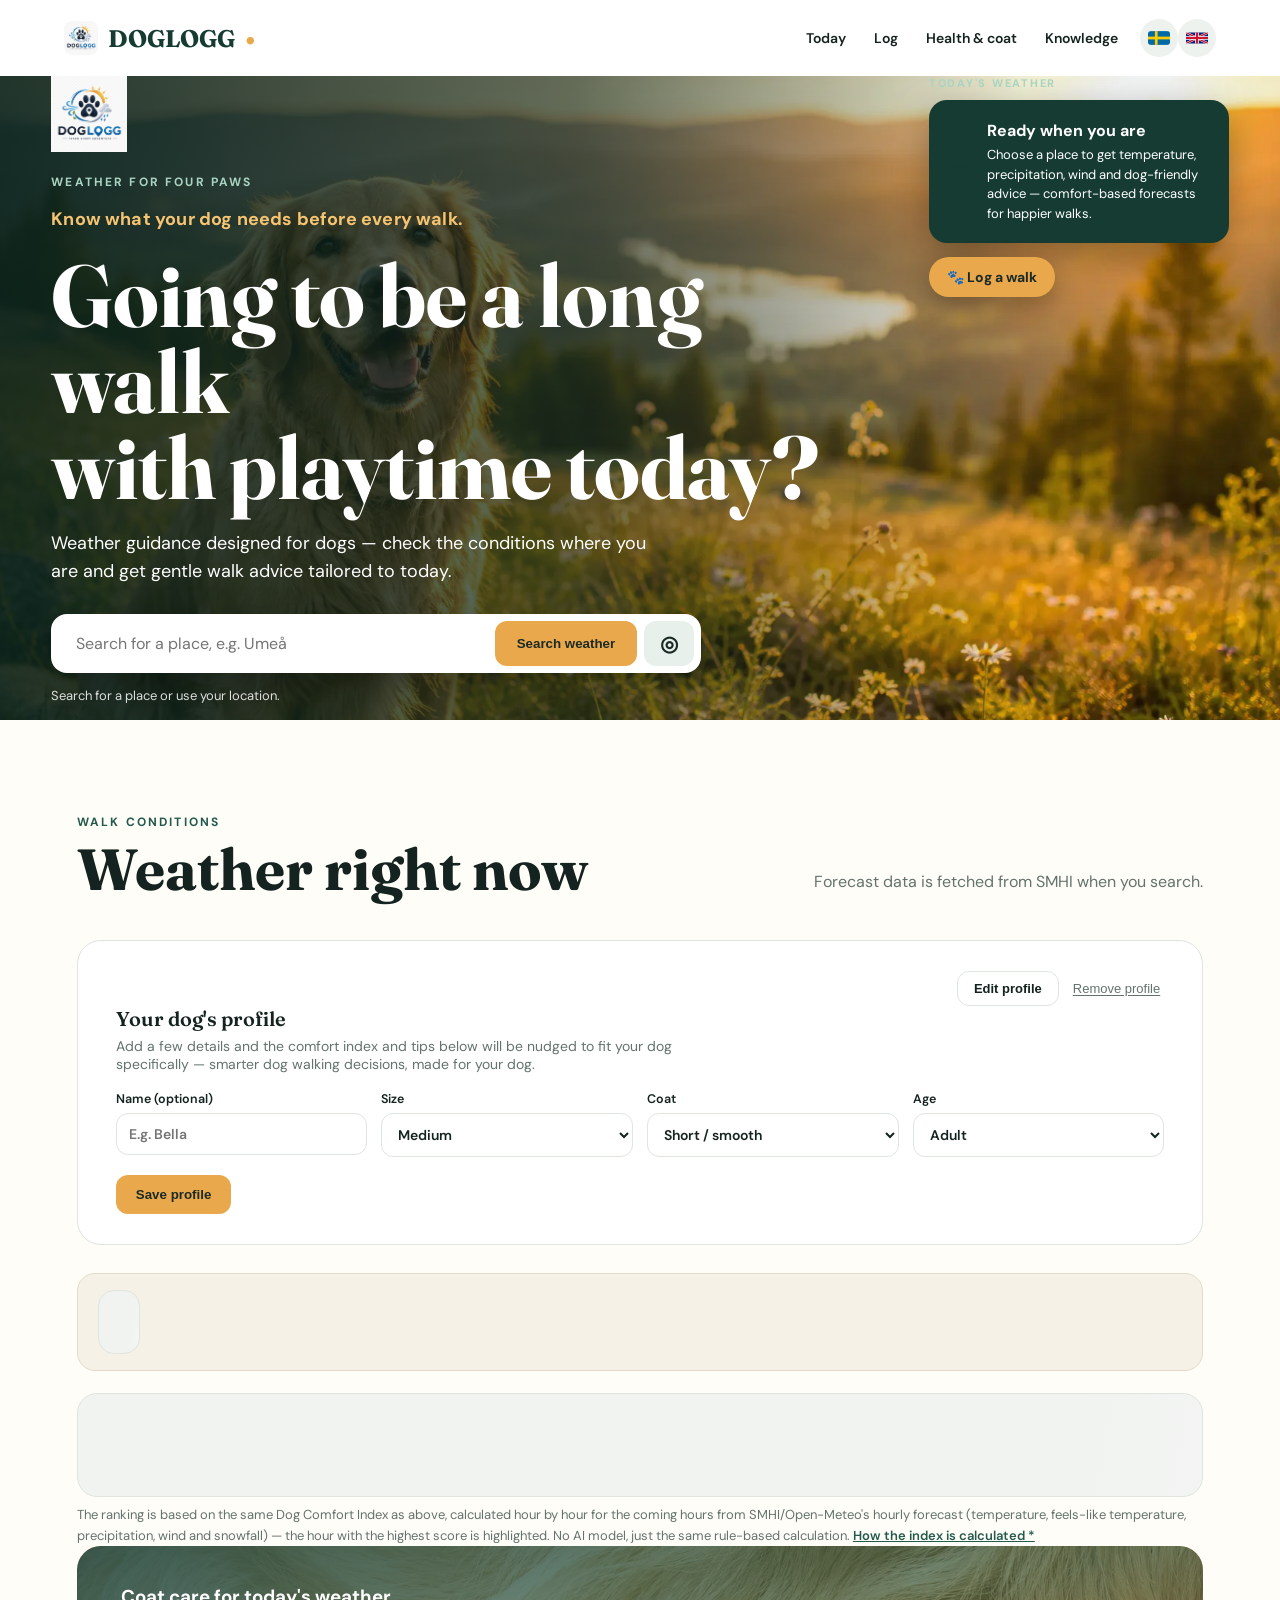
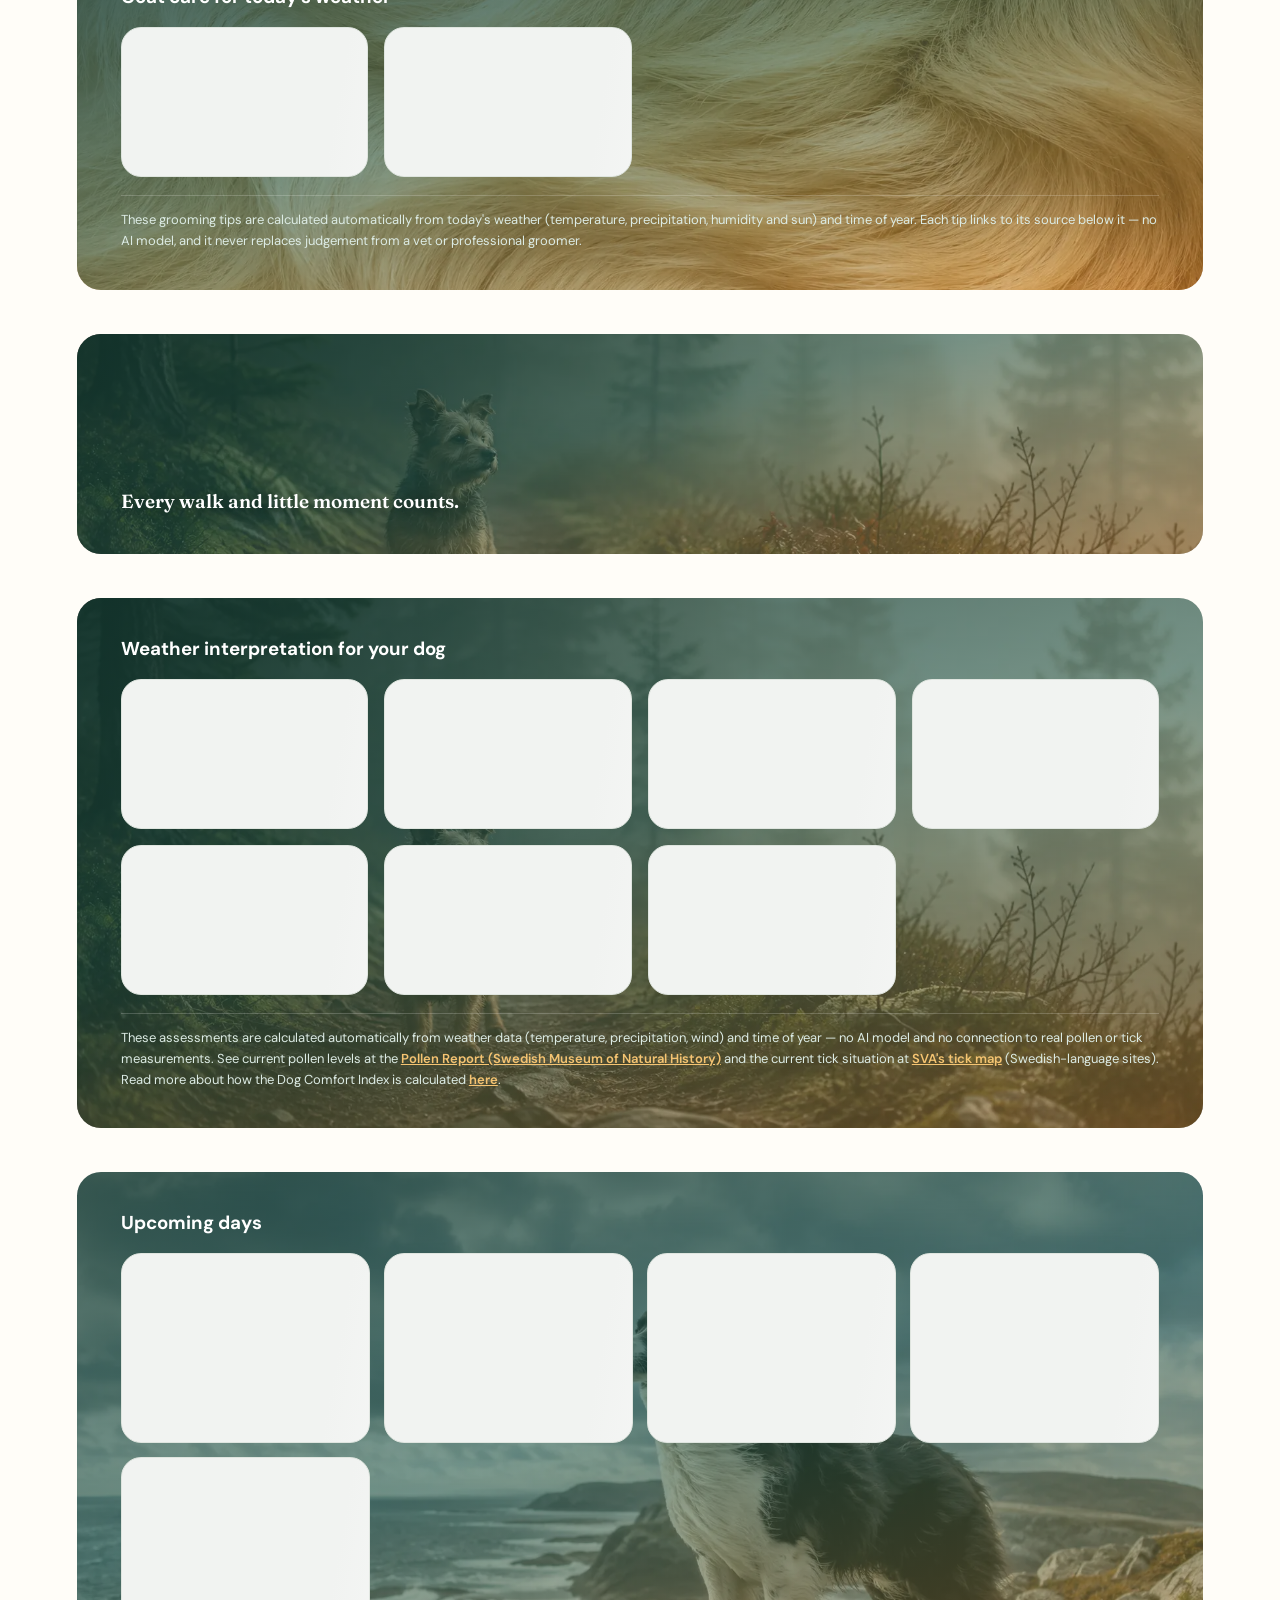
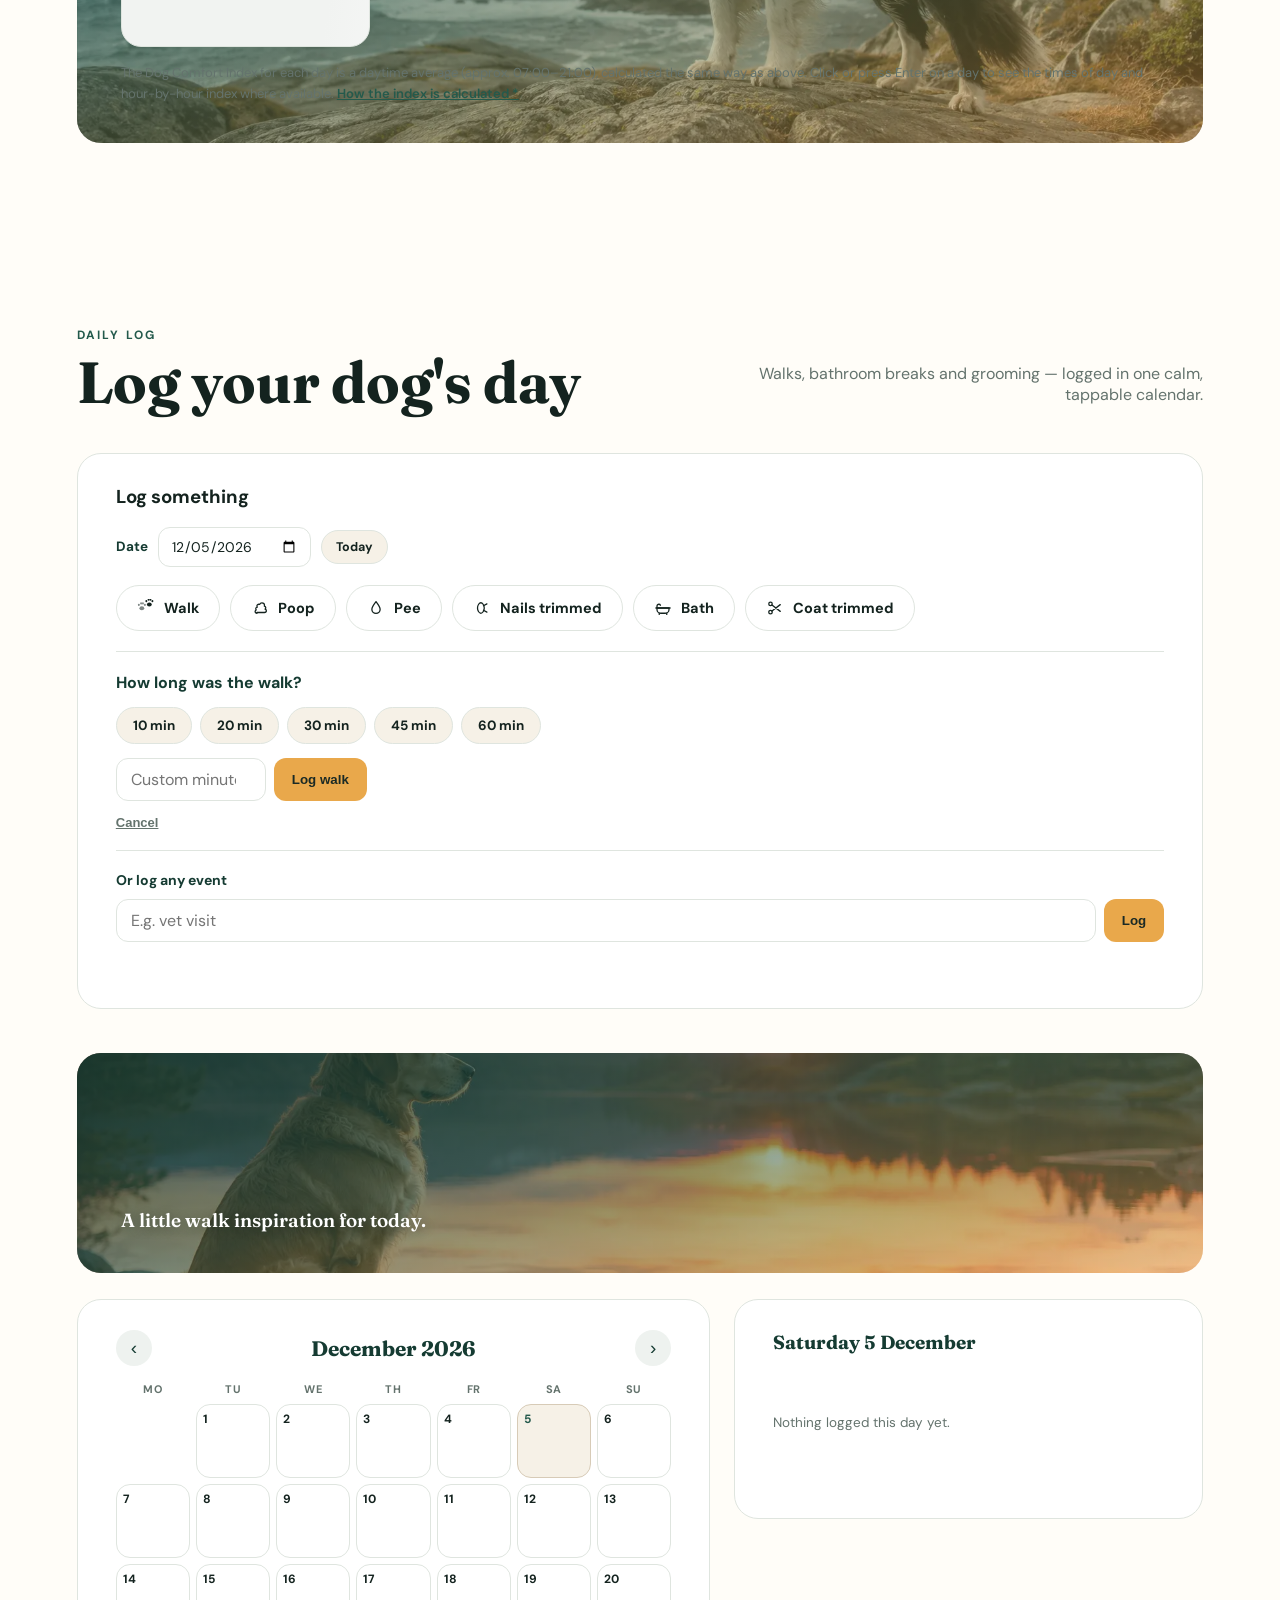
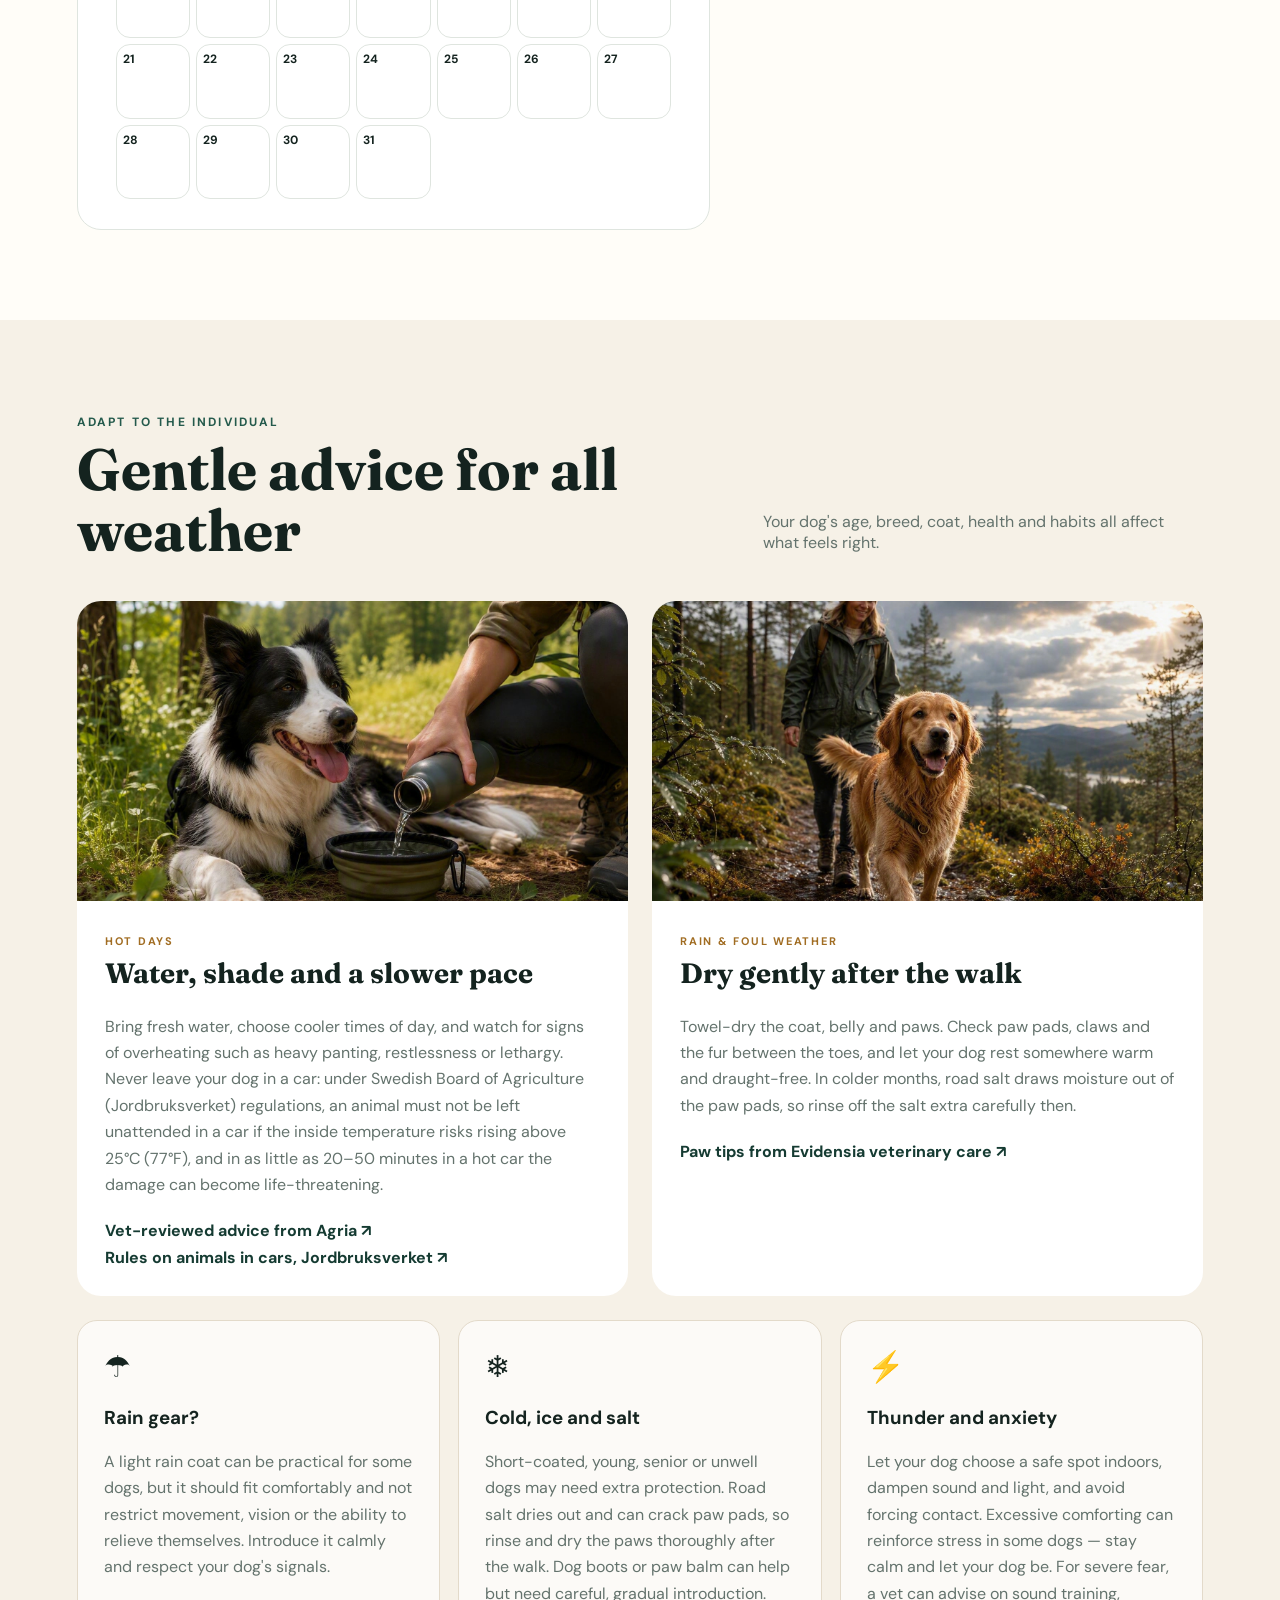
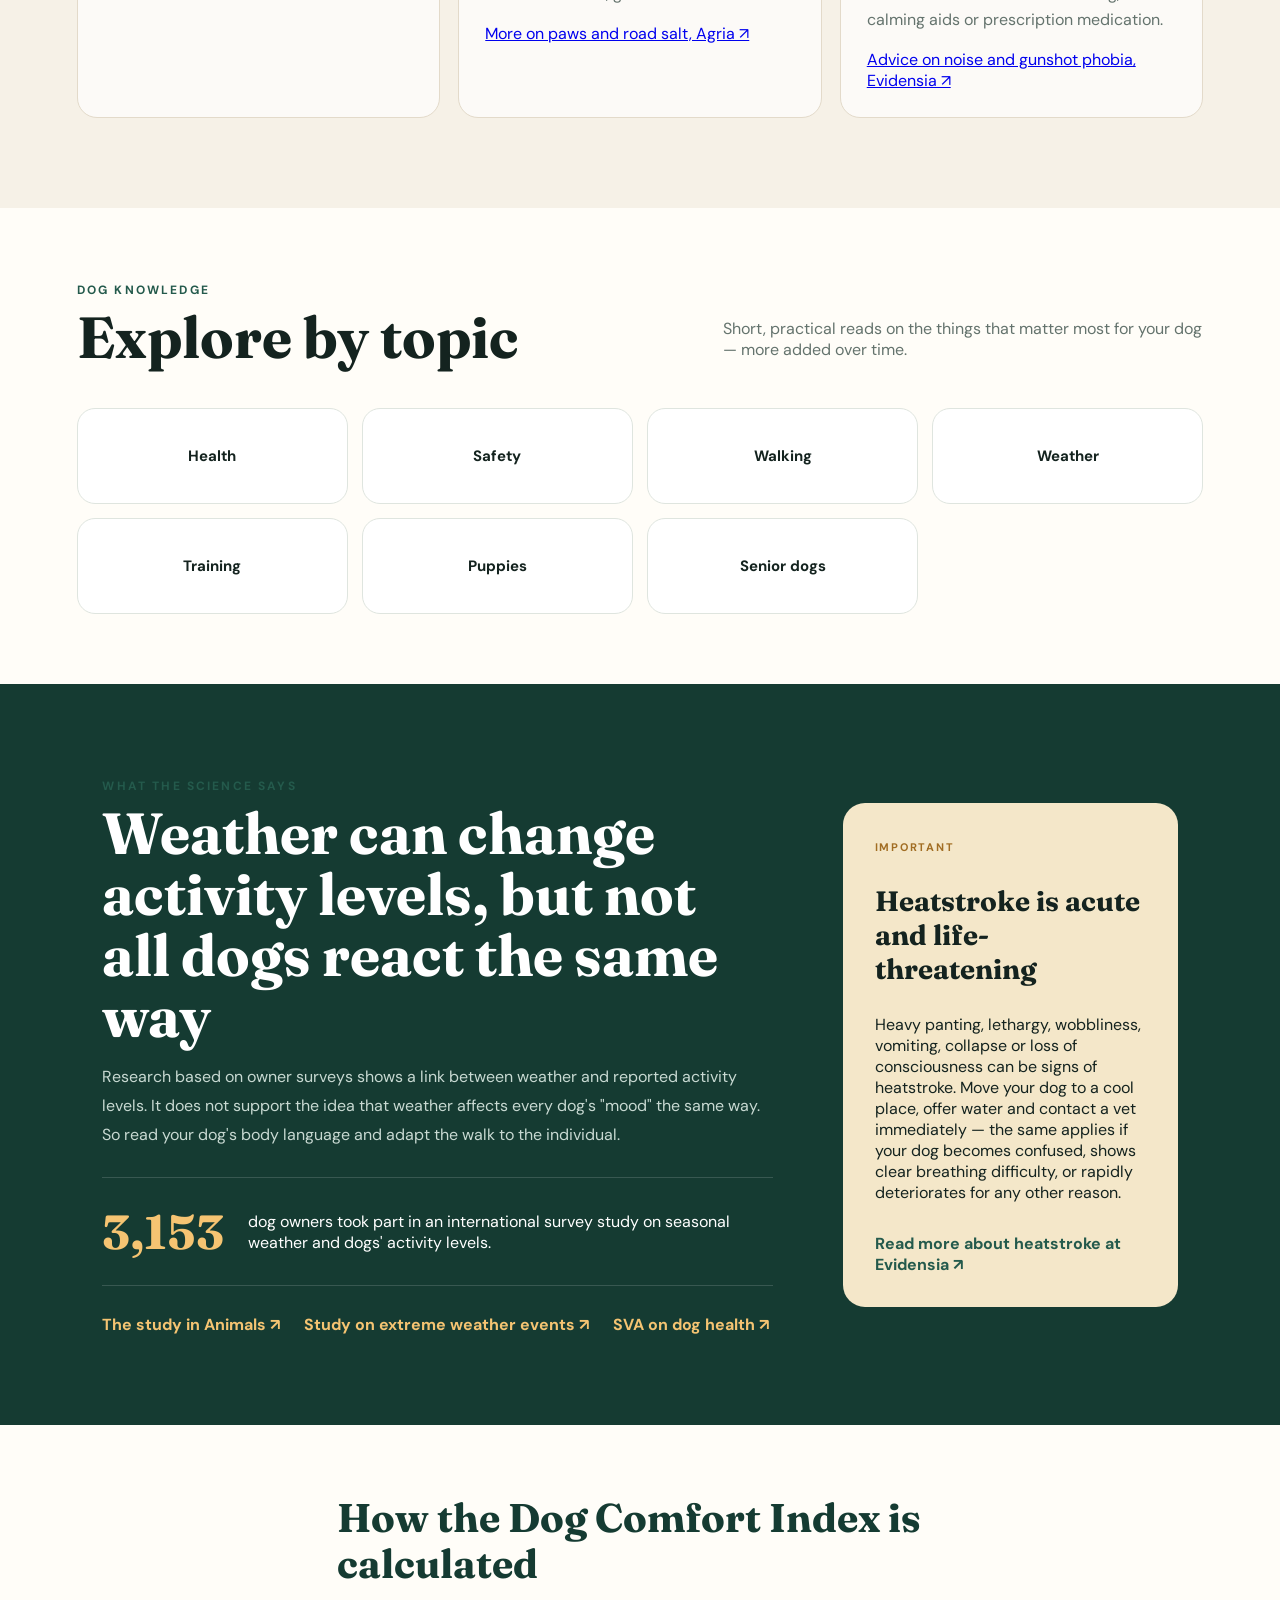
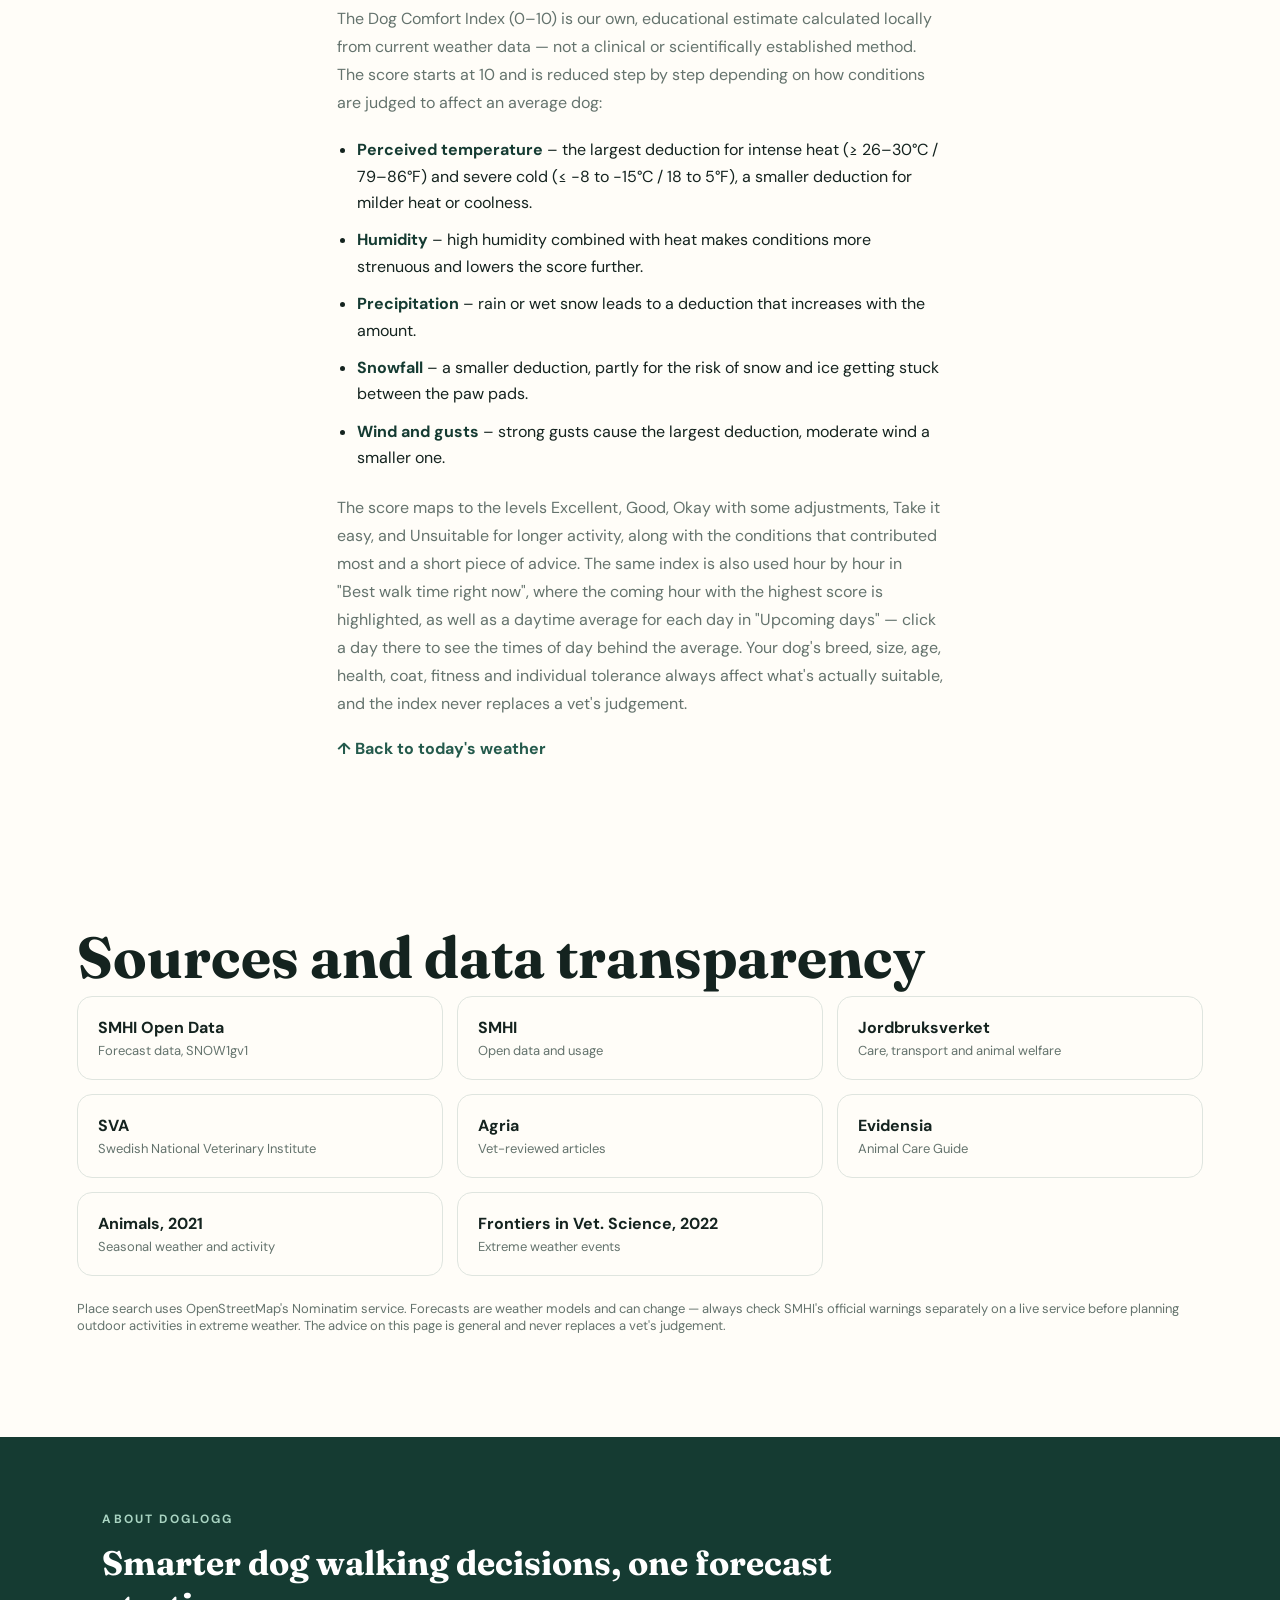
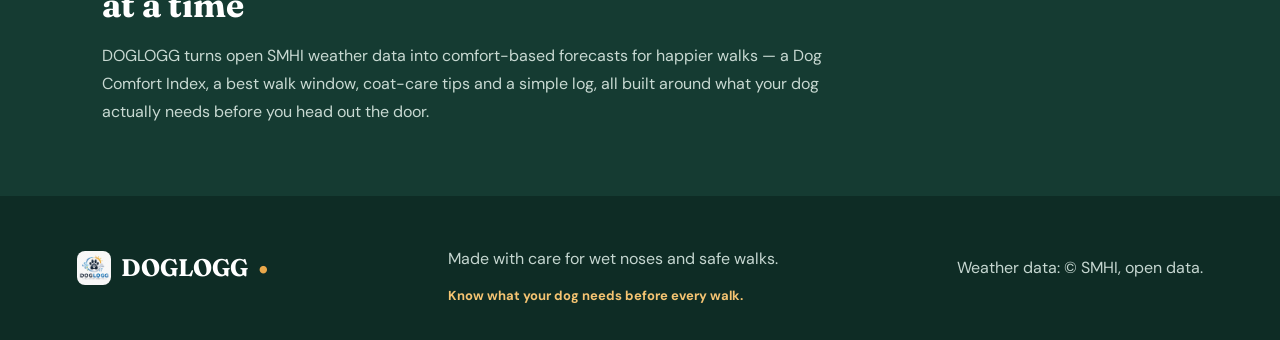
==== dogmeteo.html @ 0923d873 "Add files via upload" ====
<!doctype html>
<html lang="en">
<head>
  <meta charset="utf-8">
  <meta name="viewport" content="width=device-width,initial-scale=1">
  <meta name="theme-color" content="#153b32">
  <meta name="description" content="Check today's Dog Comfort Index, find the best walk window and get weather-based dog care tips — powered by open SMHI forecast data. Free, no app required.">
  <title>DogLogg — Dog Walk Weather, Comfort Index & Daily Dog Care</title>
  <link rel="canonical" href="https://doglogg.se/">
  <meta property="og:type" content="website">
  <meta property="og:site_name" content="DogLogg">
  <meta property="og:title" content="DogLogg — dog walk weather, comfort index & daily dog care">
  <meta property="og:description" content="See today's Dog Comfort Index, find the best walk window and get weather-based dog care tips — based on open SMHI forecast data.">
  <meta property="og:image" content="https://doglogg.se/assets/og-doglogg.jpg">
  <meta property="og:url" content="https://doglogg.se/">
  <meta property="og:locale" content="en_US">
  <meta property="og:locale:alternate" content="sv_SE">
  <meta name="twitter:card" content="summary_large_image">
  <meta name="twitter:title" content="DogLogg — dog walk weather & comfort index">
  <meta name="twitter:description" content="Dog Comfort Index, walk forecasts and a daily dog log — based on open SMHI data.">
  <meta name="twitter:image" content="https://doglogg.se/assets/og-doglogg.jpg">
  <script type="application/ld+json">
  {
    "@context": "https://schema.org",
    "@type": "WebSite",
    "name": "DogLogg",
    "url": "https://doglogg.se/",
    "potentialAction": {
      "@type": "SearchAction",
      "target": "https://doglogg.se/?q={search_term_string}",
      "query-input": "required name=search_term_string"
    }
  }
  </script>
  <link rel="icon" type="image/png" href="assets/logga-doglogg.png">
  <link rel="preconnect" href="https://fonts.googleapis.com">
  <link rel="preconnect" href="https://fonts.gstatic.com" crossorigin>
  <link href="https://fonts.googleapis.com/css2?family=DM+Sans:wght@400;500;600;700&family=Fraunces:opsz,wght@9..144,600;9..144,700&display=swap" rel="stylesheet">
  <link rel="stylesheet" href="styles.css">
</head>
<body>
<a class="skip" href="#main" data-i18n="skipLink">Skip to content</a>
<header class="topbar">
  <a class="brand" href="#"><img class="brand-logo" src="assets/logga-doglogg.png" alt="DOGLOGG">DOGLOGG <span>•</span></a>
  <div class="topbar-right">
    <nav aria-label="Main menu" data-i18n-aria-label="navAriaLabel">
      <a href="#prognos" data-i18n="navForecast">Today</a>
      <a href="#logg" data-i18n="navLog">Log</a>
      <a href="#hundrad" data-i18n="navDogAdvice">Health &amp; coat</a>
      <a href="#kunskap" data-i18n="navKnowledge">Knowledge</a>
    </nav>
    <div class="lang-switch">
      <button type="button" id="langBtnSv" class="lang-btn" aria-label="Visa sidan på svenska" title="Svenska"><svg class="flag-icon" viewBox="0 0 16 10" width="22" height="14" aria-hidden="true"><rect width="16" height="10" fill="#006aa7"/><rect x="5" width="2" height="10" fill="#fecc00"/><rect y="4" width="16" height="2" fill="#fecc00"/></svg></button>
      <button type="button" id="langBtnEn" class="lang-btn" aria-label="Show the page in English" title="English" hidden><svg class="flag-icon" viewBox="0 0 60 30" width="22" height="14" aria-hidden="true"><path d="M0,0 v30 h60 v-30z" fill="#00247d"/><path d="M0,0 L60,30 M60,0 L0,30" stroke="#fff" stroke-width="6"/><path d="M0,0 L60,30 M60,0 L0,30" clip-path="url(#uk-clip)" stroke="#cf142b" stroke-width="4"/><path d="M30,0 v30 M0,15 h60" stroke="#fff" stroke-width="10"/><path d="M30,0 v30 M0,15 h60" stroke="#cf142b" stroke-width="6"/><clipPath id="uk-clip"><path d="M0,0 v30 h60 v-30z"/></clipPath></svg></button>
    </div>
  </div>
</header>
<nav class="tabbar" aria-label="Section menu" data-i18n-aria-label="navAriaLabel">
  <a href="#prognos" class="tabbar-item" data-tab="prognos">
    <span class="tabbar-icon" aria-hidden="true"><svg viewBox="0 0 24 24" width="1em" height="1em" fill="none" stroke="currentColor" stroke-width="1.7" stroke-linecap="round"><circle cx="12" cy="12" r="4"/><path d="M12 2.5v2.5M12 19v2.5M21.5 12H19M5 12H2.5M18.4 5.6l-1.8 1.8M7.4 16.6l-1.8 1.8M18.4 18.4l-1.8-1.8M7.4 7.4L5.6 5.6"/></svg></span>
    <span data-i18n="navForecast">Today</span>
  </a>
  <a href="#logg" class="tabbar-item" data-tab="logg">
    <span class="tabbar-icon" aria-hidden="true"><svg viewBox="0 0 24 24" width="1em" height="1em" fill="none" stroke="currentColor" stroke-width="1.7" stroke-linecap="round" stroke-linejoin="round"><rect x="3.5" y="5" width="17" height="15" rx="2.5"/><path d="M3.5 9.5h17M8 3v3.5M16 3v3.5M8.5 14l2 2 4.5-4.5"/></svg></span>
    <span data-i18n="navLog">Log</span>
  </a>
  <a href="#hundrad" class="tabbar-item" data-tab="hundrad">
    <span class="tabbar-icon" aria-hidden="true"><svg viewBox="0 0 24 24" width="1em" height="1em" fill="none" stroke="currentColor" stroke-width="1.7" stroke-linecap="round" stroke-linejoin="round"><path d="M12 20s-7.5-4.6-7.5-10A4.5 4.5 0 0 1 12 7a4.5 4.5 0 0 1 7.5 3c0 5.4-7.5 10-7.5 10z"/></svg></span>
    <span data-i18n="navDogAdvice">Health &amp; coat</span>
  </a>
  <a href="#kunskap" class="tabbar-item" data-tab="kunskap">
    <span class="tabbar-icon" aria-hidden="true"><svg viewBox="0 0 24 24" width="1em" height="1em" fill="none" stroke="currentColor" stroke-width="1.7" stroke-linecap="round" stroke-linejoin="round"><path d="M4 5.5c1.6-1 3.6-1 5.5 0v13c-1.9-1-3.9-1-5.5 0v-13z"/><path d="M20 5.5c-1.6-1-3.6-1-5.5 0v13c1.9-1 3.9-1 5.5 0v-13z"/></svg></span>
    <span data-i18n="navKnowledge">Knowledge</span>
  </a>
</nav>
<main id="main">
<section class="hero">
  <picture class="hero-media">
    <source id="heroImgWebp" type="image/webp" srcset="assets/hero-sun.webp">
    <img id="heroImg" src="assets/hero-sun.jpg" alt="Dog out on a walk" data-i18n-alt="heroImgAlt" fetchpriority="high">
  </picture>
  <div class="shade"></div>
  <div class="hero-inner hero-inner--split">
    <div class="hero-text">
      <img class="hero-logo" src="assets/logga-doglogg.png" alt="DOGLOGG">
      <span class="eyebrow" data-i18n="heroEyebrow">WEATHER FOR FOUR PAWS</span>
      <p class="hero-tagline" data-i18n="heroTagline">Know what your dog needs before every walk.</p>
      <h1 data-i18n="heroTitle">Going to be a long walk<br> with playtime today?</h1>
      <p data-i18n="heroSubtitle">Check the weather where you are and get gentle walk advice tailored to today's conditions.</p>
      <form id="searchForm" class="search" role="search"><label class="sr-only" for="place" data-i18n="searchLabel">Search location</label><input id="place" autocomplete="off" placeholder="Search for a place, e.g. Umeå" data-i18n-placeholder="searchPlaceholder" required><button data-i18n="searchButton">Search weather</button><button id="locate" type="button" class="locate" aria-label="Use my location" data-i18n-aria-label="locateAriaLabel">◎</button></form>
      <p id="searchStatus" class="status" role="status" aria-live="polite" data-i18n="searchStatusInitial">Search for a place or use your location.</p>
      <div id="placeResults" class="place-results" role="region" aria-label="Search results, choose the right place" data-i18n-aria-label="placeResultsAriaLabel" hidden></div>
    </div>
    <div class="hero-weather">
      <span class="hero-weather-kicker" data-i18n="heroWeatherKicker">TODAY'S WEATHER</span>
      <div id="current" class="current empty"><div class="paw"><svg viewBox="0 0 24 24" width="1em" height="1em" aria-hidden="true"><ellipse cx="12" cy="16.5" rx="5.2" ry="4.2" fill="currentColor"/><ellipse cx="5.6" cy="9.4" rx="2.1" ry="2.6" fill="currentColor"/><ellipse cx="10.4" cy="6.3" rx="2" ry="2.5" fill="currentColor"/><ellipse cx="14.4" cy="6.3" rx="2" ry="2.5" fill="currentColor"/><ellipse cx="18.6" cy="9.4" rx="2.1" ry="2.6" fill="currentColor"/></svg></div><div><h3 data-i18n="emptyTitle">Ready when you are</h3><p data-i18n="emptyText">Choose a place to get temperature, precipitation, wind and dog-friendly advice.</p></div></div>
      <div class="hero-quick-actions">
        <a class="hero-quick-log" href="#logg" data-i18n="heroQuickLog">🐾 Log a walk</a>
        <p id="heroStreakLine" class="hero-streak-line" hidden></p>
      </div>
    </div>
  </div>
</section>

<section id="prognos" class="weather-wrap" aria-labelledby="forecastTitle">
  <div class="section-head"><div><span class="kicker" data-i18n="forecastKicker">WALK CONDITIONS</span><h2 id="forecastTitle" data-i18n="forecastTitle">Weather right now</h2></div><p id="updated" data-i18n="updatedInitial">Forecast data is fetched from SMHI when you search.</p></div>
  <div class="panel-plain dog-profile-panel" id="dogProfilePanel">
    <div class="dog-profile-summary" id="dogProfileSummary" hidden>
      <p class="dog-profile-summary-text"><span id="dogProfileSummaryText"></span></p>
      <div class="dog-profile-summary-actions">
        <button type="button" class="dog-profile-edit-btn" id="dogProfileEditBtn" data-i18n="profileEditBtn">Edit profile</button>
        <button type="button" class="dog-profile-clear-btn" id="dogProfileClearBtn" data-i18n="profileClearBtn">Remove profile</button>
      </div>
    </div>
    <form class="dog-profile-form" id="dogProfileForm">
      <h3 class="dog-profile-heading" data-i18n="profileHeading">Your dog's profile</h3>
      <p class="dog-profile-intro" data-i18n="profileIntro">Add a few details and the comfort index and tips below will be nudged to fit your dog specifically.</p>
      <div class="dog-profile-fields">
        <label>
          <span data-i18n="profileNameLabel">Name (optional)</span>
          <input type="text" id="dogProfileName" maxlength="30" data-i18n-placeholder="profileNamePlaceholder" placeholder="E.g. Bella">
        </label>
        <label>
          <span data-i18n="profileSizeLabel">Size</span>
          <select id="dogProfileSize">
            <option value="small" data-i18n="profileSizeSmall">Small</option>
            <option value="medium" data-i18n="profileSizeMedium" selected>Medium</option>
            <option value="large" data-i18n="profileSizeLarge">Large</option>
          </select>
        </label>
        <label>
          <span data-i18n="profileCoatLabel">Coat</span>
          <select id="dogProfileCoat">
            <option value="short" selected data-i18n="profileCoatShort">Short / smooth</option>
            <option value="thick_double" data-i18n="profileCoatThick">Thick or double coat</option>
          </select>
        </label>
        <label>
          <span data-i18n="profileAgeLabel">Age</span>
          <select id="dogProfileAge">
            <option value="puppy" data-i18n="profileAgePuppy">Puppy (under 1)</option>
            <option value="adult" selected data-i18n="profileAgeAdult">Adult</option>
            <option value="senior" data-i18n="profileAgeSenior">Senior (8+)</option>
          </select>
        </label>
      </div>
      <div class="dog-profile-actions">
        <button type="submit" class="dog-profile-save-btn" data-i18n="profileSaveBtn">Save profile</button>
      </div>
    </form>
  </div>
  <div id="alerts" class="alerts" aria-live="polite"></div>
  <div id="dailyTip" class="daily-tip"><div class="skeleton" style="min-height:64px;border-radius:16px"></div></div>
  <div id="bestWalk" class="best-walk"><div class="skeleton" style="min-height:104px;border-radius:20px"></div></div>
  <p class="best-walk-footnote" data-i18n="bestWalkFootnote">The ranking is based on the same Dog Comfort Index as above, calculated hour by hour for the coming hours from SMHI/Open-Meteo's hourly forecast (temperature, feels-like temperature, precipitation, wind and snowfall) — the hour with the highest score is highlighted. No AI model, just the same rule-based calculation. <a href="#komfortindex-forklaring">How the index is calculated *</a></p>
  <div class="panel coat-advice-panel panel--fur-orange">
    <h3 class="subheading coat-advice-heading" data-i18n="coatCareHeading">Coat care for today's weather</h3>
    <div id="coatAdvice" class="advice-grid coat-advice-grid">
      <div class="skeleton advice-skeleton"></div><div class="skeleton advice-skeleton"></div>
    </div>
    <p class="advice-disclaimer" data-i18n="coatCareFootnote">These grooming tips are calculated automatically from today's weather (temperature, precipitation, humidity and sun) and time of year. Each tip links to its source below it — no AI model, and it never replaces judgement from a vet or professional groomer.</p>
  </div>
  <div class="panel panel--random" id="heroPanelLog">
    <p class="panel-caption" data-i18n="logPhotoCaption">Every walk and little moment counts.</p>
  </div>
  <div class="panel panel--advice">
    <h3 class="subheading" data-i18n="adviceHeading">Weather interpretation for your dog</h3>
    <div id="walkAdvice" class="advice-grid">
      <div class="skeleton advice-skeleton"></div><div class="skeleton advice-skeleton"></div><div class="skeleton advice-skeleton"></div><div class="skeleton advice-skeleton"></div><div class="skeleton advice-skeleton"></div><div class="skeleton advice-skeleton"></div><div class="skeleton advice-skeleton"></div>
    </div>
    <p class="advice-disclaimer" data-i18n="adviceDisclaimer">These assessments are calculated automatically from weather data (temperature, precipitation, wind) and time of year — no AI model and no connection to real pollen or tick measurements. See current pollen levels at the <a href="https://www.nrm.se/natur--och-miljoovervakning/pollenovervakning/pollenrapporten" target="_blank" rel="noopener">Pollen Report (Swedish Museum of Natural History)</a> and the current tick situation at <a href="https://www.sva.se/aktuellt/insamlingar/rapportera-faesting/karta-och-tabell-oever-faestingfynd/" target="_blank" rel="noopener">SVA's tick map</a> (Swedish-language sites). Read more about how the Dog Comfort Index is calculated <a href="#komfortindex-forklaring">here</a>.</p>
  </div>
  <div class="panel panel--daily">
    <h3 class="subheading" data-i18n="dailyHeading">Upcoming days</h3>
    <div id="daily" class="daily"><div class="skeleton"></div><div class="skeleton"></div><div class="skeleton"></div><div class="skeleton"></div><div class="skeleton"></div></div>
    <div id="dayHours" class="day-hours" hidden>
      <div class="day-hours-head">
        <h4 id="dayHoursTitle"></h4>
        <button type="button" class="day-hours-close" id="dayHoursClose" data-i18n="dayHoursCloseBtn">Close</button>
      </div>
      <div id="dayHoursBody"></div>
    </div>
    <p class="daily-footnote" data-i18n="dailyFootnote">The Dog Comfort Index for each day is a daytime average (approx. 07:00–21:00), calculated the same way as above. Click or press Enter on a day to see the times of day and hour-by-hour index where available. <a href="#komfortindex-forklaring">How the index is calculated *</a></p>
  </div>
</section>

<section id="logg" class="log-section" aria-labelledby="logTitle">
  <div class="section-head">
    <div><span class="kicker" data-i18n="logKicker">DAILY LOG</span><h2 id="logTitle" data-i18n="logTitle">Log your dog's day</h2></div>
    <div class="section-head-meta">
      <p data-i18n="logSubtitle">Walks, bathroom breaks and grooming — logged in one calm, tappable calendar.</p>
      <p id="logStreakLine" class="log-streak-line" hidden></p>
    </div>
  </div>

  <div class="panel-plain log-quick">
    <h3 class="subheading log-quick-heading" data-i18n="logQuickHeading">Log something</h3>
    <div class="log-date-row">
      <label for="logDate" data-i18n="logDateLabel">Date</label>
      <input type="date" id="logDate">
      <button type="button" id="logDateToday" class="log-date-today" data-i18n="logDateToday">Today</button>
    </div>
    <div class="log-buttons" id="logButtons">
      <button type="button" class="log-btn" data-type="walk"><span class="log-btn-icon" aria-hidden="true"><svg viewBox="0 0 24 24" width="1em" height="1em"><g transform="translate(-1,2) scale(.62)"><ellipse cx="12" cy="16.5" rx="5.2" ry="4.2" fill="currentColor" opacity=".55"/><ellipse cx="5.6" cy="9.4" rx="2.1" ry="2.6" fill="currentColor" opacity=".55"/><ellipse cx="10.4" cy="6.3" rx="2" ry="2.5" fill="currentColor" opacity=".55"/><ellipse cx="14.4" cy="6.3" rx="2" ry="2.5" fill="currentColor" opacity=".55"/><ellipse cx="18.6" cy="9.4" rx="2.1" ry="2.6" fill="currentColor" opacity=".55"/></g><g transform="translate(9,-3) scale(.62)"><ellipse cx="12" cy="16.5" rx="5.2" ry="4.2" fill="currentColor"/><ellipse cx="5.6" cy="9.4" rx="2.1" ry="2.6" fill="currentColor"/><ellipse cx="10.4" cy="6.3" rx="2" ry="2.5" fill="currentColor"/><ellipse cx="14.4" cy="6.3" rx="2" ry="2.5" fill="currentColor"/><ellipse cx="18.6" cy="9.4" rx="2.1" ry="2.6" fill="currentColor"/></g></svg></span><span data-i18n="logTypeWalk">Walk</span></button>
      <button type="button" class="log-btn" data-type="poop"><span class="log-btn-icon" aria-hidden="true"><svg viewBox="0 0 24 24" width="1em" height="1em" fill="none" stroke="currentColor" stroke-width="1.7" stroke-linecap="round" stroke-linejoin="round"><path d="M8 19c-1.5 0-2.5-1-2.5-2.3 0-1 .6-1.8 1.6-2.1-.5-.4-.8-1-.8-1.7 0-1.1.9-2 2.1-2.1-.3-.4-.5-.9-.5-1.4 0-1.3 1.2-2.4 2.7-2.4.4 0 .8.1 1.1.2C12.1 6 13.2 5.3 14.5 5.3c1.9 0 3.5 1.4 3.5 3.1 0 .4-.1.8-.2 1.1 1.1.3 1.9 1.2 1.9 2.3 0 .7-.3 1.3-.9 1.7 1 .3 1.7 1.2 1.7 2.2 0 1.3-1.1 2.3-2.6 2.3H8z"/></svg></span><span data-i18n="logTypePoop">Poop</span></button>
      <button type="button" class="log-btn" data-type="pee"><span class="log-btn-icon" aria-hidden="true"><svg viewBox="0 0 24 24" width="1em" height="1em" fill="none" stroke="currentColor" stroke-width="1.7" stroke-linecap="round" stroke-linejoin="round"><path d="M12 3.5c3.2 4.1 5.5 7.4 5.5 10.2a5.5 5.5 0 1 1-11 0c0-2.8 2.3-6.1 5.5-10.2z"/></svg></span><span data-i18n="logTypePee">Pee</span></button>
      <button type="button" class="log-btn" data-type="nails"><span class="log-btn-icon" aria-hidden="true"><svg viewBox="0 0 24 24" width="1em" height="1em" fill="none" stroke="currentColor" stroke-width="1.7" stroke-linecap="round" stroke-linejoin="round"><path d="M6 12c0-4 2.5-7 4.5-7S15 8 15 12s-2.5 7-4.5 7S6 16 6 12z"/><path d="M14 9l4.5-2.5M14 15l4.5 2.5"/></svg></span><span data-i18n="logTypeNails">Nails trimmed</span></button>
      <button type="button" class="log-btn" data-type="bath"><span class="log-btn-icon" aria-hidden="true"><svg viewBox="0 0 24 24" width="1em" height="1em" fill="none" stroke="currentColor" stroke-width="1.7" stroke-linecap="round" stroke-linejoin="round"><path d="M4 12h16v2a5 5 0 0 1-5 5H9a5 5 0 0 1-5-5v-2z"/><path d="M4 12V9.5A2.5 2.5 0 0 1 6.5 7c1 0 1.7.5 2.1 1.3M7 19v1.5M17 19v1.5M2.5 12h19"/></svg></span><span data-i18n="logTypeBath">Bath</span></button>
      <button type="button" class="log-btn" data-type="coat"><span class="log-btn-icon" aria-hidden="true"><svg viewBox="0 0 24 24" width="1em" height="1em" fill="none" stroke="currentColor" stroke-width="1.7" stroke-linecap="round" stroke-linejoin="round"><circle cx="6" cy="6.5" r="2.3"/><circle cx="6" cy="17.5" r="2.3"/><path d="M8 8l11 8.5M8 16l11-8.5"/></svg></span><span data-i18n="logTypeCoat">Coat trimmed</span></button>
    </div>
    <div id="walkDurationPicker" class="walk-duration" hidden>
      <p data-i18n="logWalkPrompt">How long was the walk?</p>
      <div class="duration-chips" id="durationChips">
        <button type="button" data-min="10">10 min</button>
        <button type="button" data-min="20">20 min</button>
        <button type="button" data-min="30">30 min</button>
        <button type="button" data-min="45">45 min</button>
        <button type="button" data-min="60">60 min</button>
      </div>
      <div class="duration-custom">
        <input type="number" id="walkCustomMinutes" min="1" max="600" inputmode="numeric" data-i18n-placeholder="logWalkCustomPlaceholder" placeholder="Custom minutes">
        <button type="button" id="walkCustomConfirm" data-i18n="logWalkCustomBtn">Log walk</button>
      </div>
      <button type="button" id="walkDurationCancel" class="log-cancel" data-i18n="logCancel">Cancel</button>
    </div>
    <div class="log-custom">
      <label for="logCustomText" data-i18n="logCustomLabel">Or log any event</label>
      <div class="log-custom-row">
        <input type="text" id="logCustomText" maxlength="80" data-i18n-placeholder="logCustomPlaceholder" placeholder="E.g. vet visit">
        <button type="button" id="logCustomConfirm" data-i18n="logCustomBtn">Log</button>
      </div>
    </div>
    <p id="logConfirm" class="log-confirm" role="status" aria-live="polite"></p>
  </div>
  <div class="panel panel--random panel--hero-evening" id="heroPanelToday">
    <p class="panel-caption" data-i18n="weatherPhotoCaption">A little walk inspiration for today.</p>
  </div>

  <div class="log-calendar-wrap">
    <div class="panel-plain log-calendar">
      <div class="cal-head">
        <button type="button" id="calPrev" data-i18n-aria-label="calPrevAria" aria-label="Previous month">‹</button>
        <h3 id="calMonthLabel"></h3>
        <button type="button" id="calNext" data-i18n-aria-label="calNextAria" aria-label="Next month">›</button>
      </div>
      <div class="cal-weekdays" id="calWeekdays"></div>
      <div class="cal-grid" id="calGrid"></div>
    </div>
    <div class="panel-plain log-day-detail" id="logDayDetail" aria-live="polite"></div>
  </div>
</section>

<section id="hundrad" class="advice-section"><div class="section-head"><div><span class="kicker" data-i18n="hundradKicker">ADAPT TO THE INDIVIDUAL</span><h2 data-i18n="hundradTitle">Gentle advice for all weather</h2></div><p data-i18n="hundradSubtitle">Your dog's age, breed, coat, health and habits all affect what feels right.</p></div>
<div class="story-grid">
<article class="story image-card"><img src="assets/hund-vatten.jpg" alt="Dog resting in the shade by a water bowl" data-i18n-alt="story1ImgAlt" loading="lazy" decoding="async"><div data-i18n="story1Body"><span>HOT DAYS</span><h3>Water, shade and a slower pace</h3><p>Bring fresh water, choose cooler times of day, and watch for signs of overheating such as heavy panting, restlessness or lethargy. Never leave your dog in a car: under Swedish Board of Agriculture (Jordbruksverket) regulations, an animal must not be left unattended in a car if the inside temperature risks rising above 25°C (77°F), and in as little as 20–50 minutes in a hot car the damage can become life-threatening.</p><a href="https://www.agria.se/hund/artiklar/skotsel-och-vard/sa-tar-du-hand-om-hunden-i-varmen/" target="_blank" rel="noopener">Vet-reviewed advice from Agria ↗</a><a href="https://jordbruksverket.se/djur/hundar-katter-och-smadjur/hundar/transportera-hundar" target="_blank" rel="noopener">Rules on animals in cars, Jordbruksverket ↗</a></div></article>
<article class="story image-card"><img src="assets/hund-regnjacka.jpg" alt="Dog in a yellow raincoat on a wet park path" data-i18n-alt="story2ImgAlt" loading="lazy" decoding="async"><div data-i18n="story2Body"><span>RAIN &amp; FOUL WEATHER</span><h3>Dry gently after the walk</h3><p>Towel-dry the coat, belly and paws. Check paw pads, claws and the fur between the toes, and let your dog rest somewhere warm and draught-free. In colder months, road salt draws moisture out of the paw pads, so rinse off the salt extra carefully then.</p><a href="https://evidensia.se/djurvardguiden/tips-tassar-vinter-hund/" target="_blank" rel="noopener">Paw tips from Evidensia veterinary care ↗</a></div></article>
</div>
<div class="tips">
<article><i>☂</i><div data-i18n="tip1Body"><h3>Rain gear?</h3><p>A light rain coat can be practical for some dogs, but it should fit comfortably and not restrict movement, vision or the ability to relieve themselves. Introduce it calmly and respect your dog's signals.</p></div></article>
<article><i>❄</i><div data-i18n="tip2Body"><h3>Cold, ice and salt</h3><p>Short-coated, young, senior or unwell dogs may need extra protection. Road salt dries out and can crack paw pads, so rinse and dry the paws thoroughly after the walk. Dog boots or paw balm can help but need careful, gradual introduction.</p><a href="https://www.agria.se/hund/artiklar/skotsel-och-vard/ta-hand-om-tassarna-vintertid/" target="_blank" rel="noopener">More on paws and road salt, Agria ↗</a></div></article>
<article><i>⚡</i><div data-i18n="tip3Body"><h3>Thunder and anxiety</h3><p>Let your dog choose a safe spot indoors, dampen sound and light, and avoid forcing contact. Excessive comforting can reinforce stress in some dogs — stay calm and let your dog be. For severe fear, a vet can advise on sound training, calming aids or prescription medication.</p><a href="https://evidensia.se/djurvardguiden/skottradsla/" target="_blank" rel="noopener">Advice on noise and gunshot phobia, Evidensia ↗</a></div></article>
</div></section>

<section class="knowledge-hub"><div class="section-head"><div><span class="kicker" data-i18n="knowledgeHubKicker">DOG KNOWLEDGE</span><h2 data-i18n="knowledgeHubTitle">Explore by topic</h2></div><p data-i18n="knowledgeHubSubtitle">Short, practical reads on the things that matter most for your dog — more added over time.</p></div><div class="knowledge-hub-grid" id="knowledgeHubGrid"></div></section>
<section id="kunskap" class="science"><div class="science-copy"><span class="kicker" data-i18n="scienceKicker">WHAT THE SCIENCE SAYS</span><h2 data-i18n="scienceTitle">Weather can change activity levels, but not all dogs react the same way</h2><p data-i18n="scienceText">Research based on owner surveys shows a link between weather and reported activity levels. It does not support the idea that weather affects every dog's "mood" the same way. So read your dog's body language and adapt the walk to the individual.</p><div class="stat" data-i18n="scienceStat"><b>3,153</b><span>dog owners took part in an international survey study on seasonal weather and dogs' activity levels.</span></div><div class="source-links" data-i18n="scienceLinks"><a href="https://www.mdpi.com/2076-2615/11/11/3302" target="_blank" rel="noopener">The study in Animals ↗</a><a href="https://www.frontiersin.org/journals/veterinary-science/articles/10.3389/fvets.2022.973574/full" target="_blank" rel="noopener">Study on extreme weather events ↗</a><a href="https://www.sva.se/djurhaelsa/djurslag-a-oe/sport-och-saellskapsdjur/hund/" target="_blank" rel="noopener">SVA on dog health ↗</a></div></div><aside class="note"><span data-i18n="noteKicker">IMPORTANT</span><h3 data-i18n="noteTitle">Heatstroke is acute and life-threatening</h3><p data-i18n="noteText">Heavy panting, lethargy, wobbliness, vomiting, collapse or loss of consciousness can be signs of heatstroke. Move your dog to a cool place, offer water and contact a vet immediately — the same applies if your dog becomes confused, shows clear breathing difficulty, or rapidly deteriorates for any other reason.</p><a href="https://evidensia.se/djurvardguiden/varmeslag-hund-ett-livshotande-tillstand/" target="_blank" rel="noopener" data-i18n="noteLink">Read more about heatstroke at Evidensia ↗</a></aside></section>

<section id="komfortindex-forklaring" class="index-explainer">
  <h2 data-i18n="indexTitle">How the Dog Comfort Index is calculated</h2>
  <p data-i18n="indexIntro">The Dog Comfort Index (0–10) is our own, educational estimate calculated locally from current weather data — not a clinical or scientifically established method. The score starts at 10 and is reduced step by step depending on how conditions are judged to affect an average dog:</p>
  <ul data-i18n="indexList">
    <li><b>Perceived temperature</b> – the largest deduction for intense heat (≥ 26–30°C / 79–86°F) and severe cold (≤ −8 to −15°C / 18 to 5°F), a smaller deduction for milder heat or coolness.</li>
    <li><b>Humidity</b> – high humidity combined with heat makes conditions more strenuous and lowers the score further.</li>
    <li><b>Precipitation</b> – rain or wet snow leads to a deduction that increases with the amount.</li>
    <li><b>Snowfall</b> – a smaller deduction, partly for the risk of snow and ice getting stuck between the paw pads.</li>
    <li><b>Wind and gusts</b> – strong gusts cause the largest deduction, moderate wind a smaller one.</li>
  </ul>
  <p data-i18n="indexOutro">The score maps to the levels Excellent, Good, Okay with some adjustments, Take it easy, and Unsuitable for longer activity, along with the conditions that contributed most and a short piece of advice. The same index is also used hour by hour in "Best walk time right now", where the coming hour with the highest score is highlighted, as well as a daytime average for each day in "Upcoming days" — click a day there to see the times of day behind the average. Your dog's breed, size, age, health, coat, fitness and individual tolerance always affect what's actually suitable, and the index never replaces a vet's judgement.</p>
  <a href="#prognos" data-i18n="indexBackLink">↑ Back to today's weather</a>
</section>

<section class="sources"><h2 data-i18n="sourcesTitle">Sources and data transparency</h2><div class="source-grid" data-i18n="sourcesGrid"><a href="https://opendata.smhi.se/metfcst/snow1gv1" target="_blank" rel="noopener"><b>SMHI Open Data</b><span>Forecast data, SNOW1gv1</span></a><a href="https://www.smhi.se/data" target="_blank" rel="noopener"><b>SMHI</b><span>Open data and usage</span></a><a href="https://jordbruksverket.se/djur/hundar-katter-och-smadjur/hundar" target="_blank" rel="noopener"><b>Jordbruksverket</b><span>Care, transport and animal welfare</span></a><a href="https://www.sva.se/djurhaelsa/djurslag-a-oe/sport-och-saellskapsdjur/hund/" target="_blank" rel="noopener"><b>SVA</b><span>Swedish National Veterinary Institute</span></a><a href="https://www.agria.se/hund/artiklar/skotsel-och-vard/sa-tar-du-hand-om-hunden-i-varmen/" target="_blank" rel="noopener"><b>Agria</b><span>Vet-reviewed articles</span></a><a href="https://evidensia.se/djurvardguiden/" target="_blank" rel="noopener"><b>Evidensia</b><span>Animal Care Guide</span></a><a href="https://www.mdpi.com/2076-2615/11/11/3302" target="_blank" rel="noopener"><b>Animals, 2021</b><span>Seasonal weather and activity</span></a><a href="https://www.frontiersin.org/journals/veterinary-science/articles/10.3389/fvets.2022.973574/full" target="_blank" rel="noopener"><b>Frontiers in Vet. Science, 2022</b><span>Extreme weather events</span></a></div><p class="fine" data-i18n="sourcesFine">Place search uses OpenStreetMap's Nominatim service. Forecasts are weather models and can change — always check SMHI's official warnings separately on a live service before planning outdoor activities in extreme weather. The advice on this page is general and never replaces a vet's judgement.</p></section>
</main>
<section class="about-section"><span class="kicker" data-i18n="aboutKicker">ABOUT DOGLOGG</span><h2 data-i18n="aboutHeading">Smarter dog walking decisions, one forecast at a time</h2><p data-i18n="aboutText">DOGLOGG turns open SMHI weather data into comfort-based forecasts for happier walks.</p></section>
<footer><div class="brand"><img class="brand-logo" src="assets/logga-doglogg.png" alt="DOGLOGG" loading="lazy" decoding="async">DOGLOGG <span>•</span></div><div class="footer-taglines"><p data-i18n="footerTagline">Made with care for wet noses and safe walks.</p><p class="footer-brand-line" data-i18n="footerBrandLine">Know what your dog needs before every walk.</p></div><p data-i18n="footerSource">Weather data: © SMHI, open data.</p></footer>
<script src="app.js" defer></script></body></html>
---- styles.css ----
:root{--pine:#153b32;--pine2:#245a4c;--cream:#f6f1e7;--paper:#fffdf8;--amber:#e9a84b;--ink:#14231f;--muted:#64736d;--line:#dfe5df;--radius:24px}*{box-sizing:border-box}html{scroll-behavior:smooth}body{margin:0;background:var(--paper);color:var(--ink);font-family:"DM Sans",sans-serif}.skip{position:absolute;left:-999px}.skip:focus{left:16px;top:16px;z-index:9;background:white;padding:12px}.topbar{height:76px;padding:0 max(24px,5vw);display:flex;align-items:center;justify-content:space-between;background:#fff}.brand{font:700 24px Fraunces,serif;color:var(--pine);text-decoration:none;display:inline-flex;align-items:center;gap:10px}.brand-logo{height:34px;width:auto;display:block;border-radius:8px}.brand span{color:var(--amber)}.hero-logo{height:76px;width:auto;display:block;margin-bottom:18px}.topbar-right{display:flex;align-items:center;gap:22px}nav{display:flex;gap:28px}nav a{color:var(--ink);text-decoration:none;font-weight:600;font-size:14px}
.lang-switch{display:flex;align-items:center}
.lang-btn{border:0;background:#eef2ef;border-radius:999px;width:38px;height:38px;font-size:19px;line-height:1;cursor:pointer;display:flex;align-items:center;justify-content:center;transition:background .15s ease}
.lang-btn:hover,.lang-btn:focus-visible{background:#e1e8e3;outline:none}.flag-icon{border-radius:3px;display:block}.hero{min-height:640px;position:relative;display:grid;align-items:center;overflow:hidden}.hero-media,.shade{position:absolute;inset:0;width:100%;height:100%}.hero-media{display:block}.hero-media img{width:100%;height:100%;object-fit:cover;display:block;transition:opacity .35s ease}.shade{background:linear-gradient(90deg,rgba(10,36,29,.9) 0%,rgba(10,36,29,.63) 45%,rgba(10,36,29,.05) 80%)}.hero-inner{position:relative;color:#fff;width:min(1180px,90%);margin:auto}
.hero-inner--split{display:grid;grid-template-columns:1fr 300px;gap:40px;align-items:start;width:min(1280px,92%)}
.hero-weather{width:100%}
.hero-weather-kicker{display:block;font-size:11px;letter-spacing:.16em;font-weight:700;color:#a9d4c2;margin-bottom:10px}
.hero-weather .current{width:100%;padding:20px;border-radius:18px;box-shadow:0 16px 40px #0006;font-size:13px;display:flex;flex-direction:column;gap:16px}
.hero-weather .current.empty{display:grid;grid-template-columns:auto 1fr;gap:12px;align-items:center}
.hero-weather .current.empty .paw{font-size:26px;display:inline-flex;align-items:center;justify-content:center;color:var(--pine)}
.hero-weather .current.empty h3{font-size:16px;margin:0 0 4px}
.hero-weather .current.empty p{font-size:13px;margin:0;line-height:1.5}
.hero-weather .current-main{display:flex;align-items:center;gap:14px}
.hero-weather .weather-icon{font-size:40px;display:inline-flex;align-items:center;justify-content:center}
.hero-weather .temp{font-size:34px;line-height:1}
.hero-weather .place-name{font-size:14px}
.hero-weather .current-main>div>div:last-child{font-size:12.5px;color:#dcebe4;margin-top:2px}
.hero-weather .metrics{display:grid;grid-template-columns:1fr 1fr;gap:8px}
.hero-weather .metric{padding:9px 10px;border-radius:12px}
.hero-weather .metric span{display:block;font-size:10px;letter-spacing:.06em;text-transform:uppercase;color:#a9d4c2}
.hero-weather .metric b{font-size:14px}
.hero-weather .metric:nth-child(3){grid-column:1/-1;display:flex;align-items:center;justify-content:space-between}
.hero-weather .metric:nth-child(3) span{margin-bottom:0}
.hero-weather .comfort{padding:14px 16px;border-radius:14px}
.hero-weather .comfort-head span{text-transform:uppercase;font-size:10.5px}
.hero-weather .comfort-head b{font-size:15px}
.hero-weather .comfort-label{font-size:13.5px;margin:4px 0 6px}
.hero-weather .comfort-reasons{font-size:12px;margin:0;color:#dcebe4}
.hero-weather .dog-verdict{font-size:12.5px;line-height:1.5;padding:12px 14px;border-radius:12px}
.hero-weather .comfort-footnote{margin:0;text-align:right}
.hero-weather .comfort-footnote a{color:#cddbd4;font-size:11.5px;text-decoration:underline;text-underline-offset:2px}
.hero-weather .comfort-footnote a:hover{color:#f5c472}.eyebrow,.kicker{font-size:12px;letter-spacing:.18em;font-weight:700;color:#a9d4c2}.hero h1{font:700 clamp(48px,7vw,88px)/.98 Fraunces,serif;margin:18px 0}.hero p{max-width:620px;font-size:18px;line-height:1.6}.search{display:flex;max-width:650px;background:white;padding:7px;border-radius:16px;margin-top:28px;box-shadow:0 16px 40px #0004}.search input{min-width:0;flex:1;border:0;padding:0 18px;font:inherit;outline:none}.search button{border:0;border-radius:12px;background:var(--amber);color:#1b2a25;font-weight:700;padding:15px 22px;cursor:pointer}.search .locate{margin-left:7px;background:#e8f0ec;font-size:21px;padding:10px 16px}.status{font-size:13px!important;opacity:.85}.weather-wrap,.advice-section,.sources{padding:90px max(24px,6vw);max-width:1400px;margin:auto}
#prognos,#komfortindex-forklaring{scroll-margin-top:96px}
.index-explainer{max-width:760px;margin:0 auto;padding:70px max(24px,6vw)}
.index-explainer h2{font:700 clamp(28px,4vw,40px)/1.15 Fraunces,serif;margin:0 0 18px;color:var(--pine)}
.index-explainer>p{color:var(--muted);line-height:1.75;margin:0 0 20px}
.index-explainer ul{margin:0 0 22px;padding-left:20px;display:flex;flex-direction:column;gap:11px}
.index-explainer li{color:var(--ink);line-height:1.65}
.index-explainer li b{color:var(--pine)}
.index-explainer>a{color:var(--pine2);font-weight:700;text-decoration:none}
.index-explainer>a:hover{text-decoration:underline}.section-head{display:flex;justify-content:space-between;gap:30px;align-items:end;margin-bottom:32px}.section-head h2,.science h2,.sources h2{font:700 clamp(36px,5vw,58px)/1.05 Fraunces,serif;margin:8px 0}.section-head p{max-width:480px;color:var(--muted)}
.section-head-meta{max-width:480px;text-align:right}
.section-head-meta .log-streak-line{margin:6px 0 0;font-size:12.5px;font-weight:600;color:var(--pine2)}.kicker{color:var(--pine2)}.current{background:var(--pine);color:white;border-radius:var(--radius);padding:34px;display:grid;grid-template-columns:1.2fr 2fr;gap:28px;box-shadow:0 18px 50px #153b3220}.current.empty{grid-template-columns:auto 1fr}.paw{font-size:44px}.current-main{display:flex;align-items:center;gap:22px}.weather-icon{font-size:72px}.temp{font:700 74px/1 Fraunces}.place-name{font-size:22px;font-weight:700}.metrics{display:grid;grid-template-columns:repeat(3,1fr);gap:12px}.metric{background:#ffffff10;padding:18px;border-radius:16px}.metric span{display:block;color:#c7dad2;font-size:12px}.metric b{font-size:22px}.dog-verdict{grid-column:1/-1;background:#f5e6c4;color:#26342f;padding:20px;border-radius:17px;font-weight:600}.alerts{margin:16px 0}.alert{padding:16px 20px;background:#fff0dc;border-left:4px solid #d67f20;border-radius:8px}
.best-walk{display:flex;flex-direction:column;gap:14px;margin-bottom:8px}
.best-walk-highlight{display:flex;align-items:center;gap:22px;background:var(--pine);color:#fff;border-radius:20px;padding:22px 26px;box-shadow:0 14px 34px #153b3220}
.best-walk-time{flex:0 0 auto;font:700 24px Fraunces,serif;background:#ffffff1a;padding:10px 16px;border-radius:14px;white-space:nowrap}
.best-walk-body{min-width:0}
.best-walk-label{margin:0 0 4px;font-weight:700;font-size:15px}
.best-walk-desc{margin:0;color:#dcebe4;font-size:13.5px;line-height:1.5}
.hour-strip-caption{margin:0;font-size:12px;font-weight:600;letter-spacing:.03em;text-transform:uppercase;color:var(--muted)}
.hour-strip{display:flex;gap:10px;overflow-x:auto;padding-bottom:4px}
.hour-chip{flex:0 0 auto;display:flex;flex-direction:column;align-items:center;gap:3px;padding:12px 10px 11px;border:1px solid var(--line);border-radius:14px;background:#fff;min-width:84px}
.hour-chip-time{font-size:12px;color:var(--muted);font-weight:600}
.hour-chip-icon{font-size:19px;margin:1px 0;display:inline-flex;align-items:center;justify-content:center}
.hour-chip-temp{font-size:14px;font-weight:700;color:var(--ink);white-space:nowrap}
.hour-chip-score{font-size:11px;font-weight:700;padding:1px 6px;border-radius:999px;background:color-mix(in srgb, var(--dot,#999) 16%, transparent);color:var(--dot,#64736d);white-space:nowrap}
.hour-chip--best{border-color:var(--dot,var(--pine2));box-shadow:0 0 0 2px var(--dot,var(--pine2)) inset}
.hour-chip--past{opacity:.5}
.best-walk-footnote{font-size:13px;line-height:1.6;color:var(--muted);margin:2px 0 0}
.best-walk-footnote a{color:var(--pine2);font-weight:600}.subheading{margin:42px 0 18px}.daily{display:grid;grid-template-columns:repeat(4,1fr);gap:14px}.day,.skeleton{min-height:190px;border:1px solid var(--line);border-radius:20px;padding:20px;background:#fff}.day.today{background:var(--cream);border-color:#d7cbb7}.day-icon{font-size:34px;margin:18px 0;display:inline-flex;align-items:center;justify-content:center}.day .range{font-size:22px;font-weight:700}.day small{color:var(--muted)}
.day{display:block;width:100%;text-align:left;font:inherit;color:inherit;cursor:pointer;transition:box-shadow .15s ease,border-color .15s ease}
.day:hover,.day:focus-visible{border-color:var(--pine2);box-shadow:0 0 0 2px #245a4c26;outline:none}
.day.active{border-color:var(--pine2);box-shadow:0 0 0 2px var(--pine2)}
.day-comfort{display:inline-flex;align-items:center;gap:4px;font-size:11.5px;font-weight:700;padding:4px 10px;border-radius:999px;margin-top:12px}
.day-hint{margin:8px 0 0;font-size:11px;font-weight:600;letter-spacing:.02em;color:var(--muted)}
.day.active .day-hint{color:var(--pine2)}
.day-hours{margin-top:18px;border:1px solid var(--line);border-radius:20px;padding:22px clamp(16px,3vw,28px);background:#fff}
.day-hours-head{display:flex;align-items:center;justify-content:space-between;gap:12px;flex-wrap:wrap;margin-bottom:14px}
.day-hours-head h4{margin:0;font:700 19px Fraunces,serif;color:var(--pine)}
.day-hours-close{border:0;background:#eef2ef;color:var(--ink);font-weight:700;padding:7px 14px;border-radius:999px;cursor:pointer;font-size:12.5px}
.day-hours-close:hover{background:#e1e8e3}
.day-hours-empty{font-size:13.5px;line-height:1.6;color:var(--muted);margin:0}
.daily-footnote{font-size:13px;line-height:1.6;color:var(--muted);margin:16px 0 0}
.daily-footnote a{color:var(--pine2);font-weight:600}
.skeleton{background:linear-gradient(100deg,#f1f3f1 30%,#fafafa 50%,#f1f3f1 70%);background-size:300%;animation:shimmer 1.5s infinite}@keyframes shimmer{to{background-position:-100%}}.advice-section{background:var(--cream);max-width:none}.story-grid{display:grid;grid-template-columns:1fr 1fr;gap:24px}.story{background:#fff;border-radius:var(--radius);overflow:hidden}.story img{width:100%;height:300px;object-fit:cover}.story div{padding:28px}.story span,.note span{font-size:11px;letter-spacing:.16em;font-weight:700;color:#a16d23}.story h3{font:700 28px Fraunces;margin:8px 0}.story p,.tips p{color:var(--muted);line-height:1.65}.story a,.source-links a{color:var(--pine);font-weight:700;text-decoration:none}.story div,.tips article{display:flex;flex-direction:column;align-items:flex-start}.story div a,.tips article a{margin-top:6px}.note a{display:inline-block;margin-top:14px;color:var(--pine2);font-weight:700;text-decoration:none}.tips{display:grid;grid-template-columns:repeat(3,1fr);gap:18px;margin-top:24px}.tips article{background:#ffffffa8;border:1px solid #e3daca;padding:26px;border-radius:20px}.tips i{font-style:normal;font-size:30px}.science{background:var(--pine);color:#fff;padding:90px max(24px,8vw);display:grid;grid-template-columns:1.6fr .8fr;gap:70px}.science-copy>p{color:#c8d9d2;line-height:1.8;max-width:800px}.stat{display:flex;align-items:center;gap:24px;border-top:1px solid #ffffff26;border-bottom:1px solid #ffffff26;padding:24px 0;margin:28px 0}.stat b{font:700 48px Fraunces;color:#f5c472}.stat span{max-width:540px}.source-links{display:flex;gap:24px;flex-wrap:wrap}.source-links a{color:#f5c472}.note{align-self:center;background:#f4e7c9;color:var(--ink);padding:32px;border-radius:22px}.note h3{font:700 28px Fraunces}.sources .source-grid{display:grid;grid-template-columns:repeat(3,1fr);gap:14px}.source-grid a{padding:20px;border:1px solid var(--line);border-radius:15px;color:var(--ink);text-decoration:none;display:flex;flex-direction:column}.source-grid span,.fine{color:var(--muted);font-size:13px;margin-top:4px}.fine{margin-top:24px}footer{background:#0e2c25;color:#c5d6d0;padding:36px max(24px,6vw);display:flex;align-items:center;justify-content:space-between;gap:20px}footer .brand{color:white}.sr-only{position:absolute;width:1px;height:1px;overflow:hidden;clip:rect(0,0,0,0)}
.advice-grid{display:grid;grid-template-columns:repeat(auto-fill,minmax(220px,1fr));gap:16px}
.advice-skeleton{min-height:150px}
.advice-card{border:1px solid var(--line);border-radius:18px;padding:20px;background:#fff;display:flex;flex-direction:column;gap:8px}
.advice-card-head{display:flex;align-items:center;justify-content:space-between;gap:10px}
.advice-icon{font-size:26px;display:inline-flex;align-items:center;justify-content:center}
.advice-pill{font-size:11px;font-weight:700;letter-spacing:.03em;padding:5px 10px;border-radius:999px;white-space:nowrap}
.advice-card h4{margin:0;font:700 17px Fraunces,serif}
.advice-card p{margin:0;color:var(--muted);font-size:14px;line-height:1.55}
.advice-disclaimer{font-size:13px;line-height:1.6;color:var(--muted);margin:18px 0 0;padding-top:14px;border-top:1px solid var(--line)}
.advice-disclaimer a{color:var(--pine2);font-weight:600}
.panel{position:relative;isolation:isolate;overflow:hidden;border-radius:var(--radius);padding:38px clamp(20px,4vw,44px);margin:44px 0 0}
.panel::before{content:"";position:absolute;inset:0;z-index:-2;background-position:center;background-size:cover}
.panel::after{content:"";position:absolute;inset:0;z-index:-1;background:linear-gradient(165deg,rgba(21,59,50,.82) 0%,rgba(36,90,76,.58) 45%,rgba(233,168,75,.4) 100%)}
.panel .subheading{color:#fff;margin-top:0}
.panel .advice-disclaimer{color:#dcebe4;border-top-color:#ffffff30}
.panel .advice-disclaimer a{color:#f5c472}
.panel--random::before{background-image:url("assets/hero-fog.jpg");background-image:-webkit-image-set(url("assets/hero-fog.webp") 1x);background-image:image-set(url("assets/hero-fog.webp") 1x,url("assets/hero-fog.jpg") 1x)}
.panel--advice::before{background-image:url("assets/hero-fog.jpg");background-image:-webkit-image-set(url("assets/hero-fog.webp") 1x);background-image:image-set(url("assets/hero-fog.webp") 1x,url("assets/hero-fog.jpg") 1x)}
.panel--daily::before{background-image:url("assets/hero-windy.jpg");background-image:-webkit-image-set(url("assets/hero-windy.webp") 1x);background-image:image-set(url("assets/hero-windy.webp") 1x,url("assets/hero-windy.jpg") 1x)}
.panel--hero-sun::before{background-image:url("assets/hero-sun.jpg");background-image:-webkit-image-set(url("assets/hero-sun.webp") 1x);background-image:image-set(url("assets/hero-sun.webp") 1x,url("assets/hero-sun.jpg") 1x)}
.panel--hero-rain::before{background-image:url("assets/hero-rain.jpg");background-image:-webkit-image-set(url("assets/hero-rain.webp") 1x);background-image:image-set(url("assets/hero-rain.webp") 1x,url("assets/hero-rain.jpg") 1x)}
.panel--hero-snow::before{background-image:url("assets/hero-snow.jpg");background-image:-webkit-image-set(url("assets/hero-snow.webp") 1x);background-image:image-set(url("assets/hero-snow.webp") 1x,url("assets/hero-snow.jpg") 1x)}
.panel--hero-hot::before{background-image:url("assets/hero-hot.jpg");background-image:-webkit-image-set(url("assets/hero-hot.webp") 1x);background-image:image-set(url("assets/hero-hot.webp") 1x,url("assets/hero-hot.jpg") 1x)}
.panel--hero-evening::before{background-image:url("assets/hero-evening.jpg");background-image:-webkit-image-set(url("assets/hero-evening.webp") 1x);background-image:image-set(url("assets/hero-evening.webp") 1x,url("assets/hero-evening.jpg") 1x)}
.panel--fur-orange::before{background-image:url("assets/fur-orange.jpg");background-image:-webkit-image-set(url("assets/fur-orange.webp") 1x);background-image:image-set(url("assets/fur-orange.webp") 1x,url("assets/fur-orange.jpg") 1x)}
.panel--random{display:flex;align-items:flex-end;min-height:220px}
.panel-caption{margin:0;color:#fff;font:600 19px/1.5 Fraunces,serif;max-width:520px;text-shadow:0 2px 12px rgba(10,25,20,.45)}
.place-results:not([hidden]){display:block}
.place-list{display:flex;flex-direction:column;gap:8px;background:#ffffffee;border-radius:16px;padding:10px;max-width:650px;box-shadow:0 16px 40px #0004}
.place-list-hint{font-size:12px;color:var(--muted);padding:2px 6px 6px}
.place-item{display:flex;flex-direction:column;align-items:flex-start;gap:2px;width:100%;background:#fff;border:1px solid var(--line);border-radius:10px;padding:10px 14px;cursor:pointer;text-align:left;font:inherit;color:var(--ink)}
.place-item:hover,.place-item:focus-visible{border-color:var(--pine2);outline:none;box-shadow:0 0 0 2px #245a4c33}
.place-item-name{font-weight:700}
.place-item-meta{font-size:12px;color:var(--muted)}
.comfort{grid-column:1/-1;background:#ffffff14;padding:20px 22px;border-radius:16px}
.comfort-head{display:flex;justify-content:space-between;align-items:center;gap:12px;flex-wrap:wrap}
.comfort-row{display:flex;align-items:center;gap:16px}
.comfort-copy{flex:1;min-width:0}
.comfort-kicker{display:block;text-transform:uppercase;font-size:10.5px;letter-spacing:.1em;font-weight:700;opacity:.75;margin-bottom:2px}
.comfort-gauge{--gauge-track:#00000014;width:var(--gauge-size,84px);height:var(--gauge-size,84px);flex:0 0 auto;border-radius:50%;background:conic-gradient(var(--gauge-color,var(--pine2)) var(--gauge-pct,0deg),var(--gauge-track) 0);display:grid;place-items:center;position:relative}
.comfort-gauge::before{content:"";position:absolute;inset:7px;border-radius:50%;background:var(--gauge-bg,var(--paper))}
.comfort-gauge-value{position:relative;font:700 21px "Fraunces",serif;line-height:1;color:inherit}
.comfort-gauge-unit{position:relative;font-size:9px;letter-spacing:.03em;opacity:.6;margin-top:2px;color:inherit}
.hero-weather .comfort-gauge{--gauge-bg:var(--pine);--gauge-track:#ffffff26;color:#fff}
.comfort-head span{font-size:12px;letter-spacing:.14em;font-weight:700;color:#a9d4c2}
.comfort-head b{font-size:22px;color:#f5c472;font-family:Fraunces,serif}
.comfort-bar{height:10px;border-radius:6px;background:#ffffff26;overflow:hidden;margin:10px 0}
.comfort-fill{height:100%;background:linear-gradient(90deg,#e9a84b,#f5c472);border-radius:6px;transition:width .4s ease}
.comfort-label{margin:6px 0 8px;font-weight:700}
.comfort-reasons{font-size:13px;color:#dcebe4;margin:0 0 8px}
.comfort-recommendations{margin:0 0 12px;padding-left:20px;display:flex;flex-direction:column;gap:4px;font-size:13px;color:#eef5f1}
.comfort-recommendations li{line-height:1.5}
.comfort-disclaimer{font-size:12px;line-height:1.5;color:#c7dad2;margin:0}
@media(max-width:900px){nav{display:none}.hero{min-height:720px}.hero h1 br{display:none}.hero-inner--split{grid-template-columns:1fr;width:91%}.hero-weather{max-width:380px}.search{flex-wrap:wrap}.search input{height:52px;flex-basis:100%}.search button{flex:1}.section-head{display:block}.current{grid-template-columns:1fr}.metrics{grid-template-columns:repeat(3,1fr)}.daily{grid-template-columns:repeat(2,1fr)}.story-grid,.science{grid-template-columns:1fr}.tips,.sources .source-grid{grid-template-columns:1fr}.science{gap:30px}footer{align-items:flex-start;flex-direction:column}.panel{padding:30px 22px}.hero-logo{height:56px}body{padding-bottom:calc(60px + env(safe-area-inset-bottom))}.tabbar{display:flex}}@media(max-width:520px){.weather-wrap,.advice-section,.sources{padding:64px 18px}.hero-inner{width:91%}.hero h1{font-size:48px}.current{padding:22px}.temp{font-size:58px}.metrics{grid-template-columns:1fr}.daily{grid-template-columns:1fr}.story img{height:240px}.panel{padding:24px 16px;margin-top:32px}.best-walk-highlight{flex-direction:column;align-items:flex-start;gap:12px}.panel--random{min-height:170px}}
.dog-profile-panel{margin:0 0 28px}
.dog-profile-heading{margin:0 0 6px;font:600 20px "Fraunces",serif}
.dog-profile-intro{margin:0 0 18px;color:var(--muted);font-size:14px;max-width:56ch}
.dog-profile-fields{display:grid;grid-template-columns:repeat(4,1fr);gap:14px}
.dog-profile-fields label{display:flex;flex-direction:column;gap:6px;font-size:12.5px;font-weight:600;color:var(--ink)}
.dog-profile-fields input,.dog-profile-fields select{border:1px solid var(--line);border-radius:12px;padding:11px 12px;font:inherit;font-size:14px;color:var(--ink);background:#fff}
.dog-profile-actions{display:flex;align-items:center;gap:14px;margin-top:18px}
.dog-profile-save-btn{border:0;border-radius:12px;background:var(--amber);color:#1b2a25;font-weight:700;padding:12px 20px;cursor:pointer}
.dog-profile-summary{display:flex;align-items:center;justify-content:space-between;gap:16px;flex-wrap:wrap}
.dog-profile-summary-text{margin:0;font-size:14px}
.dog-profile-summary-text b{color:var(--pine)}
.dog-profile-summary-actions{display:flex;gap:10px;flex-wrap:wrap}
.dog-profile-edit-btn{border:1px solid var(--line);background:#fff;border-radius:12px;padding:9px 16px;font-size:13px;font-weight:600;cursor:pointer;color:var(--ink)}
.dog-profile-clear-btn{border:0;background:none;color:var(--muted);font-size:13px;text-decoration:underline;text-underline-offset:2px;cursor:pointer;padding:9px 4px}
@media(max-width:700px){.dog-profile-fields{grid-template-columns:1fr 1fr}}
@media(max-width:420px){.dog-profile-fields{grid-template-columns:1fr}}
.tabbar{display:none;position:fixed;left:0;right:0;bottom:0;z-index:40;background:#fff;border-top:1px solid var(--line);padding:6px 4px calc(6px + env(safe-area-inset-bottom));box-shadow:0 -10px 26px #00000014}
.tabbar-item{flex:1;display:flex;flex-direction:column;align-items:center;gap:3px;padding:6px 2px;color:var(--muted);text-decoration:none;font-size:10.5px;font-weight:600;border-radius:12px;transition:color .15s ease}
.tabbar-icon{font-size:21px;line-height:1;display:inline-flex;align-items:center;justify-content:center}
.tabbar-item.is-active{color:var(--pine)}
.tabbar-item.is-active .tabbar-icon{color:var(--amber)}

/* ===== Daily log & calendar ===== */
.log-section{padding:90px max(24px,6vw);max-width:1400px;margin:auto}
.panel-plain{background:#fff;border:1px solid var(--line);border-radius:var(--radius);padding:30px clamp(18px,3.5vw,38px)}
.log-quick-heading{margin:0 0 18px}
.log-date-row{display:flex;align-items:center;gap:10px;margin:0 0 18px;flex-wrap:wrap}
.log-date-row label{font-weight:700;font-size:13.5px;color:var(--pine)}
.log-date-row input[type="date"]{border:1px solid var(--line);border-radius:12px;padding:9px 12px;font:inherit;font-size:14px;color:var(--ink);background:#fff}
.log-date-today{border:1px solid var(--line);background:var(--cream);border-radius:999px;padding:8px 14px;font:inherit;font-weight:700;font-size:12.5px;cursor:pointer;color:var(--ink)}
.log-date-today:hover,.log-date-today:focus-visible{border-color:var(--pine2);outline:none}
.log-buttons{display:flex;flex-wrap:wrap;gap:10px}
.log-btn{display:inline-flex;align-items:center;gap:9px;border:1px solid var(--line);background:#fff;border-radius:999px;padding:13px 20px;font:inherit;font-weight:700;font-size:14.5px;color:var(--ink);cursor:pointer;transition:border-color .15s ease,box-shadow .15s ease,background .15s ease,color .15s ease}
.log-btn-icon{font-size:18px;line-height:1;display:inline-flex;align-items:center;justify-content:center}
.log-btn:hover,.log-btn:focus-visible{border-color:var(--pine2);box-shadow:0 0 0 2px #245a4c26;outline:none}
.log-btn.is-active{background:var(--pine);border-color:var(--pine);color:#fff}
.log-btn.just-logged{background:var(--pine2);border-color:var(--pine2);color:#fff}
.walk-duration{margin-top:20px;padding-top:20px;border-top:1px solid var(--line);display:flex;flex-direction:column;gap:14px}
.walk-duration>p{margin:0;font-weight:700;color:var(--pine)}
.duration-chips{display:flex;flex-wrap:wrap;gap:8px}
.duration-chips button{border:1px solid var(--line);background:var(--cream);border-radius:999px;padding:9px 16px;font:inherit;font-weight:700;font-size:13.5px;cursor:pointer;color:var(--ink)}
.duration-chips button:hover,.duration-chips button:focus-visible{border-color:var(--pine2);outline:none}
.duration-custom{display:flex;gap:8px}
.duration-custom input{width:150px;max-width:100%;border:1px solid var(--line);border-radius:12px;padding:10px 14px;font:inherit}
.duration-custom button{border:0;border-radius:12px;background:var(--amber);color:#1b2a25;font-weight:700;padding:0 18px;cursor:pointer}
.log-custom{margin-top:20px;padding-top:20px;border-top:1px solid var(--line);display:flex;flex-direction:column;gap:10px}
.log-custom label{margin:0;font-weight:700;color:var(--pine);font-size:14px}
.log-custom-row{display:flex;gap:8px}
.log-custom-row input{flex:1;min-width:0;border:1px solid var(--line);border-radius:12px;padding:10px 14px;font:inherit}
.log-custom-row button{border:0;border-radius:12px;background:var(--amber);color:#1b2a25;font-weight:700;padding:0 18px;cursor:pointer}
.log-cancel{align-self:flex-start;border:0;background:transparent;color:var(--muted);font-weight:600;font-size:13px;text-decoration:underline;cursor:pointer;padding:0}
.log-confirm{min-height:20px;margin:16px 0 0;font-size:13.5px;font-weight:700;color:var(--pine2)}
.log-calendar-wrap{display:grid;grid-template-columns:1.35fr 1fr;gap:24px;align-items:start;margin-top:26px}
.cal-head{display:flex;align-items:center;justify-content:space-between;gap:10px;margin-bottom:6px}
.cal-head h3{margin:0;font:700 21px Fraunces,serif;color:var(--pine)}
.cal-head button{border:0;background:#eef2ef;width:36px;height:36px;border-radius:999px;font-size:19px;line-height:1;cursor:pointer;color:var(--pine)}
.cal-head button:hover,.cal-head button:focus-visible{background:#e1e8e3;outline:none}
.cal-weekdays{display:grid;grid-template-columns:repeat(7,1fr);gap:6px;margin:16px 0 8px;text-align:center;font-size:11px;font-weight:700;letter-spacing:.05em;text-transform:uppercase;color:var(--muted)}
.cal-grid{display:grid;grid-template-columns:repeat(7,1fr);gap:6px}
.cal-cell{aspect-ratio:1/1;border:1px solid var(--line);border-radius:14px;padding:6px;display:flex;flex-direction:column;justify-content:space-between;align-items:stretch;background:#fff;font:inherit;color:inherit;cursor:pointer;text-align:left}
.cal-cell:hover,.cal-cell:focus-visible{border-color:var(--pine2);box-shadow:0 0 0 2px #245a4c26;outline:none}
.cal-cell.is-empty{border-color:transparent;background:transparent;cursor:default;box-shadow:none}
.cal-cell.is-today{border-color:var(--pine2)}
.cal-cell.is-selected{background:var(--cream);border-color:#d7cbb7}
.cal-daynum{font-size:12px;font-weight:700;color:var(--ink)}
.cal-cell.is-today .cal-daynum{color:var(--pine2)}
.cal-icons{display:flex;flex-wrap:wrap;gap:2px;line-height:1;font-size:11px}
.cal-icons span{filter:grayscale(0)}
.cal-more{font-size:10px;font-weight:700;color:var(--muted)}
.log-day-detail{min-height:220px;display:flex;flex-direction:column}
.log-day-detail-title{margin:0 0 4px;font:700 19px Fraunces,serif;color:var(--pine)}
.log-day-detail-empty{color:var(--muted);font-size:13.5px;line-height:1.6;margin:auto 0}
.log-entry-list{list-style:none;margin:14px 0 0;padding:0;display:flex;flex-direction:column}
.log-entry{display:flex;align-items:center;gap:12px;padding:11px 0;border-bottom:1px solid var(--line)}
.log-entry:last-child{border-bottom:none}
.log-entry-icon{font-size:19px;flex:0 0 auto;display:inline-flex;align-items:center;justify-content:center}
.log-entry-label{flex:1;font-weight:600;font-size:14px;min-width:0}
.log-entry-del{border:0;background:transparent;color:var(--muted);cursor:pointer;font-size:16px;flex:0 0 auto;padding:4px}
.log-entry-del:hover,.log-entry-del:focus-visible{color:#b2483b;outline:none}
@media(max-width:900px){
  .log-section{padding:64px 18px}
  .log-calendar-wrap{grid-template-columns:1fr}
  .duration-custom{flex-wrap:wrap}
  .duration-custom input{flex:1}
}
@media(max-width:520px){
  .cal-daynum{font-size:11px}
  .cal-icons{font-size:10px}
  .log-btn{padding:11px 16px;font-size:13.5px}
}

/* ===== Coat-care advice (weather-based grooming tips) ===== */
.coat-advice-panel{margin:0 0 40px}
.coat-advice-heading{margin:0 0 18px}
.coat-advice-grid{margin-bottom:2px}
.advice-source{margin:6px 0 0;font-size:12px;color:var(--muted)}
.advice-source a{color:var(--pine2);font-weight:600;text-decoration:none}
.advice-source a:hover{text-decoration:underline}
.advice-source .src-sep{margin:0 4px;color:var(--line)}
@media(max-width:900px){.coat-advice-panel{padding:26px 22px}}

/* ================= Homepage 2.0 / brand / retention / knowledge additions ================= */
.hero-tagline{color:#f5c472;font-weight:700;font-size:15px;margin:14px 0 0;letter-spacing:.01em}
.hero-quick-actions{margin-top:14px;display:flex;flex-direction:column;gap:8px;align-items:flex-start}
.hero-quick-log{display:inline-flex;align-items:center;gap:6px;background:var(--amber);color:#1b2a25;font-weight:700;font-size:14px;padding:11px 18px;border-radius:999px;text-decoration:none;box-shadow:0 10px 24px #0004}
.hero-quick-log:hover{filter:brightness(1.04)}
.hero-streak-line{margin:0;font-size:12.5px;font-weight:700;color:#f5c472;background:#00000033;padding:6px 12px;border-radius:999px}
@media(max-width:900px){.hero-weather{order:-1}.hero-text{order:0}}

.daily-tip{display:flex;align-items:flex-start;gap:14px;background:var(--cream);border:1px solid #e3daca;border-radius:18px;padding:16px 20px;margin-bottom:22px}
.daily-tip-icon{font-size:24px;line-height:1}
.daily-tip-kicker{display:block;font-size:10.5px;letter-spacing:.14em;font-weight:700;color:#a16d23;margin-bottom:4px}
.daily-tip-text{margin:0;color:var(--ink);line-height:1.55;font-size:14.5px}

.knowledge-card{display:flex;flex-direction:column;gap:2px;margin-top:10px;padding:10px 12px;border-radius:12px;background:var(--cream);text-decoration:none;color:var(--ink)}
.knowledge-card-cat{font-size:10px;letter-spacing:.1em;text-transform:uppercase;font-weight:700;color:#a16d23}
.knowledge-card-title{font-size:13px;font-weight:600;color:var(--pine2)}
.knowledge-card:hover .knowledge-card-title{text-decoration:underline}

.knowledge-hub{padding:70px max(24px,6vw);max-width:1400px;margin:auto}
.knowledge-hub-grid{display:grid;grid-template-columns:repeat(4,1fr);gap:14px;margin-top:28px}
.knowledge-hub-tile{display:flex;align-items:center;justify-content:center;text-align:center;min-height:96px;border:1px solid var(--line);border-radius:18px;background:#fff;text-decoration:none;color:var(--ink);font-weight:700;font-size:15px;padding:14px;transition:border-color .15s ease,box-shadow .15s ease}
.knowledge-hub-tile:hover{border-color:var(--pine2);box-shadow:0 10px 24px #0001}
@media(max-width:900px){.knowledge-hub-grid{grid-template-columns:repeat(2,1fr)}}

.about-section{background:var(--pine);color:#fff;padding:70px max(24px,8vw);max-width:none}
.about-section .kicker{color:#a9d4c2}
.about-section h2{font:700 34px Fraunces,serif;margin:14px 0 16px;max-width:760px}
.about-section p{color:#c8d9d2;line-height:1.75;max-width:760px;margin:0}

footer{flex-wrap:wrap}
.footer-taglines{display:flex;flex-direction:column;gap:2px}
.footer-brand-line{color:#f5c472;font-weight:700;font-size:13px;margin:0}
@media(max-width:900px){.footer-taglines{order:1}}
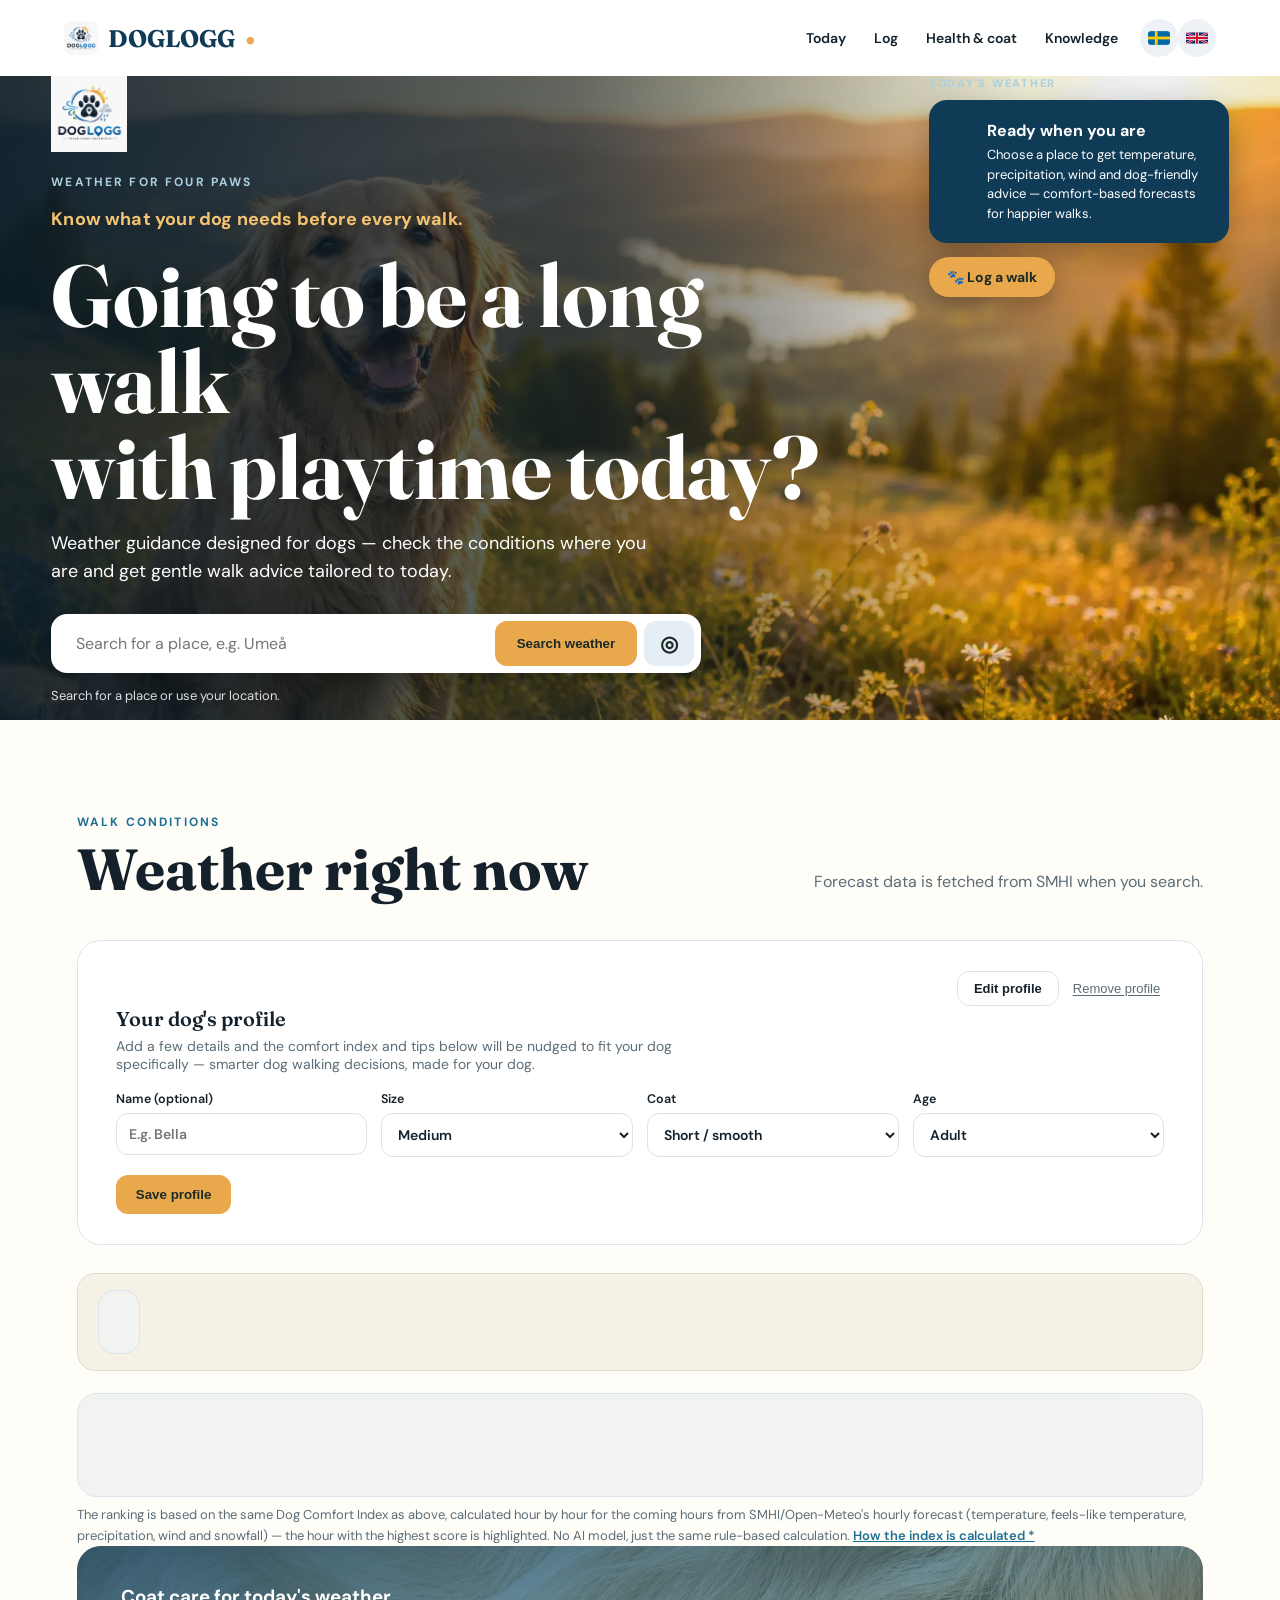
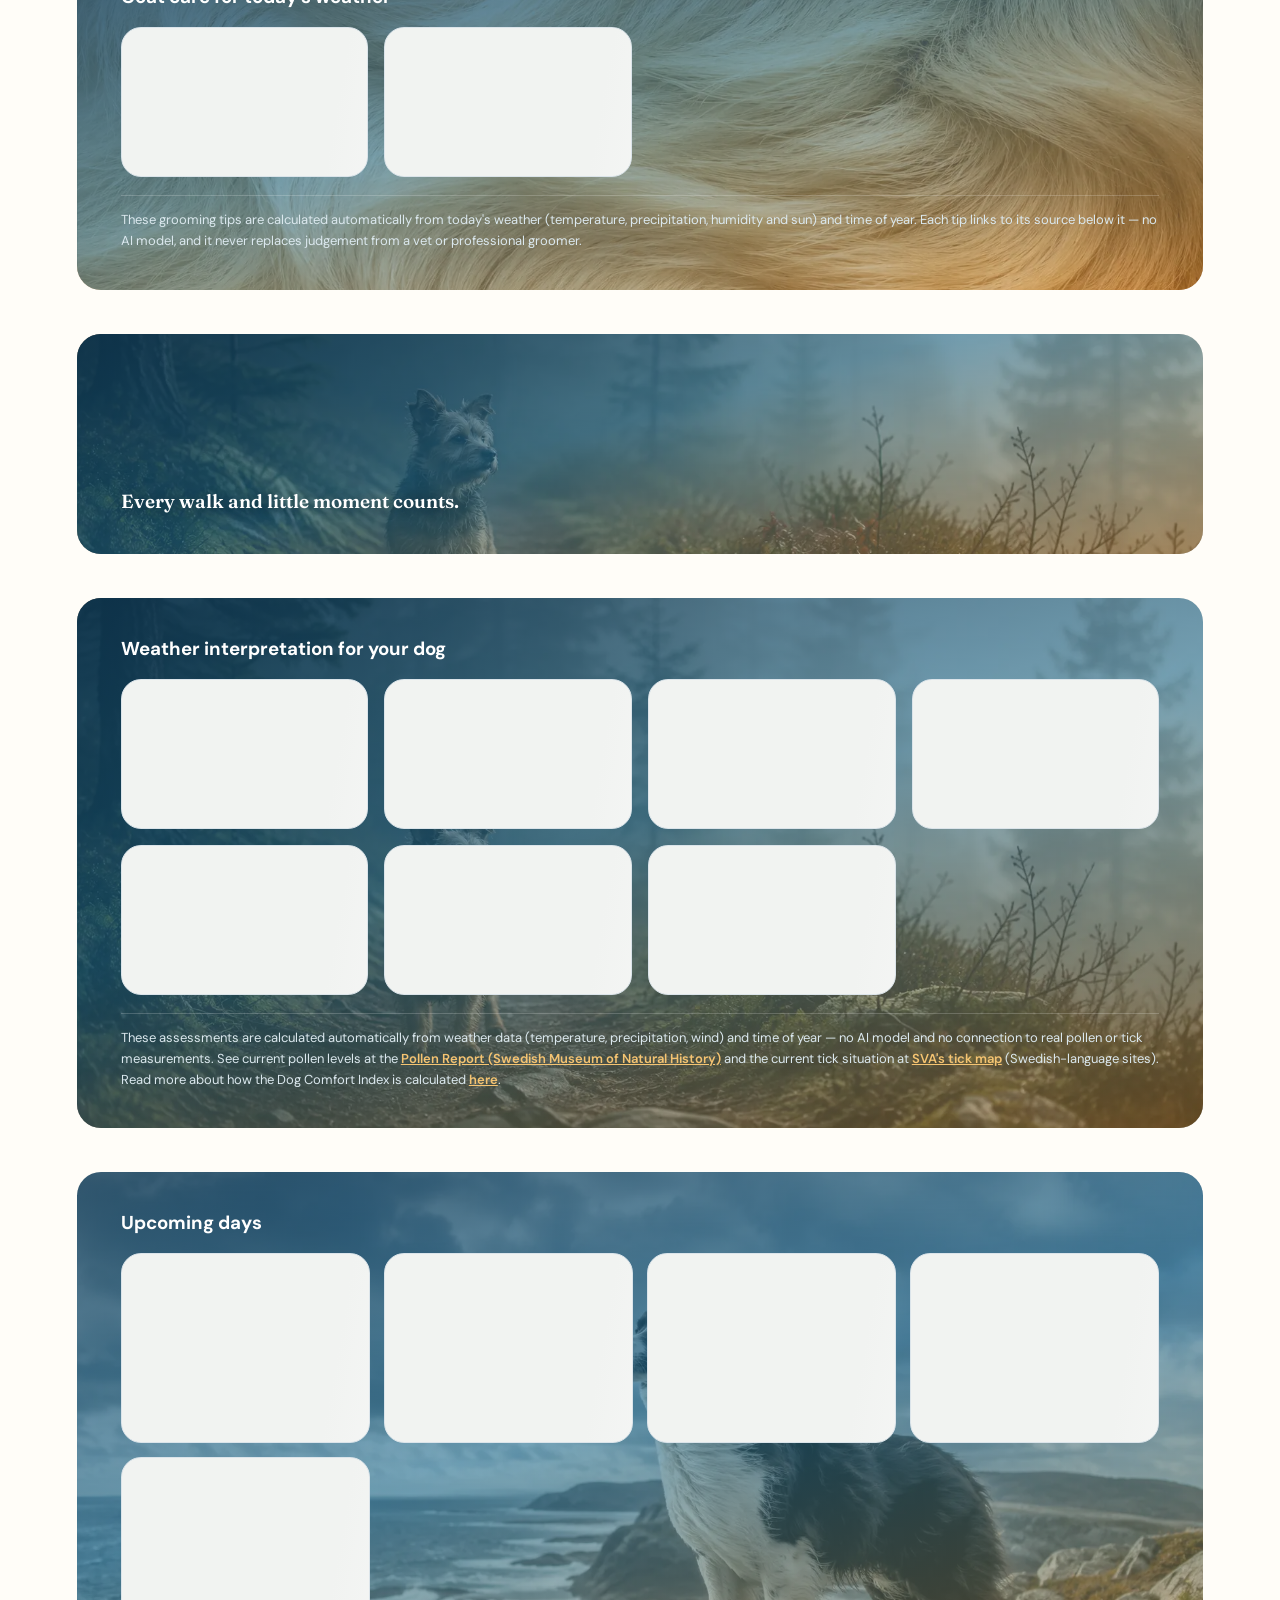
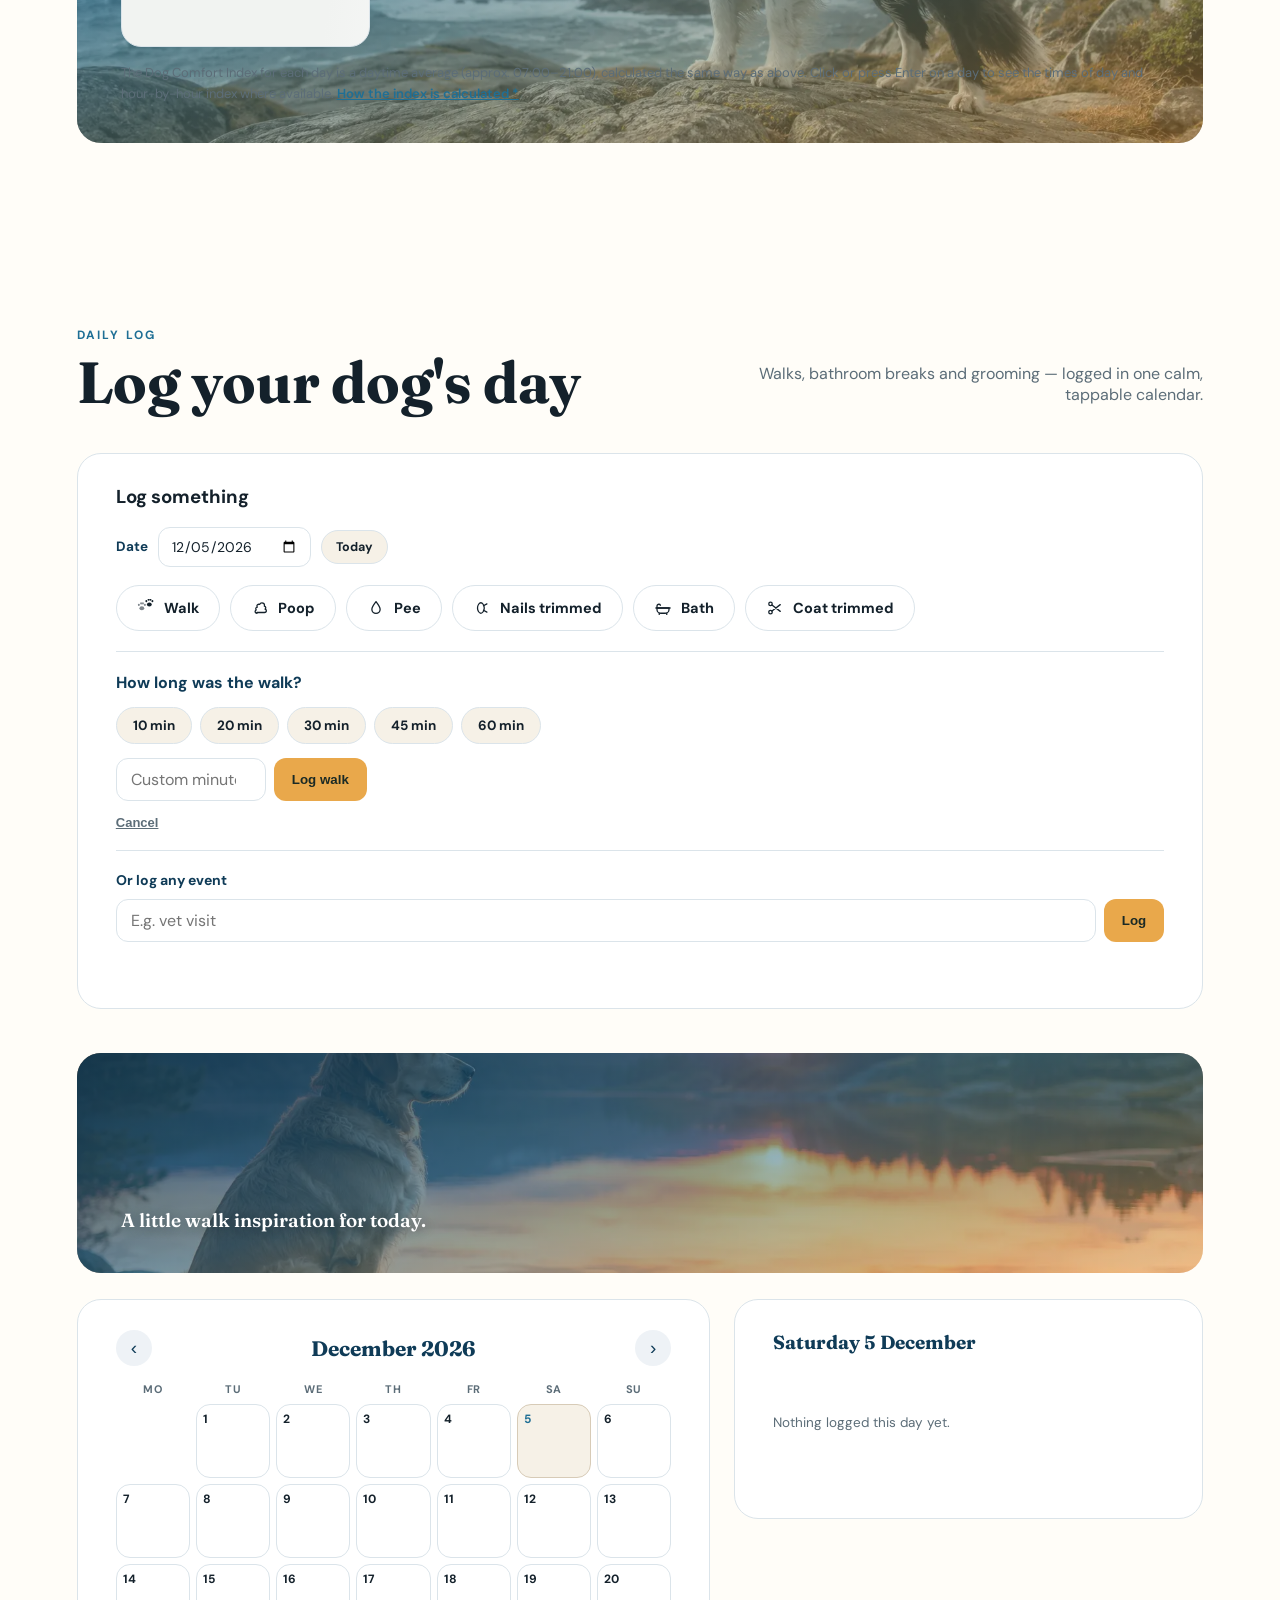
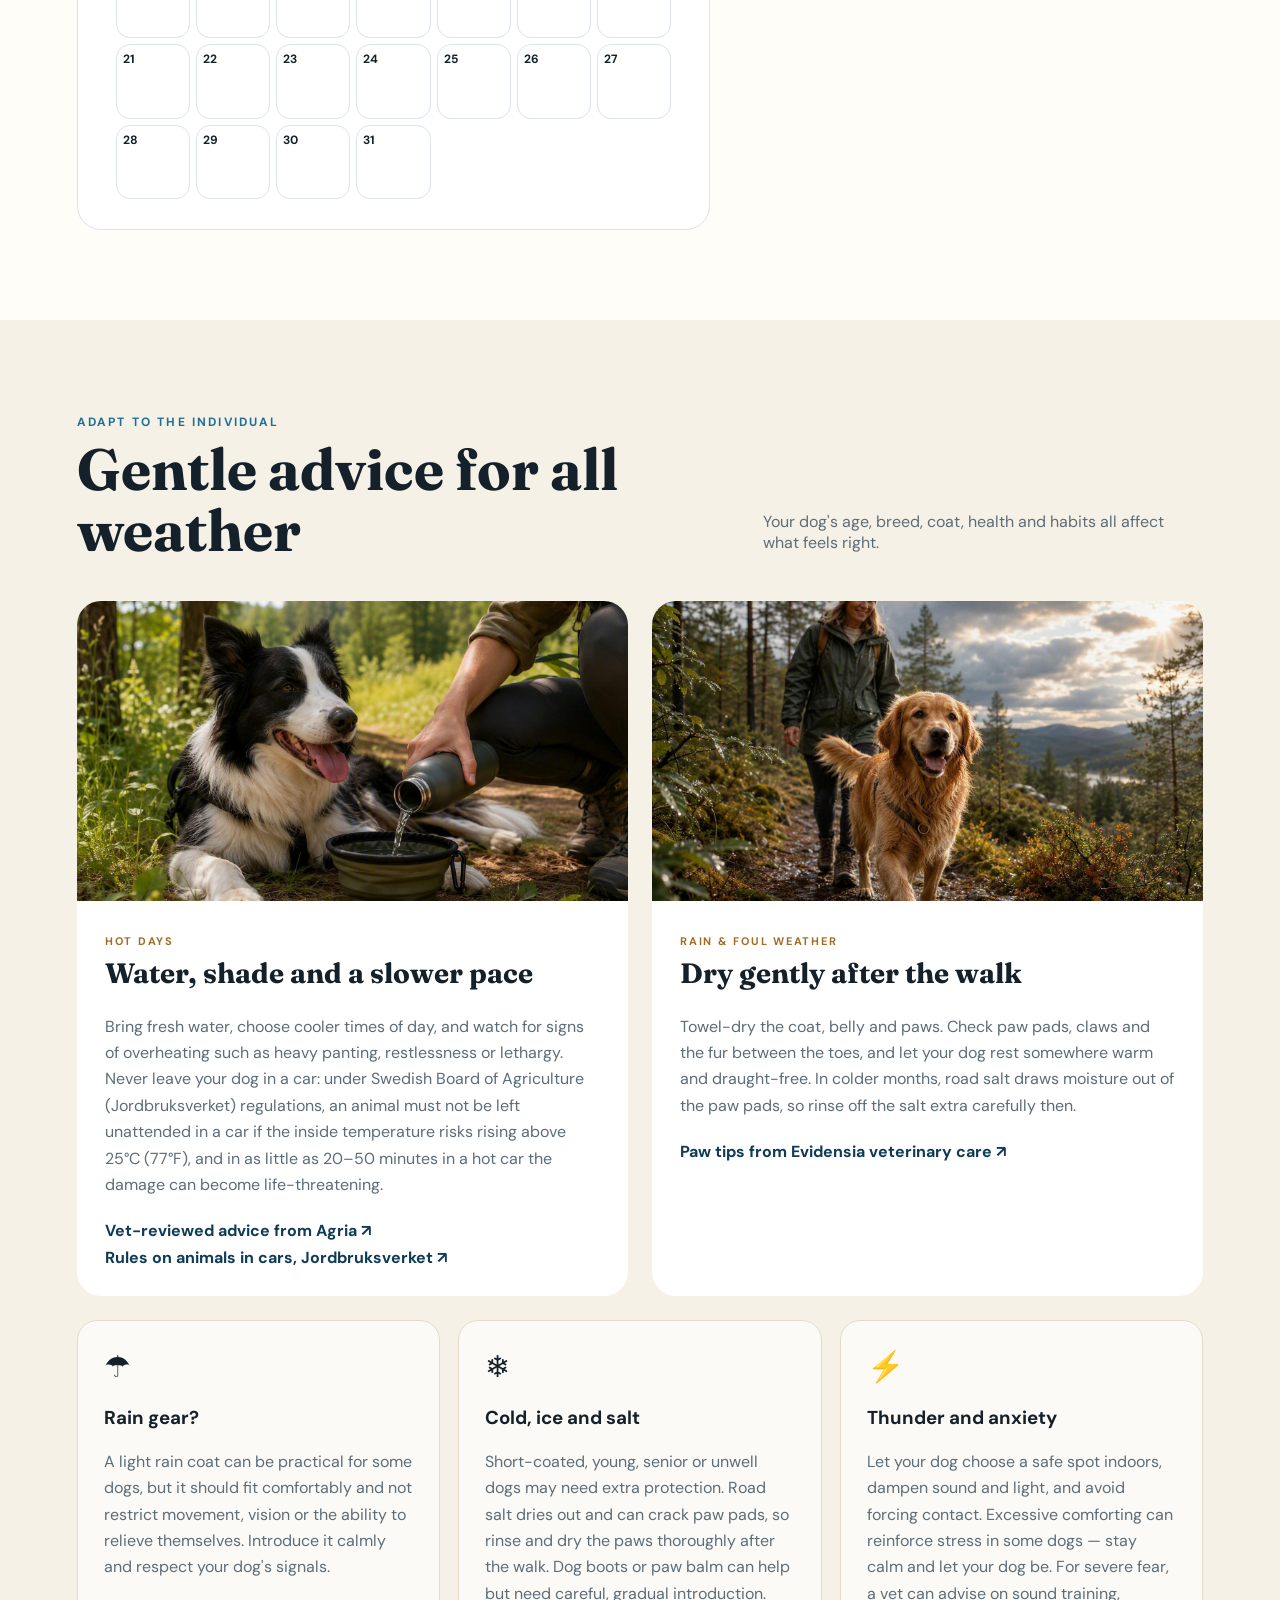
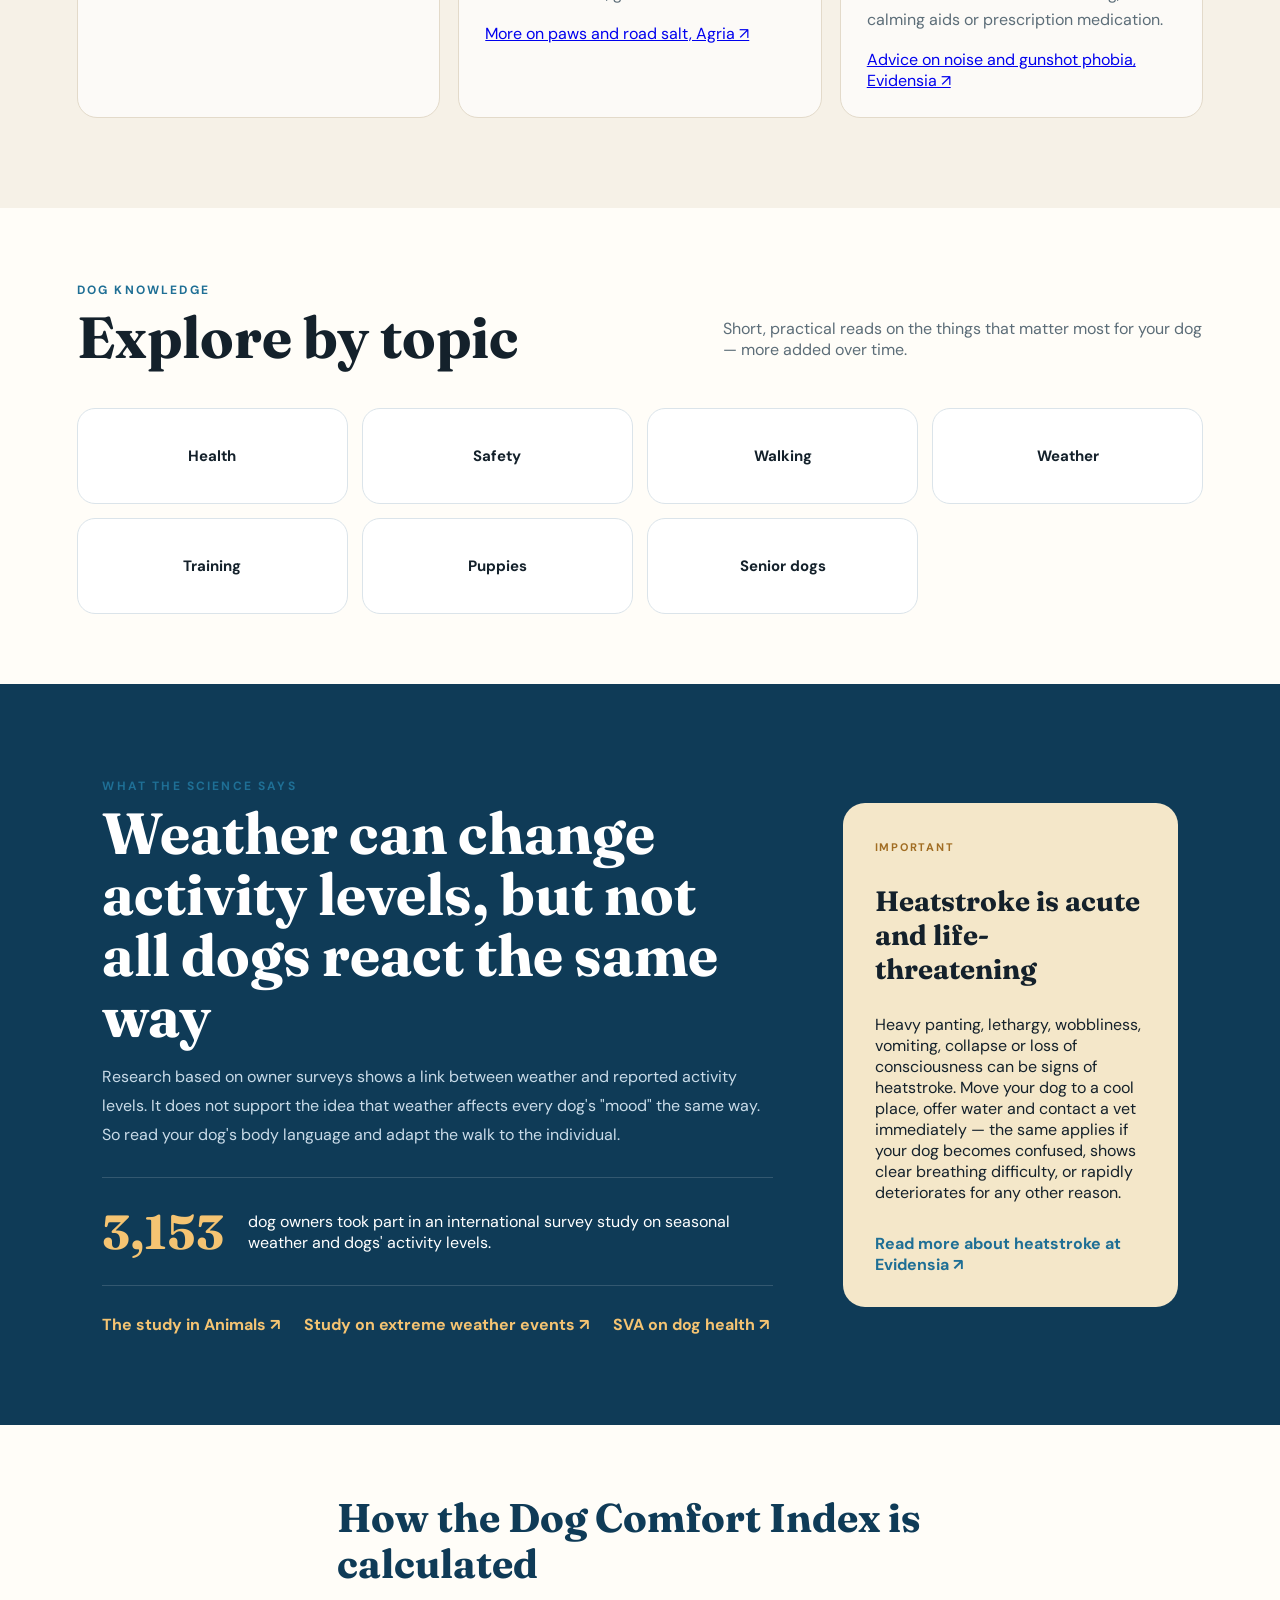
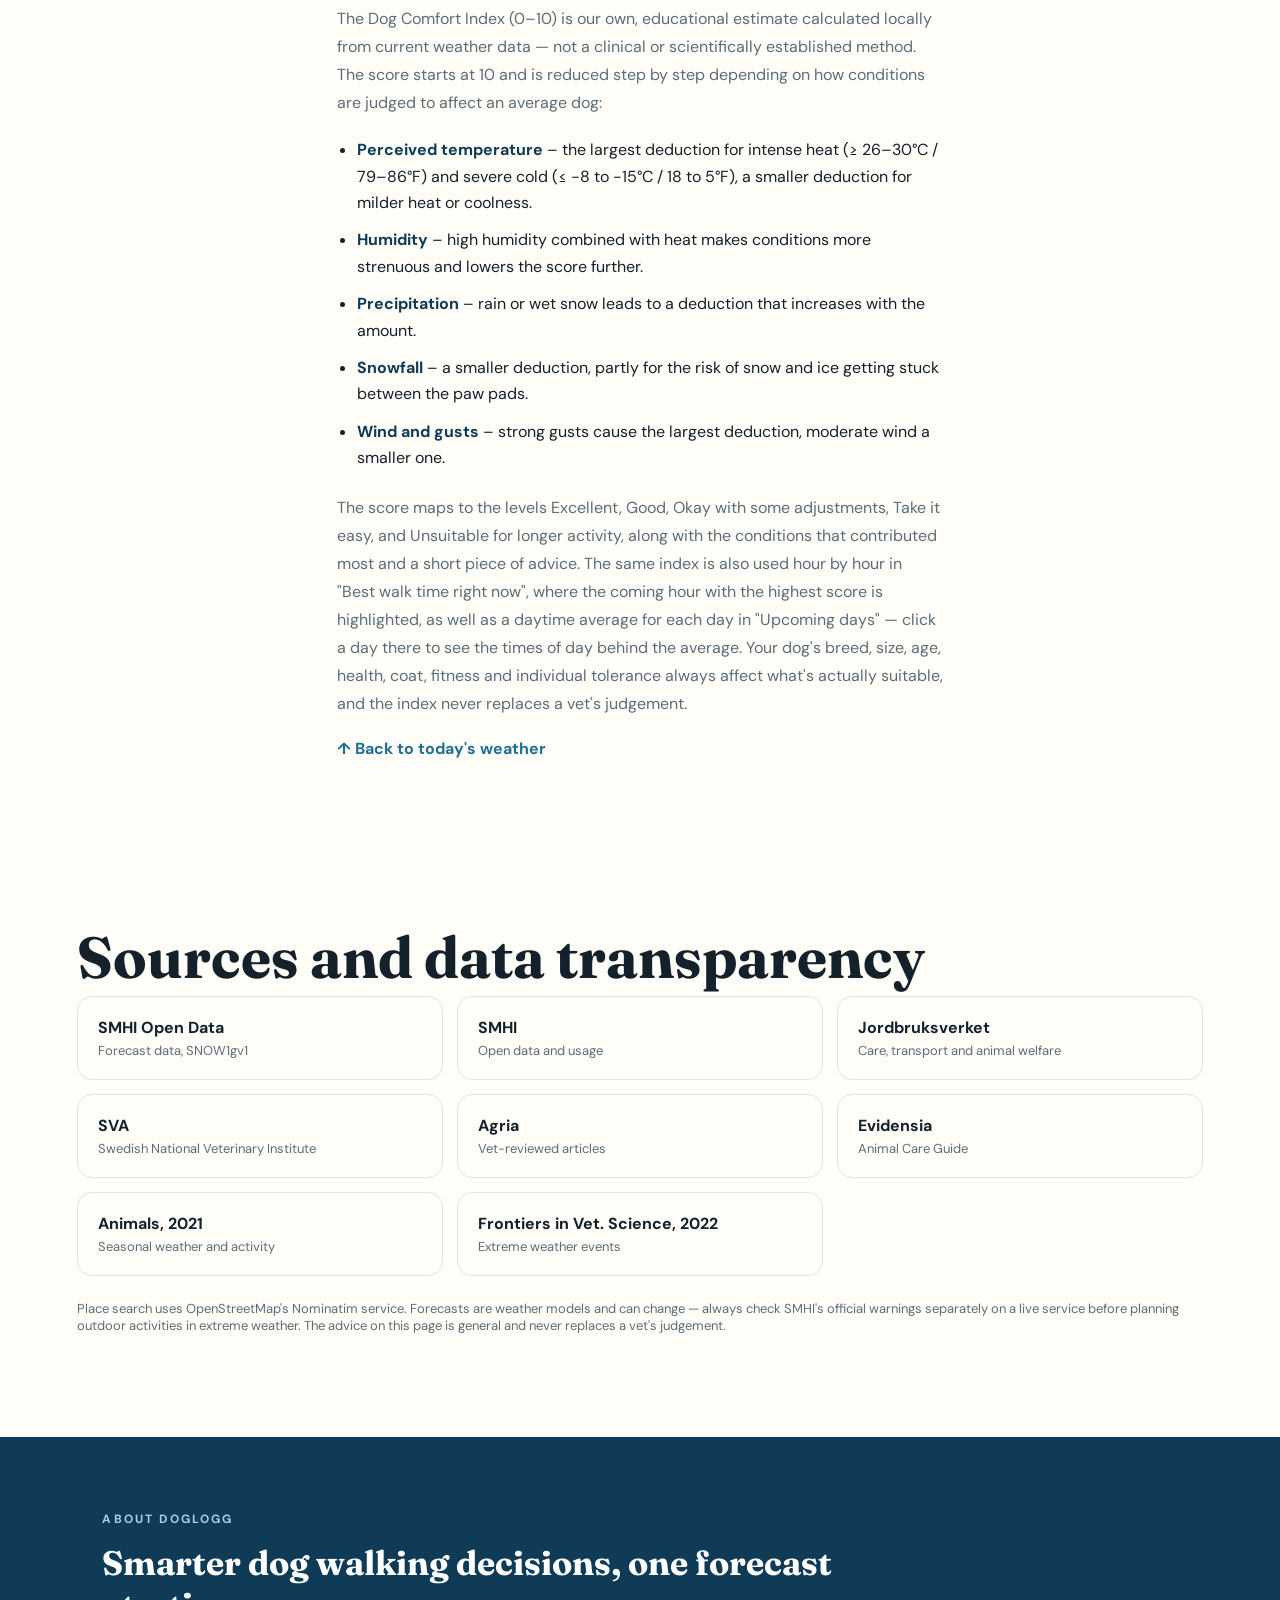
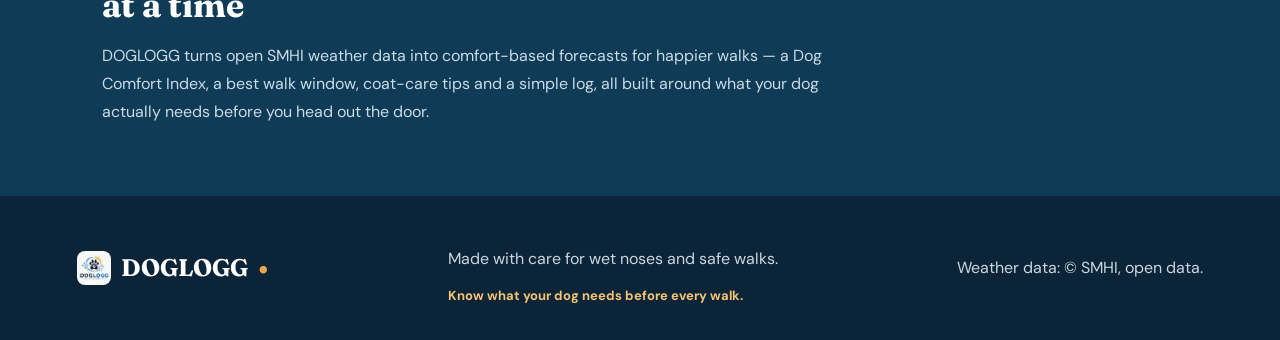
==== commit 9a0e7b78: "Add files via upload" ====
--- a/dogmeteo.html
+++ b/dogmeteo.html
@@ -3,7 +3,7 @@
 <head>
   <meta charset="utf-8">
   <meta name="viewport" content="width=device-width,initial-scale=1">
-  <meta name="theme-color" content="#153b32">
+  <meta name="theme-color" content="#0f3b57">
   <meta name="description" content="Check today's Dog Comfort Index, find the best walk window and get weather-based dog care tips — powered by open SMHI forecast data. Free, no app required.">
   <title>DogLogg — Dog Walk Weather, Comfort Index & Daily Dog Care</title>
   <link rel="canonical" href="https://doglogg.se/">
--- a/styles.css
+++ b/styles.css
@@ -1,10 +1,10 @@
-:root{--pine:#153b32;--pine2:#245a4c;--cream:#f6f1e7;--paper:#fffdf8;--amber:#e9a84b;--ink:#14231f;--muted:#64736d;--line:#dfe5df;--radius:24px}*{box-sizing:border-box}html{scroll-behavior:smooth}body{margin:0;background:var(--paper);color:var(--ink);font-family:"DM Sans",sans-serif}.skip{position:absolute;left:-999px}.skip:focus{left:16px;top:16px;z-index:9;background:white;padding:12px}.topbar{height:76px;padding:0 max(24px,5vw);display:flex;align-items:center;justify-content:space-between;background:#fff}.brand{font:700 24px Fraunces,serif;color:var(--pine);text-decoration:none;display:inline-flex;align-items:center;gap:10px}.brand-logo{height:34px;width:auto;display:block;border-radius:8px}.brand span{color:var(--amber)}.hero-logo{height:76px;width:auto;display:block;margin-bottom:18px}.topbar-right{display:flex;align-items:center;gap:22px}nav{display:flex;gap:28px}nav a{color:var(--ink);text-decoration:none;font-weight:600;font-size:14px}
+:root{--pine:#0f3b57;--pine2:#1f6f95;--cream:#f6f1e7;--paper:#fffdf8;--amber:#e9a84b;--ink:#14212b;--muted:#5c6d78;--line:#dbe4ea;--radius:24px}*{box-sizing:border-box}html{scroll-behavior:smooth}body{margin:0;background:var(--paper);color:var(--ink);font-family:"DM Sans",sans-serif}.skip{position:absolute;left:-999px}.skip:focus{left:16px;top:16px;z-index:9;background:white;padding:12px}.topbar{height:76px;padding:0 max(24px,5vw);display:flex;align-items:center;justify-content:space-between;background:#fff}.brand{font:700 24px Fraunces,serif;color:var(--pine);text-decoration:none;display:inline-flex;align-items:center;gap:10px}.brand-logo{height:34px;width:auto;display:block;border-radius:8px}.brand span{color:var(--amber)}.hero-logo{height:76px;width:auto;display:block;margin-bottom:18px}.topbar-right{display:flex;align-items:center;gap:22px}nav{display:flex;gap:28px}nav a{color:var(--ink);text-decoration:none;font-weight:600;font-size:14px}
 .lang-switch{display:flex;align-items:center}
-.lang-btn{border:0;background:#eef2ef;border-radius:999px;width:38px;height:38px;font-size:19px;line-height:1;cursor:pointer;display:flex;align-items:center;justify-content:center;transition:background .15s ease}
-.lang-btn:hover,.lang-btn:focus-visible{background:#e1e8e3;outline:none}.flag-icon{border-radius:3px;display:block}.hero{min-height:640px;position:relative;display:grid;align-items:center;overflow:hidden}.hero-media,.shade{position:absolute;inset:0;width:100%;height:100%}.hero-media{display:block}.hero-media img{width:100%;height:100%;object-fit:cover;display:block;transition:opacity .35s ease}.shade{background:linear-gradient(90deg,rgba(10,36,29,.9) 0%,rgba(10,36,29,.63) 45%,rgba(10,36,29,.05) 80%)}.hero-inner{position:relative;color:#fff;width:min(1180px,90%);margin:auto}
+.lang-btn{border:0;background:#eef2f6;border-radius:999px;width:38px;height:38px;font-size:19px;line-height:1;cursor:pointer;display:flex;align-items:center;justify-content:center;transition:background .15s ease}
+.lang-btn:hover,.lang-btn:focus-visible{background:#e1e8ee;outline:none}.flag-icon{border-radius:3px;display:block}.hero{min-height:640px;position:relative;display:grid;align-items:center;overflow:hidden}.hero-media,.shade{position:absolute;inset:0;width:100%;height:100%}.hero-media{display:block}.hero-media img{width:100%;height:100%;object-fit:cover;display:block;transition:opacity .35s ease}.shade{background:linear-gradient(90deg,rgba(10,28,40,.9) 0%,rgba(10,28,40,.63) 45%,rgba(10,28,40,.05) 80%)}.hero-inner{position:relative;color:#fff;width:min(1180px,90%);margin:auto}
 .hero-inner--split{display:grid;grid-template-columns:1fr 300px;gap:40px;align-items:start;width:min(1280px,92%)}
 .hero-weather{width:100%}
-.hero-weather-kicker{display:block;font-size:11px;letter-spacing:.16em;font-weight:700;color:#a9d4c2;margin-bottom:10px}
+.hero-weather-kicker{display:block;font-size:11px;letter-spacing:.16em;font-weight:700;color:#a9cfe0;margin-bottom:10px}
 .hero-weather .current{width:100%;padding:20px;border-radius:18px;box-shadow:0 16px 40px #0006;font-size:13px;display:flex;flex-direction:column;gap:16px}
 .hero-weather .current.empty{display:grid;grid-template-columns:auto 1fr;gap:12px;align-items:center}
 .hero-weather .current.empty .paw{font-size:26px;display:inline-flex;align-items:center;justify-content:center;color:var(--pine)}
@@ -14,10 +14,10 @@
 .hero-weather .weather-icon{font-size:40px;display:inline-flex;align-items:center;justify-content:center}
 .hero-weather .temp{font-size:34px;line-height:1}
 .hero-weather .place-name{font-size:14px}
-.hero-weather .current-main>div>div:last-child{font-size:12.5px;color:#dcebe4;margin-top:2px}
+.hero-weather .current-main>div>div:last-child{font-size:12.5px;color:#dbe8ee;margin-top:2px}
 .hero-weather .metrics{display:grid;grid-template-columns:1fr 1fr;gap:8px}
 .hero-weather .metric{padding:9px 10px;border-radius:12px}
-.hero-weather .metric span{display:block;font-size:10px;letter-spacing:.06em;text-transform:uppercase;color:#a9d4c2}
+.hero-weather .metric span{display:block;font-size:10px;letter-spacing:.06em;text-transform:uppercase;color:#a9cfe0}
 .hero-weather .metric b{font-size:14px}
 .hero-weather .metric:nth-child(3){grid-column:1/-1;display:flex;align-items:center;justify-content:space-between}
 .hero-weather .metric:nth-child(3) span{margin-bottom:0}
@@ -25,11 +25,11 @@
 .hero-weather .comfort-head span{text-transform:uppercase;font-size:10.5px}
 .hero-weather .comfort-head b{font-size:15px}
 .hero-weather .comfort-label{font-size:13.5px;margin:4px 0 6px}
-.hero-weather .comfort-reasons{font-size:12px;margin:0;color:#dcebe4}
+.hero-weather .comfort-reasons{font-size:12px;margin:0;color:#dbe8ee}
 .hero-weather .dog-verdict{font-size:12.5px;line-height:1.5;padding:12px 14px;border-radius:12px}
 .hero-weather .comfort-footnote{margin:0;text-align:right}
-.hero-weather .comfort-footnote a{color:#cddbd4;font-size:11.5px;text-decoration:underline;text-underline-offset:2px}
-.hero-weather .comfort-footnote a:hover{color:#f5c472}.eyebrow,.kicker{font-size:12px;letter-spacing:.18em;font-weight:700;color:#a9d4c2}.hero h1{font:700 clamp(48px,7vw,88px)/.98 Fraunces,serif;margin:18px 0}.hero p{max-width:620px;font-size:18px;line-height:1.6}.search{display:flex;max-width:650px;background:white;padding:7px;border-radius:16px;margin-top:28px;box-shadow:0 16px 40px #0004}.search input{min-width:0;flex:1;border:0;padding:0 18px;font:inherit;outline:none}.search button{border:0;border-radius:12px;background:var(--amber);color:#1b2a25;font-weight:700;padding:15px 22px;cursor:pointer}.search .locate{margin-left:7px;background:#e8f0ec;font-size:21px;padding:10px 16px}.status{font-size:13px!important;opacity:.85}.weather-wrap,.advice-section,.sources{padding:90px max(24px,6vw);max-width:1400px;margin:auto}
+.hero-weather .comfort-footnote a{color:#cfe0ea;font-size:11.5px;text-decoration:underline;text-underline-offset:2px}
+.hero-weather .comfort-footnote a:hover{color:#f5c472}.eyebrow,.kicker{font-size:12px;letter-spacing:.18em;font-weight:700;color:#a9cfe0}.hero h1{font:700 clamp(48px,7vw,88px)/.98 Fraunces,serif;margin:18px 0}.hero p{max-width:620px;font-size:18px;line-height:1.6}.search{display:flex;max-width:650px;background:white;padding:7px;border-radius:16px;margin-top:28px;box-shadow:0 16px 40px #0004}.search input{min-width:0;flex:1;border:0;padding:0 18px;font:inherit;outline:none}.search button{border:0;border-radius:12px;background:var(--amber);color:#1b2a25;font-weight:700;padding:15px 22px;cursor:pointer}.search .locate{margin-left:7px;background:#e5eef4;font-size:21px;padding:10px 16px}.status{font-size:13px!important;opacity:.85}.weather-wrap,.advice-section,.sources{padding:90px max(24px,6vw);max-width:1400px;margin:auto}
 #prognos,#komfortindex-forklaring{scroll-margin-top:96px}
 .index-explainer{max-width:760px;margin:0 auto;padding:70px max(24px,6vw)}
 .index-explainer h2{font:700 clamp(28px,4vw,40px)/1.15 Fraunces,serif;margin:0 0 18px;color:var(--pine)}
@@ -40,13 +40,13 @@
 .index-explainer>a{color:var(--pine2);font-weight:700;text-decoration:none}
 .index-explainer>a:hover{text-decoration:underline}.section-head{display:flex;justify-content:space-between;gap:30px;align-items:end;margin-bottom:32px}.section-head h2,.science h2,.sources h2{font:700 clamp(36px,5vw,58px)/1.05 Fraunces,serif;margin:8px 0}.section-head p{max-width:480px;color:var(--muted)}
 .section-head-meta{max-width:480px;text-align:right}
-.section-head-meta .log-streak-line{margin:6px 0 0;font-size:12.5px;font-weight:600;color:var(--pine2)}.kicker{color:var(--pine2)}.current{background:var(--pine);color:white;border-radius:var(--radius);padding:34px;display:grid;grid-template-columns:1.2fr 2fr;gap:28px;box-shadow:0 18px 50px #153b3220}.current.empty{grid-template-columns:auto 1fr}.paw{font-size:44px}.current-main{display:flex;align-items:center;gap:22px}.weather-icon{font-size:72px}.temp{font:700 74px/1 Fraunces}.place-name{font-size:22px;font-weight:700}.metrics{display:grid;grid-template-columns:repeat(3,1fr);gap:12px}.metric{background:#ffffff10;padding:18px;border-radius:16px}.metric span{display:block;color:#c7dad2;font-size:12px}.metric b{font-size:22px}.dog-verdict{grid-column:1/-1;background:#f5e6c4;color:#26342f;padding:20px;border-radius:17px;font-weight:600}.alerts{margin:16px 0}.alert{padding:16px 20px;background:#fff0dc;border-left:4px solid #d67f20;border-radius:8px}
+.section-head-meta .log-streak-line{margin:6px 0 0;font-size:12.5px;font-weight:600;color:var(--pine2)}.kicker{color:var(--pine2)}.current{background:var(--pine);color:white;border-radius:var(--radius);padding:34px;display:grid;grid-template-columns:1.2fr 2fr;gap:28px;box-shadow:0 18px 50px #0f3b5720}.current.empty{grid-template-columns:auto 1fr}.paw{font-size:44px}.current-main{display:flex;align-items:center;gap:22px}.weather-icon{font-size:72px}.temp{font:700 74px/1 Fraunces}.place-name{font-size:22px;font-weight:700}.metrics{display:grid;grid-template-columns:repeat(3,1fr);gap:12px}.metric{background:#ffffff10;padding:18px;border-radius:16px}.metric span{display:block;color:#c9dce8;font-size:12px}.metric b{font-size:22px}.dog-verdict{grid-column:1/-1;background:#f5e6c4;color:#21303b;padding:20px;border-radius:17px;font-weight:600}.alerts{margin:16px 0}.alert{padding:16px 20px;background:#fff0dc;border-left:4px solid #d67f20;border-radius:8px}
 .best-walk{display:flex;flex-direction:column;gap:14px;margin-bottom:8px}
-.best-walk-highlight{display:flex;align-items:center;gap:22px;background:var(--pine);color:#fff;border-radius:20px;padding:22px 26px;box-shadow:0 14px 34px #153b3220}
+.best-walk-highlight{display:flex;align-items:center;gap:22px;background:var(--pine);color:#fff;border-radius:20px;padding:22px 26px;box-shadow:0 14px 34px #0f3b5720}
 .best-walk-time{flex:0 0 auto;font:700 24px Fraunces,serif;background:#ffffff1a;padding:10px 16px;border-radius:14px;white-space:nowrap}
 .best-walk-body{min-width:0}
 .best-walk-label{margin:0 0 4px;font-weight:700;font-size:15px}
-.best-walk-desc{margin:0;color:#dcebe4;font-size:13.5px;line-height:1.5}
+.best-walk-desc{margin:0;color:#dbe8ee;font-size:13.5px;line-height:1.5}
 .hour-strip-caption{margin:0;font-size:12px;font-weight:600;letter-spacing:.03em;text-transform:uppercase;color:var(--muted)}
 .hour-strip{display:flex;gap:10px;overflow-x:auto;padding-bottom:4px}
 .hour-chip{flex:0 0 auto;display:flex;flex-direction:column;align-items:center;gap:3px;padding:12px 10px 11px;border:1px solid var(--line);border-radius:14px;background:#fff;min-width:84px}
@@ -59,7 +59,7 @@
 .best-walk-footnote{font-size:13px;line-height:1.6;color:var(--muted);margin:2px 0 0}
 .best-walk-footnote a{color:var(--pine2);font-weight:600}.subheading{margin:42px 0 18px}.daily{display:grid;grid-template-columns:repeat(4,1fr);gap:14px}.day,.skeleton{min-height:190px;border:1px solid var(--line);border-radius:20px;padding:20px;background:#fff}.day.today{background:var(--cream);border-color:#d7cbb7}.day-icon{font-size:34px;margin:18px 0;display:inline-flex;align-items:center;justify-content:center}.day .range{font-size:22px;font-weight:700}.day small{color:var(--muted)}
 .day{display:block;width:100%;text-align:left;font:inherit;color:inherit;cursor:pointer;transition:box-shadow .15s ease,border-color .15s ease}
-.day:hover,.day:focus-visible{border-color:var(--pine2);box-shadow:0 0 0 2px #245a4c26;outline:none}
+.day:hover,.day:focus-visible{border-color:var(--pine2);box-shadow:0 0 0 2px #1f6f9526;outline:none}
 .day.active{border-color:var(--pine2);box-shadow:0 0 0 2px var(--pine2)}
 .day-comfort{display:inline-flex;align-items:center;gap:4px;font-size:11.5px;font-weight:700;padding:4px 10px;border-radius:999px;margin-top:12px}
 .day-hint{margin:8px 0 0;font-size:11px;font-weight:600;letter-spacing:.02em;color:var(--muted)}
@@ -67,12 +67,12 @@
 .day-hours{margin-top:18px;border:1px solid var(--line);border-radius:20px;padding:22px clamp(16px,3vw,28px);background:#fff}
 .day-hours-head{display:flex;align-items:center;justify-content:space-between;gap:12px;flex-wrap:wrap;margin-bottom:14px}
 .day-hours-head h4{margin:0;font:700 19px Fraunces,serif;color:var(--pine)}
-.day-hours-close{border:0;background:#eef2ef;color:var(--ink);font-weight:700;padding:7px 14px;border-radius:999px;cursor:pointer;font-size:12.5px}
-.day-hours-close:hover{background:#e1e8e3}
+.day-hours-close{border:0;background:#eef2f6;color:var(--ink);font-weight:700;padding:7px 14px;border-radius:999px;cursor:pointer;font-size:12.5px}
+.day-hours-close:hover{background:#e1e8ee}
 .day-hours-empty{font-size:13.5px;line-height:1.6;color:var(--muted);margin:0}
 .daily-footnote{font-size:13px;line-height:1.6;color:var(--muted);margin:16px 0 0}
 .daily-footnote a{color:var(--pine2);font-weight:600}
-.skeleton{background:linear-gradient(100deg,#f1f3f1 30%,#fafafa 50%,#f1f3f1 70%);background-size:300%;animation:shimmer 1.5s infinite}@keyframes shimmer{to{background-position:-100%}}.advice-section{background:var(--cream);max-width:none}.story-grid{display:grid;grid-template-columns:1fr 1fr;gap:24px}.story{background:#fff;border-radius:var(--radius);overflow:hidden}.story img{width:100%;height:300px;object-fit:cover}.story div{padding:28px}.story span,.note span{font-size:11px;letter-spacing:.16em;font-weight:700;color:#a16d23}.story h3{font:700 28px Fraunces;margin:8px 0}.story p,.tips p{color:var(--muted);line-height:1.65}.story a,.source-links a{color:var(--pine);font-weight:700;text-decoration:none}.story div,.tips article{display:flex;flex-direction:column;align-items:flex-start}.story div a,.tips article a{margin-top:6px}.note a{display:inline-block;margin-top:14px;color:var(--pine2);font-weight:700;text-decoration:none}.tips{display:grid;grid-template-columns:repeat(3,1fr);gap:18px;margin-top:24px}.tips article{background:#ffffffa8;border:1px solid #e3daca;padding:26px;border-radius:20px}.tips i{font-style:normal;font-size:30px}.science{background:var(--pine);color:#fff;padding:90px max(24px,8vw);display:grid;grid-template-columns:1.6fr .8fr;gap:70px}.science-copy>p{color:#c8d9d2;line-height:1.8;max-width:800px}.stat{display:flex;align-items:center;gap:24px;border-top:1px solid #ffffff26;border-bottom:1px solid #ffffff26;padding:24px 0;margin:28px 0}.stat b{font:700 48px Fraunces;color:#f5c472}.stat span{max-width:540px}.source-links{display:flex;gap:24px;flex-wrap:wrap}.source-links a{color:#f5c472}.note{align-self:center;background:#f4e7c9;color:var(--ink);padding:32px;border-radius:22px}.note h3{font:700 28px Fraunces}.sources .source-grid{display:grid;grid-template-columns:repeat(3,1fr);gap:14px}.source-grid a{padding:20px;border:1px solid var(--line);border-radius:15px;color:var(--ink);text-decoration:none;display:flex;flex-direction:column}.source-grid span,.fine{color:var(--muted);font-size:13px;margin-top:4px}.fine{margin-top:24px}footer{background:#0e2c25;color:#c5d6d0;padding:36px max(24px,6vw);display:flex;align-items:center;justify-content:space-between;gap:20px}footer .brand{color:white}.sr-only{position:absolute;width:1px;height:1px;overflow:hidden;clip:rect(0,0,0,0)}
+.skeleton{background:linear-gradient(100deg,#f1f3f1 30%,#fafafa 50%,#f1f3f1 70%);background-size:300%;animation:shimmer 1.5s infinite}@keyframes shimmer{to{background-position:-100%}}.advice-section{background:var(--cream);max-width:none}.story-grid{display:grid;grid-template-columns:1fr 1fr;gap:24px}.story{background:#fff;border-radius:var(--radius);overflow:hidden}.story img{width:100%;height:300px;object-fit:cover}.story div{padding:28px}.story span,.note span{font-size:11px;letter-spacing:.16em;font-weight:700;color:#a16d23}.story h3{font:700 28px Fraunces;margin:8px 0}.story p,.tips p{color:var(--muted);line-height:1.65}.story a,.source-links a{color:var(--pine);font-weight:700;text-decoration:none}.story div,.tips article{display:flex;flex-direction:column;align-items:flex-start}.story div a,.tips article a{margin-top:6px}.note a{display:inline-block;margin-top:14px;color:var(--pine2);font-weight:700;text-decoration:none}.tips{display:grid;grid-template-columns:repeat(3,1fr);gap:18px;margin-top:24px}.tips article{background:#ffffffa8;border:1px solid #e3daca;padding:26px;border-radius:20px}.tips i{font-style:normal;font-size:30px}.science{background:var(--pine);color:#fff;padding:90px max(24px,8vw);display:grid;grid-template-columns:1.6fr .8fr;gap:70px}.science-copy>p{color:#c9dbe8;line-height:1.8;max-width:800px}.stat{display:flex;align-items:center;gap:24px;border-top:1px solid #ffffff26;border-bottom:1px solid #ffffff26;padding:24px 0;margin:28px 0}.stat b{font:700 48px Fraunces;color:#f5c472}.stat span{max-width:540px}.source-links{display:flex;gap:24px;flex-wrap:wrap}.source-links a{color:#f5c472}.note{align-self:center;background:#f4e7c9;color:var(--ink);padding:32px;border-radius:22px}.note h3{font:700 28px Fraunces}.sources .source-grid{display:grid;grid-template-columns:repeat(3,1fr);gap:14px}.source-grid a{padding:20px;border:1px solid var(--line);border-radius:15px;color:var(--ink);text-decoration:none;display:flex;flex-direction:column}.source-grid span,.fine{color:var(--muted);font-size:13px;margin-top:4px}.fine{margin-top:24px}footer{background:#0c2438;color:#c8d7e0;padding:36px max(24px,6vw);display:flex;align-items:center;justify-content:space-between;gap:20px}footer .brand{color:white}.sr-only{position:absolute;width:1px;height:1px;overflow:hidden;clip:rect(0,0,0,0)}
 .advice-grid{display:grid;grid-template-columns:repeat(auto-fill,minmax(220px,1fr));gap:16px}
 .advice-skeleton{min-height:150px}
 .advice-card{border:1px solid var(--line);border-radius:18px;padding:20px;background:#fff;display:flex;flex-direction:column;gap:8px}
@@ -85,9 +85,9 @@
 .advice-disclaimer a{color:var(--pine2);font-weight:600}
 .panel{position:relative;isolation:isolate;overflow:hidden;border-radius:var(--radius);padding:38px clamp(20px,4vw,44px);margin:44px 0 0}
 .panel::before{content:"";position:absolute;inset:0;z-index:-2;background-position:center;background-size:cover}
-.panel::after{content:"";position:absolute;inset:0;z-index:-1;background:linear-gradient(165deg,rgba(21,59,50,.82) 0%,rgba(36,90,76,.58) 45%,rgba(233,168,75,.4) 100%)}
+.panel::after{content:"";position:absolute;inset:0;z-index:-1;background:linear-gradient(165deg,rgba(15,59,87,.82) 0%,rgba(31,111,149,.58) 45%,rgba(233,168,75,.4) 100%)}
 .panel .subheading{color:#fff;margin-top:0}
-.panel .advice-disclaimer{color:#dcebe4;border-top-color:#ffffff30}
+.panel .advice-disclaimer{color:#dbe8ee;border-top-color:#ffffff30}
 .panel .advice-disclaimer a{color:#f5c472}
 .panel--random::before{background-image:url("assets/hero-fog.jpg");background-image:-webkit-image-set(url("assets/hero-fog.webp") 1x);background-image:image-set(url("assets/hero-fog.webp") 1x,url("assets/hero-fog.jpg") 1x)}
 .panel--advice::before{background-image:url("assets/hero-fog.jpg");background-image:-webkit-image-set(url("assets/hero-fog.webp") 1x);background-image:image-set(url("assets/hero-fog.webp") 1x,url("assets/hero-fog.jpg") 1x)}
@@ -99,12 +99,12 @@
 .panel--hero-evening::before{background-image:url("assets/hero-evening.jpg");background-image:-webkit-image-set(url("assets/hero-evening.webp") 1x);background-image:image-set(url("assets/hero-evening.webp") 1x,url("assets/hero-evening.jpg") 1x)}
 .panel--fur-orange::before{background-image:url("assets/fur-orange.jpg");background-image:-webkit-image-set(url("assets/fur-orange.webp") 1x);background-image:image-set(url("assets/fur-orange.webp") 1x,url("assets/fur-orange.jpg") 1x)}
 .panel--random{display:flex;align-items:flex-end;min-height:220px}
-.panel-caption{margin:0;color:#fff;font:600 19px/1.5 Fraunces,serif;max-width:520px;text-shadow:0 2px 12px rgba(10,25,20,.45)}
+.panel-caption{margin:0;color:#fff;font:600 19px/1.5 Fraunces,serif;max-width:520px;text-shadow:0 2px 12px rgba(10,22,32,.45)}
 .place-results:not([hidden]){display:block}
 .place-list{display:flex;flex-direction:column;gap:8px;background:#ffffffee;border-radius:16px;padding:10px;max-width:650px;box-shadow:0 16px 40px #0004}
 .place-list-hint{font-size:12px;color:var(--muted);padding:2px 6px 6px}
 .place-item{display:flex;flex-direction:column;align-items:flex-start;gap:2px;width:100%;background:#fff;border:1px solid var(--line);border-radius:10px;padding:10px 14px;cursor:pointer;text-align:left;font:inherit;color:var(--ink)}
-.place-item:hover,.place-item:focus-visible{border-color:var(--pine2);outline:none;box-shadow:0 0 0 2px #245a4c33}
+.place-item:hover,.place-item:focus-visible{border-color:var(--pine2);outline:none;box-shadow:0 0 0 2px #1f6f9533}
 .place-item-name{font-weight:700}
 .place-item-meta{font-size:12px;color:var(--muted)}
 .comfort{grid-column:1/-1;background:#ffffff14;padding:20px 22px;border-radius:16px}
@@ -117,15 +117,15 @@
 .comfort-gauge-value{position:relative;font:700 21px "Fraunces",serif;line-height:1;color:inherit}
 .comfort-gauge-unit{position:relative;font-size:9px;letter-spacing:.03em;opacity:.6;margin-top:2px;color:inherit}
 .hero-weather .comfort-gauge{--gauge-bg:var(--pine);--gauge-track:#ffffff26;color:#fff}
-.comfort-head span{font-size:12px;letter-spacing:.14em;font-weight:700;color:#a9d4c2}
+.comfort-head span{font-size:12px;letter-spacing:.14em;font-weight:700;color:#a9cfe0}
 .comfort-head b{font-size:22px;color:#f5c472;font-family:Fraunces,serif}
 .comfort-bar{height:10px;border-radius:6px;background:#ffffff26;overflow:hidden;margin:10px 0}
 .comfort-fill{height:100%;background:linear-gradient(90deg,#e9a84b,#f5c472);border-radius:6px;transition:width .4s ease}
 .comfort-label{margin:6px 0 8px;font-weight:700}
-.comfort-reasons{font-size:13px;color:#dcebe4;margin:0 0 8px}
+.comfort-reasons{font-size:13px;color:#dbe8ee;margin:0 0 8px}
 .comfort-recommendations{margin:0 0 12px;padding-left:20px;display:flex;flex-direction:column;gap:4px;font-size:13px;color:#eef5f1}
 .comfort-recommendations li{line-height:1.5}
-.comfort-disclaimer{font-size:12px;line-height:1.5;color:#c7dad2;margin:0}
+.comfort-disclaimer{font-size:12px;line-height:1.5;color:#c9dce8;margin:0}
 @media(max-width:900px){nav{display:none}.hero{min-height:720px}.hero h1 br{display:none}.hero-inner--split{grid-template-columns:1fr;width:91%}.hero-weather{max-width:380px}.search{flex-wrap:wrap}.search input{height:52px;flex-basis:100%}.search button{flex:1}.section-head{display:block}.current{grid-template-columns:1fr}.metrics{grid-template-columns:repeat(3,1fr)}.daily{grid-template-columns:repeat(2,1fr)}.story-grid,.science{grid-template-columns:1fr}.tips,.sources .source-grid{grid-template-columns:1fr}.science{gap:30px}footer{align-items:flex-start;flex-direction:column}.panel{padding:30px 22px}.hero-logo{height:56px}body{padding-bottom:calc(60px + env(safe-area-inset-bottom))}.tabbar{display:flex}}@media(max-width:520px){.weather-wrap,.advice-section,.sources{padding:64px 18px}.hero-inner{width:91%}.hero h1{font-size:48px}.current{padding:22px}.temp{font-size:58px}.metrics{grid-template-columns:1fr}.daily{grid-template-columns:1fr}.story img{height:240px}.panel{padding:24px 16px;margin-top:32px}.best-walk-highlight{flex-direction:column;align-items:flex-start;gap:12px}.panel--random{min-height:170px}}
 .dog-profile-panel{margin:0 0 28px}
 .dog-profile-heading{margin:0 0 6px;font:600 20px "Fraunces",serif}
@@ -161,7 +161,7 @@
 .log-buttons{display:flex;flex-wrap:wrap;gap:10px}
 .log-btn{display:inline-flex;align-items:center;gap:9px;border:1px solid var(--line);background:#fff;border-radius:999px;padding:13px 20px;font:inherit;font-weight:700;font-size:14.5px;color:var(--ink);cursor:pointer;transition:border-color .15s ease,box-shadow .15s ease,background .15s ease,color .15s ease}
 .log-btn-icon{font-size:18px;line-height:1;display:inline-flex;align-items:center;justify-content:center}
-.log-btn:hover,.log-btn:focus-visible{border-color:var(--pine2);box-shadow:0 0 0 2px #245a4c26;outline:none}
+.log-btn:hover,.log-btn:focus-visible{border-color:var(--pine2);box-shadow:0 0 0 2px #1f6f9526;outline:none}
 .log-btn.is-active{background:var(--pine);border-color:var(--pine);color:#fff}
 .log-btn.just-logged{background:var(--pine2);border-color:var(--pine2);color:#fff}
 .walk-duration{margin-top:20px;padding-top:20px;border-top:1px solid var(--line);display:flex;flex-direction:column;gap:14px}
@@ -182,12 +182,12 @@
 .log-calendar-wrap{display:grid;grid-template-columns:1.35fr 1fr;gap:24px;align-items:start;margin-top:26px}
 .cal-head{display:flex;align-items:center;justify-content:space-between;gap:10px;margin-bottom:6px}
 .cal-head h3{margin:0;font:700 21px Fraunces,serif;color:var(--pine)}
-.cal-head button{border:0;background:#eef2ef;width:36px;height:36px;border-radius:999px;font-size:19px;line-height:1;cursor:pointer;color:var(--pine)}
-.cal-head button:hover,.cal-head button:focus-visible{background:#e1e8e3;outline:none}
+.cal-head button{border:0;background:#eef2f6;width:36px;height:36px;border-radius:999px;font-size:19px;line-height:1;cursor:pointer;color:var(--pine)}
+.cal-head button:hover,.cal-head button:focus-visible{background:#e1e8ee;outline:none}
 .cal-weekdays{display:grid;grid-template-columns:repeat(7,1fr);gap:6px;margin:16px 0 8px;text-align:center;font-size:11px;font-weight:700;letter-spacing:.05em;text-transform:uppercase;color:var(--muted)}
 .cal-grid{display:grid;grid-template-columns:repeat(7,1fr);gap:6px}
 .cal-cell{aspect-ratio:1/1;border:1px solid var(--line);border-radius:14px;padding:6px;display:flex;flex-direction:column;justify-content:space-between;align-items:stretch;background:#fff;font:inherit;color:inherit;cursor:pointer;text-align:left}
-.cal-cell:hover,.cal-cell:focus-visible{border-color:var(--pine2);box-shadow:0 0 0 2px #245a4c26;outline:none}
+.cal-cell:hover,.cal-cell:focus-visible{border-color:var(--pine2);box-shadow:0 0 0 2px #1f6f9526;outline:none}
 .cal-cell.is-empty{border-color:transparent;background:transparent;cursor:default;box-shadow:none}
 .cal-cell.is-today{border-color:var(--pine2)}
 .cal-cell.is-selected{background:var(--cream);border-color:#d7cbb7}
@@ -253,9 +253,9 @@
 @media(max-width:900px){.knowledge-hub-grid{grid-template-columns:repeat(2,1fr)}}
 
 .about-section{background:var(--pine);color:#fff;padding:70px max(24px,8vw);max-width:none}
-.about-section .kicker{color:#a9d4c2}
+.about-section .kicker{color:#a9cfe0}
 .about-section h2{font:700 34px Fraunces,serif;margin:14px 0 16px;max-width:760px}
-.about-section p{color:#c8d9d2;line-height:1.75;max-width:760px;margin:0}
+.about-section p{color:#c9dbe8;line-height:1.75;max-width:760px;margin:0}
 
 footer{flex-wrap:wrap}
 .footer-taglines{display:flex;flex-direction:column;gap:2px}
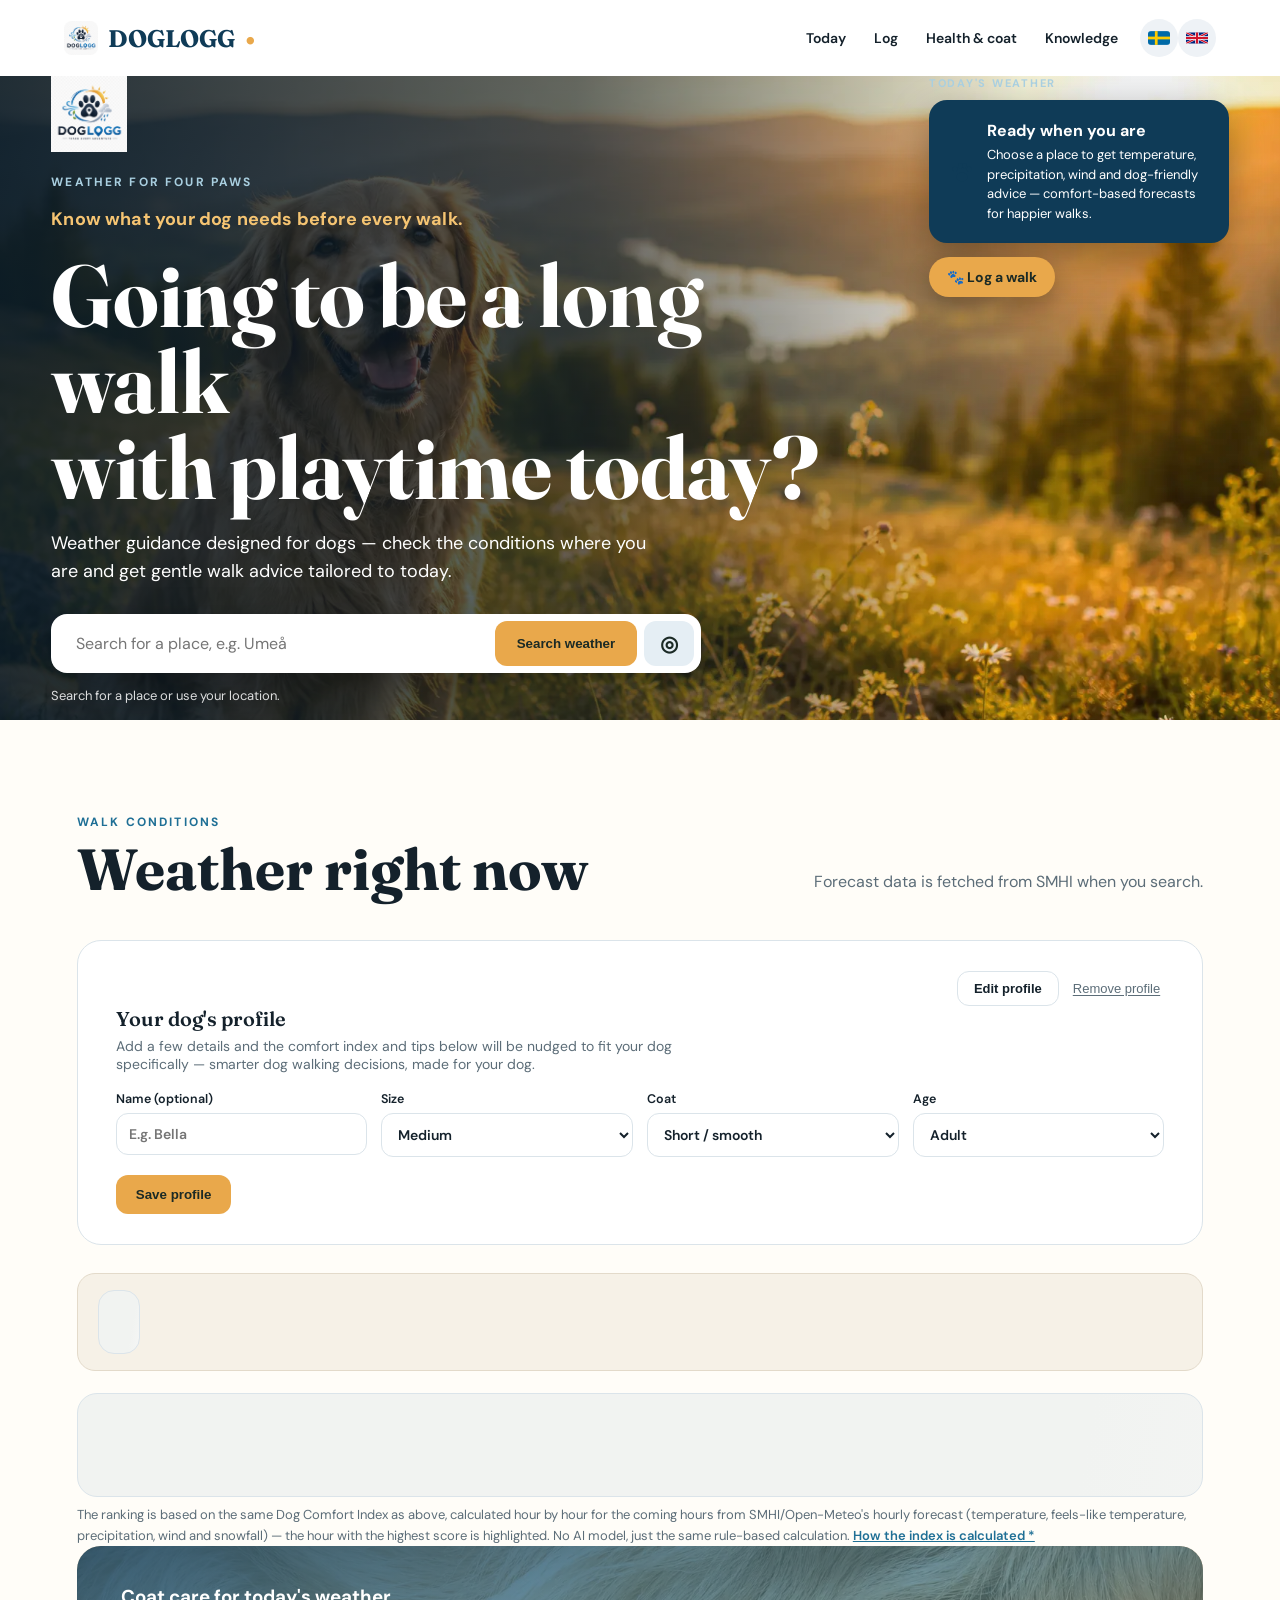
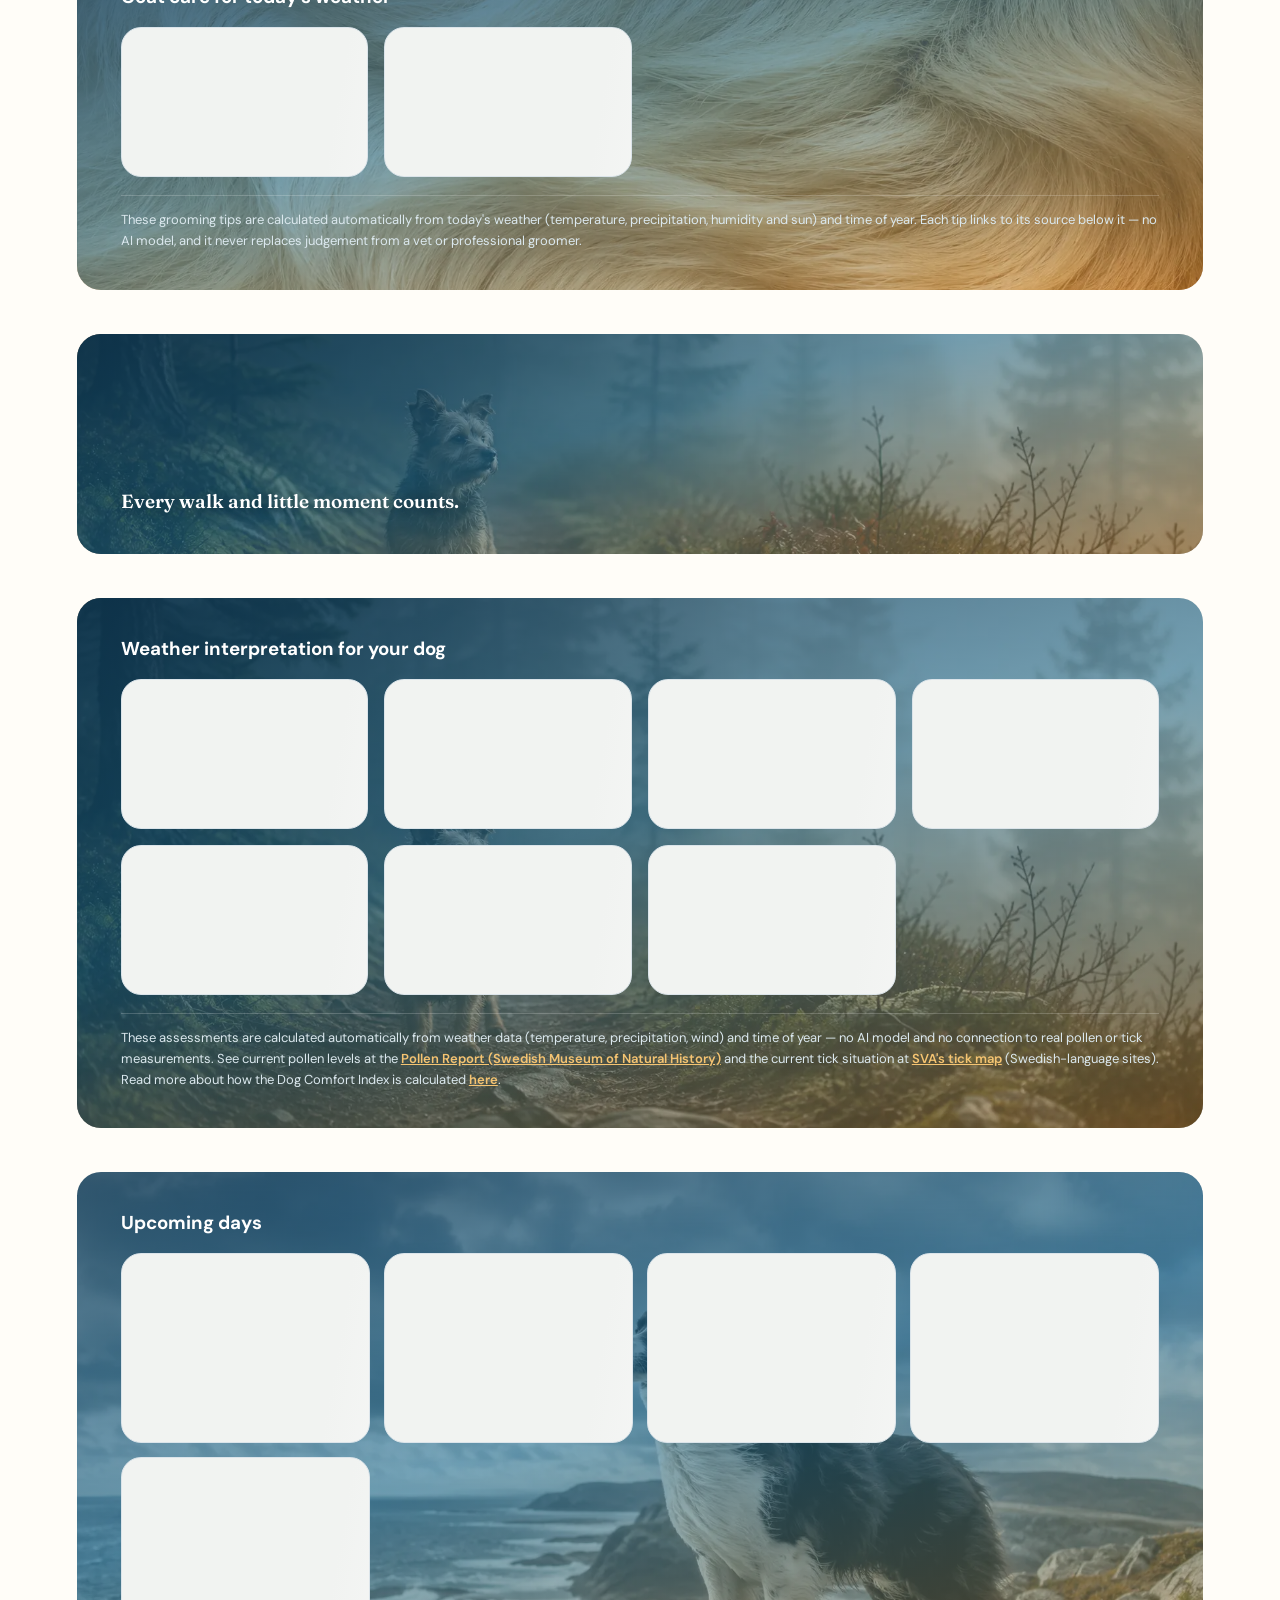
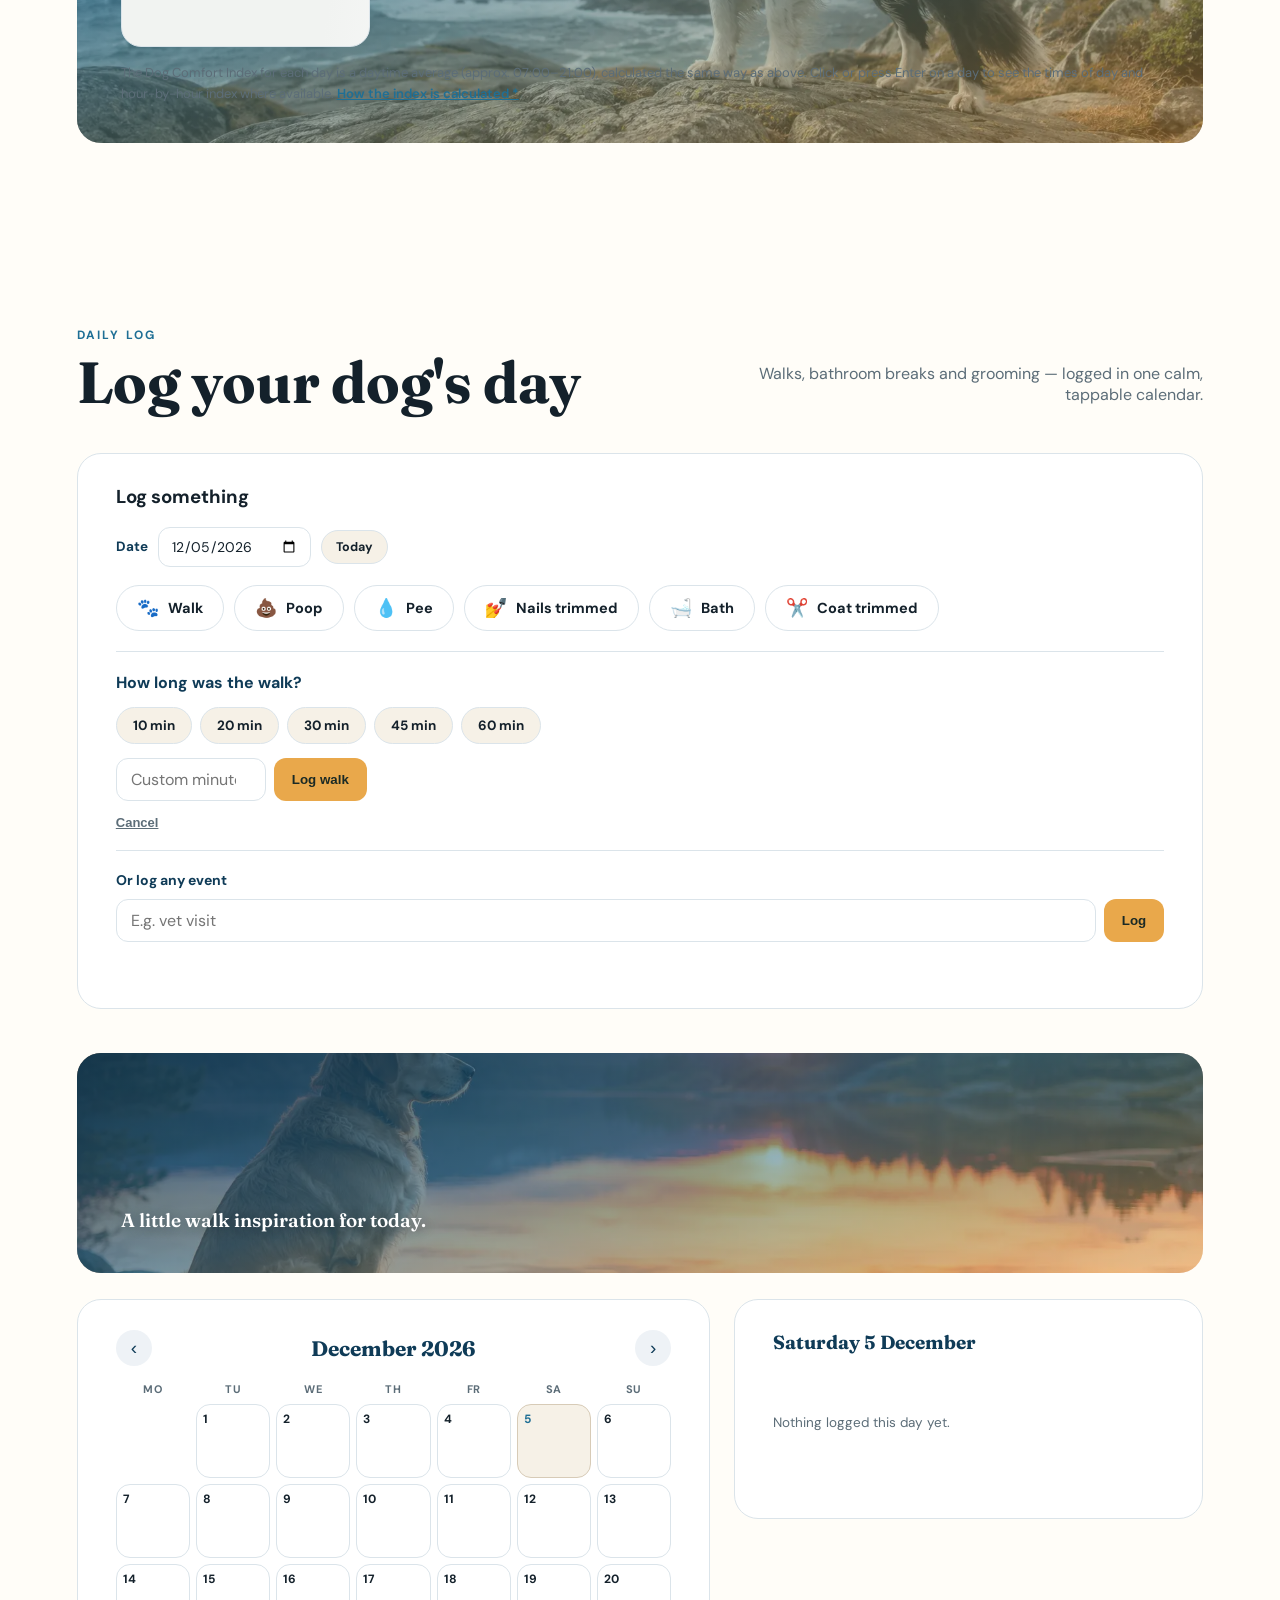
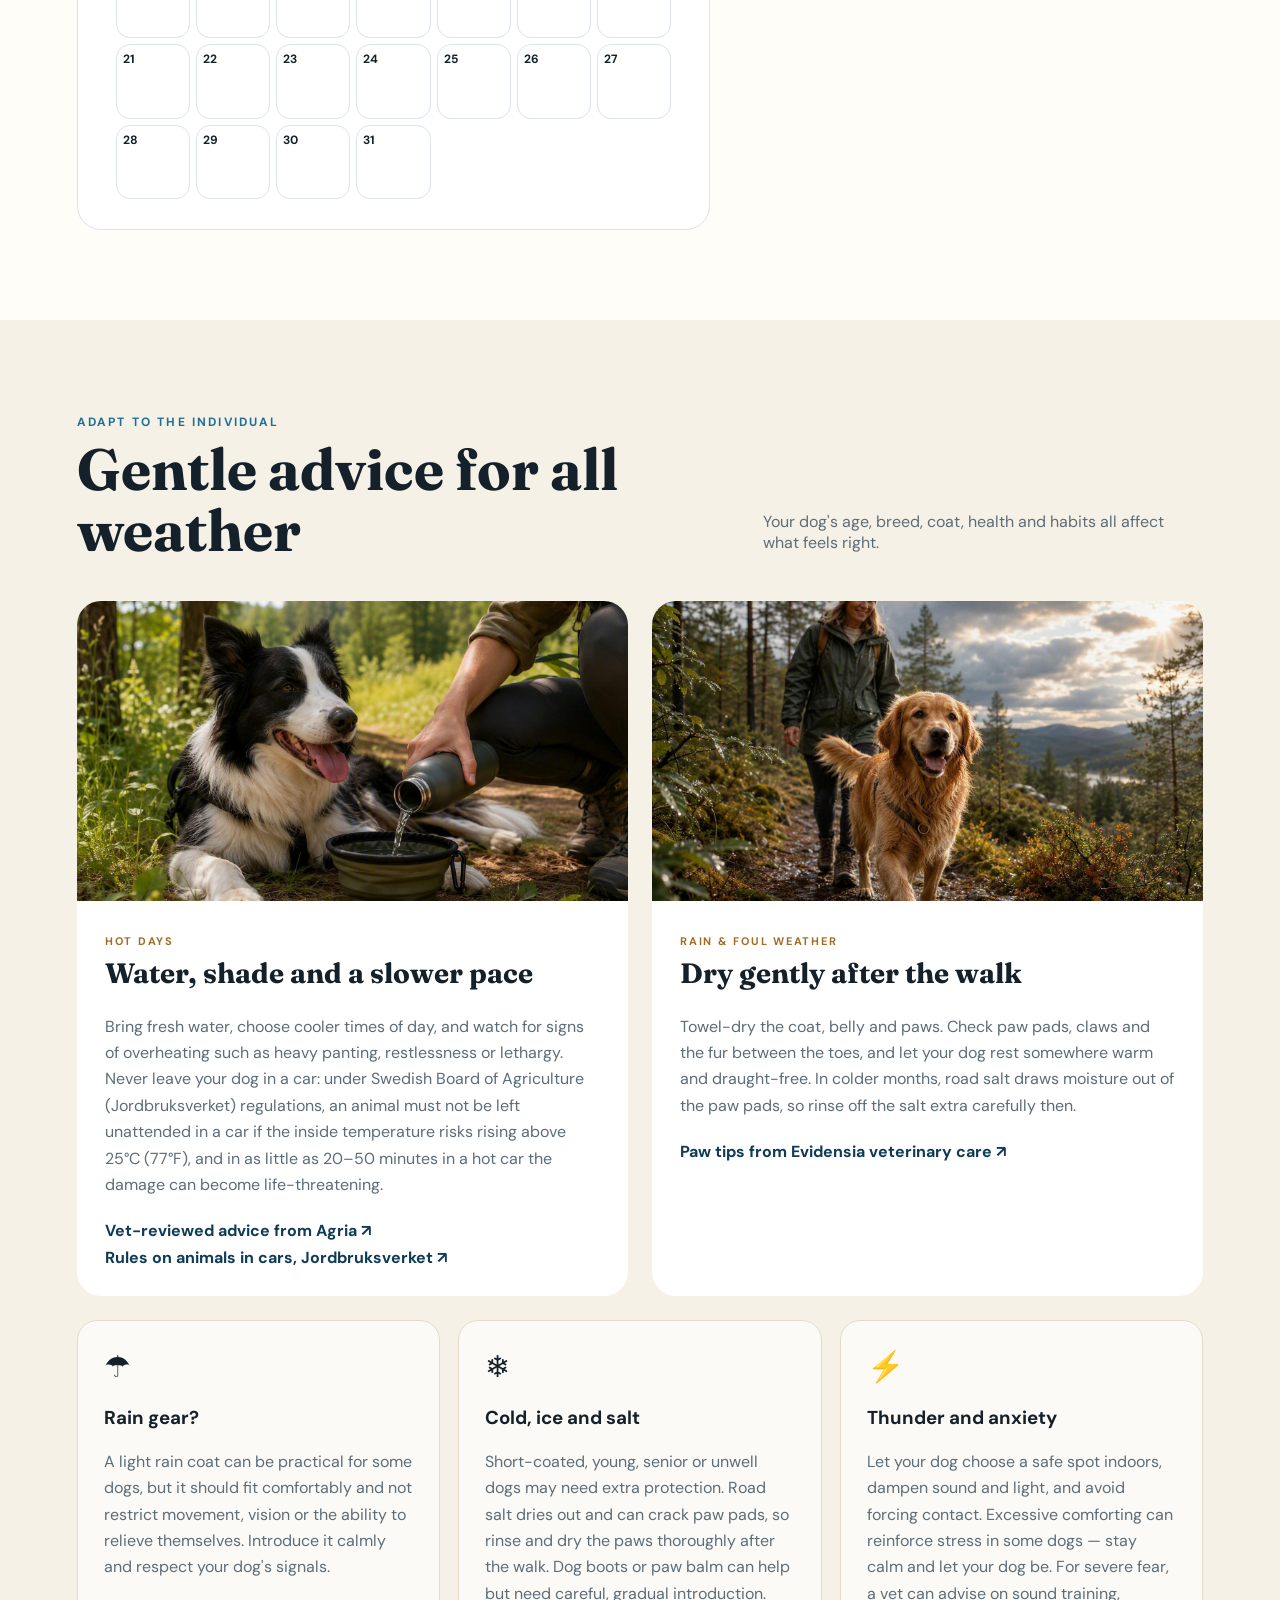
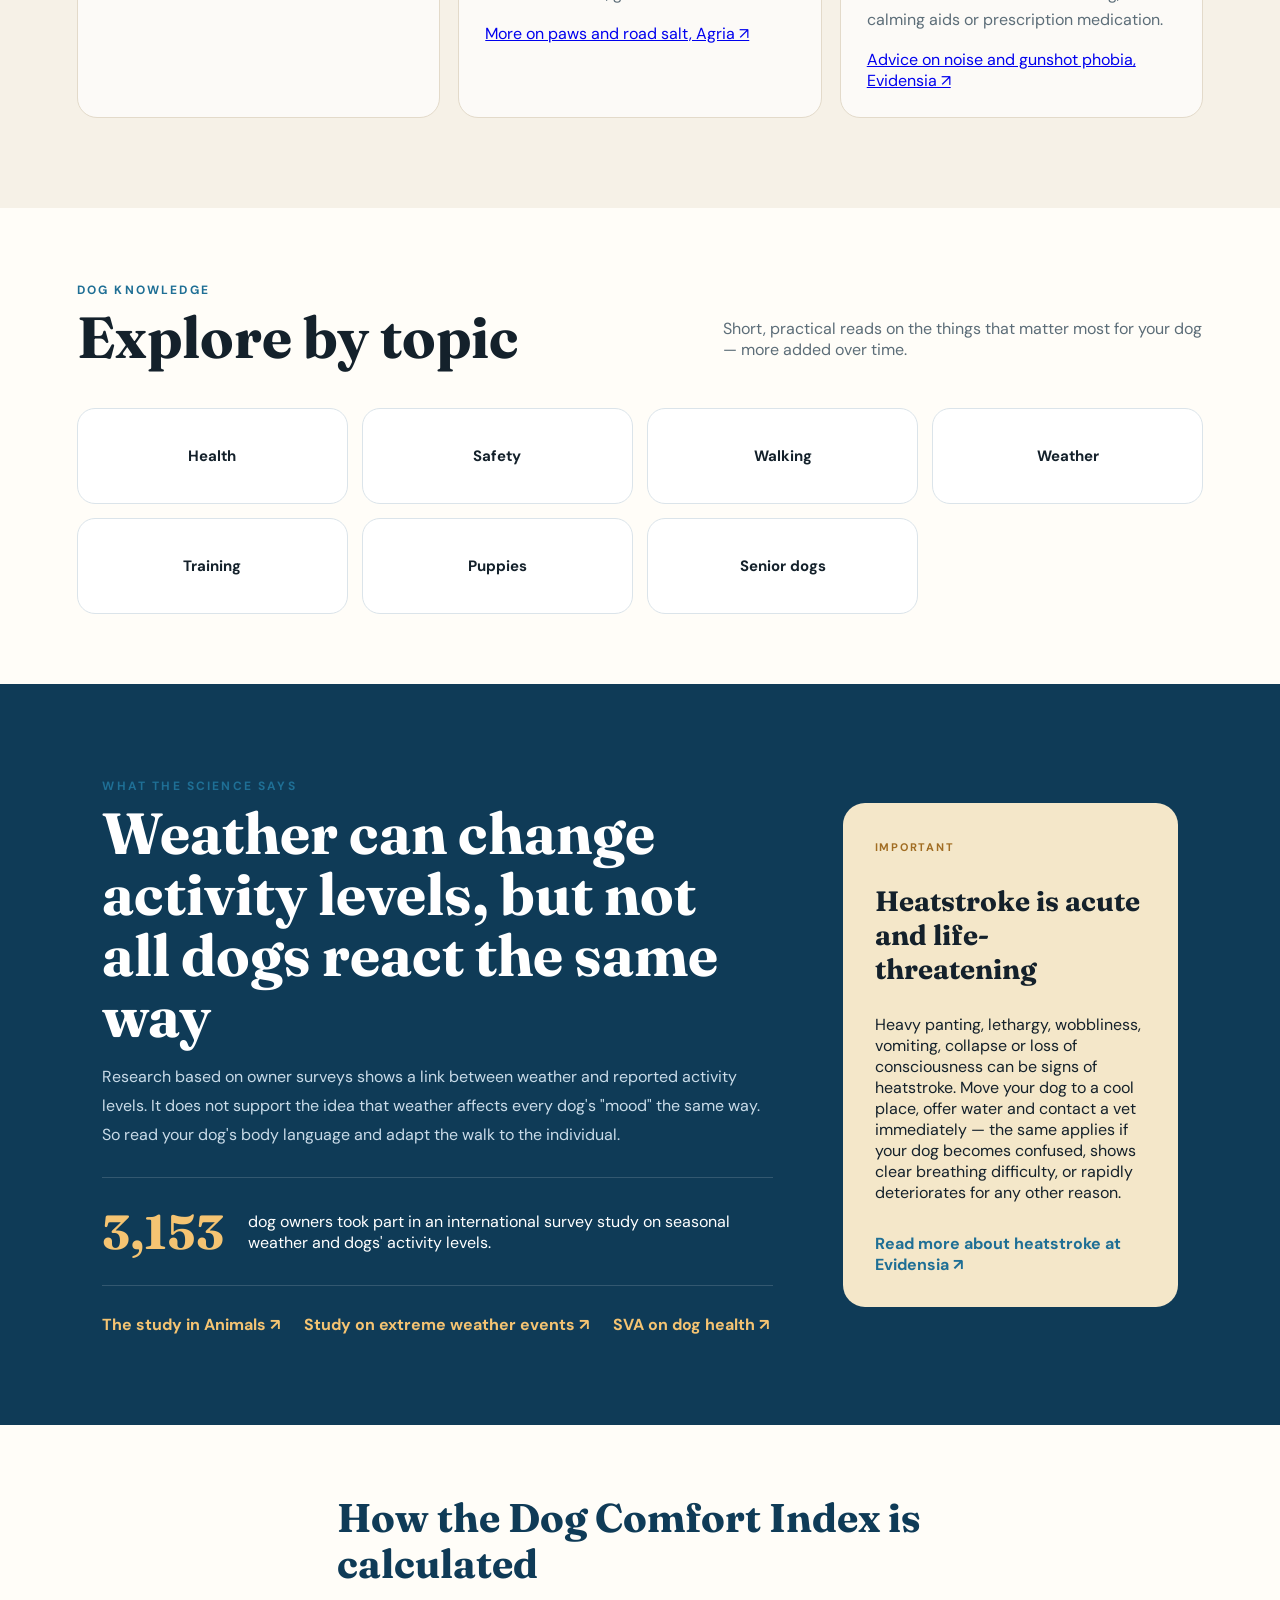
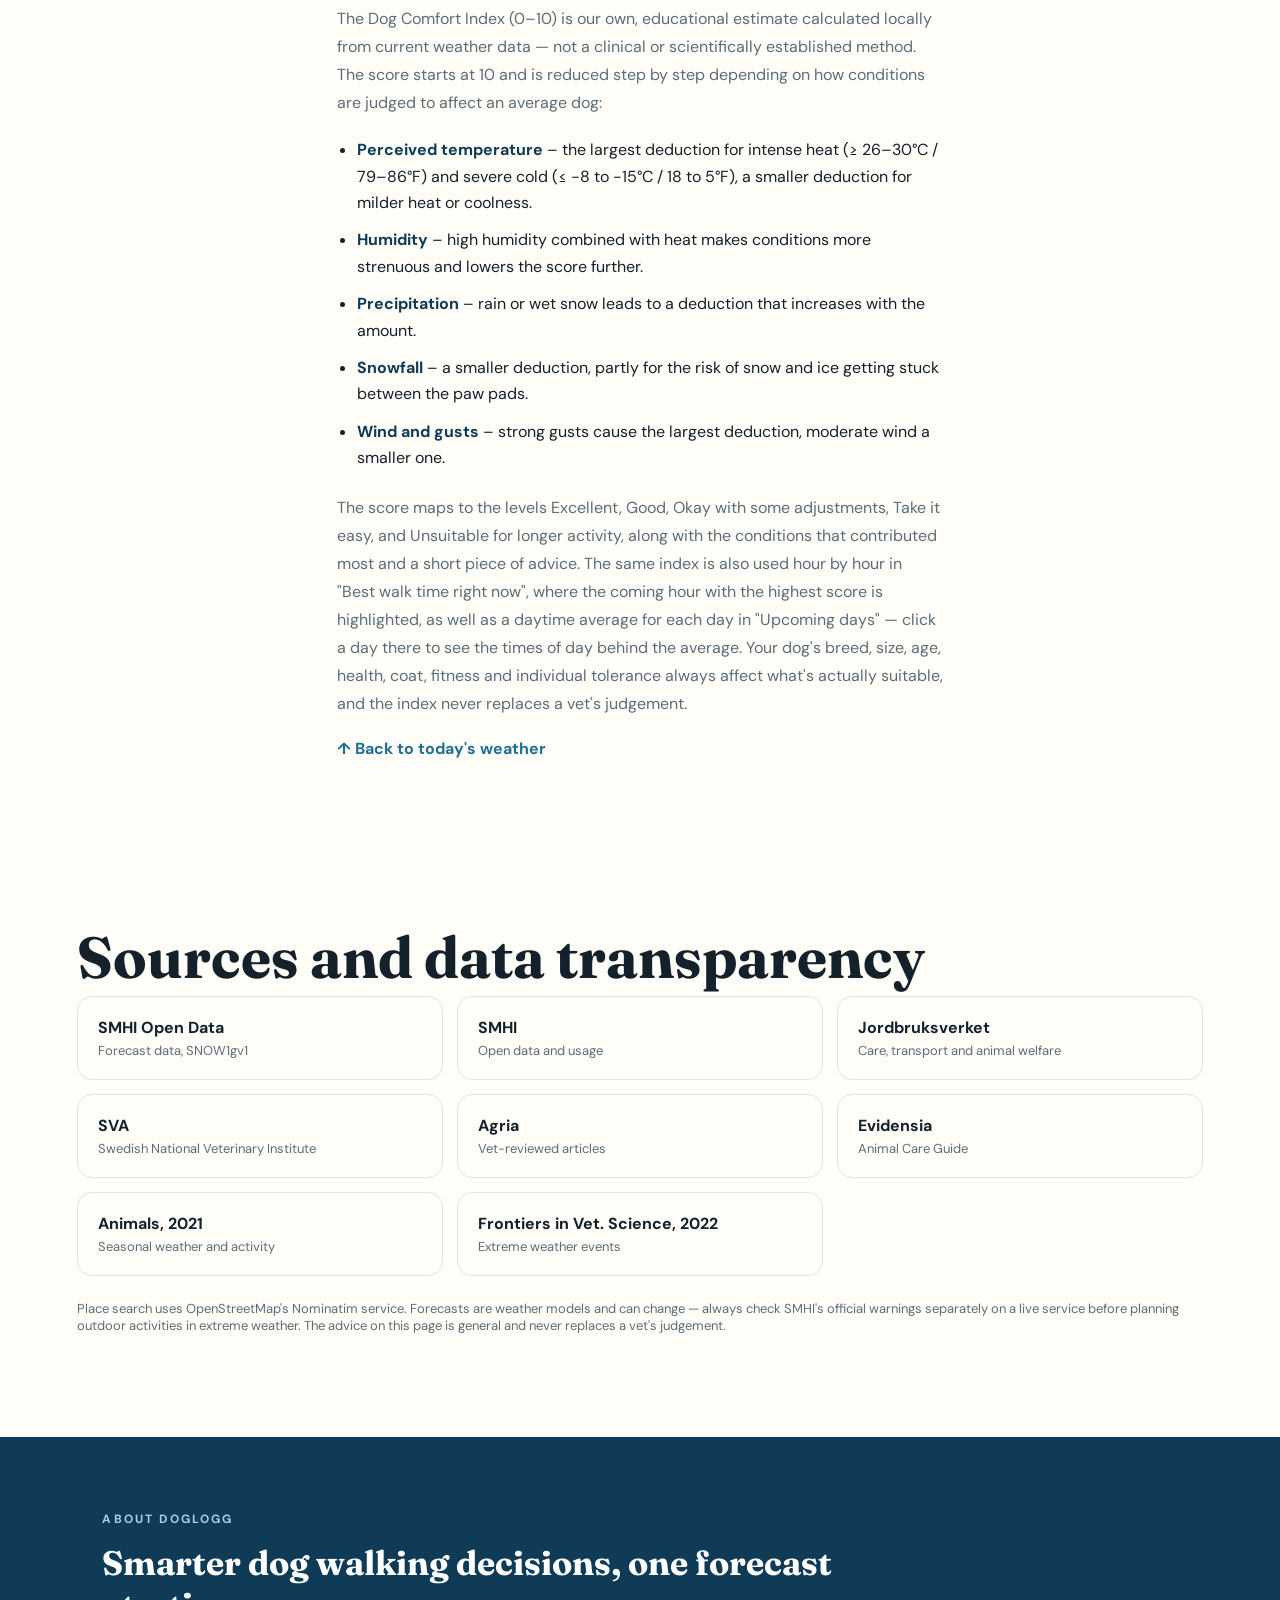
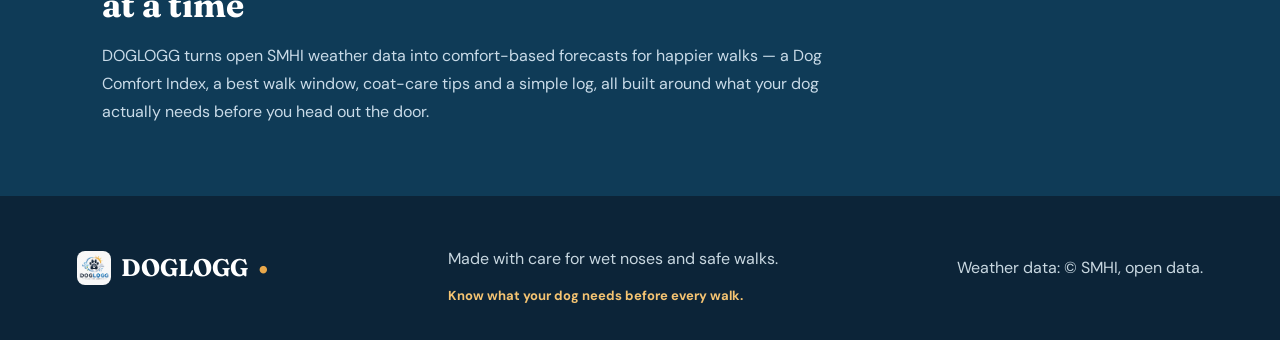
==== commit f1154cf8: "Add files via upload" ====
--- a/dogmeteo.html
+++ b/dogmeteo.html
@@ -201,12 +201,12 @@
       <button type="button" id="logDateToday" class="log-date-today" data-i18n="logDateToday">Today</button>
     </div>
     <div class="log-buttons" id="logButtons">
-      <button type="button" class="log-btn" data-type="walk"><span class="log-btn-icon" aria-hidden="true"><svg viewBox="0 0 24 24" width="1em" height="1em"><g transform="translate(-1,2) scale(.62)"><ellipse cx="12" cy="16.5" rx="5.2" ry="4.2" fill="currentColor" opacity=".55"/><ellipse cx="5.6" cy="9.4" rx="2.1" ry="2.6" fill="currentColor" opacity=".55"/><ellipse cx="10.4" cy="6.3" rx="2" ry="2.5" fill="currentColor" opacity=".55"/><ellipse cx="14.4" cy="6.3" rx="2" ry="2.5" fill="currentColor" opacity=".55"/><ellipse cx="18.6" cy="9.4" rx="2.1" ry="2.6" fill="currentColor" opacity=".55"/></g><g transform="translate(9,-3) scale(.62)"><ellipse cx="12" cy="16.5" rx="5.2" ry="4.2" fill="currentColor"/><ellipse cx="5.6" cy="9.4" rx="2.1" ry="2.6" fill="currentColor"/><ellipse cx="10.4" cy="6.3" rx="2" ry="2.5" fill="currentColor"/><ellipse cx="14.4" cy="6.3" rx="2" ry="2.5" fill="currentColor"/><ellipse cx="18.6" cy="9.4" rx="2.1" ry="2.6" fill="currentColor"/></g></svg></span><span data-i18n="logTypeWalk">Walk</span></button>
-      <button type="button" class="log-btn" data-type="poop"><span class="log-btn-icon" aria-hidden="true"><svg viewBox="0 0 24 24" width="1em" height="1em" fill="none" stroke="currentColor" stroke-width="1.7" stroke-linecap="round" stroke-linejoin="round"><path d="M8 19c-1.5 0-2.5-1-2.5-2.3 0-1 .6-1.8 1.6-2.1-.5-.4-.8-1-.8-1.7 0-1.1.9-2 2.1-2.1-.3-.4-.5-.9-.5-1.4 0-1.3 1.2-2.4 2.7-2.4.4 0 .8.1 1.1.2C12.1 6 13.2 5.3 14.5 5.3c1.9 0 3.5 1.4 3.5 3.1 0 .4-.1.8-.2 1.1 1.1.3 1.9 1.2 1.9 2.3 0 .7-.3 1.3-.9 1.7 1 .3 1.7 1.2 1.7 2.2 0 1.3-1.1 2.3-2.6 2.3H8z"/></svg></span><span data-i18n="logTypePoop">Poop</span></button>
-      <button type="button" class="log-btn" data-type="pee"><span class="log-btn-icon" aria-hidden="true"><svg viewBox="0 0 24 24" width="1em" height="1em" fill="none" stroke="currentColor" stroke-width="1.7" stroke-linecap="round" stroke-linejoin="round"><path d="M12 3.5c3.2 4.1 5.5 7.4 5.5 10.2a5.5 5.5 0 1 1-11 0c0-2.8 2.3-6.1 5.5-10.2z"/></svg></span><span data-i18n="logTypePee">Pee</span></button>
-      <button type="button" class="log-btn" data-type="nails"><span class="log-btn-icon" aria-hidden="true"><svg viewBox="0 0 24 24" width="1em" height="1em" fill="none" stroke="currentColor" stroke-width="1.7" stroke-linecap="round" stroke-linejoin="round"><path d="M6 12c0-4 2.5-7 4.5-7S15 8 15 12s-2.5 7-4.5 7S6 16 6 12z"/><path d="M14 9l4.5-2.5M14 15l4.5 2.5"/></svg></span><span data-i18n="logTypeNails">Nails trimmed</span></button>
-      <button type="button" class="log-btn" data-type="bath"><span class="log-btn-icon" aria-hidden="true"><svg viewBox="0 0 24 24" width="1em" height="1em" fill="none" stroke="currentColor" stroke-width="1.7" stroke-linecap="round" stroke-linejoin="round"><path d="M4 12h16v2a5 5 0 0 1-5 5H9a5 5 0 0 1-5-5v-2z"/><path d="M4 12V9.5A2.5 2.5 0 0 1 6.5 7c1 0 1.7.5 2.1 1.3M7 19v1.5M17 19v1.5M2.5 12h19"/></svg></span><span data-i18n="logTypeBath">Bath</span></button>
-      <button type="button" class="log-btn" data-type="coat"><span class="log-btn-icon" aria-hidden="true"><svg viewBox="0 0 24 24" width="1em" height="1em" fill="none" stroke="currentColor" stroke-width="1.7" stroke-linecap="round" stroke-linejoin="round"><circle cx="6" cy="6.5" r="2.3"/><circle cx="6" cy="17.5" r="2.3"/><path d="M8 8l11 8.5M8 16l11-8.5"/></svg></span><span data-i18n="logTypeCoat">Coat trimmed</span></button>
+      <button type="button" class="log-btn" data-type="walk"><span class="log-btn-icon" aria-hidden="true">🐾</span><span data-i18n="logTypeWalk">Walk</span></button>
+      <button type="button" class="log-btn" data-type="poop"><span class="log-btn-icon" aria-hidden="true">💩</span><span data-i18n="logTypePoop">Poop</span></button>
+      <button type="button" class="log-btn" data-type="pee"><span class="log-btn-icon" aria-hidden="true">💧</span><span data-i18n="logTypePee">Pee</span></button>
+      <button type="button" class="log-btn" data-type="nails"><span class="log-btn-icon" aria-hidden="true">💅</span><span data-i18n="logTypeNails">Nails trimmed</span></button>
+      <button type="button" class="log-btn" data-type="bath"><span class="log-btn-icon" aria-hidden="true">🛁</span><span data-i18n="logTypeBath">Bath</span></button>
+      <button type="button" class="log-btn" data-type="coat"><span class="log-btn-icon" aria-hidden="true">✂️</span><span data-i18n="logTypeCoat">Coat trimmed</span></button>
     </div>
     <div id="walkDurationPicker" class="walk-duration" hidden>
       <p data-i18n="logWalkPrompt">How long was the walk?</p>
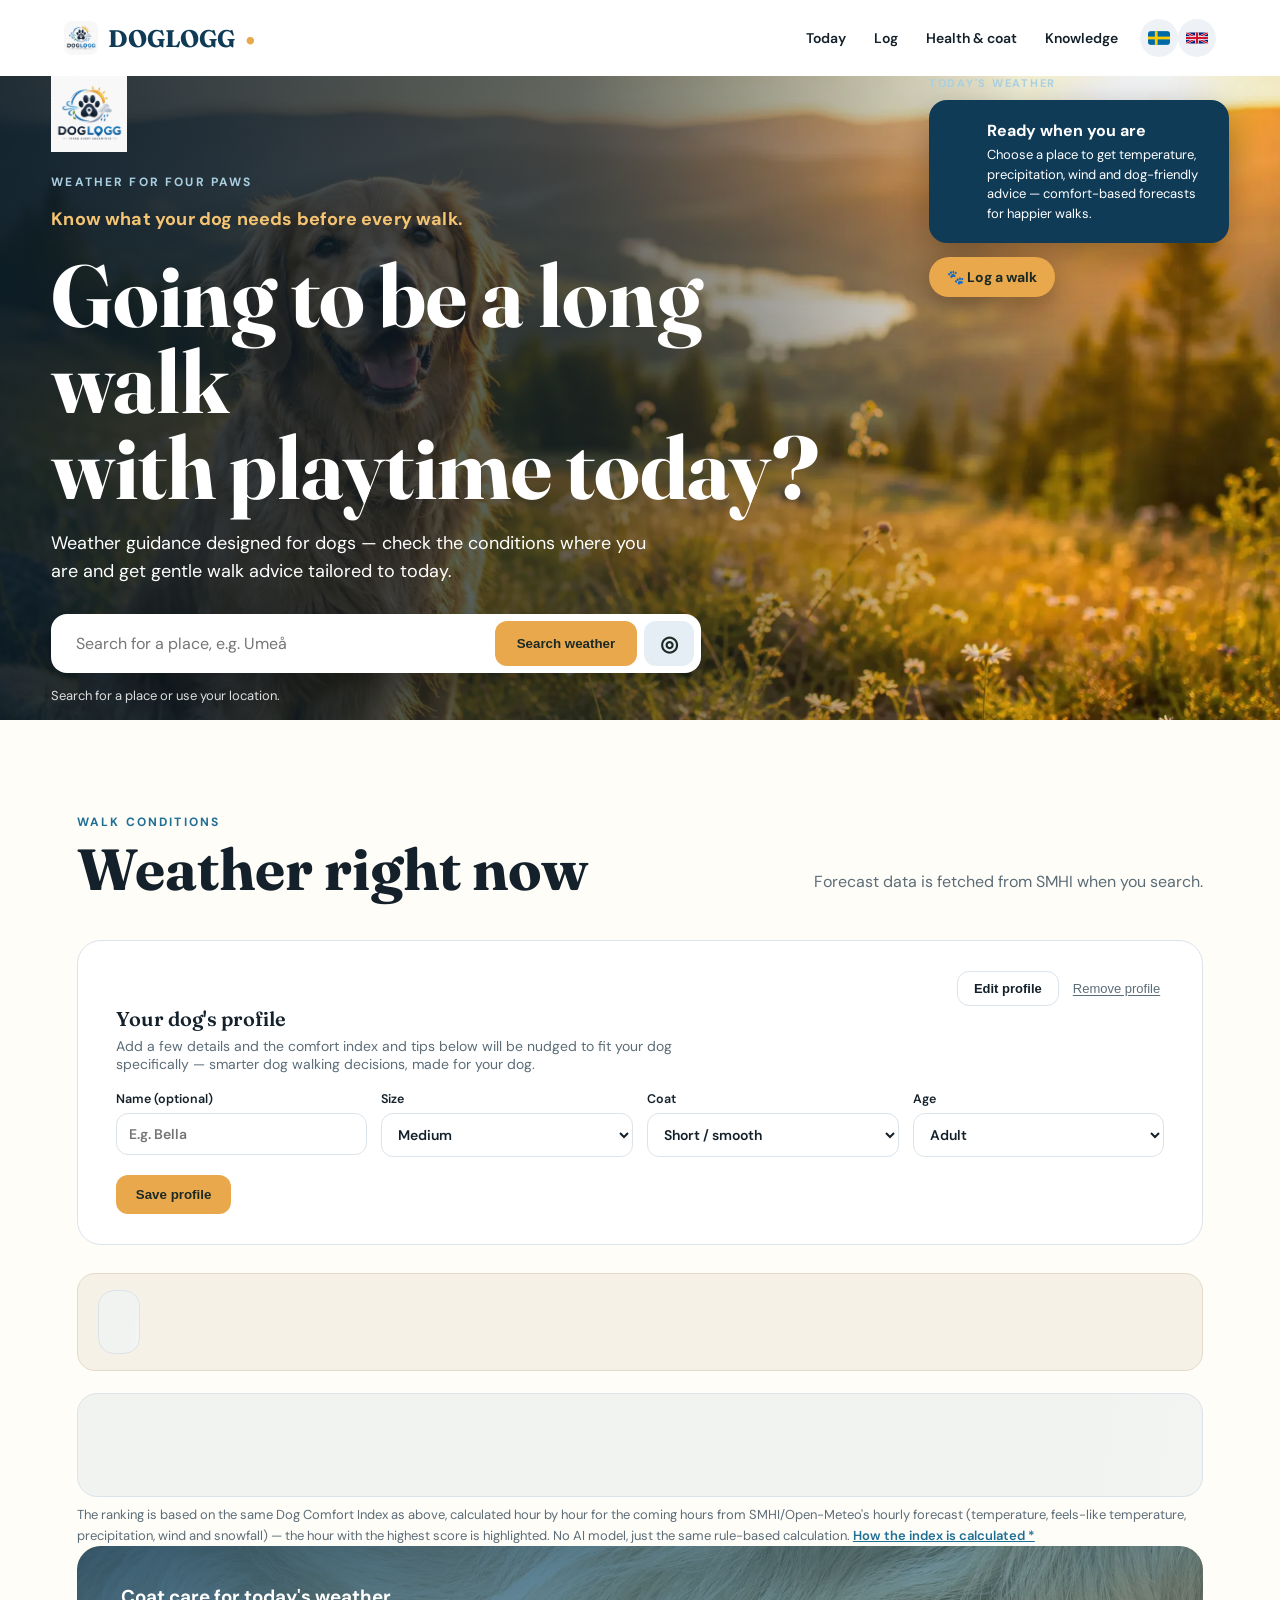
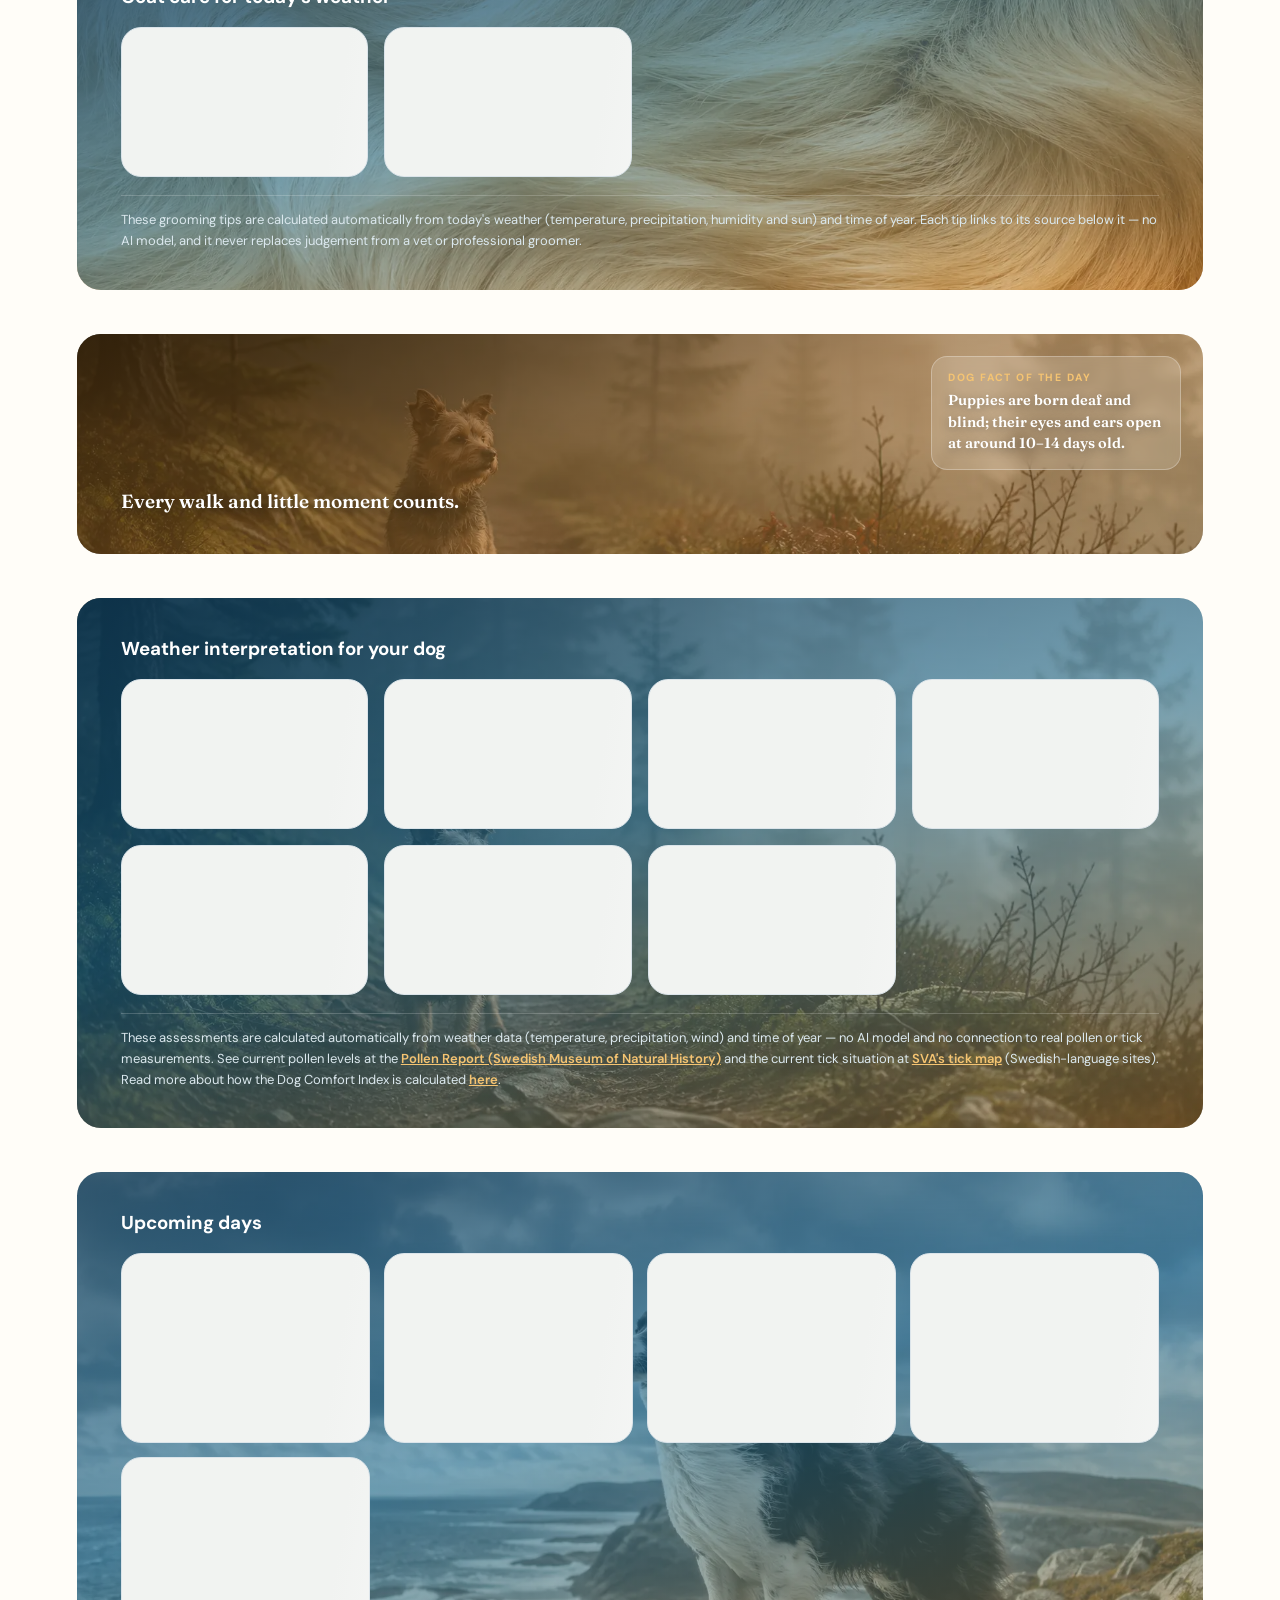
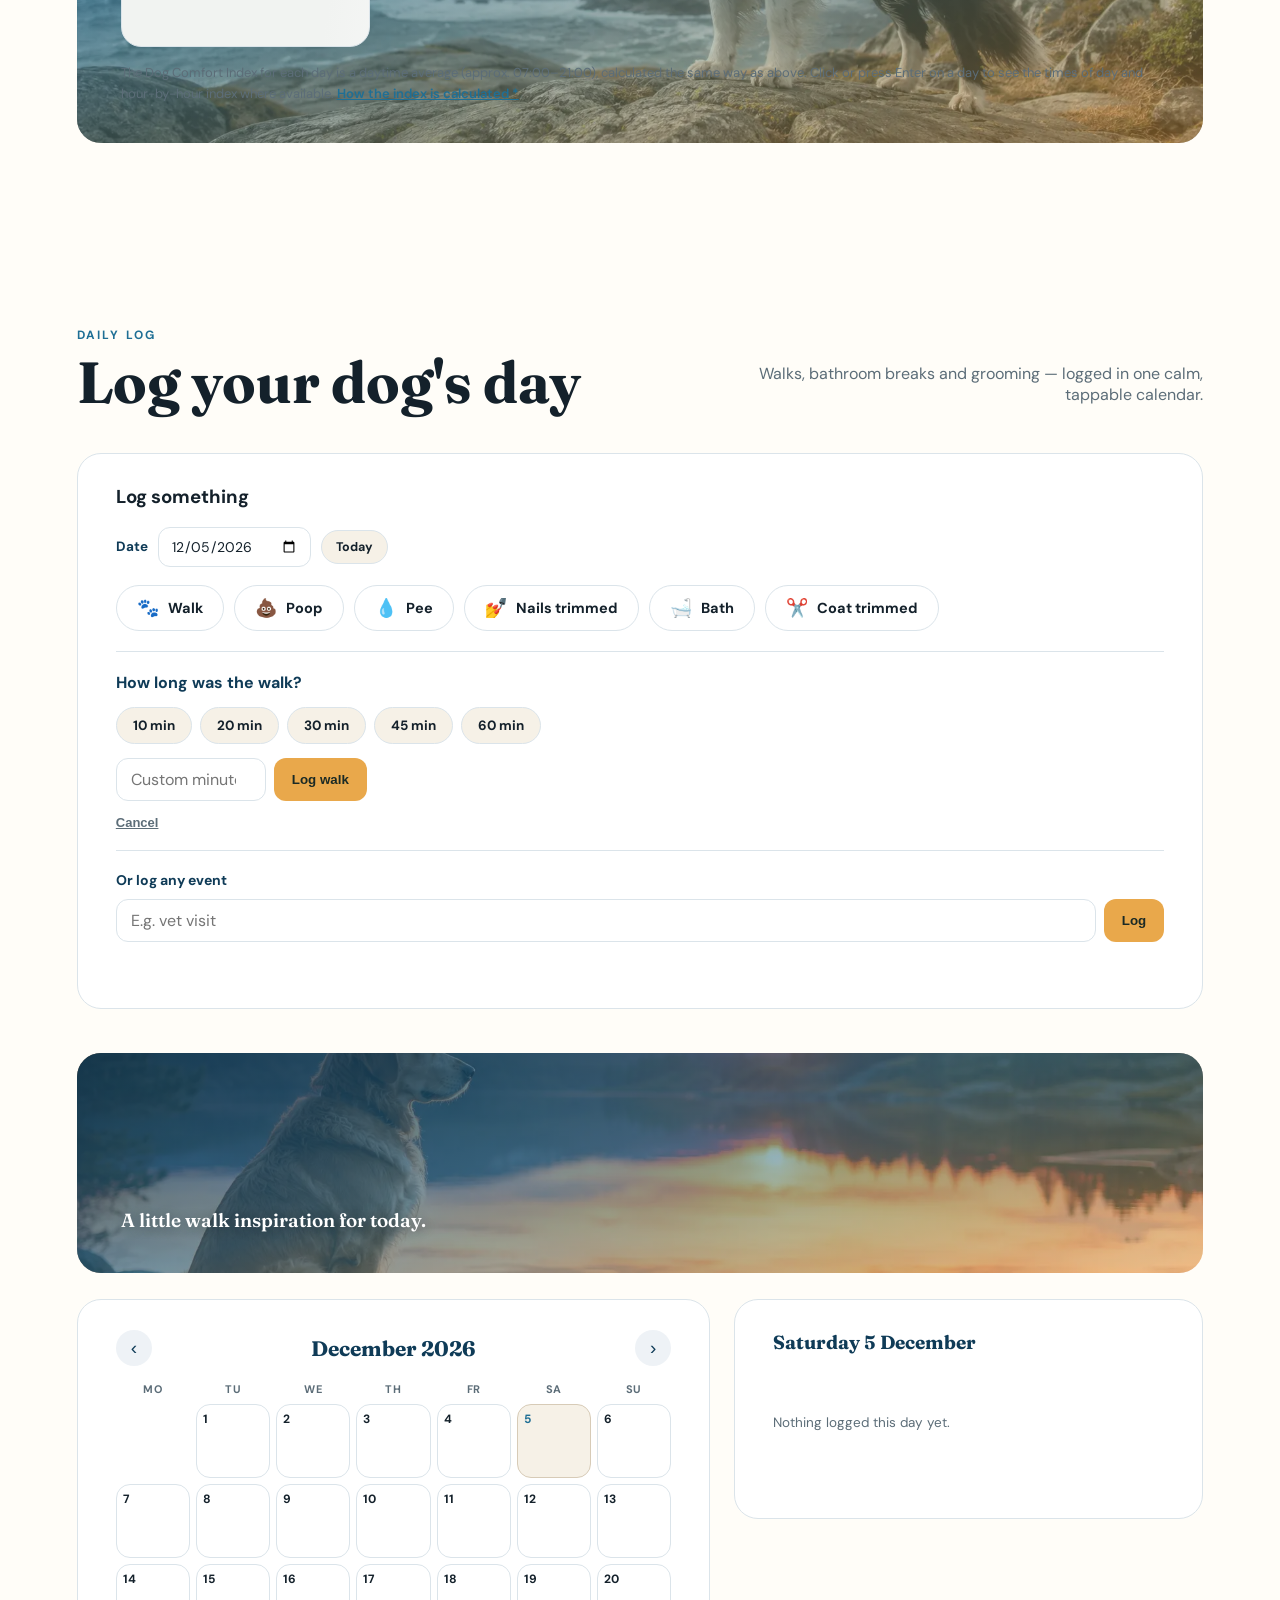
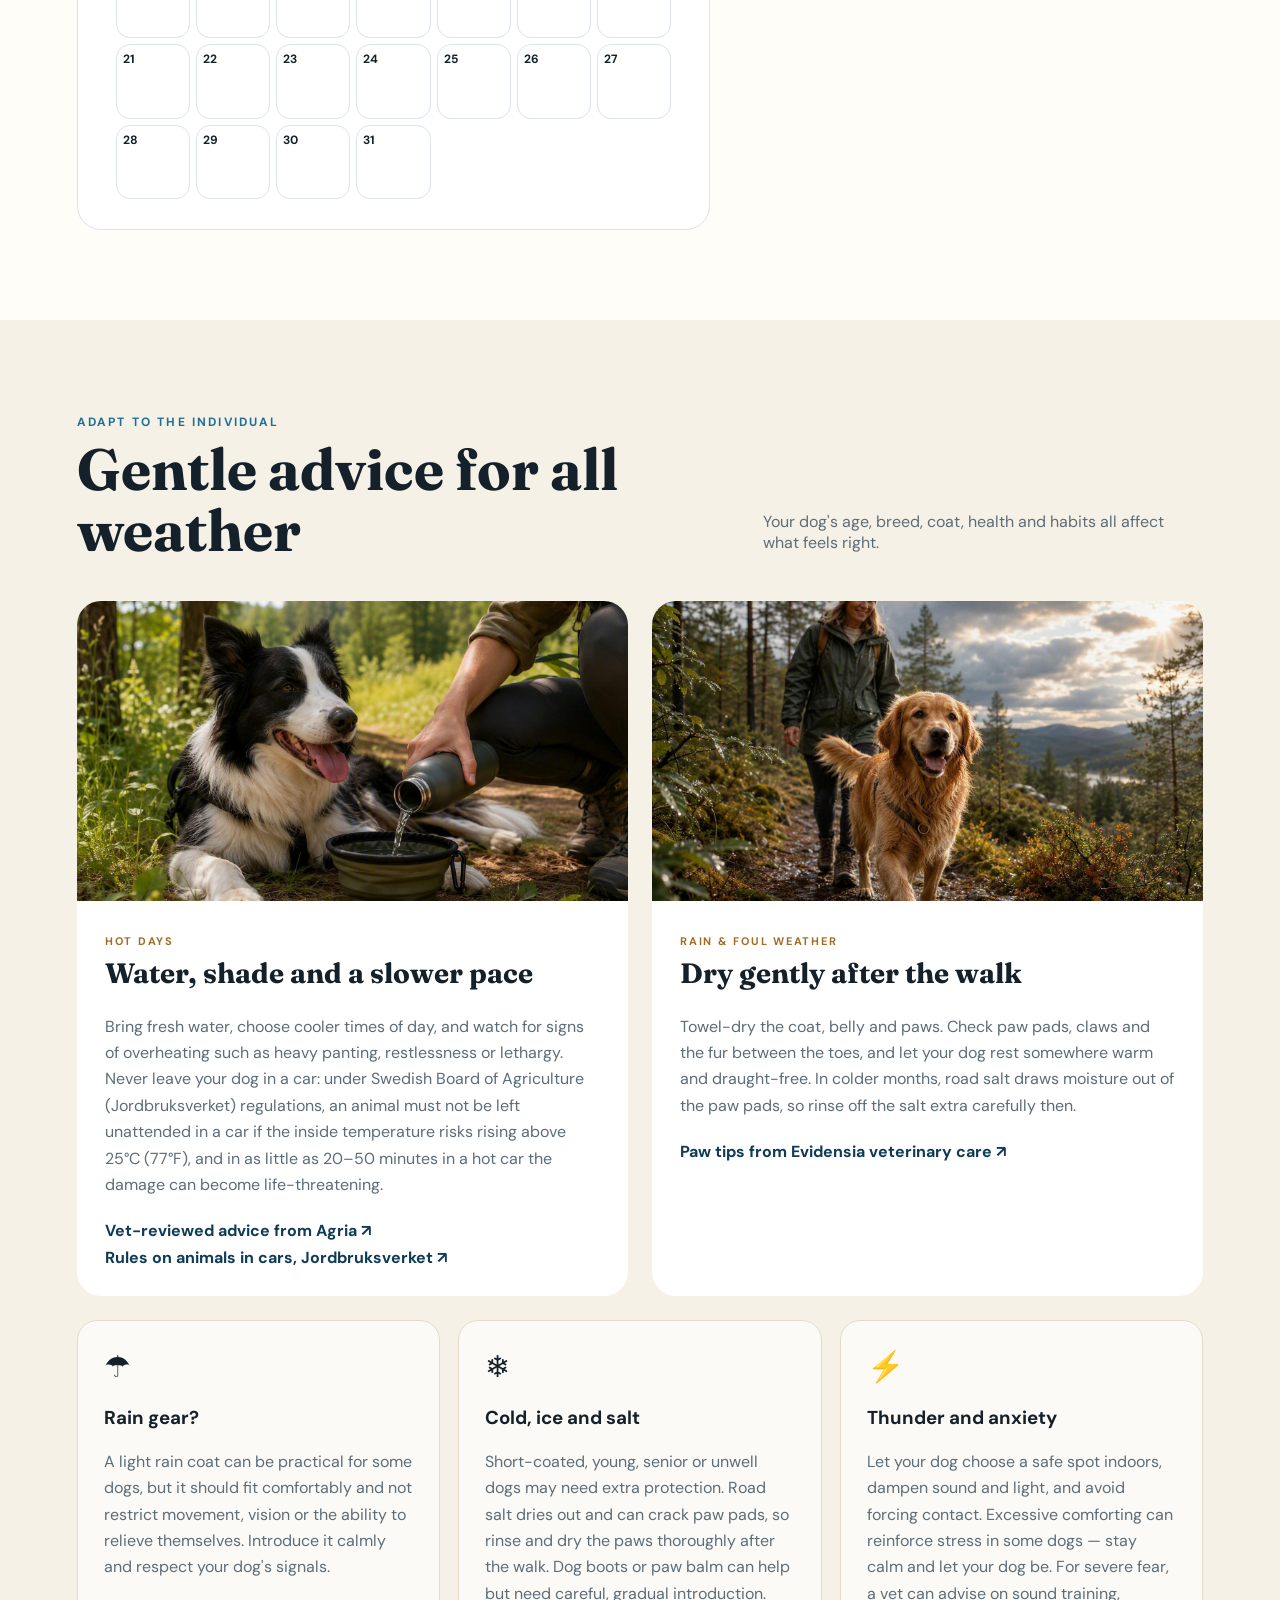
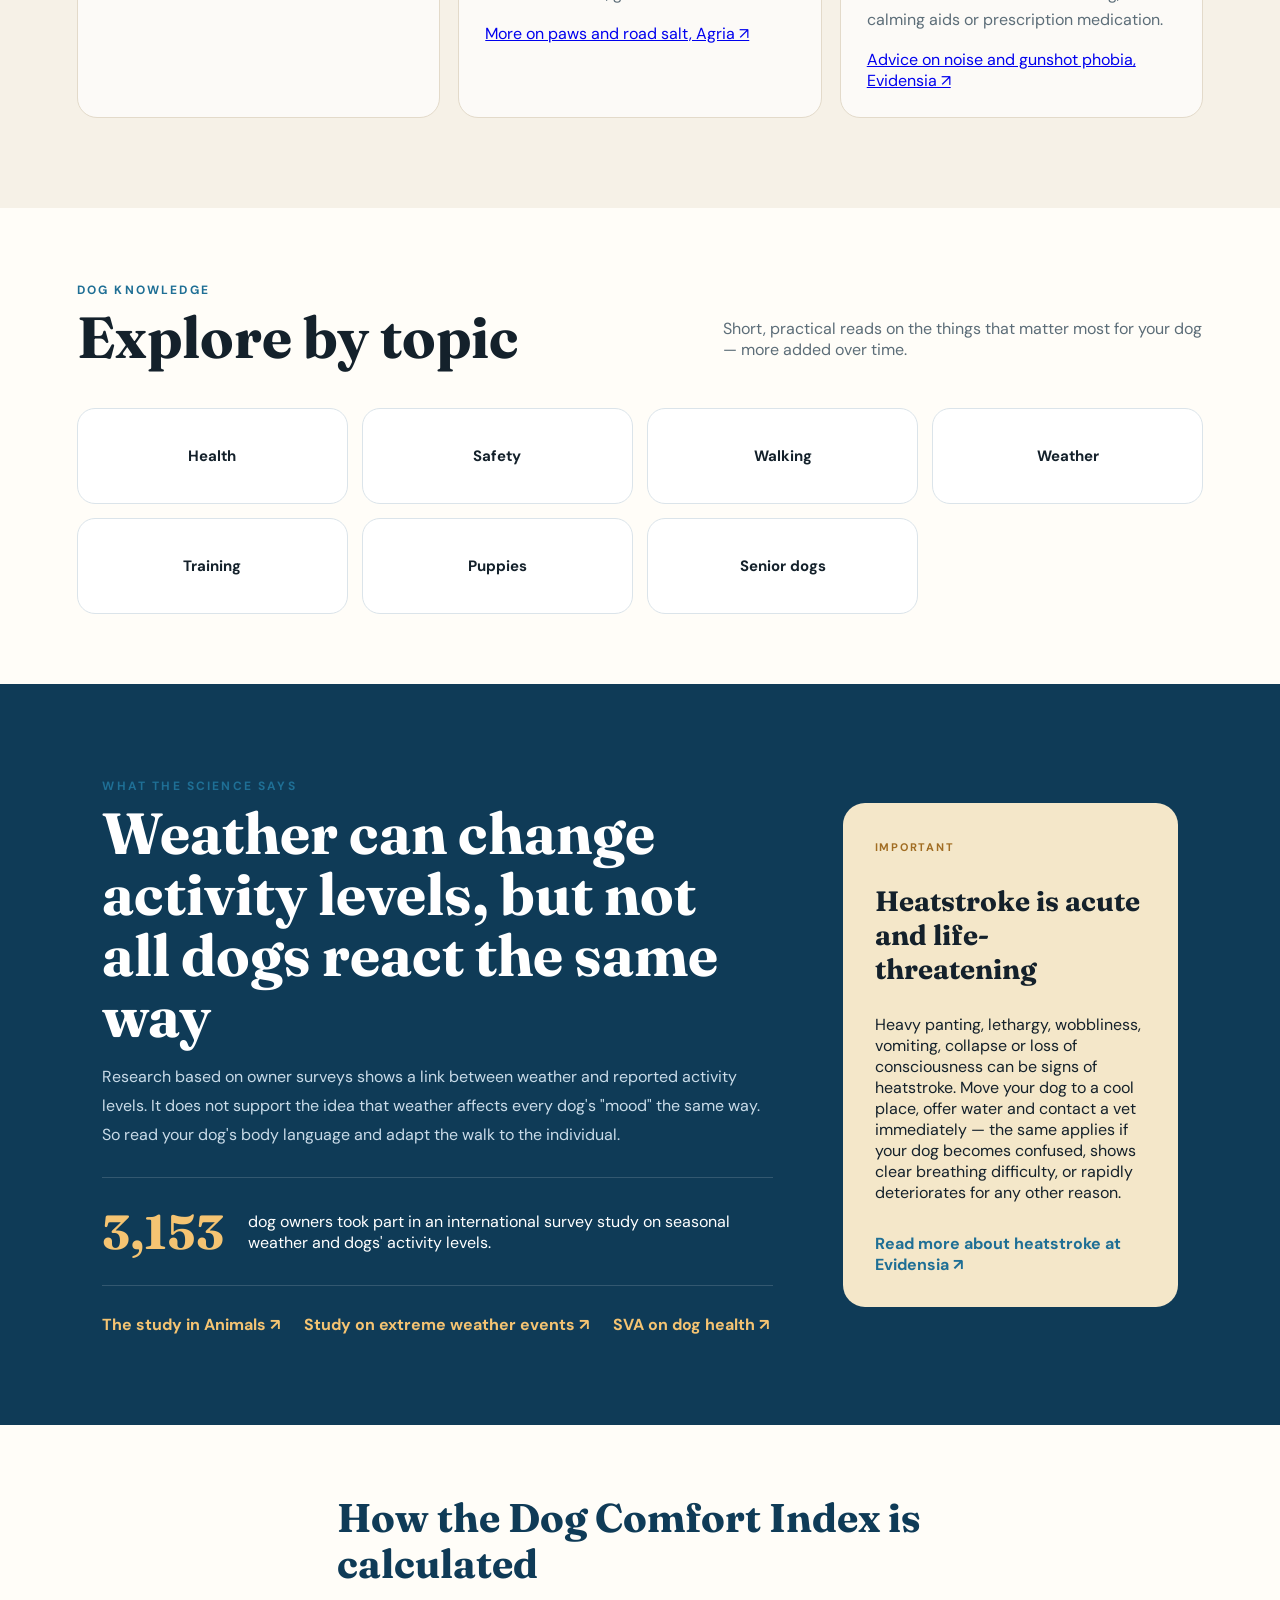
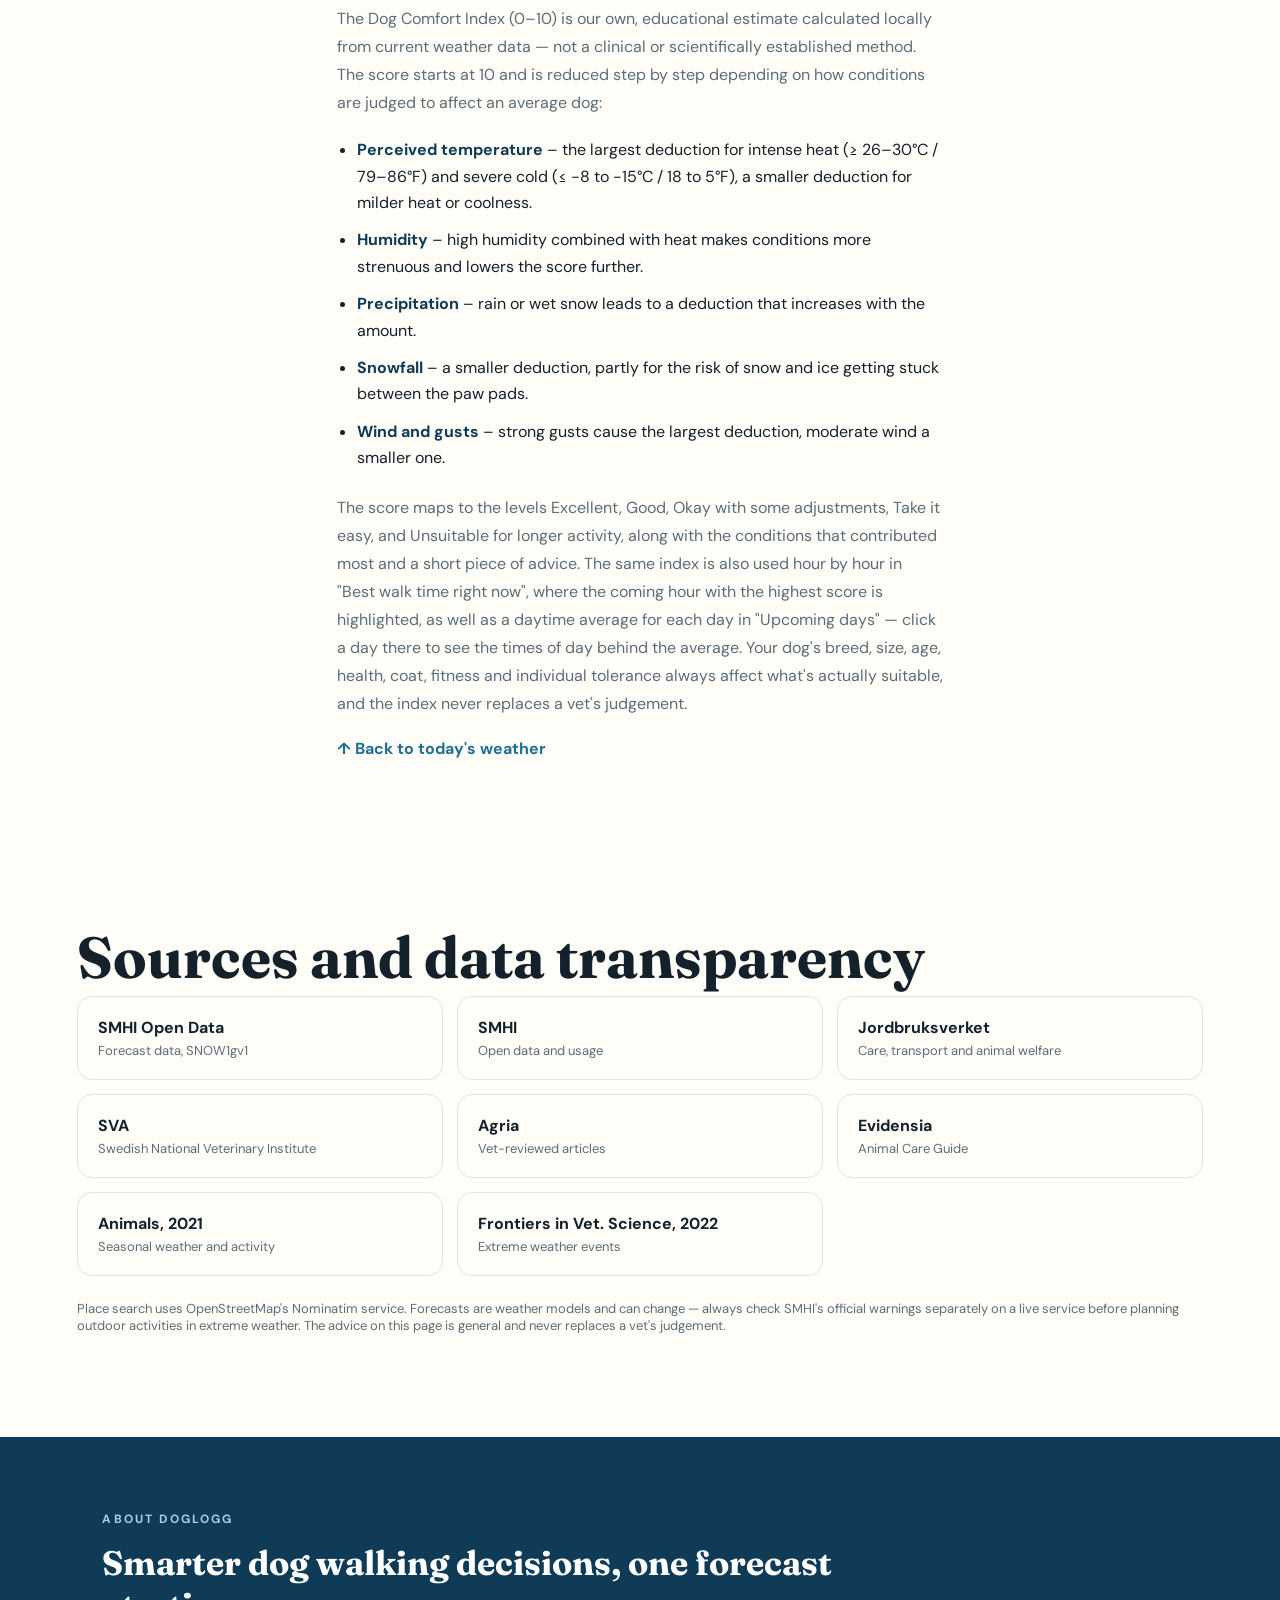
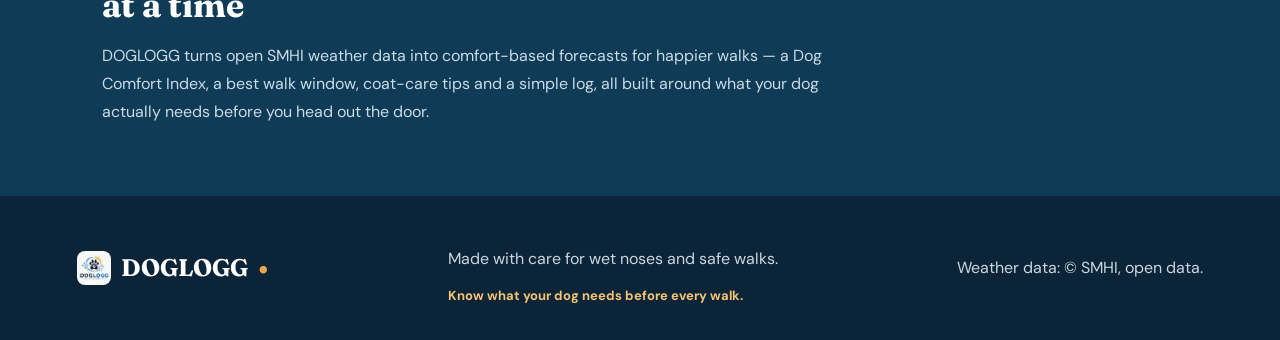
==== commit ecab627e: "Add files via upload" ====
--- a/dogmeteo.html
+++ b/dogmeteo.html
@@ -160,8 +160,12 @@
     </div>
     <p class="advice-disclaimer" data-i18n="coatCareFootnote">These grooming tips are calculated automatically from today's weather (temperature, precipitation, humidity and sun) and time of year. Each tip links to its source below it — no AI model, and it never replaces judgement from a vet or professional groomer.</p>
   </div>
-  <div class="panel panel--random" id="heroPanelLog">
+  <div class="panel panel--random panel--gold" id="heroPanelLog">
     <p class="panel-caption" data-i18n="logPhotoCaption">Every walk and little moment counts.</p>
+    <div class="panel-fact">
+      <span class="panel-fact-kicker" data-i18n="dogFactOfDayLabel">Dog fact of the day</span>
+      <p id="logPanelFact">&nbsp;</p>
+    </div>
   </div>
   <div class="panel panel--advice">
     <h3 class="subheading" data-i18n="adviceHeading">Weather interpretation for your dog</h3>
--- a/styles.css
+++ b/styles.css
@@ -100,6 +100,10 @@
 .panel--fur-orange::before{background-image:url("assets/fur-orange.jpg");background-image:-webkit-image-set(url("assets/fur-orange.webp") 1x);background-image:image-set(url("assets/fur-orange.webp") 1x,url("assets/fur-orange.jpg") 1x)}
 .panel--random{display:flex;align-items:flex-end;min-height:220px}
 .panel-caption{margin:0;color:#fff;font:600 19px/1.5 Fraunces,serif;max-width:520px;text-shadow:0 2px 12px rgba(10,22,32,.45)}
+.panel--gold::after{background:linear-gradient(165deg,rgba(58,38,12,.82) 0%,rgba(140,92,32,.55) 45%,rgba(233,168,75,.35) 100%)}
+.panel-fact{position:absolute;top:22px;right:22px;max-width:250px;background:rgba(255,253,248,.16);backdrop-filter:blur(6px);-webkit-backdrop-filter:blur(6px);border:1px solid rgba(255,255,255,.28);border-radius:16px;padding:14px 16px;text-align:left}
+.panel-fact-kicker{display:block;font-size:10.5px;letter-spacing:.14em;font-weight:700;color:#f5c472;text-transform:uppercase;margin-bottom:6px}
+.panel-fact p{margin:0;color:#fff;font:600 14.5px/1.5 Fraunces,serif;text-shadow:0 2px 10px rgba(10,22,32,.35)}
 .place-results:not([hidden]){display:block}
 .place-list{display:flex;flex-direction:column;gap:8px;background:#ffffffee;border-radius:16px;padding:10px;max-width:650px;box-shadow:0 16px 40px #0004}
 .place-list-hint{font-size:12px;color:var(--muted);padding:2px 6px 6px}
@@ -126,7 +130,7 @@
 .comfort-recommendations{margin:0 0 12px;padding-left:20px;display:flex;flex-direction:column;gap:4px;font-size:13px;color:#eef5f1}
 .comfort-recommendations li{line-height:1.5}
 .comfort-disclaimer{font-size:12px;line-height:1.5;color:#c9dce8;margin:0}
-@media(max-width:900px){nav{display:none}.hero{min-height:720px}.hero h1 br{display:none}.hero-inner--split{grid-template-columns:1fr;width:91%}.hero-weather{max-width:380px}.search{flex-wrap:wrap}.search input{height:52px;flex-basis:100%}.search button{flex:1}.section-head{display:block}.current{grid-template-columns:1fr}.metrics{grid-template-columns:repeat(3,1fr)}.daily{grid-template-columns:repeat(2,1fr)}.story-grid,.science{grid-template-columns:1fr}.tips,.sources .source-grid{grid-template-columns:1fr}.science{gap:30px}footer{align-items:flex-start;flex-direction:column}.panel{padding:30px 22px}.hero-logo{height:56px}body{padding-bottom:calc(60px + env(safe-area-inset-bottom))}.tabbar{display:flex}}@media(max-width:520px){.weather-wrap,.advice-section,.sources{padding:64px 18px}.hero-inner{width:91%}.hero h1{font-size:48px}.current{padding:22px}.temp{font-size:58px}.metrics{grid-template-columns:1fr}.daily{grid-template-columns:1fr}.story img{height:240px}.panel{padding:24px 16px;margin-top:32px}.best-walk-highlight{flex-direction:column;align-items:flex-start;gap:12px}.panel--random{min-height:170px}}
+@media(max-width:900px){nav{display:none}.hero{min-height:720px}.hero h1 br{display:none}.hero-inner--split{grid-template-columns:1fr;width:91%}.hero-weather{max-width:380px}.search{flex-wrap:wrap}.search input{height:52px;flex-basis:100%}.search button{flex:1}.section-head{display:block}.current{grid-template-columns:1fr}.metrics{grid-template-columns:repeat(3,1fr)}.daily{grid-template-columns:repeat(2,1fr)}.story-grid,.science{grid-template-columns:1fr}.tips,.sources .source-grid{grid-template-columns:1fr}.science{gap:30px}footer{align-items:flex-start;flex-direction:column}.panel{padding:30px 22px}.hero-logo{height:56px}body{padding-bottom:calc(60px + env(safe-area-inset-bottom))}.tabbar{display:flex}}@media(max-width:520px){.weather-wrap,.advice-section,.sources{padding:64px 18px}.hero-inner{width:91%}.hero h1{font-size:48px}.current{padding:22px}.temp{font-size:58px}.metrics{grid-template-columns:1fr}.daily{grid-template-columns:1fr}.story img{height:240px}.panel{padding:24px 16px;margin-top:32px}.best-walk-highlight{flex-direction:column;align-items:flex-start;gap:12px}.panel--random{min-height:170px;flex-direction:column;align-items:flex-start;gap:14px}.panel-fact{position:static;max-width:100%}}
 .dog-profile-panel{margin:0 0 28px}
 .dog-profile-heading{margin:0 0 6px;font:600 20px "Fraunces",serif}
 .dog-profile-intro{margin:0 0 18px;color:var(--muted);font-size:14px;max-width:56ch}
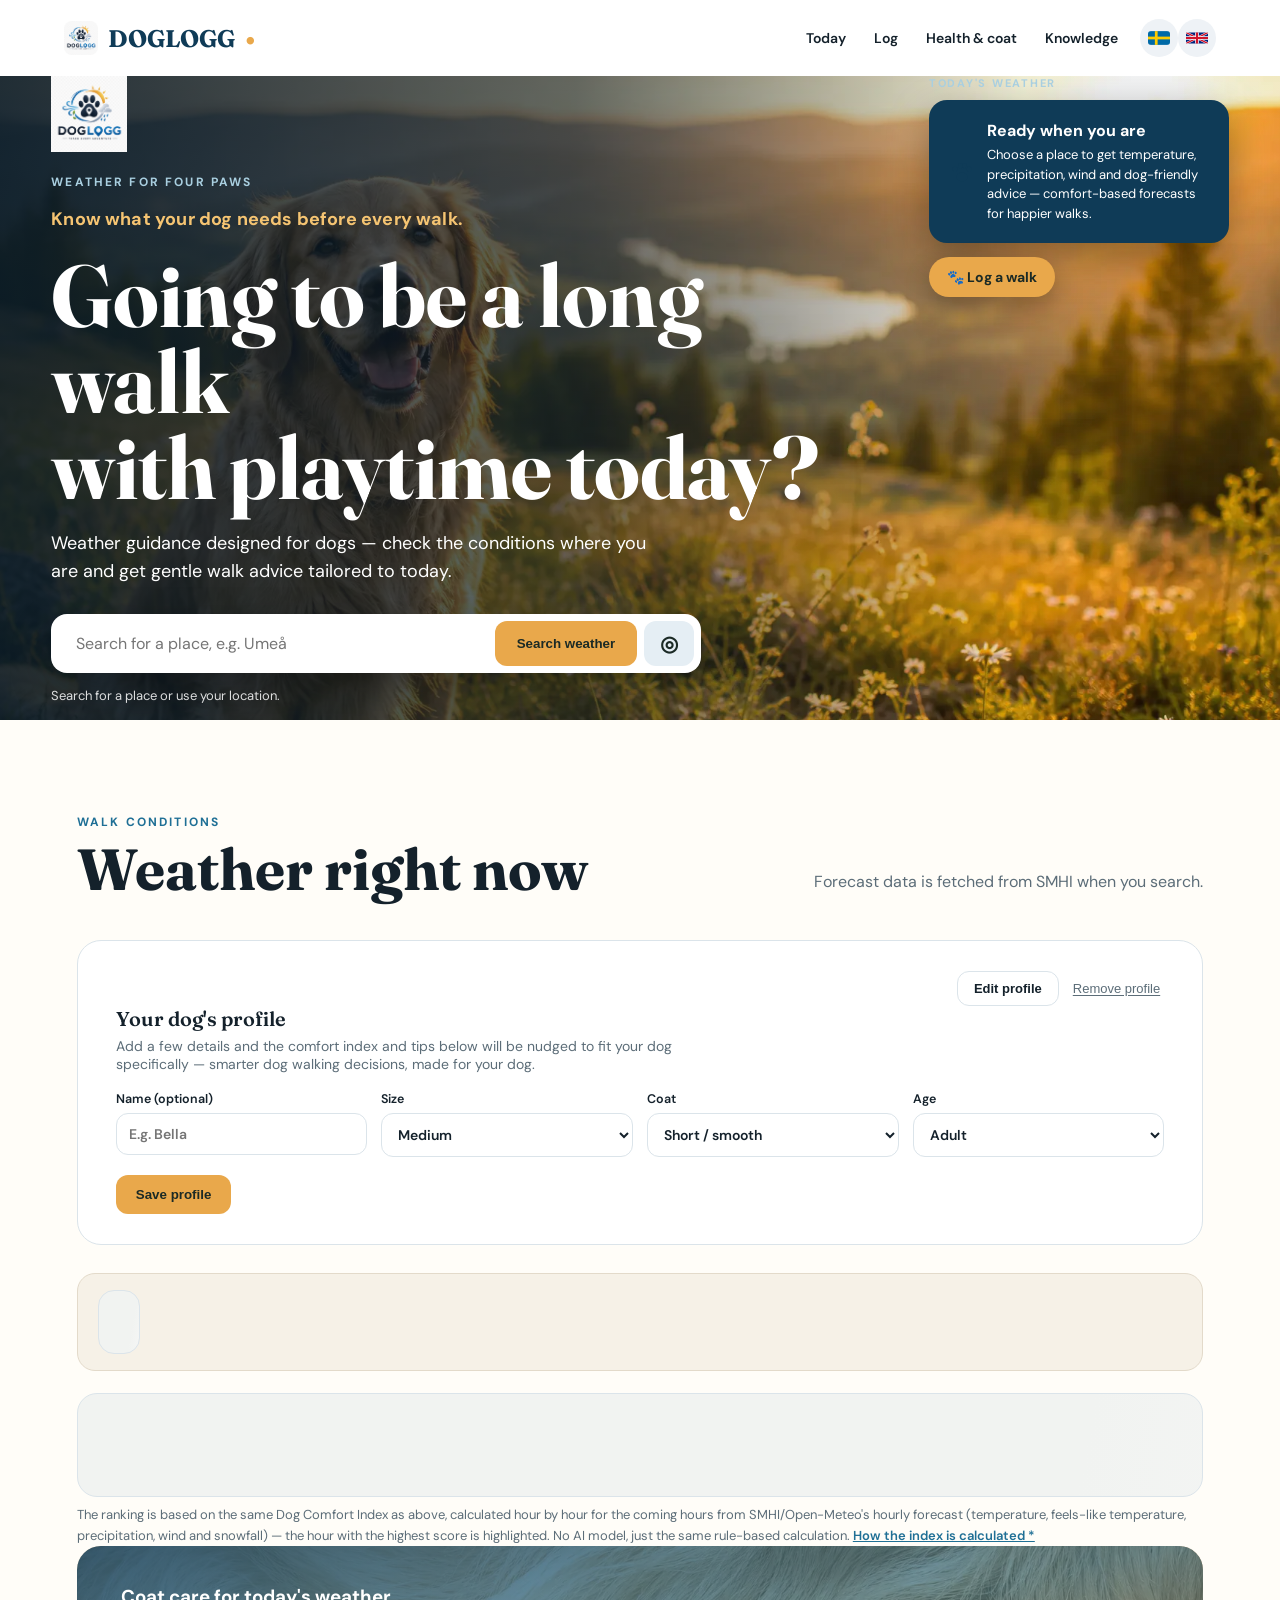
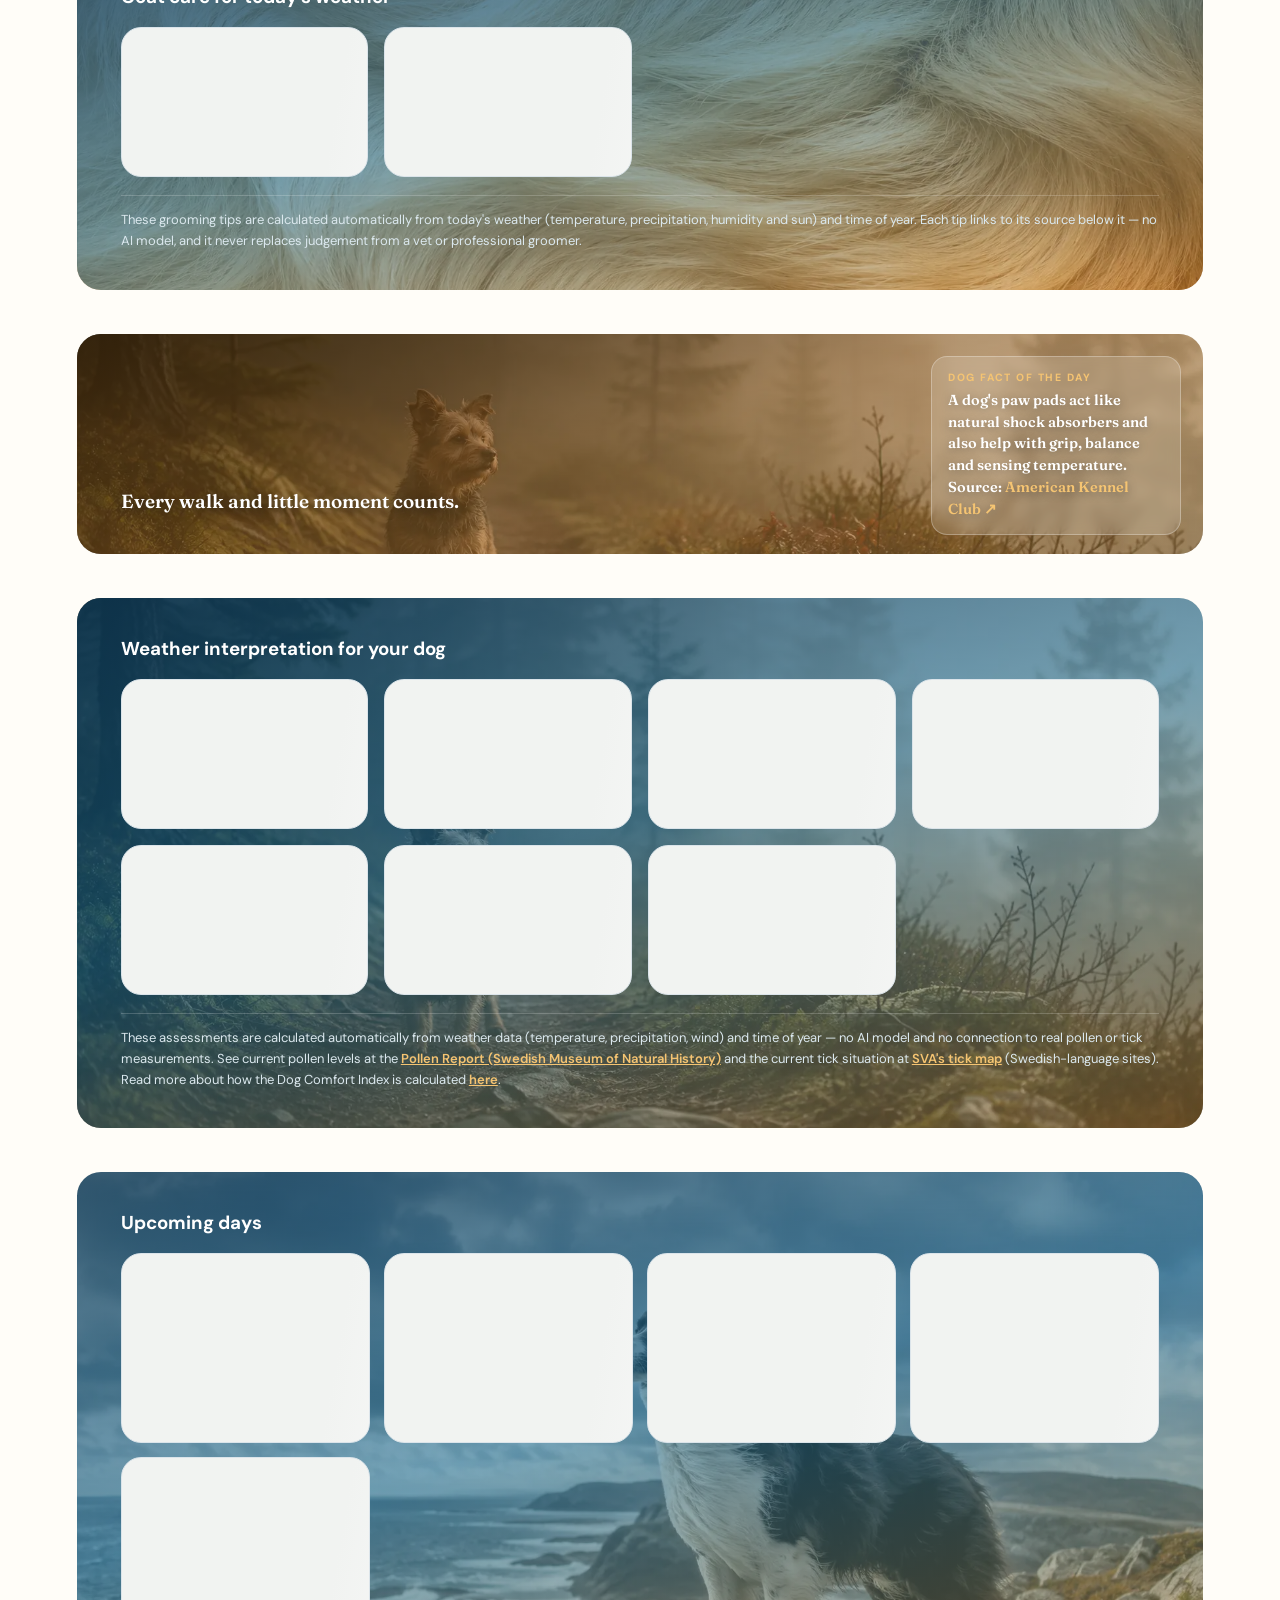
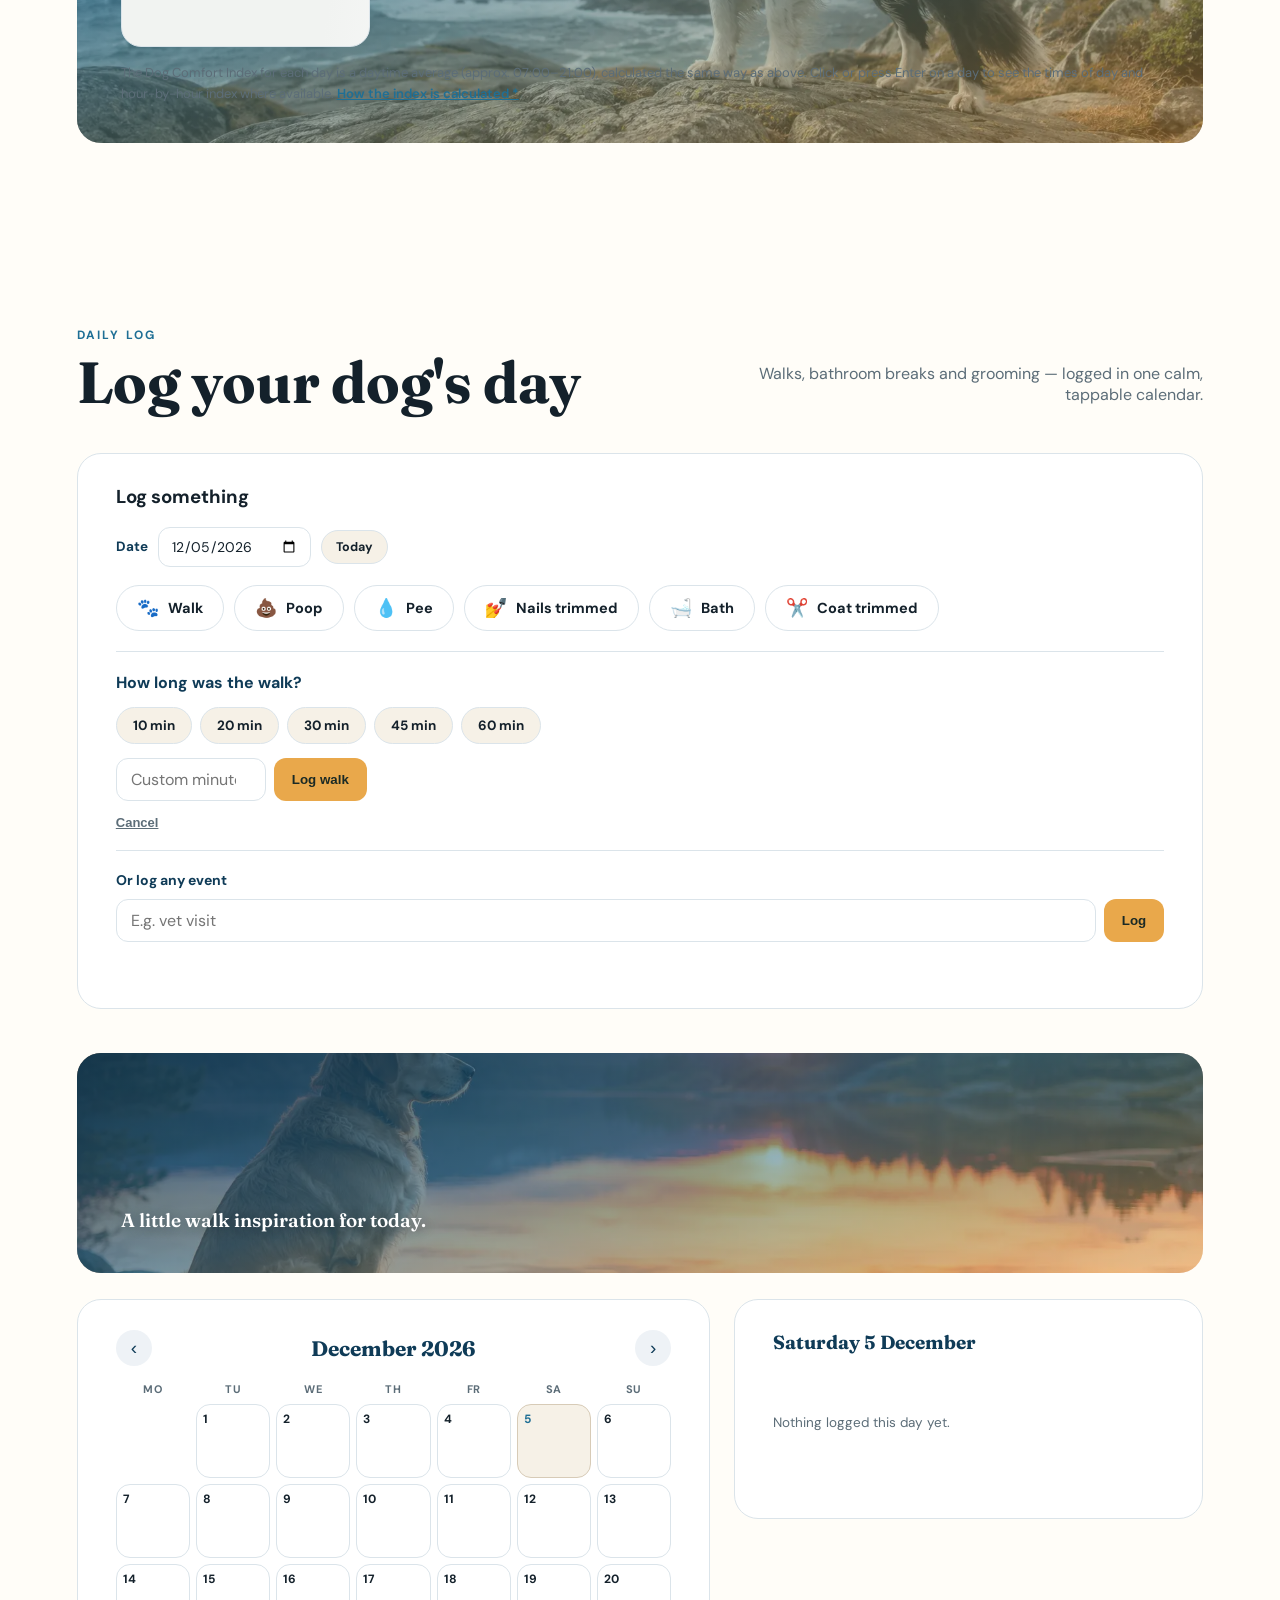
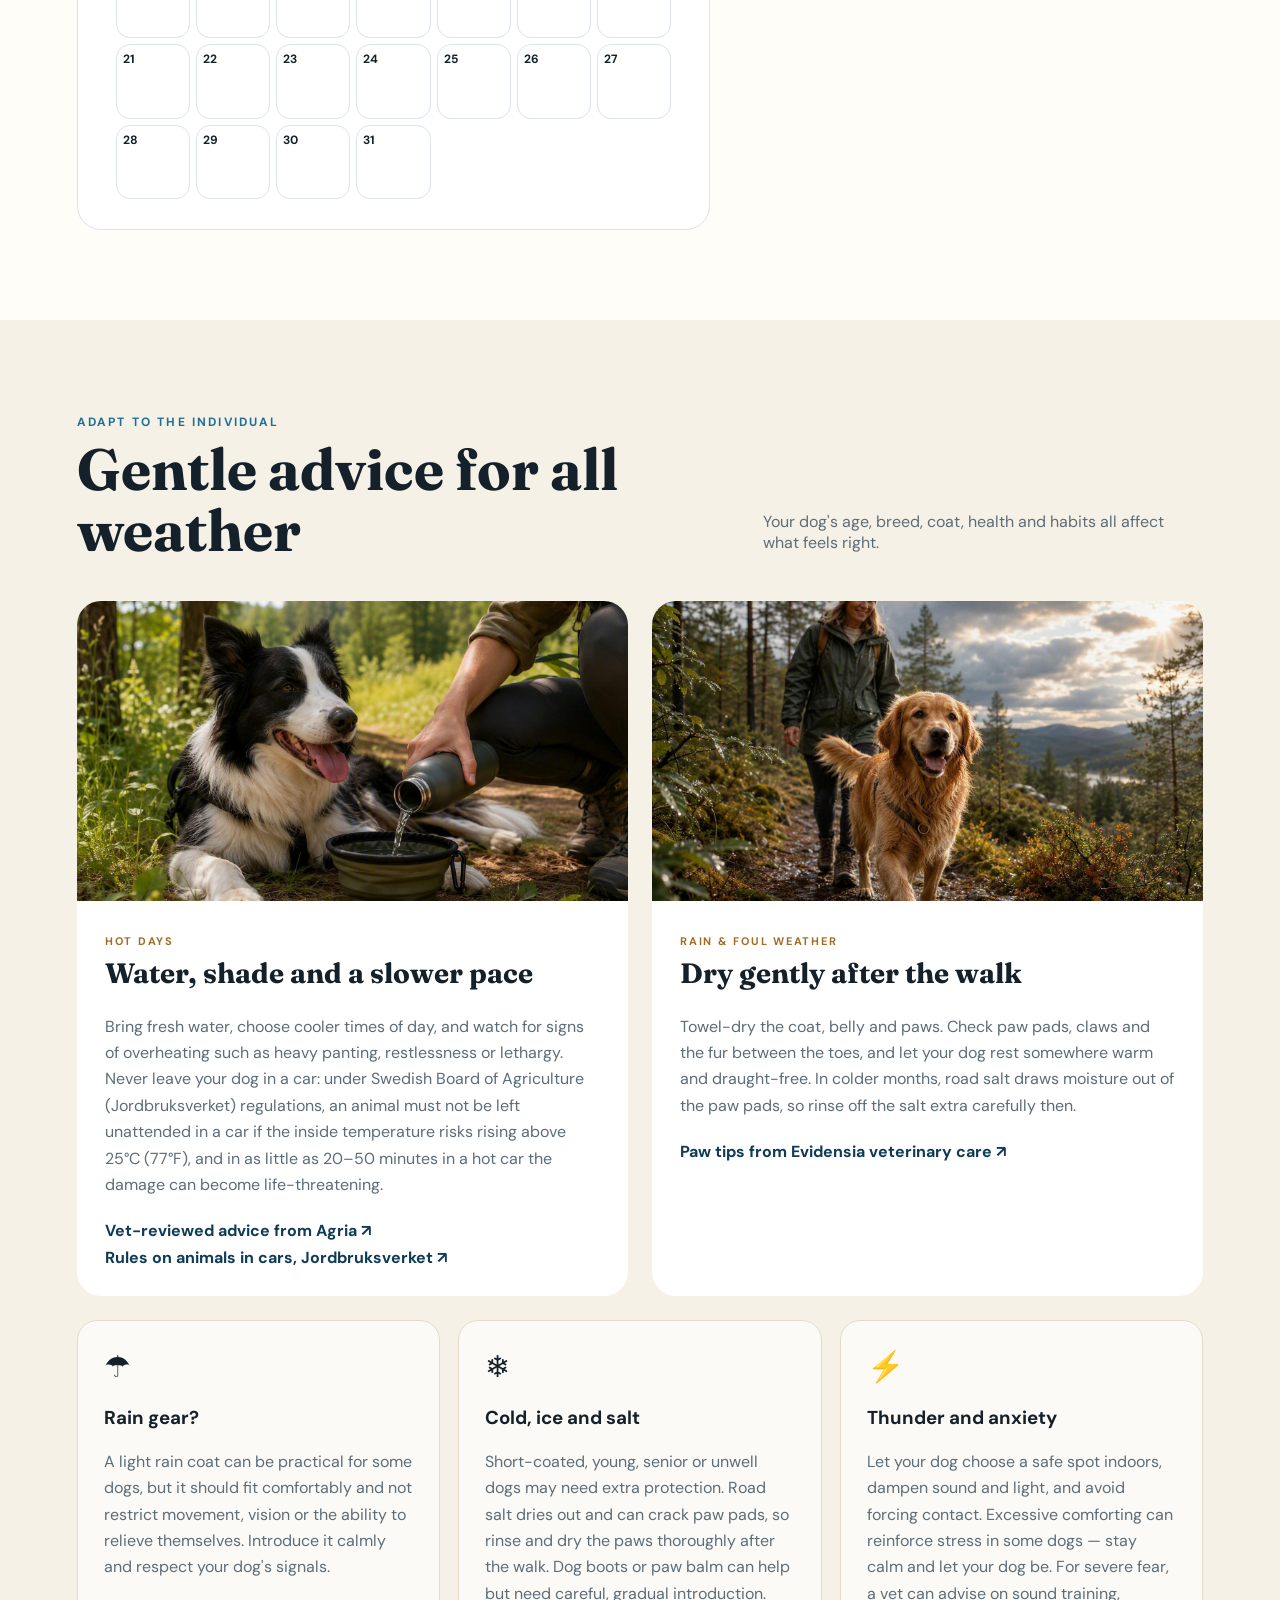
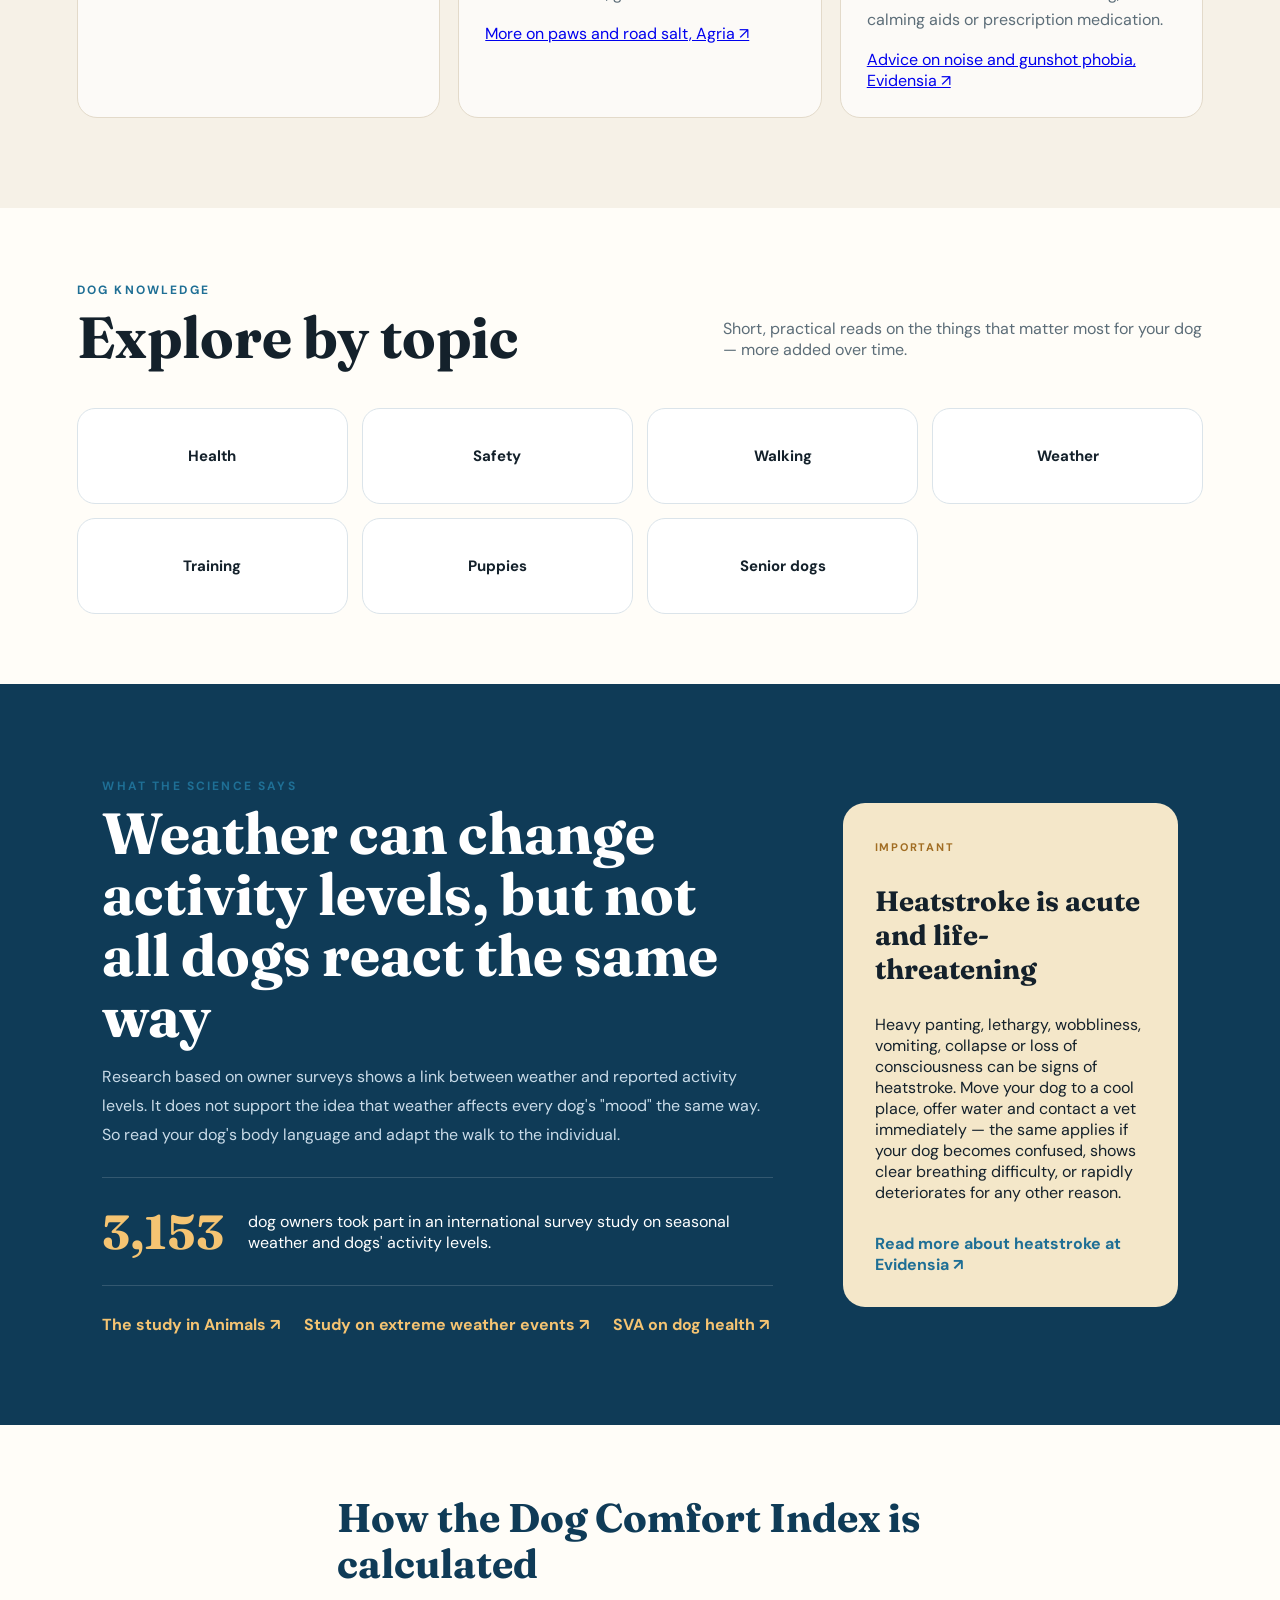
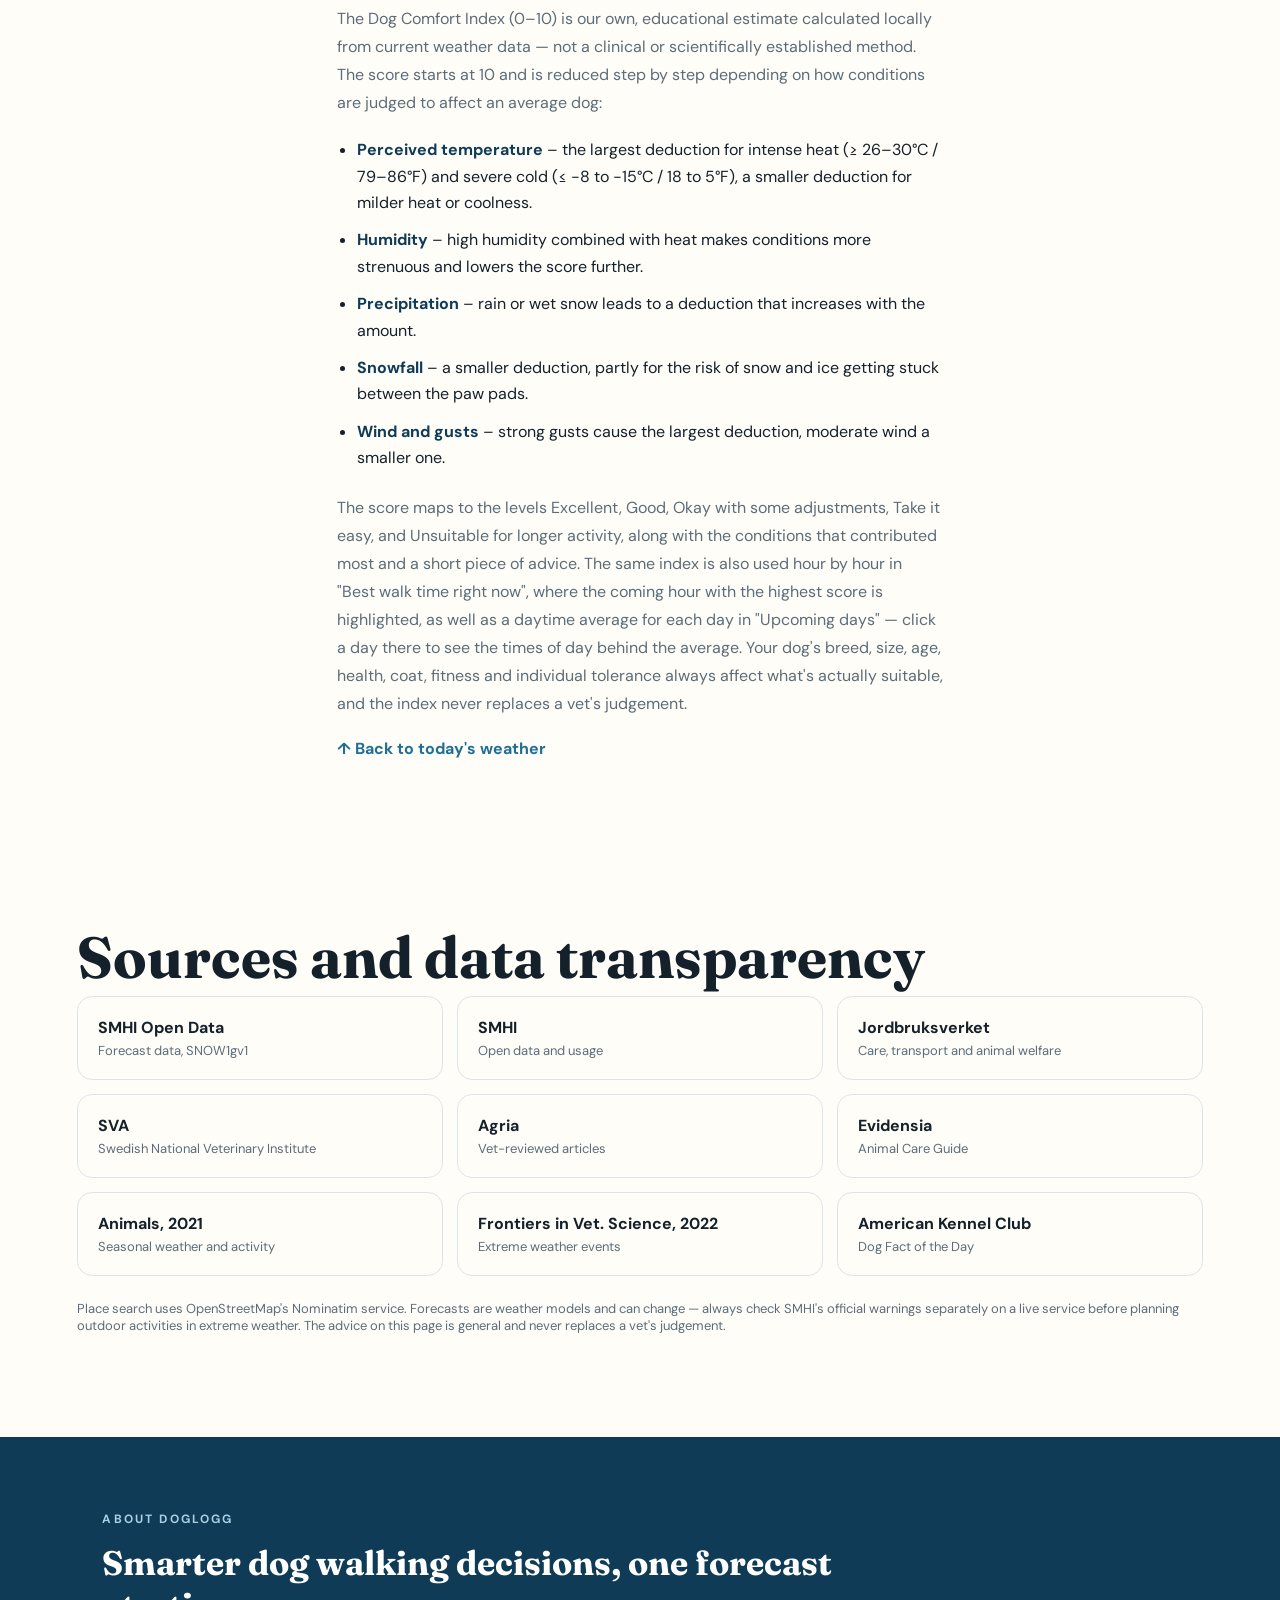
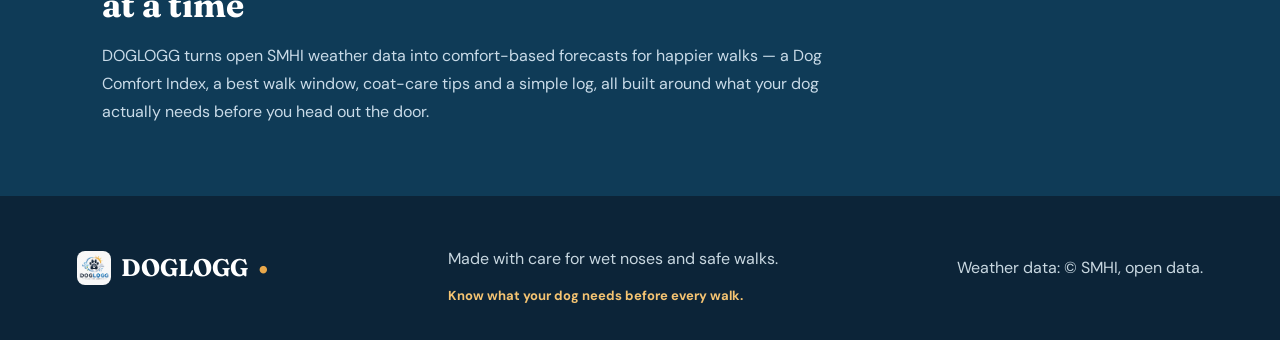
==== commit 048a10f8: "Add files via upload" ====
--- a/dogmeteo.html
+++ b/dogmeteo.html
@@ -165,6 +165,7 @@
     <div class="panel-fact">
       <span class="panel-fact-kicker" data-i18n="dogFactOfDayLabel">Dog fact of the day</span>
       <p id="logPanelFact">&nbsp;</p>
+      <p id="logPanelFactSource" class="panel-fact-source"></p>
     </div>
   </div>
   <div class="panel panel--advice">
--- a/styles.css
+++ b/styles.css
@@ -104,6 +104,9 @@
 .panel-fact{position:absolute;top:22px;right:22px;max-width:250px;background:rgba(255,253,248,.16);backdrop-filter:blur(6px);-webkit-backdrop-filter:blur(6px);border:1px solid rgba(255,255,255,.28);border-radius:16px;padding:14px 16px;text-align:left}
 .panel-fact-kicker{display:block;font-size:10.5px;letter-spacing:.14em;font-weight:700;color:#f5c472;text-transform:uppercase;margin-bottom:6px}
 .panel-fact p{margin:0;color:#fff;font:600 14.5px/1.5 Fraunces,serif;text-shadow:0 2px 10px rgba(10,22,32,.35)}
+.panel-fact-source{margin:6px 0 0;font-size:11px;color:rgba(255,255,255,.78)}
+.panel-fact-source a{color:#f5c472;font-weight:600;text-decoration:none}
+.panel-fact-source a:hover{text-decoration:underline}
 .place-results:not([hidden]){display:block}
 .place-list{display:flex;flex-direction:column;gap:8px;background:#ffffffee;border-radius:16px;padding:10px;max-width:650px;box-shadow:0 16px 40px #0004}
 .place-list-hint{font-size:12px;color:var(--muted);padding:2px 6px 6px}
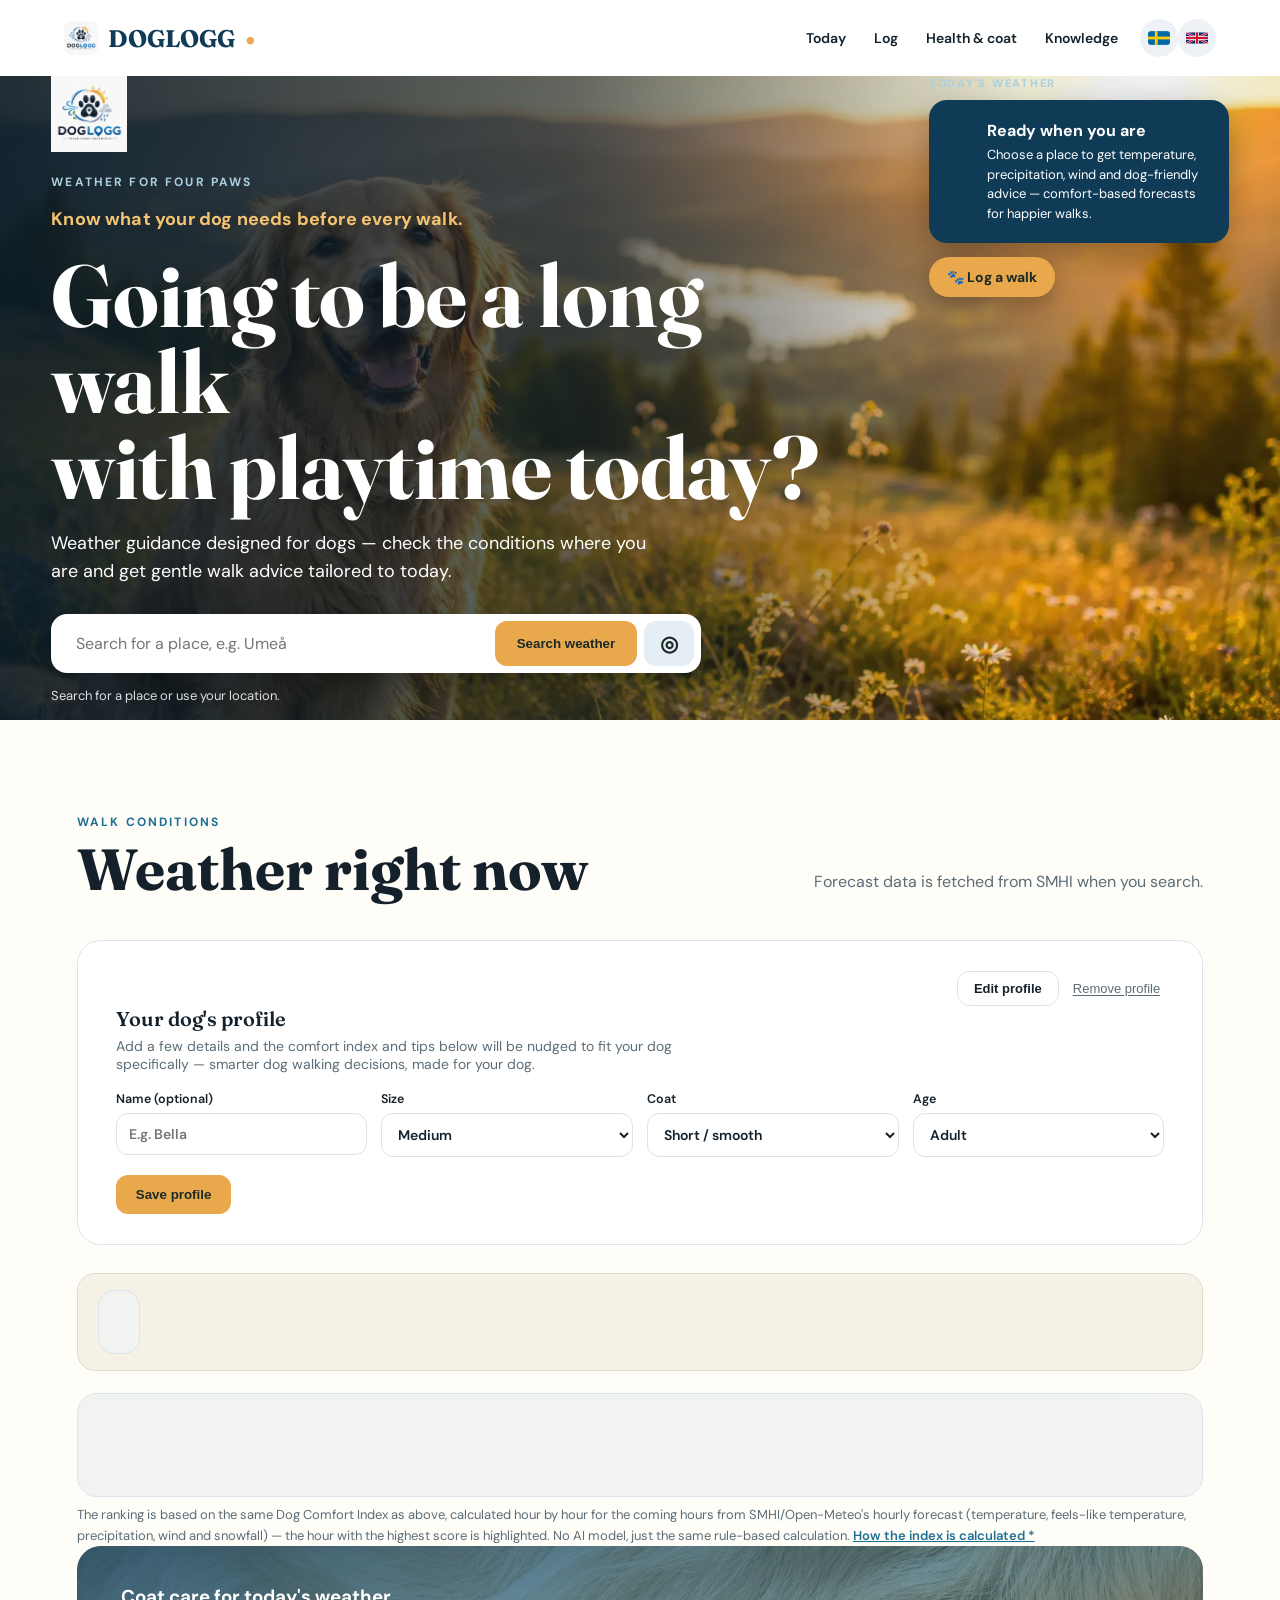
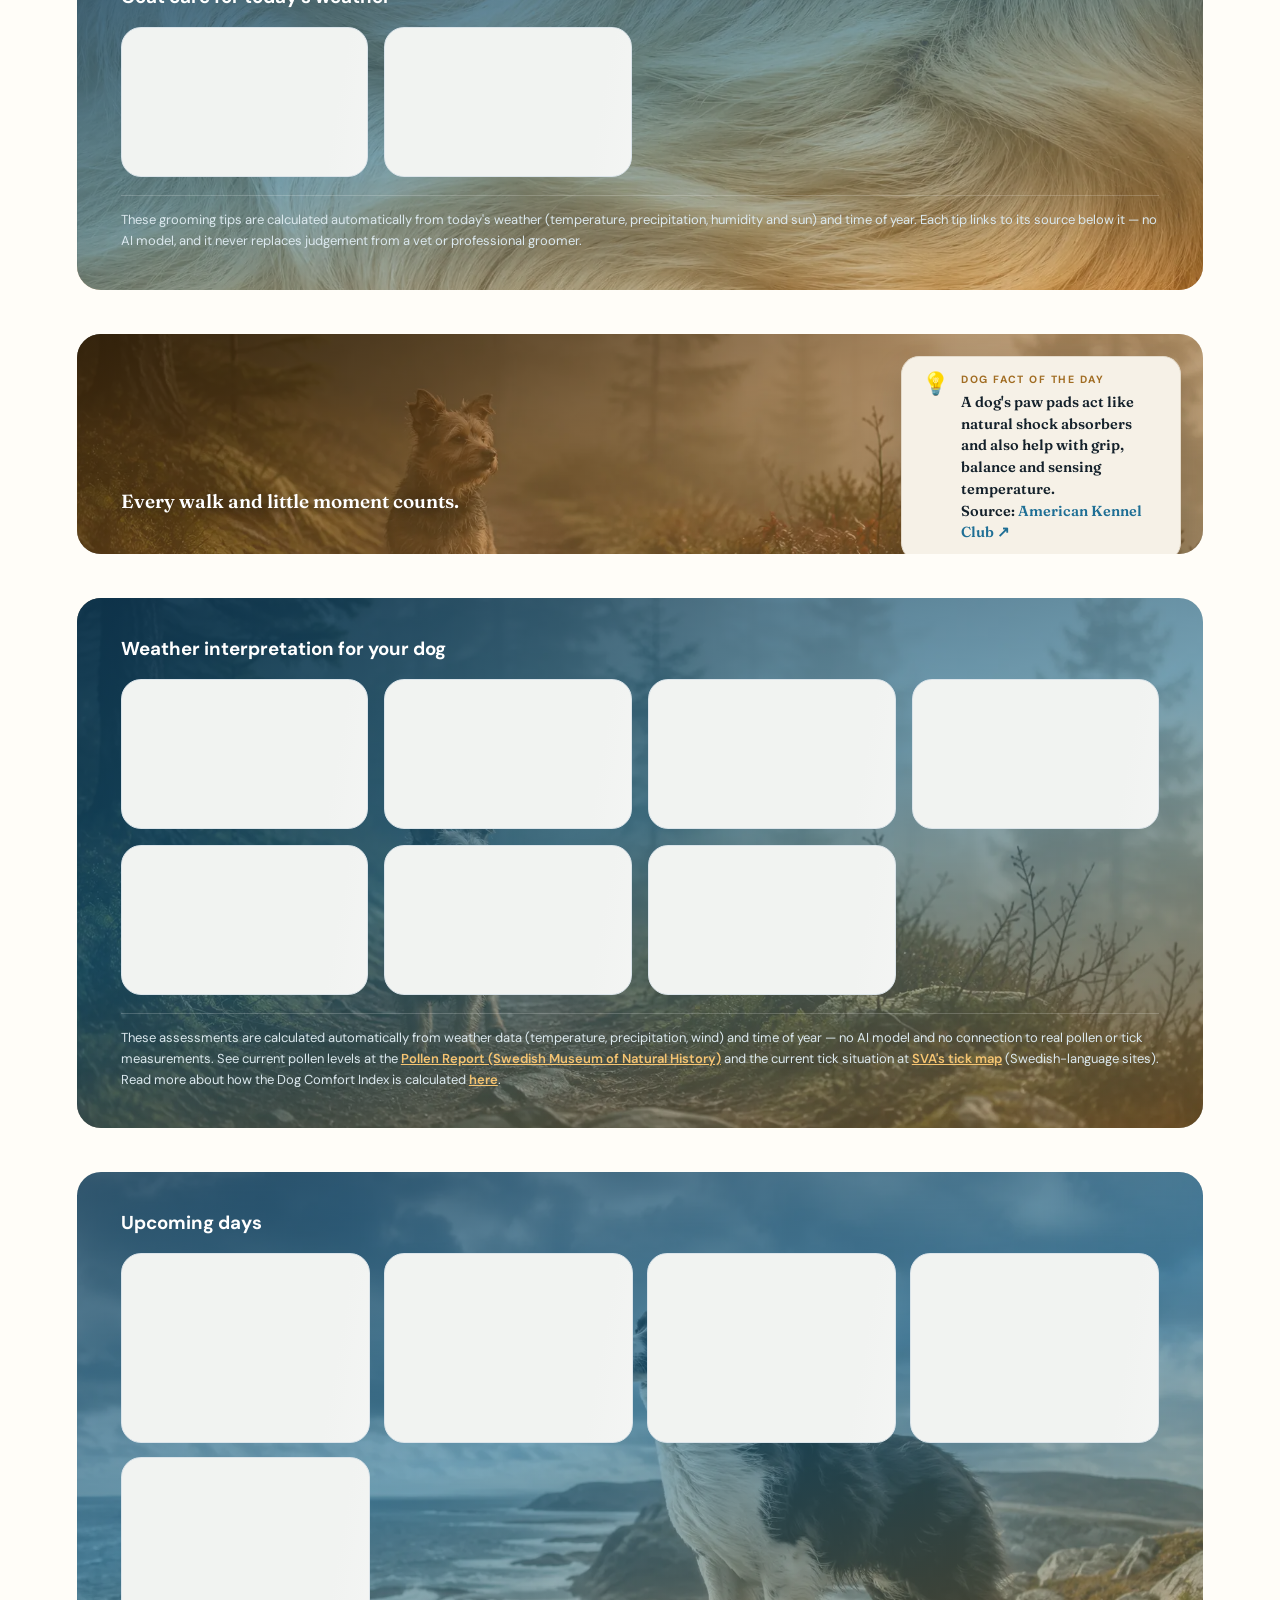
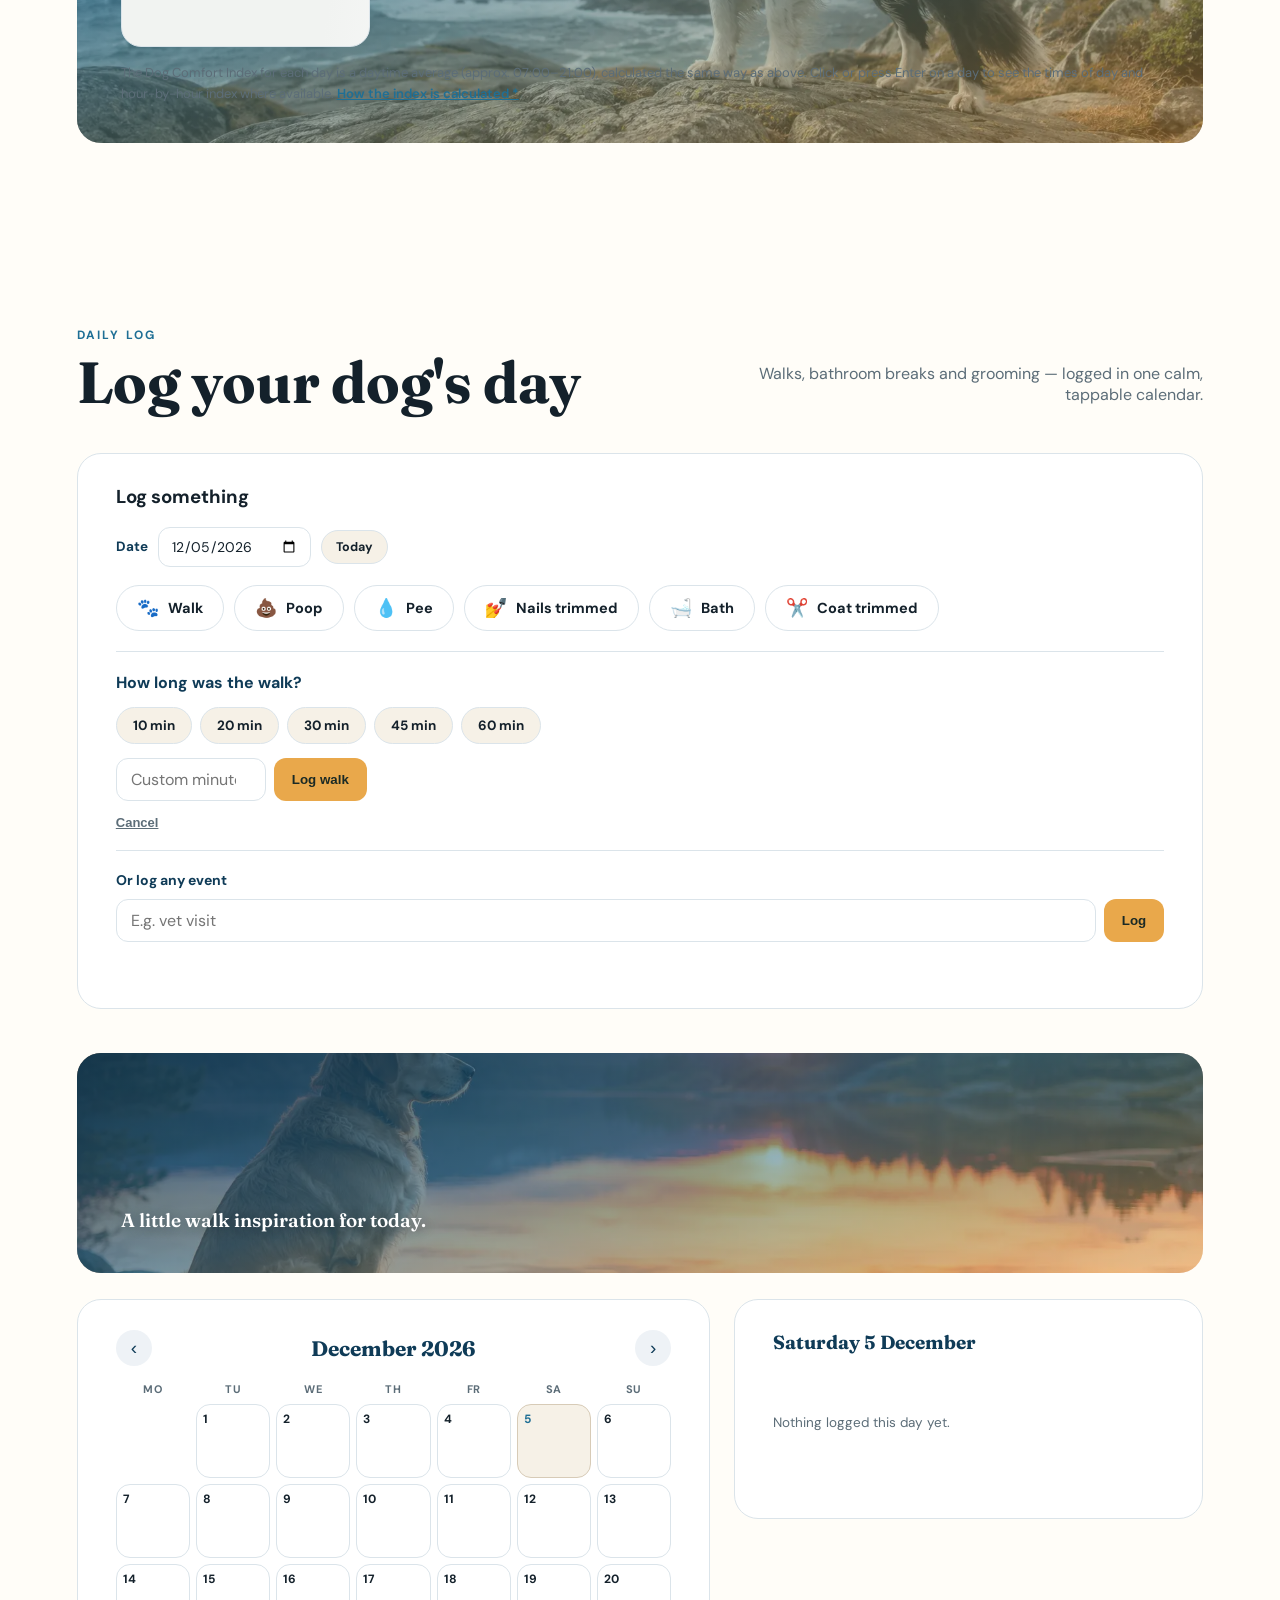
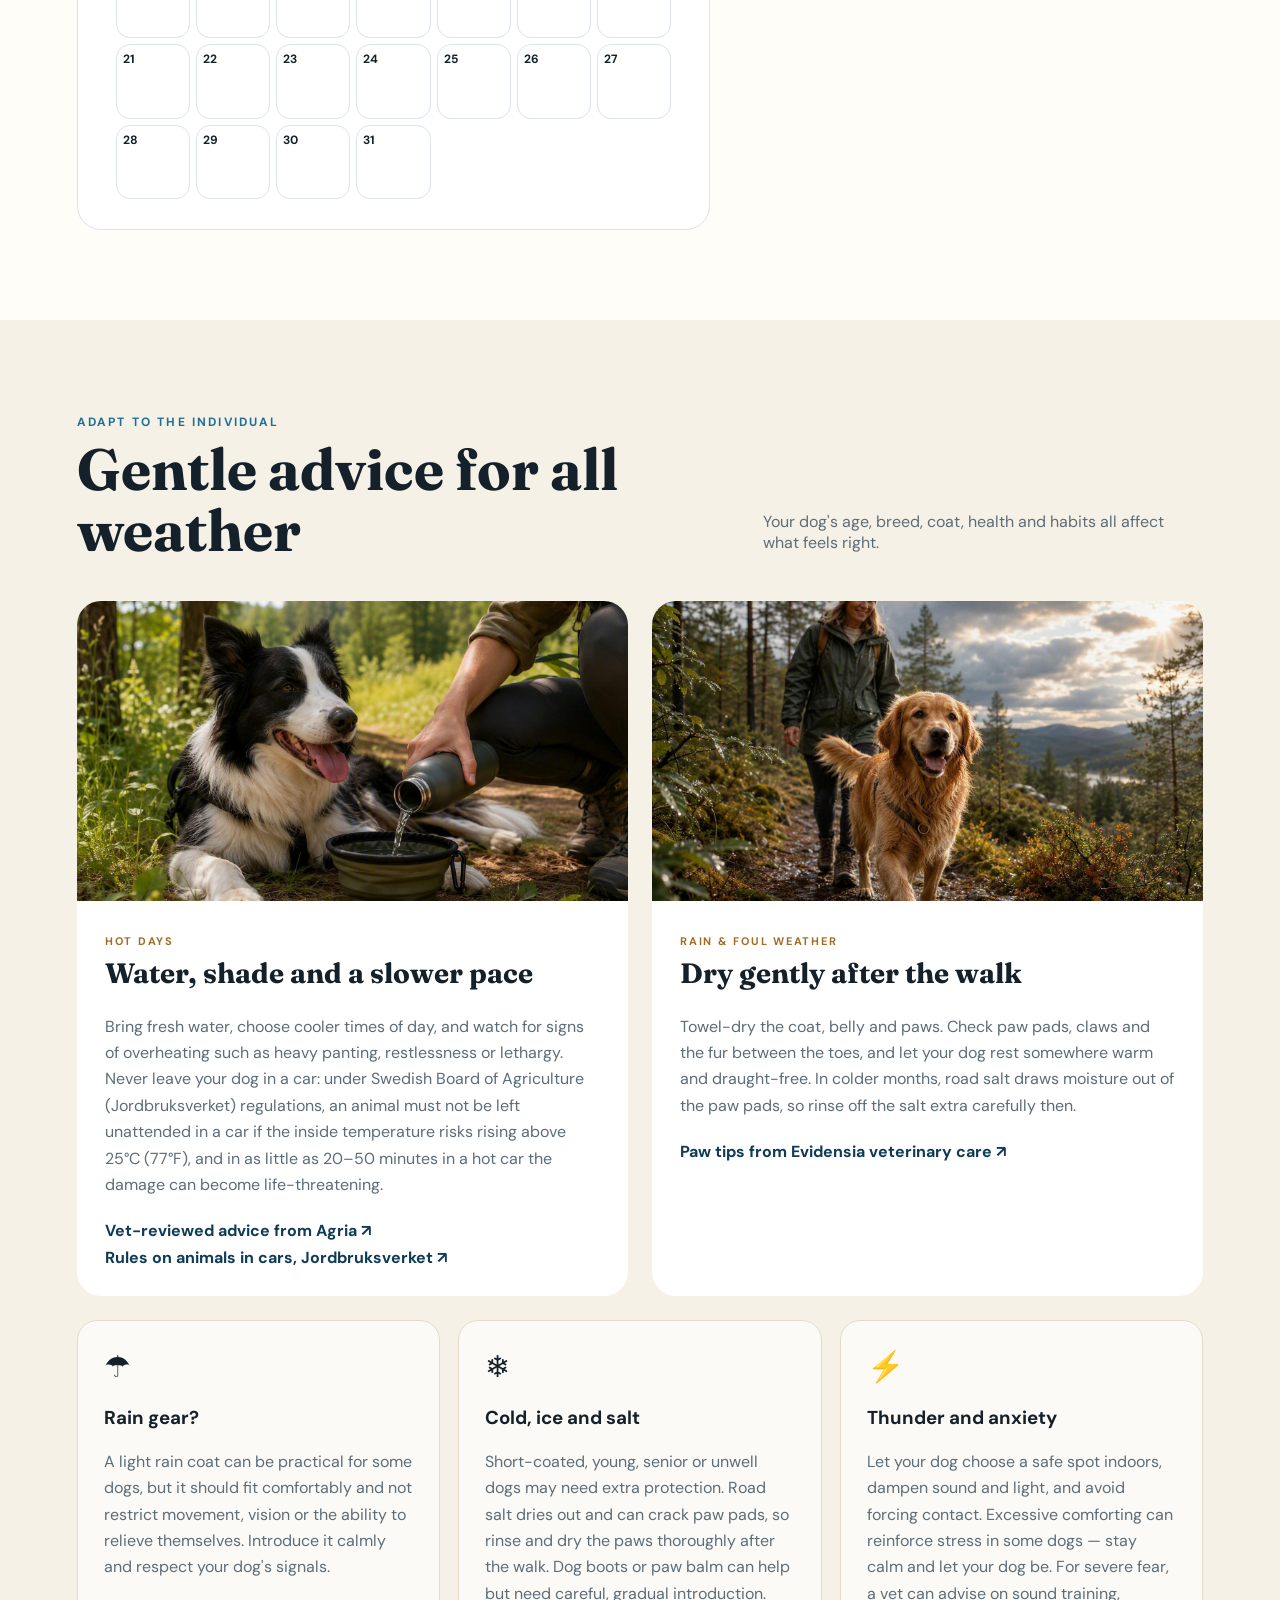
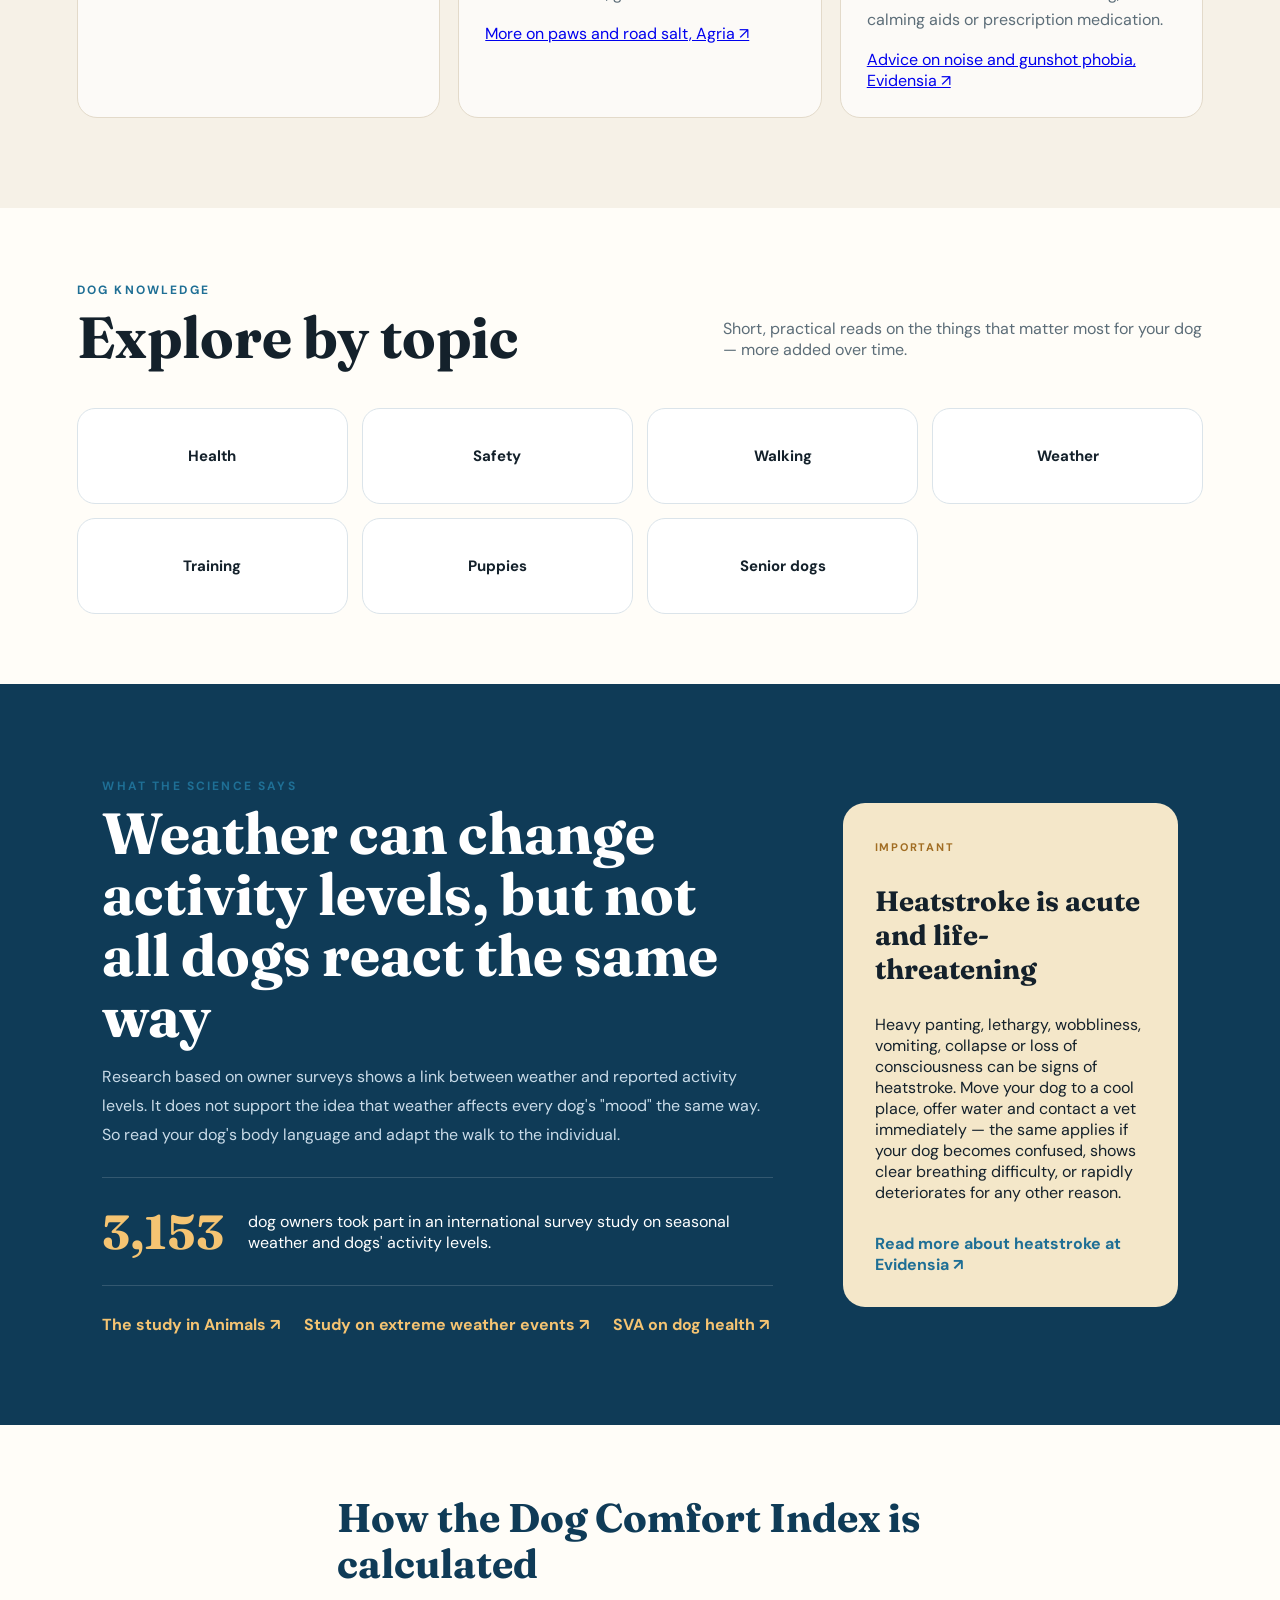
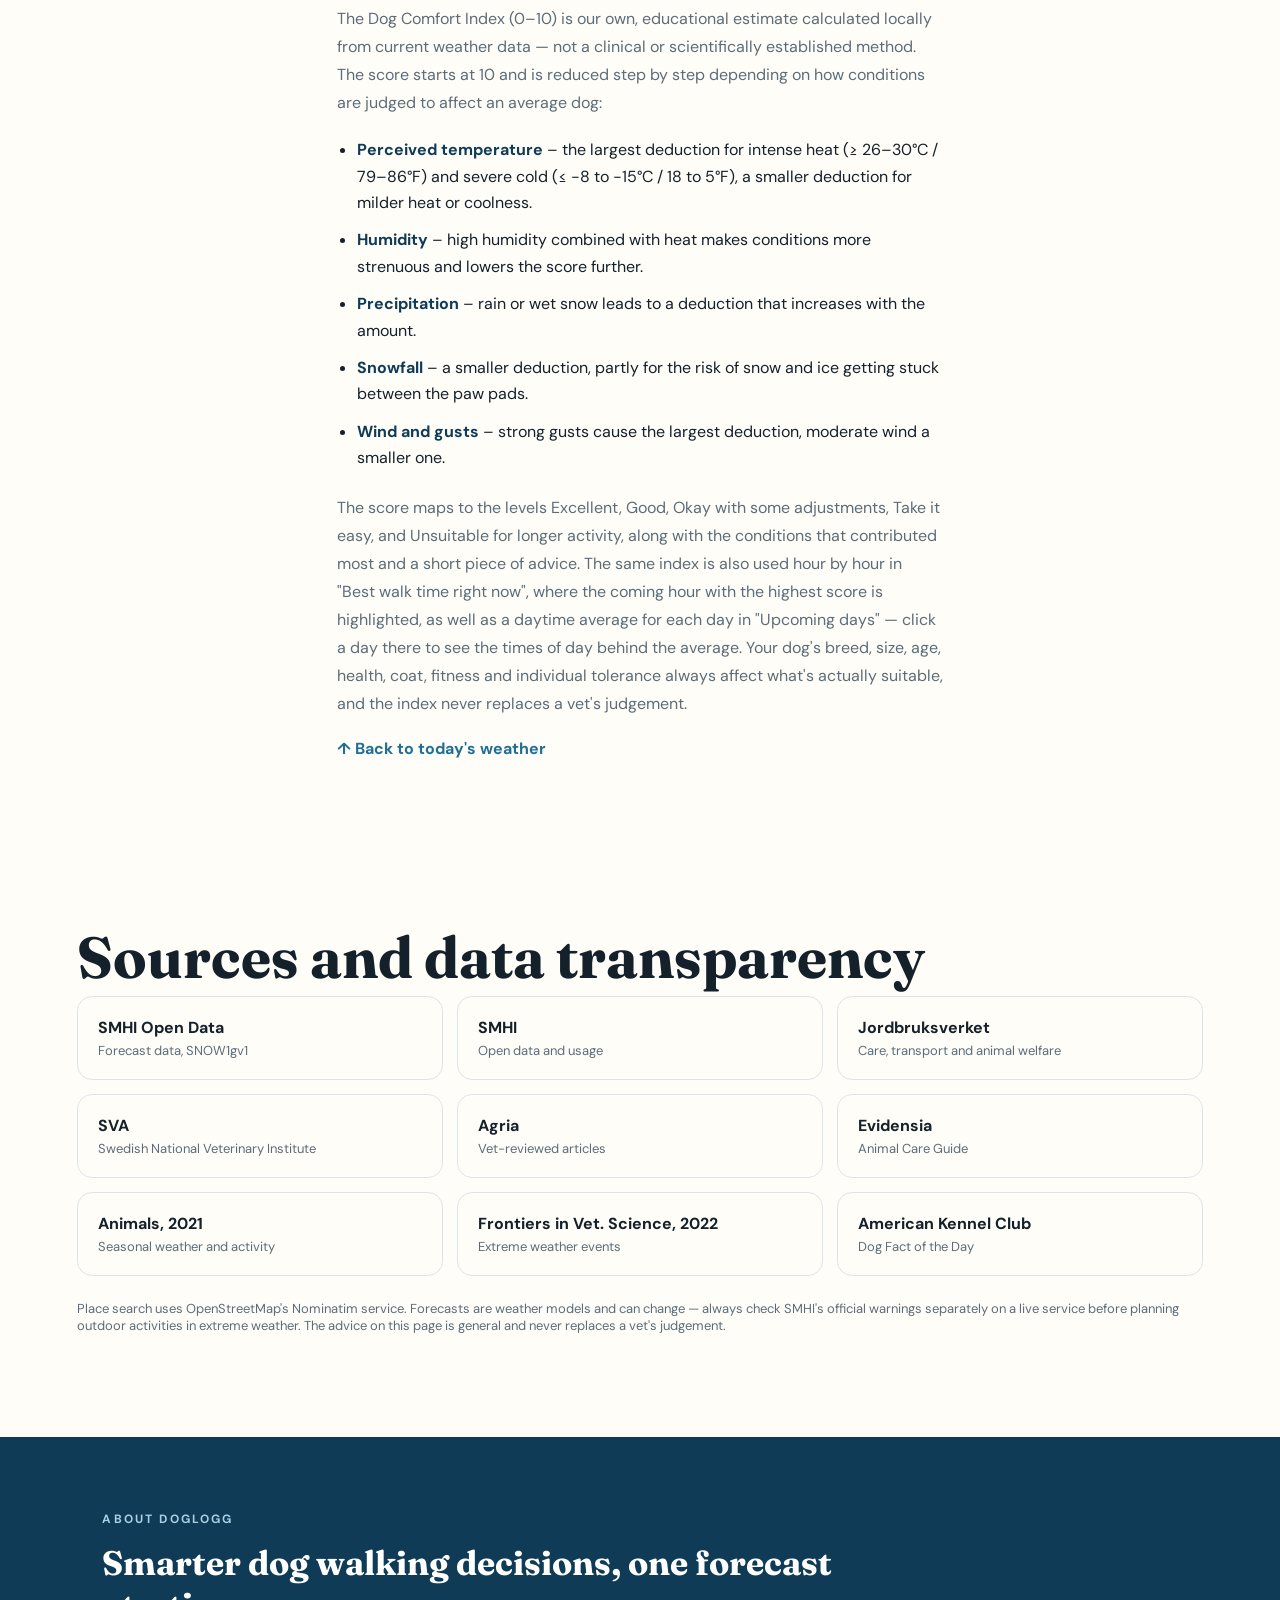
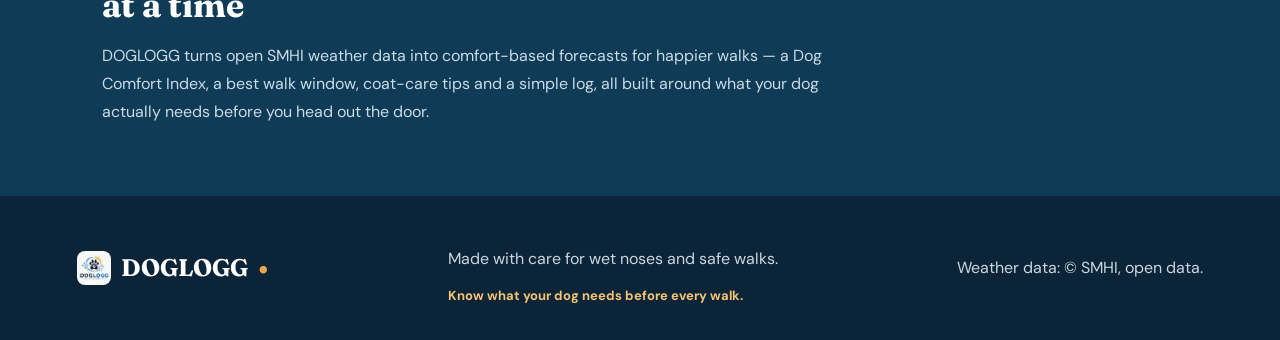
==== commit d6861bfe: "Add files via upload" ====
--- a/dogmeteo.html
+++ b/dogmeteo.html
@@ -163,9 +163,12 @@
   <div class="panel panel--random panel--gold" id="heroPanelLog">
     <p class="panel-caption" data-i18n="logPhotoCaption">Every walk and little moment counts.</p>
     <div class="panel-fact">
-      <span class="panel-fact-kicker" data-i18n="dogFactOfDayLabel">Dog fact of the day</span>
-      <p id="logPanelFact">&nbsp;</p>
-      <p id="logPanelFactSource" class="panel-fact-source"></p>
+      <span class="panel-fact-icon" aria-hidden="true">💡</span>
+      <div>
+        <span class="panel-fact-kicker" data-i18n="dogFactOfDayLabel">Dog fact of the day</span>
+        <p id="logPanelFact">&nbsp;</p>
+        <p id="logPanelFactSource" class="panel-fact-source"></p>
+      </div>
     </div>
   </div>
   <div class="panel panel--advice">
--- a/styles.css
+++ b/styles.css
@@ -42,11 +42,11 @@
 .section-head-meta{max-width:480px;text-align:right}
 .section-head-meta .log-streak-line{margin:6px 0 0;font-size:12.5px;font-weight:600;color:var(--pine2)}.kicker{color:var(--pine2)}.current{background:var(--pine);color:white;border-radius:var(--radius);padding:34px;display:grid;grid-template-columns:1.2fr 2fr;gap:28px;box-shadow:0 18px 50px #0f3b5720}.current.empty{grid-template-columns:auto 1fr}.paw{font-size:44px}.current-main{display:flex;align-items:center;gap:22px}.weather-icon{font-size:72px}.temp{font:700 74px/1 Fraunces}.place-name{font-size:22px;font-weight:700}.metrics{display:grid;grid-template-columns:repeat(3,1fr);gap:12px}.metric{background:#ffffff10;padding:18px;border-radius:16px}.metric span{display:block;color:#c9dce8;font-size:12px}.metric b{font-size:22px}.dog-verdict{grid-column:1/-1;background:#f5e6c4;color:#21303b;padding:20px;border-radius:17px;font-weight:600}.alerts{margin:16px 0}.alert{padding:16px 20px;background:#fff0dc;border-left:4px solid #d67f20;border-radius:8px}
 .best-walk{display:flex;flex-direction:column;gap:14px;margin-bottom:8px}
-.best-walk-highlight{display:flex;align-items:center;gap:22px;background:var(--pine);color:#fff;border-radius:20px;padding:22px 26px;box-shadow:0 14px 34px #0f3b5720}
-.best-walk-time{flex:0 0 auto;font:700 24px Fraunces,serif;background:#ffffff1a;padding:10px 16px;border-radius:14px;white-space:nowrap}
+.best-walk-highlight{display:flex;align-items:center;gap:22px;background:var(--cream);color:var(--ink);border:1px solid #e3daca;border-radius:20px;padding:22px 26px;box-shadow:0 14px 34px #00000014}
+.best-walk-time{flex:0 0 auto;font:700 24px Fraunces,serif;background:var(--paper);color:var(--ink);padding:10px 16px;border-radius:14px;white-space:nowrap}
 .best-walk-body{min-width:0}
 .best-walk-label{margin:0 0 4px;font-weight:700;font-size:15px}
-.best-walk-desc{margin:0;color:#dbe8ee;font-size:13.5px;line-height:1.5}
+.best-walk-desc{margin:0;color:var(--muted);font-size:13.5px;line-height:1.5}
 .hour-strip-caption{margin:0;font-size:12px;font-weight:600;letter-spacing:.03em;text-transform:uppercase;color:var(--muted)}
 .hour-strip{display:flex;gap:10px;overflow-x:auto;padding-bottom:4px}
 .hour-chip{flex:0 0 auto;display:flex;flex-direction:column;align-items:center;gap:3px;padding:12px 10px 11px;border:1px solid var(--line);border-radius:14px;background:#fff;min-width:84px}
@@ -101,11 +101,12 @@
 .panel--random{display:flex;align-items:flex-end;min-height:220px}
 .panel-caption{margin:0;color:#fff;font:600 19px/1.5 Fraunces,serif;max-width:520px;text-shadow:0 2px 12px rgba(10,22,32,.45)}
 .panel--gold::after{background:linear-gradient(165deg,rgba(58,38,12,.82) 0%,rgba(140,92,32,.55) 45%,rgba(233,168,75,.35) 100%)}
-.panel-fact{position:absolute;top:22px;right:22px;max-width:250px;background:rgba(255,253,248,.16);backdrop-filter:blur(6px);-webkit-backdrop-filter:blur(6px);border:1px solid rgba(255,255,255,.28);border-radius:16px;padding:14px 16px;text-align:left}
-.panel-fact-kicker{display:block;font-size:10.5px;letter-spacing:.14em;font-weight:700;color:#f5c472;text-transform:uppercase;margin-bottom:6px}
-.panel-fact p{margin:0;color:#fff;font:600 14.5px/1.5 Fraunces,serif;text-shadow:0 2px 10px rgba(10,22,32,.35)}
-.panel-fact-source{margin:6px 0 0;font-size:11px;color:rgba(255,255,255,.78)}
-.panel-fact-source a{color:#f5c472;font-weight:600;text-decoration:none}
+.panel-fact{position:absolute;top:22px;right:22px;max-width:280px;display:flex;align-items:flex-start;gap:12px;background:var(--cream);border:1px solid #e3daca;border-radius:18px;padding:16px 20px;text-align:left;box-shadow:0 14px 34px #00000026}
+.panel-fact-icon{font-size:22px;line-height:1;flex:0 0 auto}
+.panel-fact-kicker{display:block;font-size:10.5px;letter-spacing:.14em;font-weight:700;color:#a16d23;text-transform:uppercase;margin-bottom:6px}
+.panel-fact p{margin:0;color:var(--ink);font:600 14.5px/1.5 Fraunces,serif}
+.panel-fact-source{margin:6px 0 0;font-size:11px;color:var(--muted)}
+.panel-fact-source a{color:var(--pine2);font-weight:600;text-decoration:none}
 .panel-fact-source a:hover{text-decoration:underline}
 .place-results:not([hidden]){display:block}
 .place-list{display:flex;flex-direction:column;gap:8px;background:#ffffffee;border-radius:16px;padding:10px;max-width:650px;box-shadow:0 16px 40px #0004}
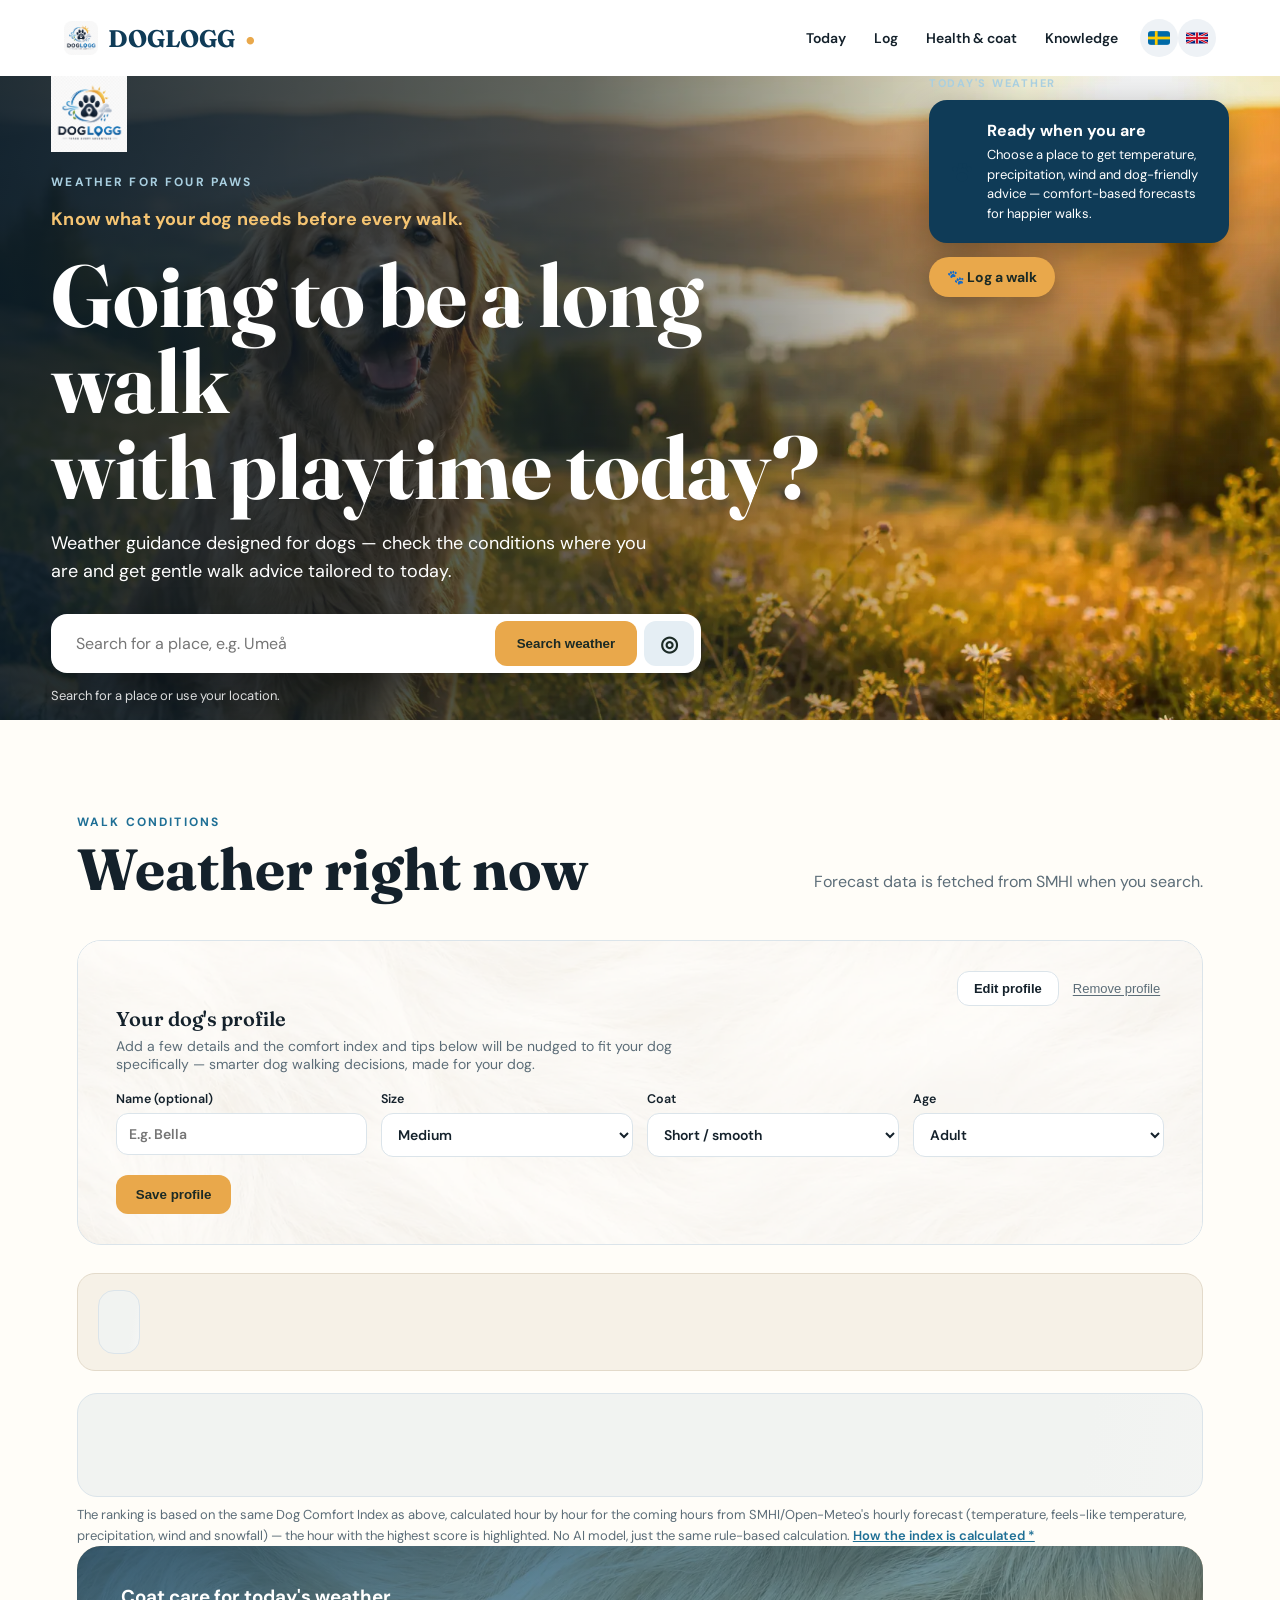
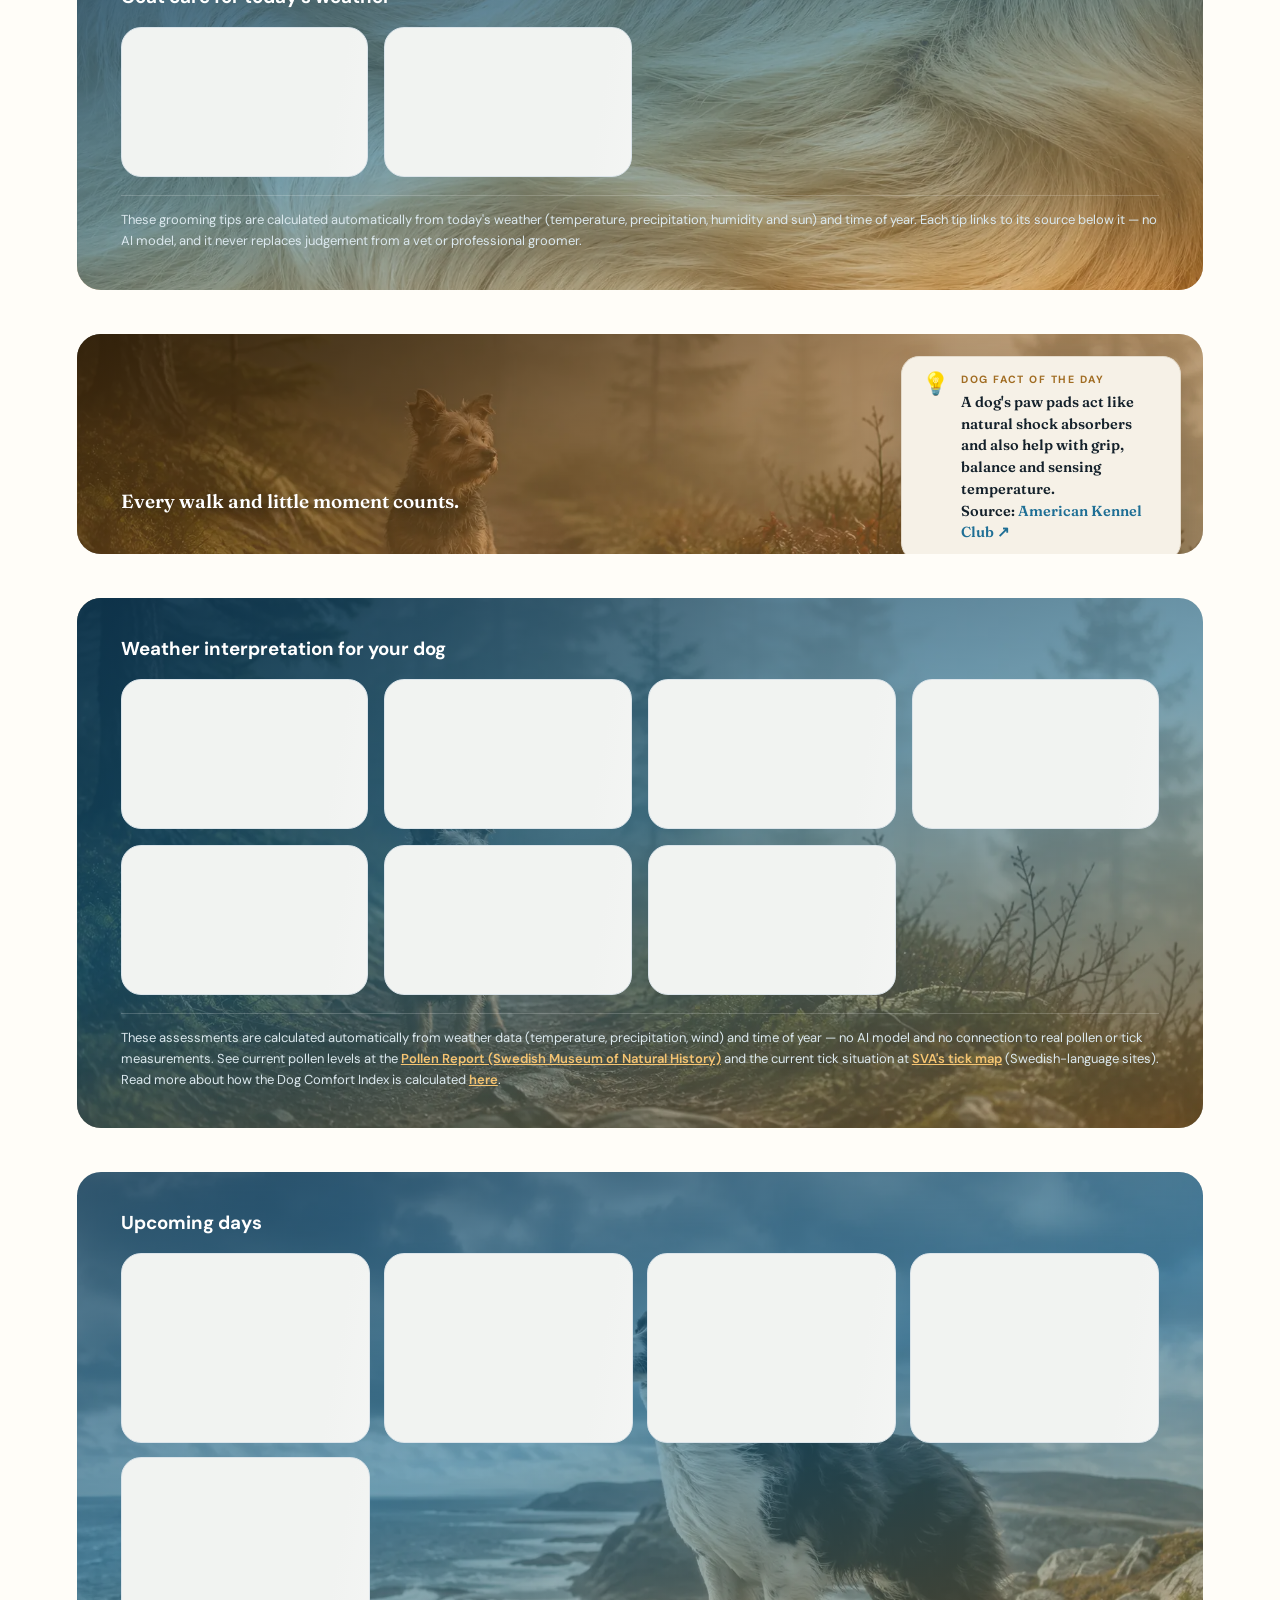
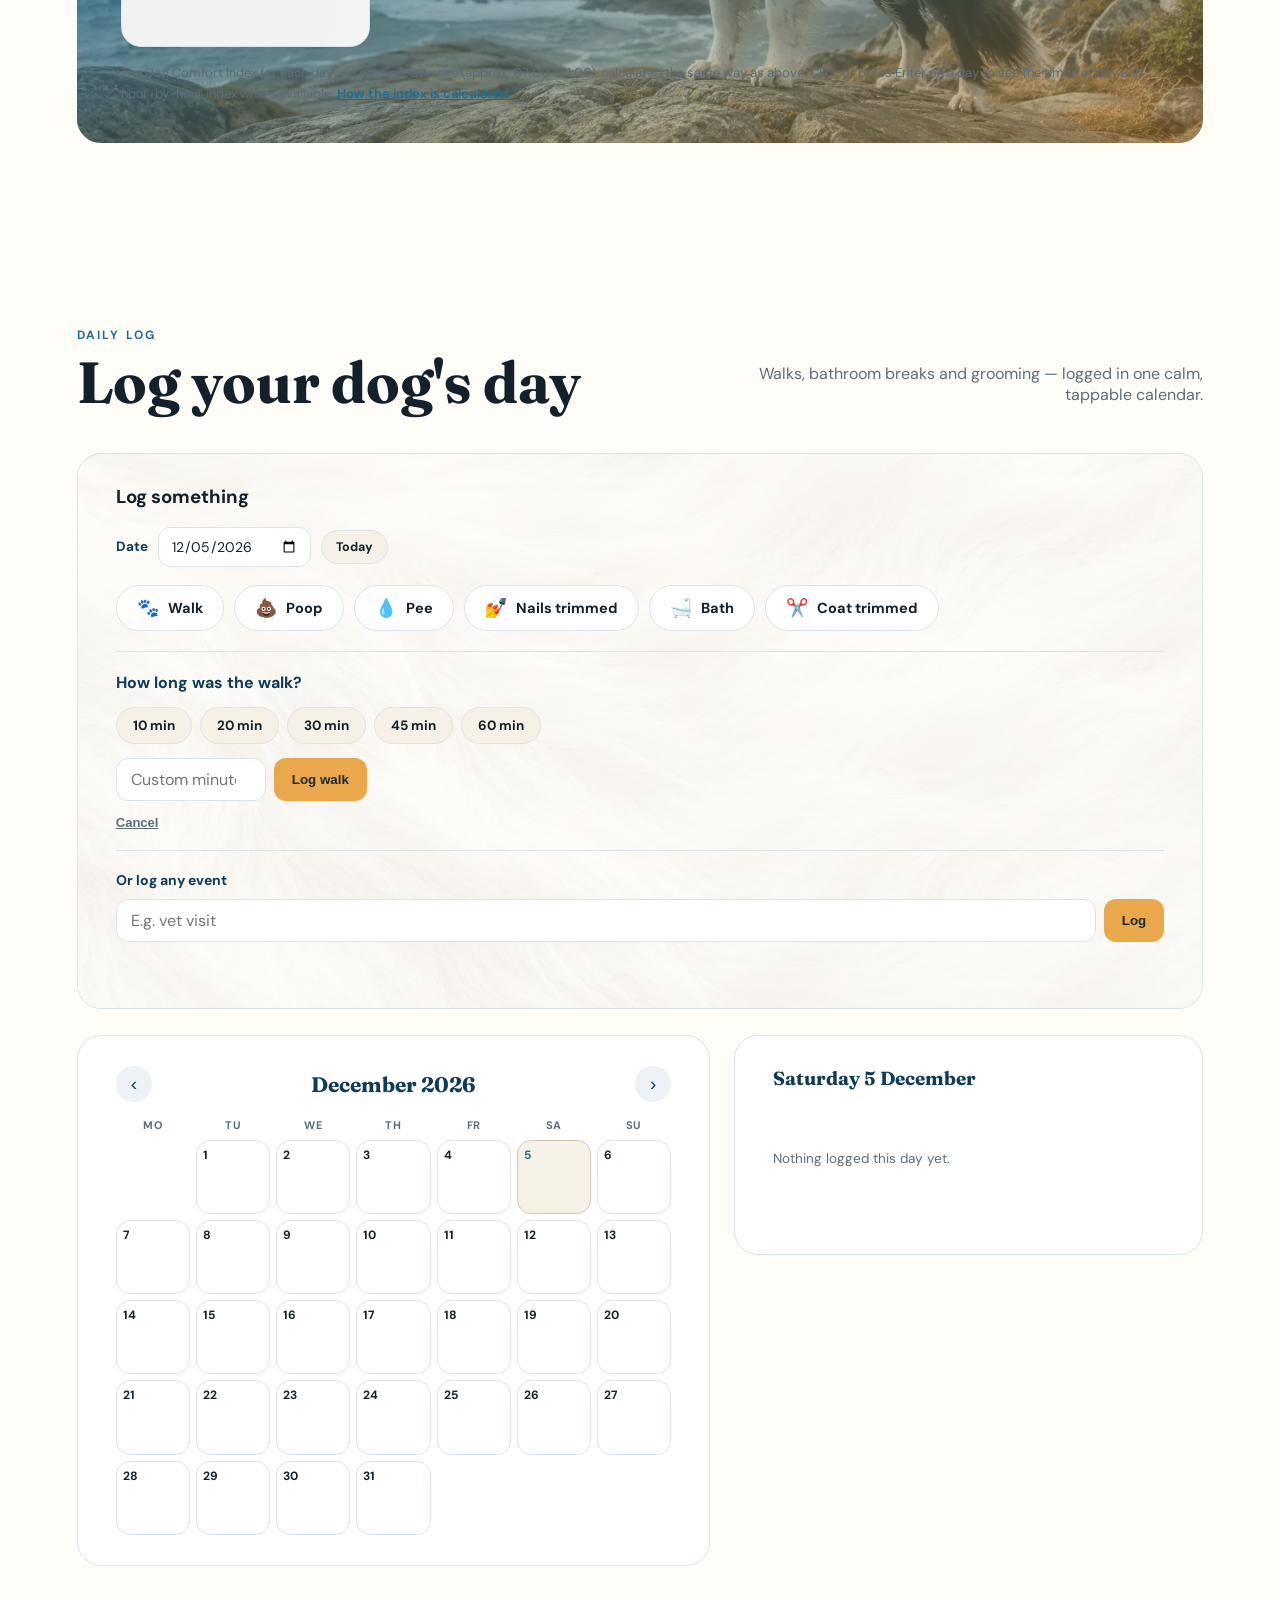
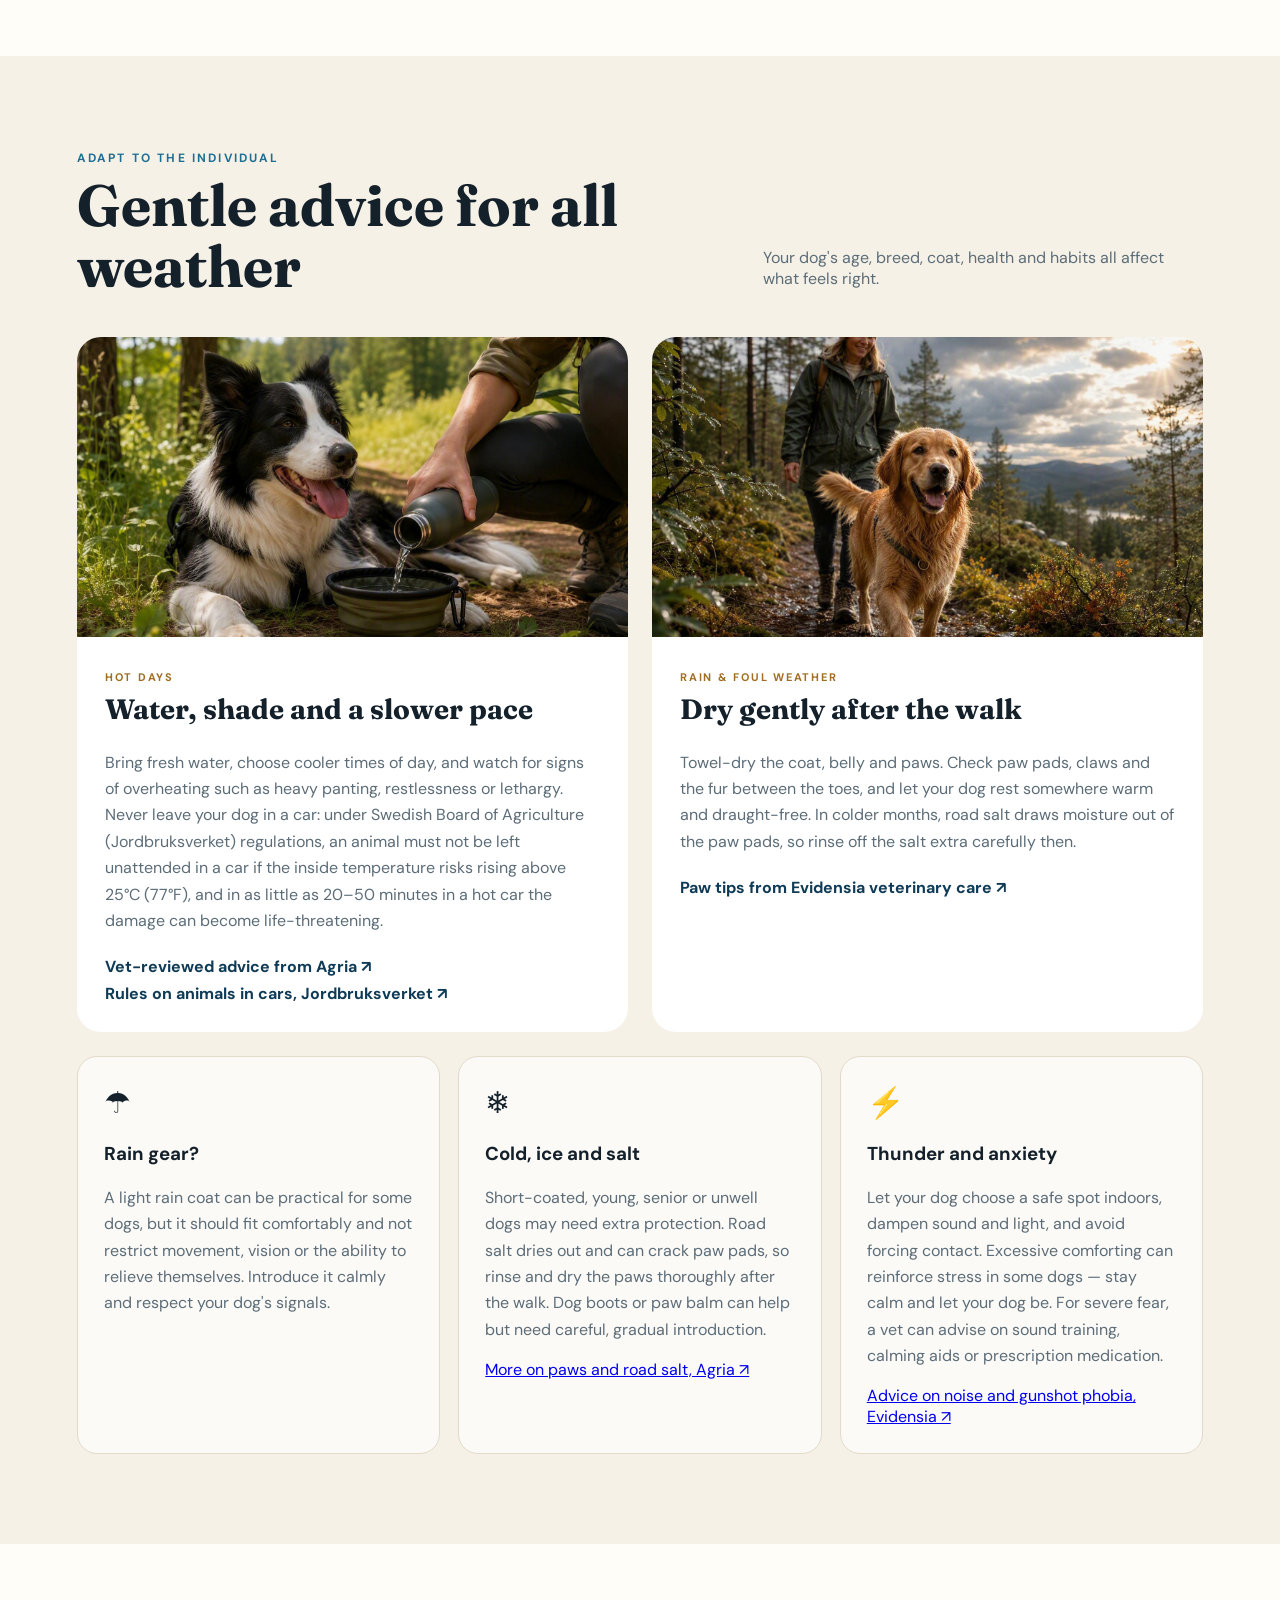
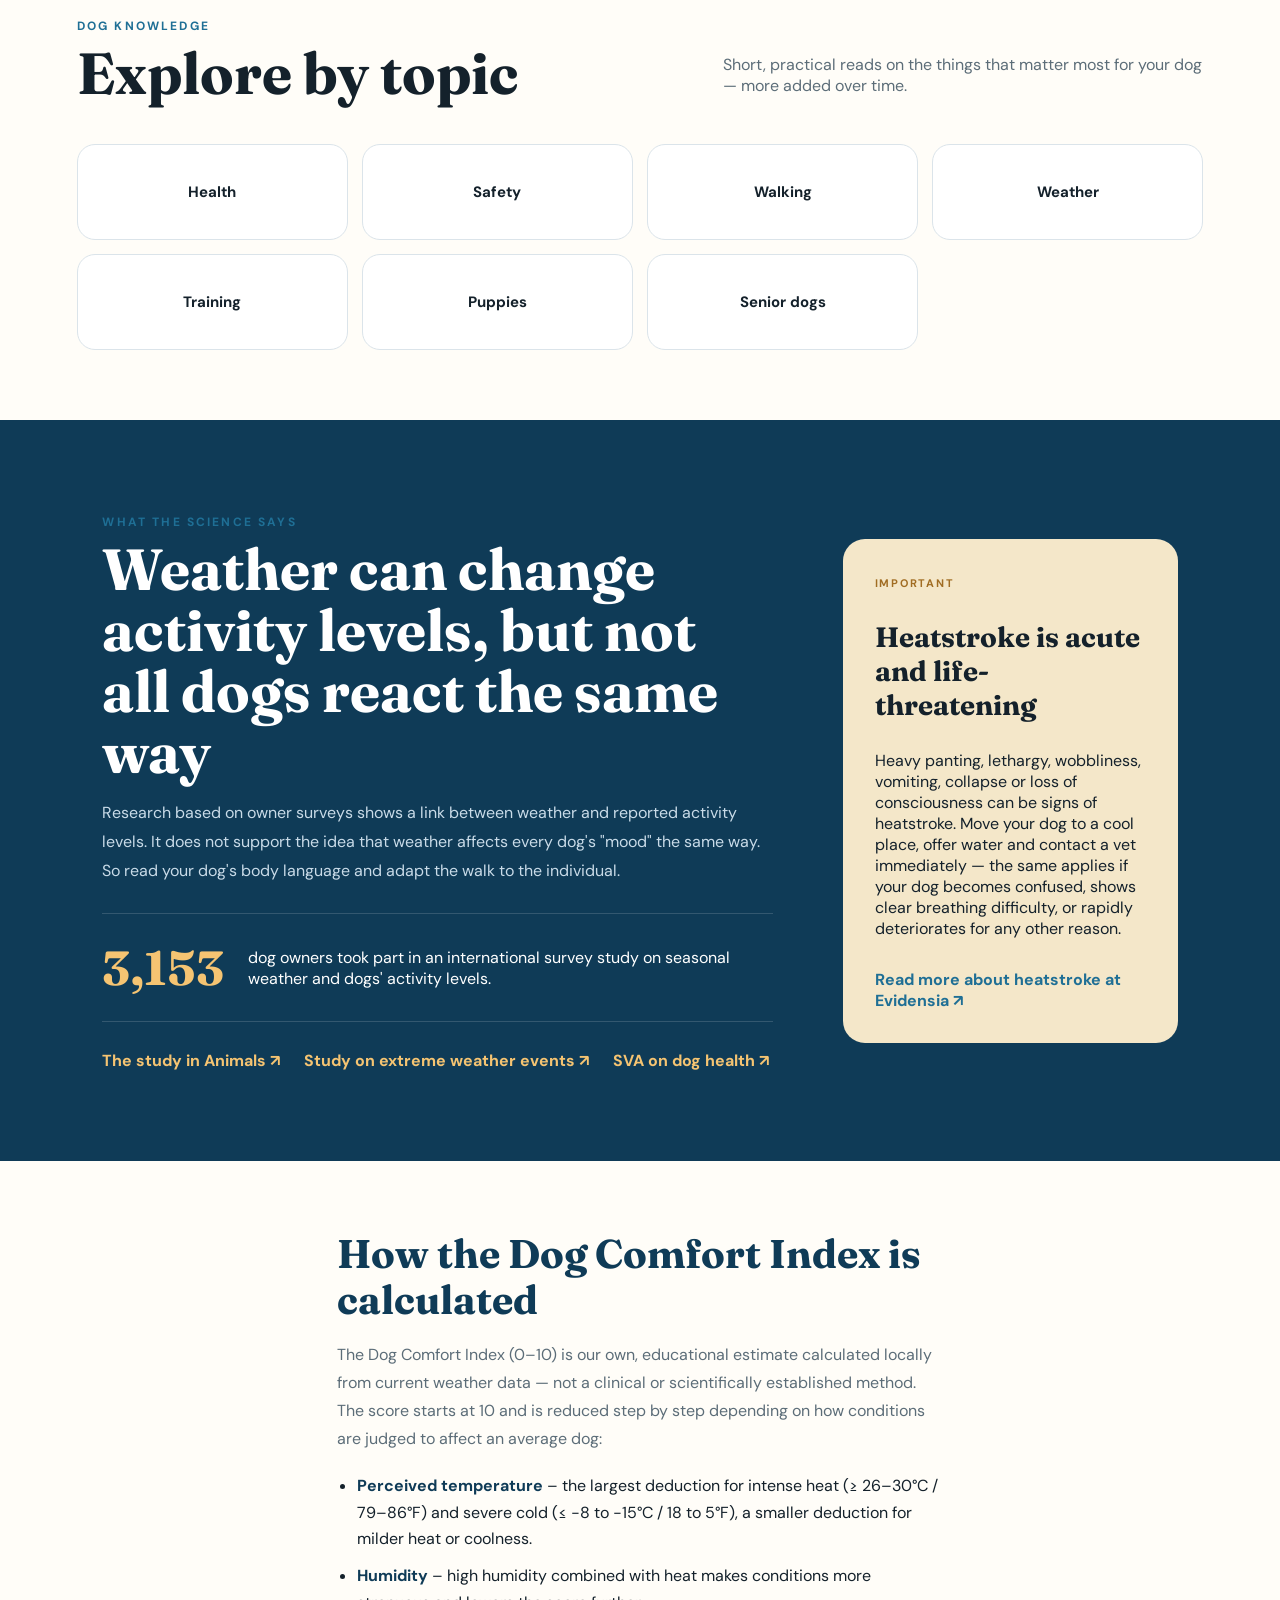
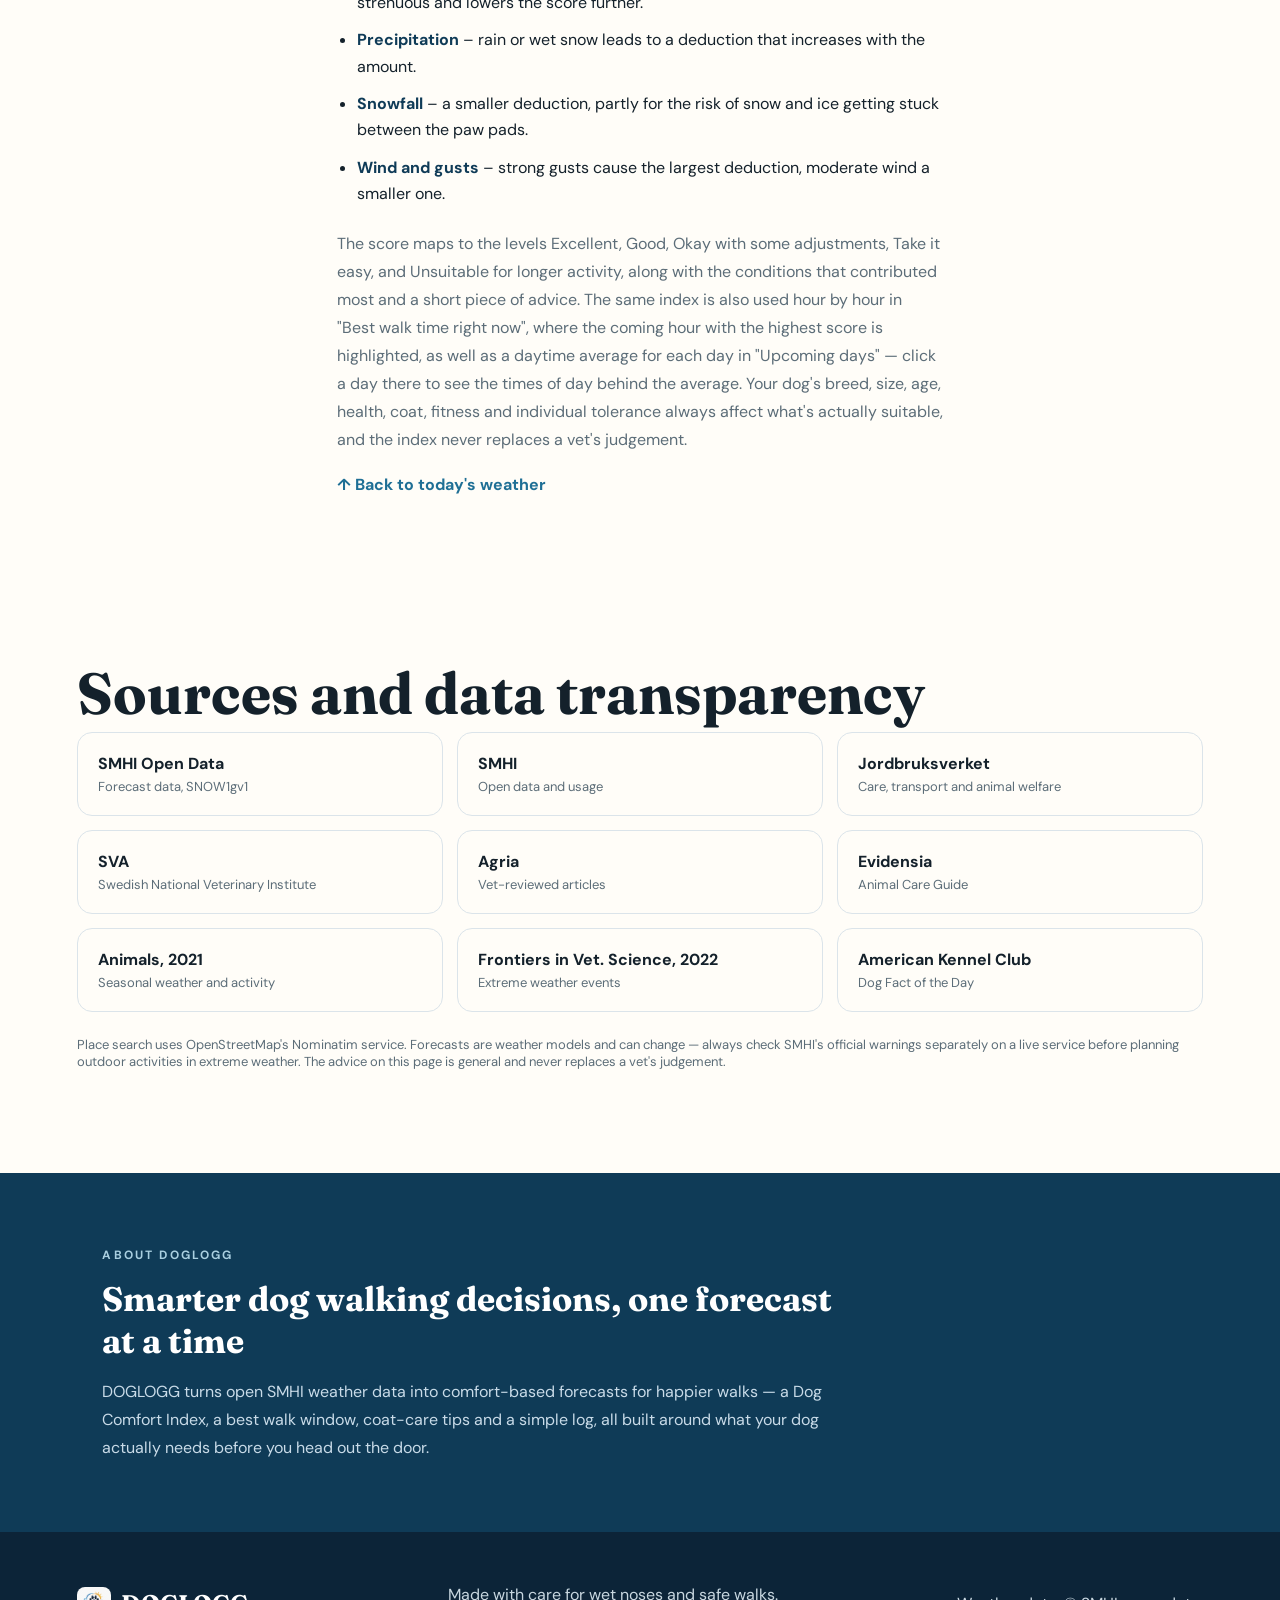
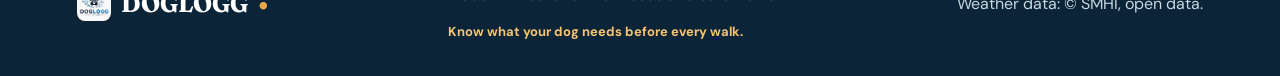
==== commit 6ea0bcf4: "Add files via upload" ====
--- a/dogmeteo.html
+++ b/dogmeteo.html
@@ -240,9 +240,6 @@
     </div>
     <p id="logConfirm" class="log-confirm" role="status" aria-live="polite"></p>
   </div>
-  <div class="panel panel--random panel--hero-evening" id="heroPanelToday">
-    <p class="panel-caption" data-i18n="weatherPhotoCaption">A little walk inspiration for today.</p>
-  </div>
 
   <div class="log-calendar-wrap">
     <div class="panel-plain log-calendar">
--- a/styles.css
+++ b/styles.css
@@ -135,7 +135,9 @@
 .comfort-recommendations li{line-height:1.5}
 .comfort-disclaimer{font-size:12px;line-height:1.5;color:#c9dce8;margin:0}
 @media(max-width:900px){nav{display:none}.hero{min-height:720px}.hero h1 br{display:none}.hero-inner--split{grid-template-columns:1fr;width:91%}.hero-weather{max-width:380px}.search{flex-wrap:wrap}.search input{height:52px;flex-basis:100%}.search button{flex:1}.section-head{display:block}.current{grid-template-columns:1fr}.metrics{grid-template-columns:repeat(3,1fr)}.daily{grid-template-columns:repeat(2,1fr)}.story-grid,.science{grid-template-columns:1fr}.tips,.sources .source-grid{grid-template-columns:1fr}.science{gap:30px}footer{align-items:flex-start;flex-direction:column}.panel{padding:30px 22px}.hero-logo{height:56px}body{padding-bottom:calc(60px + env(safe-area-inset-bottom))}.tabbar{display:flex}}@media(max-width:520px){.weather-wrap,.advice-section,.sources{padding:64px 18px}.hero-inner{width:91%}.hero h1{font-size:48px}.current{padding:22px}.temp{font-size:58px}.metrics{grid-template-columns:1fr}.daily{grid-template-columns:1fr}.story img{height:240px}.panel{padding:24px 16px;margin-top:32px}.best-walk-highlight{flex-direction:column;align-items:flex-start;gap:12px}.panel--random{min-height:170px;flex-direction:column;align-items:flex-start;gap:14px}.panel-fact{position:static;max-width:100%}}
-.dog-profile-panel{margin:0 0 28px}
+.dog-profile-panel{position:relative;isolation:isolate;overflow:hidden;margin:0 0 28px}
+.dog-profile-panel::before{content:"";position:absolute;inset:0;z-index:-2;background-image:url("assets/fur-white.jpg");background-image:-webkit-image-set(url("assets/fur-white.webp") 1x);background-image:image-set(url("assets/fur-white.webp") 1x,url("assets/fur-white.jpg") 1x);background-position:center;background-size:cover}
+.dog-profile-panel::after{content:"";position:absolute;inset:0;z-index:-1;background:rgba(255,253,248,.72)}
 .dog-profile-heading{margin:0 0 6px;font:600 20px "Fraunces",serif}
 .dog-profile-intro{margin:0 0 18px;color:var(--muted);font-size:14px;max-width:56ch}
 .dog-profile-fields{display:grid;grid-template-columns:repeat(4,1fr);gap:14px}
@@ -160,6 +162,9 @@
 /* ===== Daily log & calendar ===== */
 .log-section{padding:90px max(24px,6vw);max-width:1400px;margin:auto}
 .panel-plain{background:#fff;border:1px solid var(--line);border-radius:var(--radius);padding:30px clamp(18px,3.5vw,38px)}
+.log-quick{position:relative;isolation:isolate;overflow:hidden}
+.log-quick::before{content:"";position:absolute;inset:0;z-index:-2;background-image:url("assets/fur-white.jpg");background-image:-webkit-image-set(url("assets/fur-white.webp") 1x);background-image:image-set(url("assets/fur-white.webp") 1x,url("assets/fur-white.jpg") 1x);background-position:center;background-size:cover}
+.log-quick::after{content:"";position:absolute;inset:0;z-index:-1;background:rgba(255,253,248,.72)}
 .log-quick-heading{margin:0 0 18px}
 .log-date-row{display:flex;align-items:center;gap:10px;margin:0 0 18px;flex-wrap:wrap}
 .log-date-row label{font-weight:700;font-size:13.5px;color:var(--pine)}
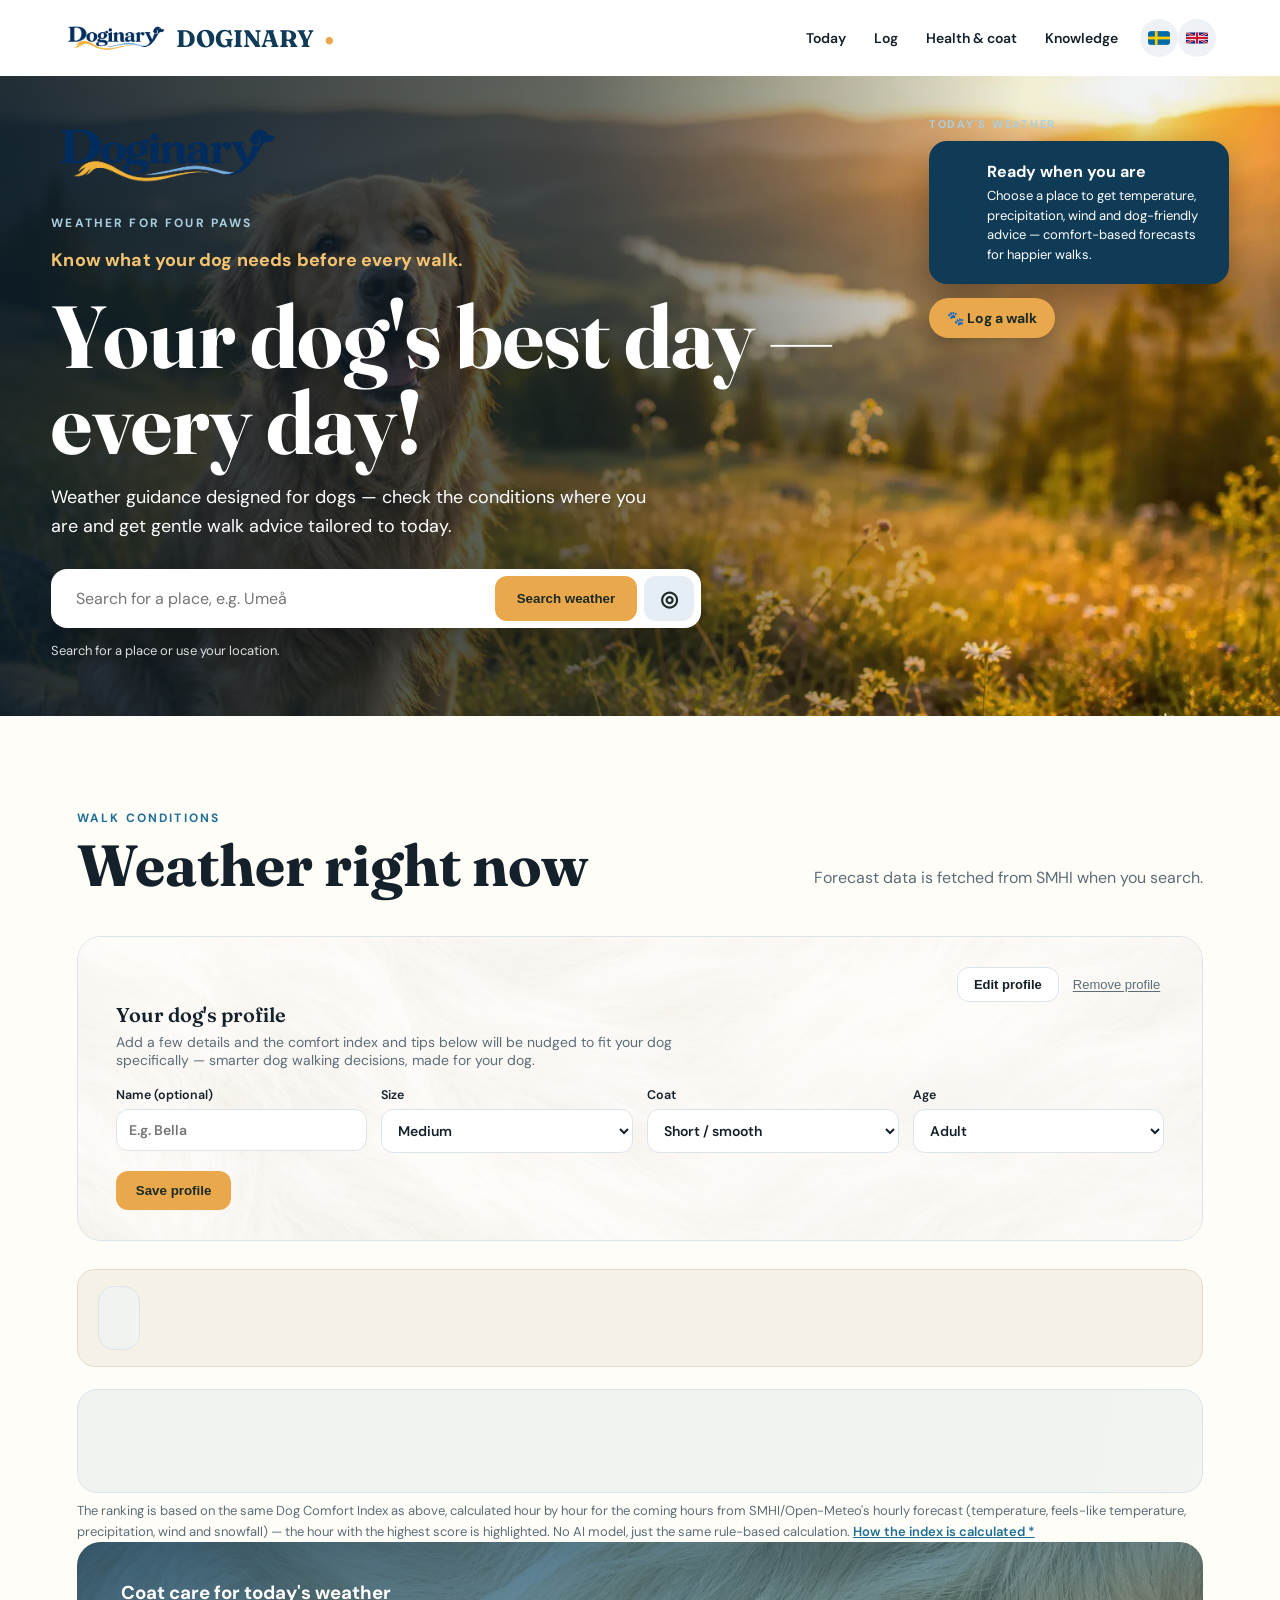
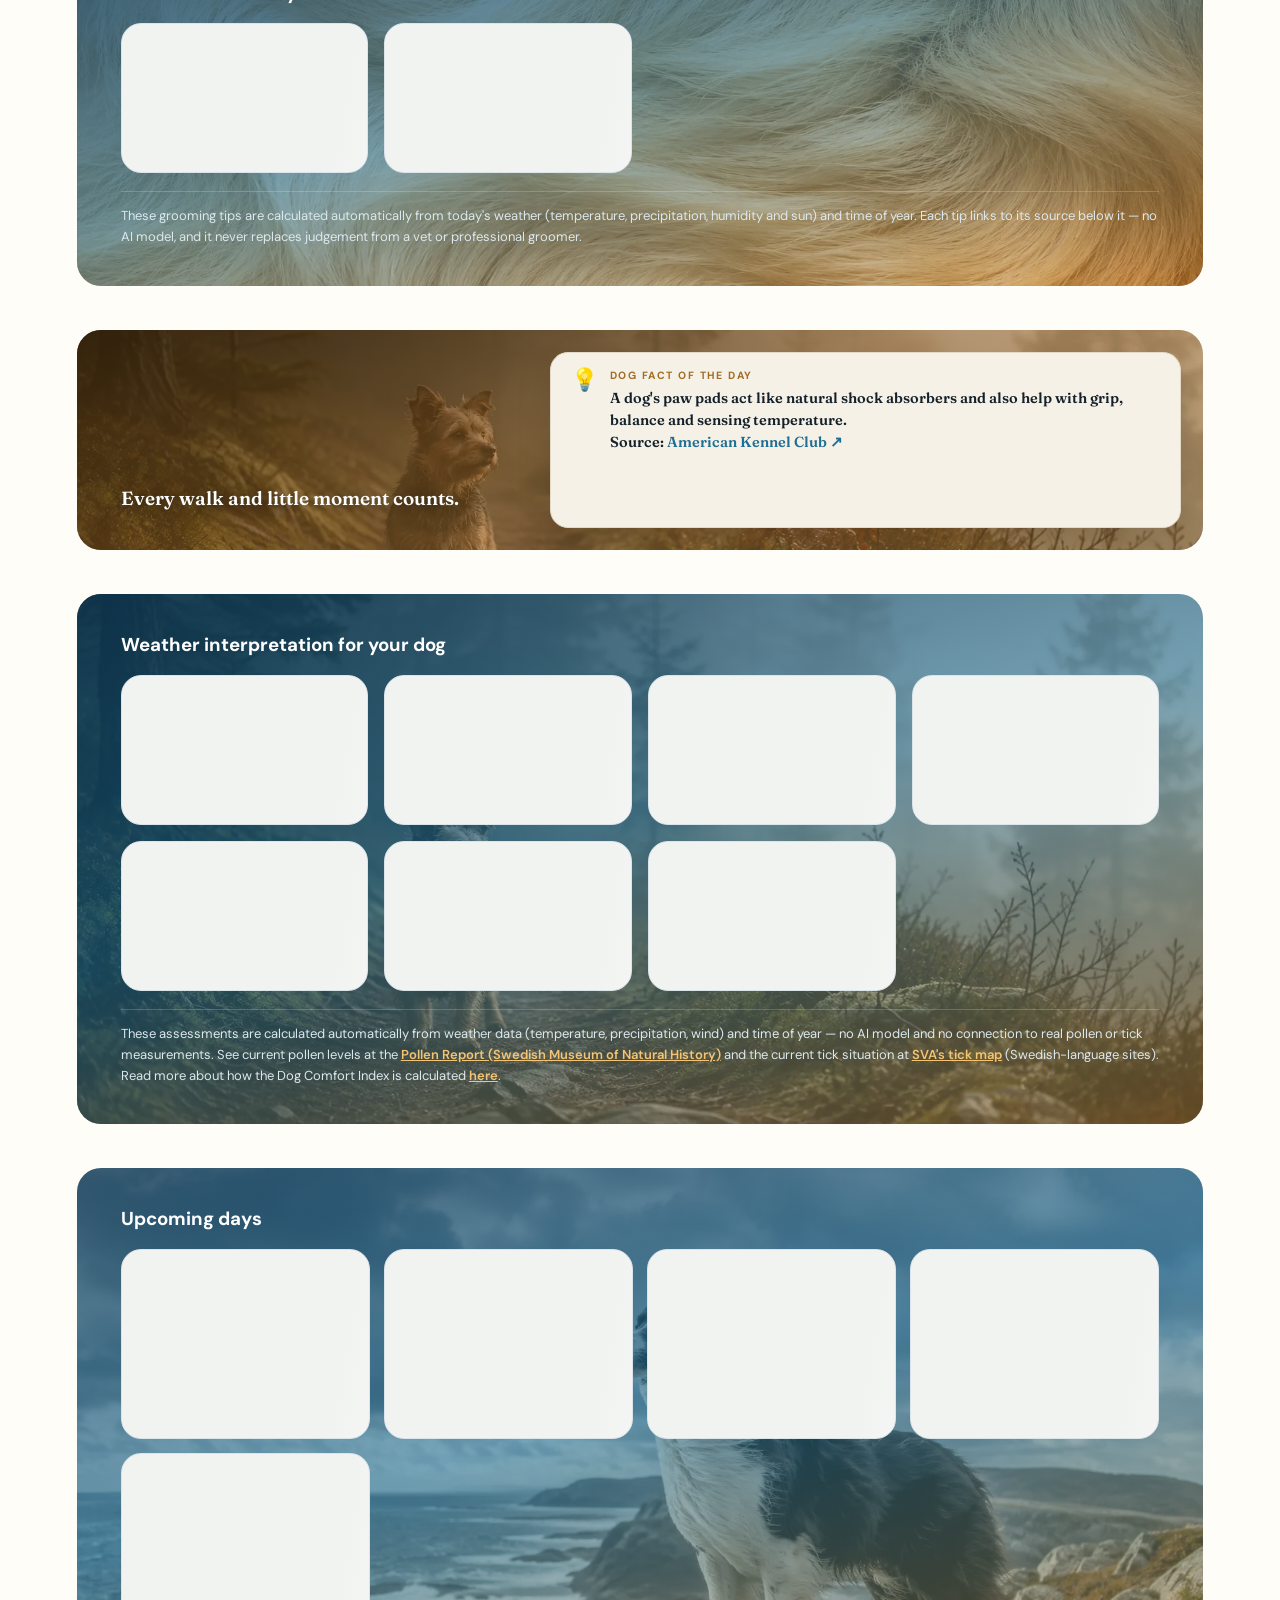
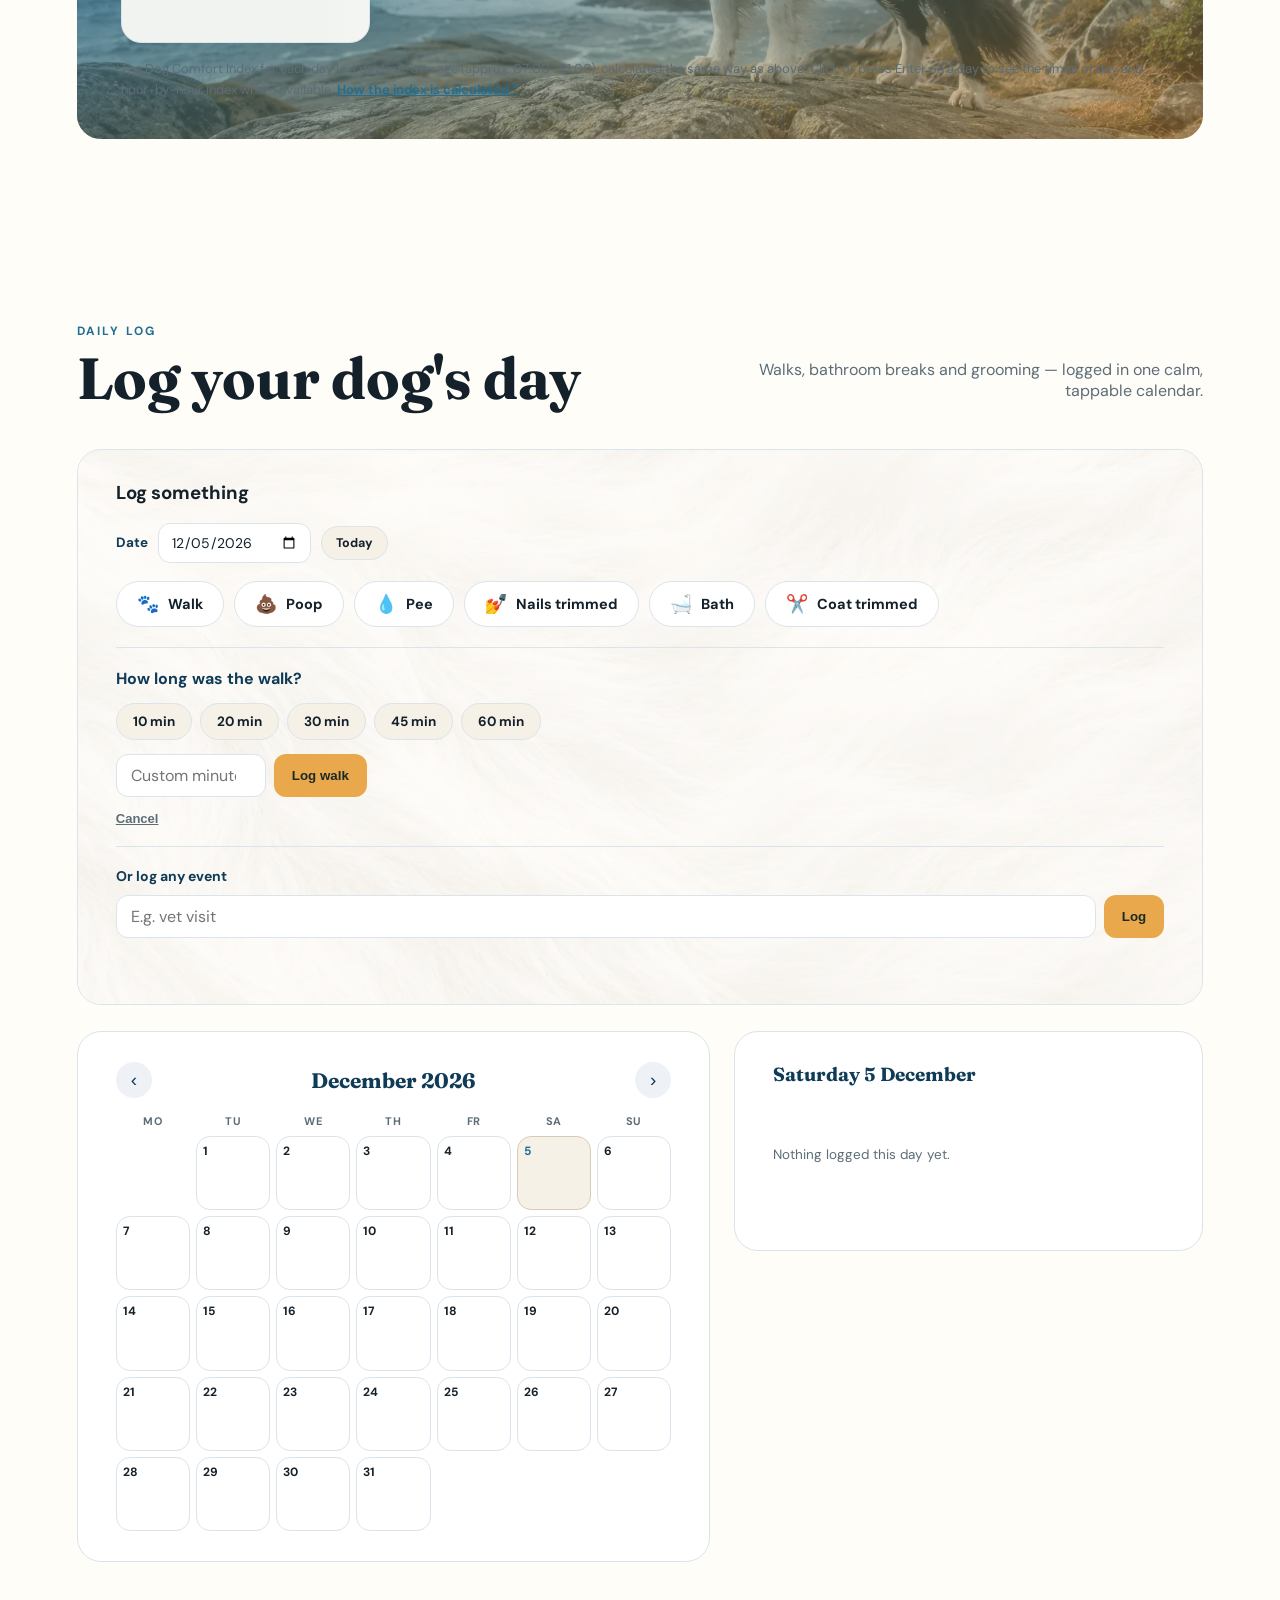
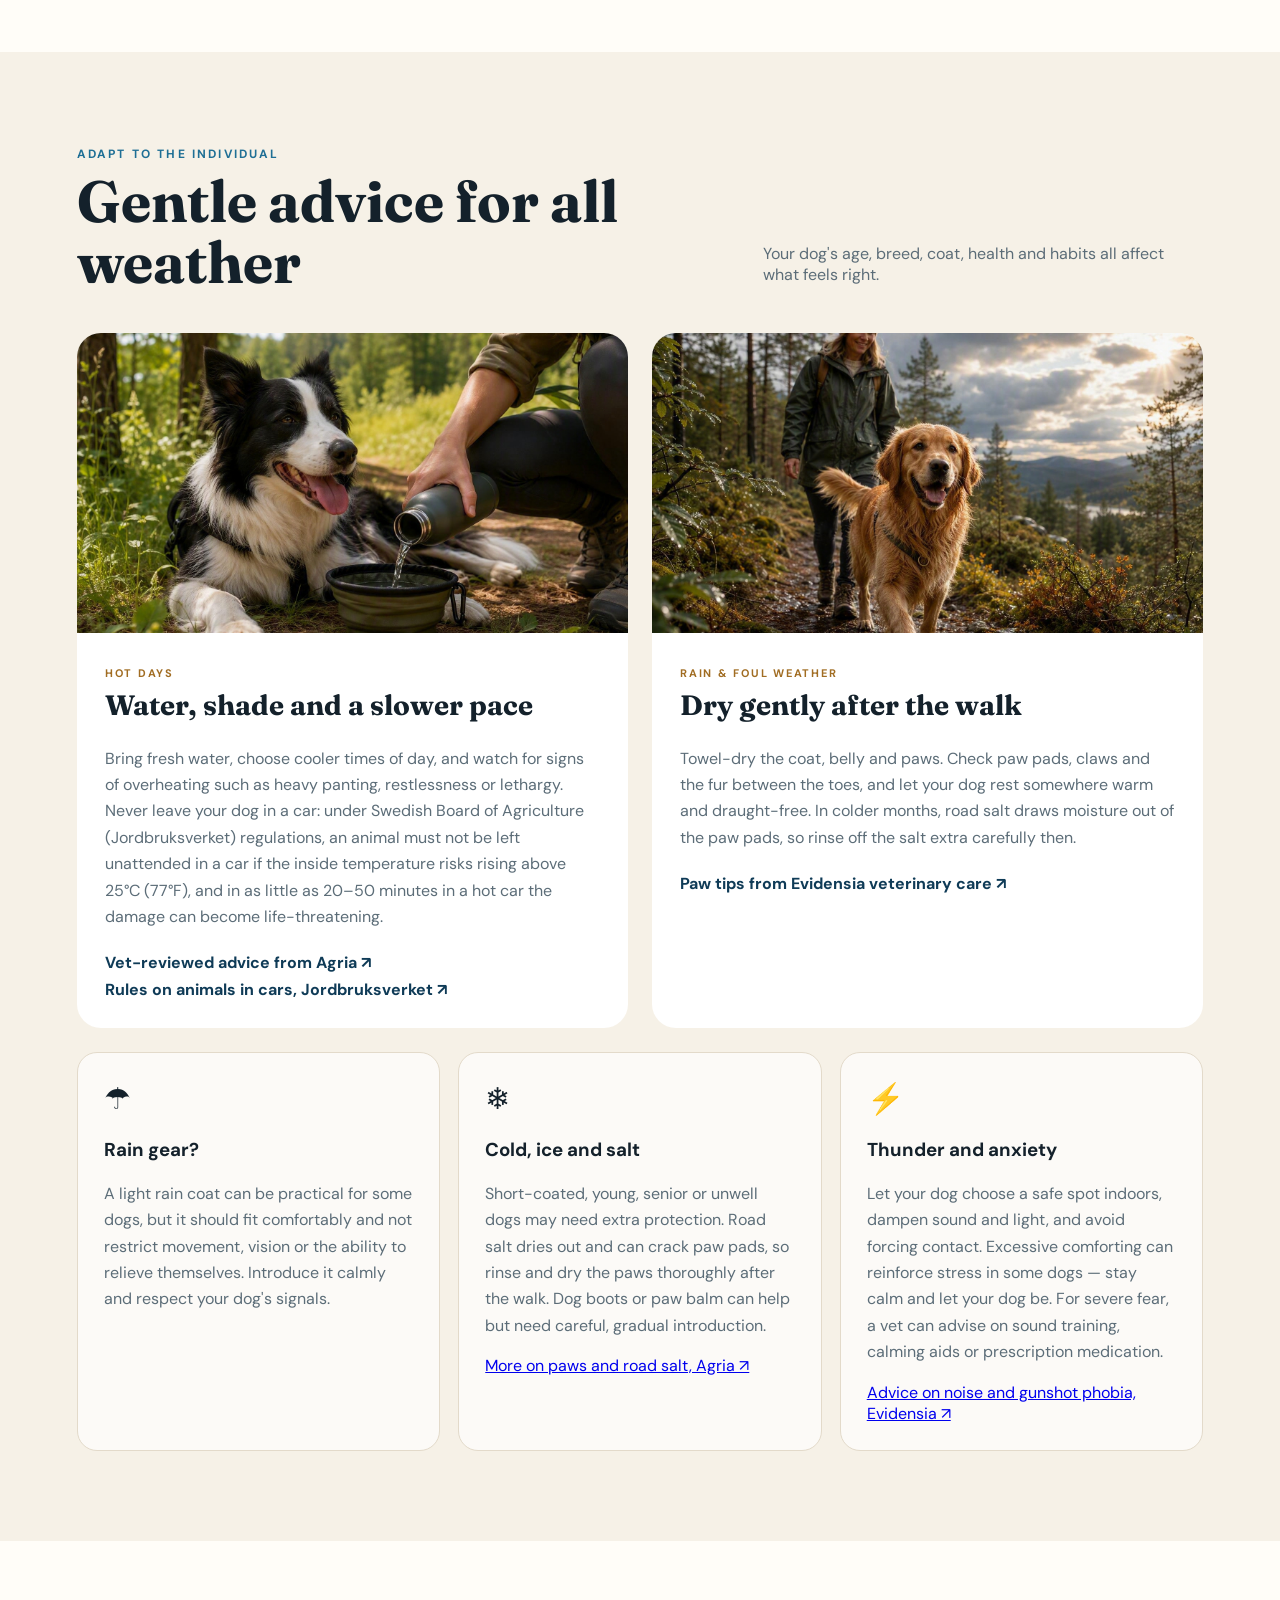
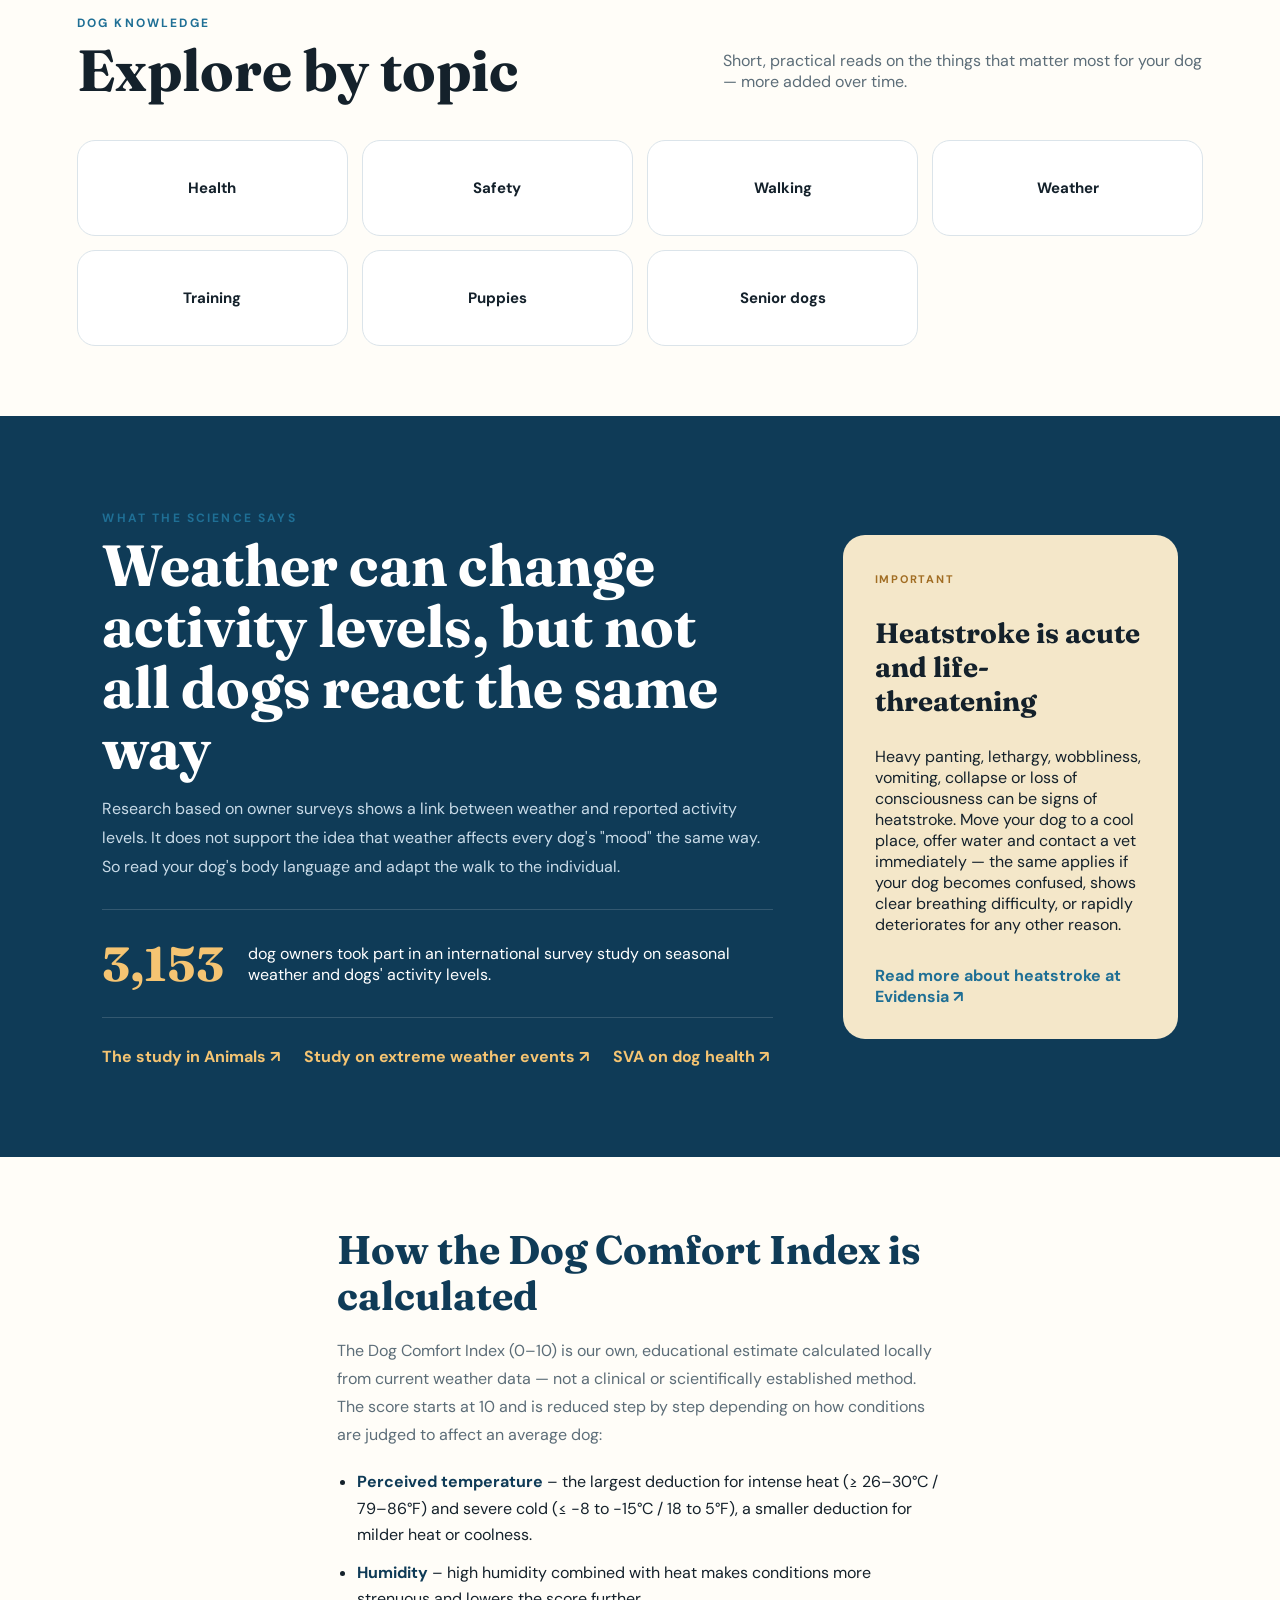
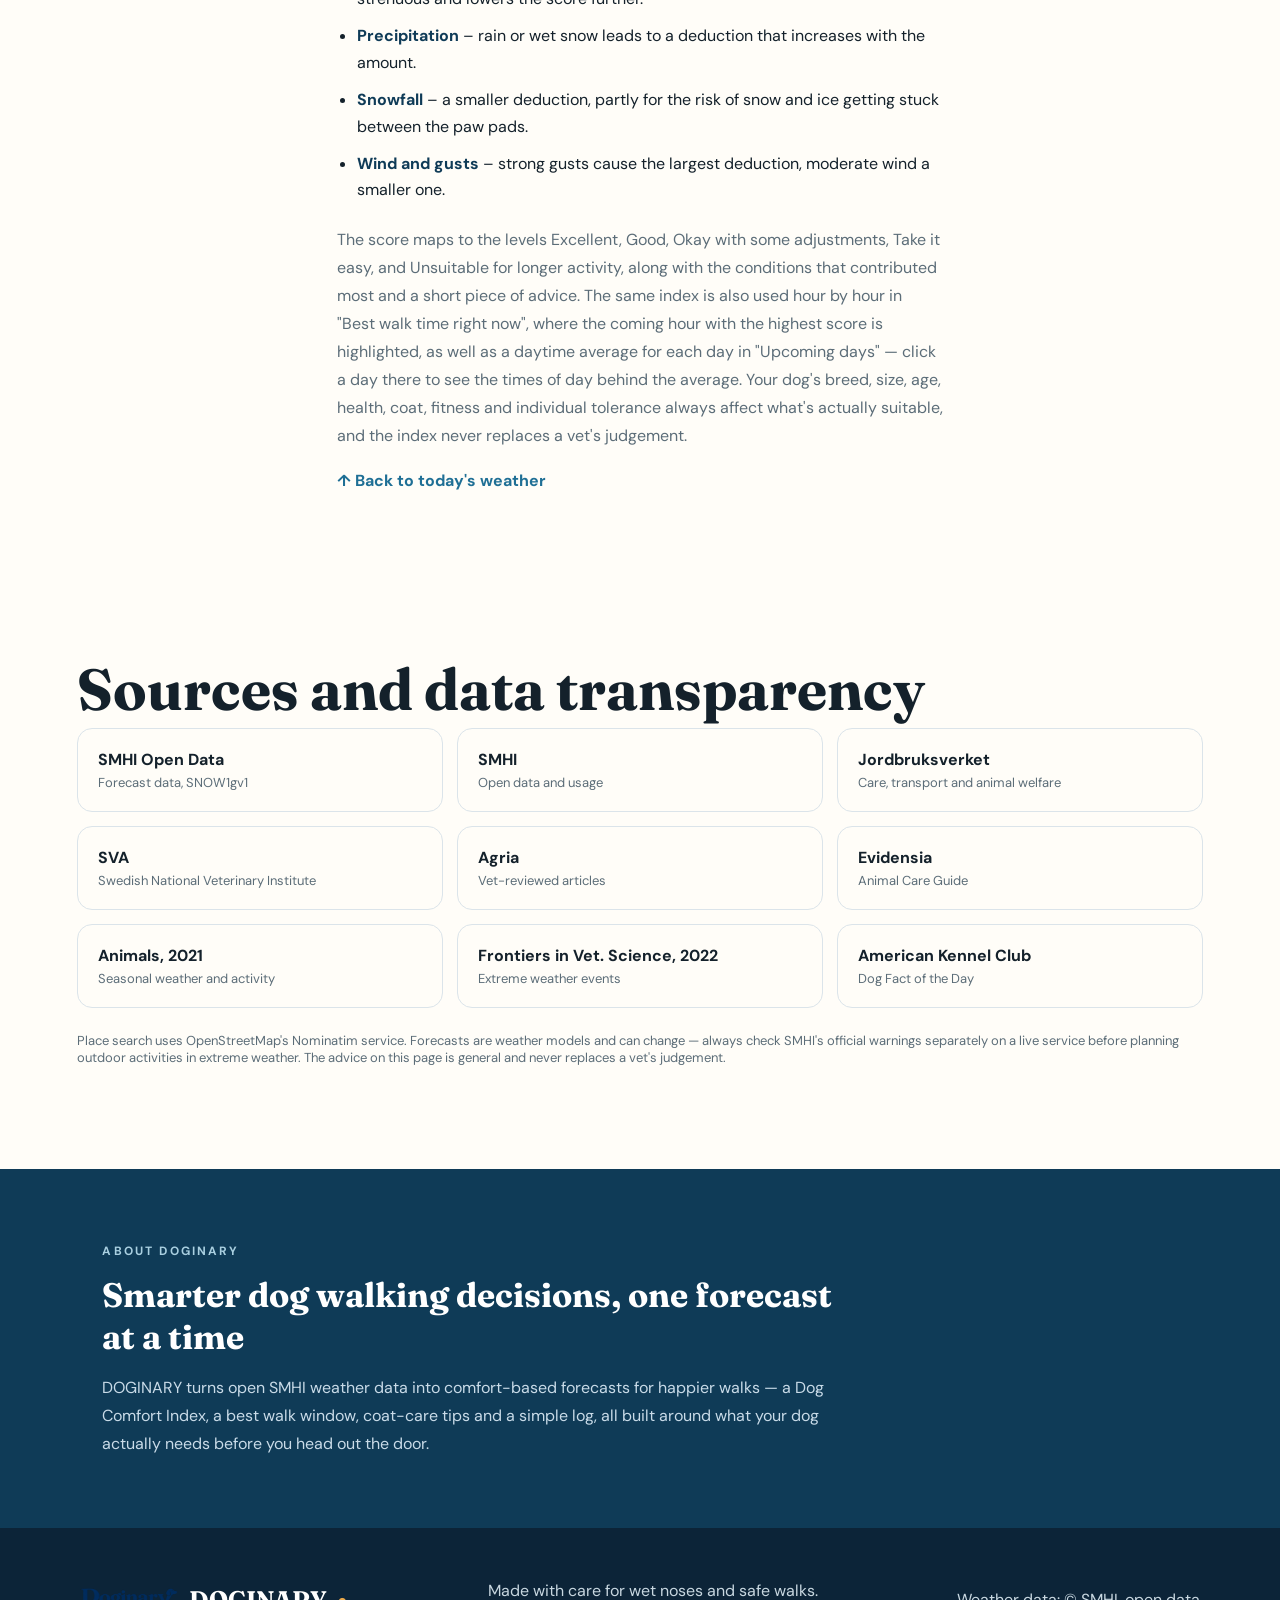
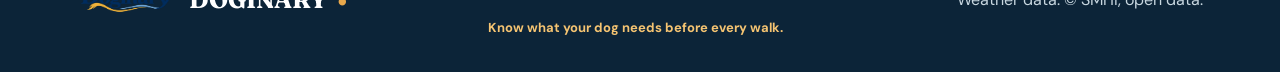
==== commit 11c27602: "Add files via upload" ====
--- a/dogmeteo.html
+++ b/dogmeteo.html
@@ -5,25 +5,25 @@
   <meta name="viewport" content="width=device-width,initial-scale=1">
   <meta name="theme-color" content="#0f3b57">
   <meta name="description" content="Check today's Dog Comfort Index, find the best walk window and get weather-based dog care tips — powered by open SMHI forecast data. Free, no app required.">
-  <title>DogLogg — Dog Walk Weather, Comfort Index & Daily Dog Care</title>
+  <title>Doginary — Dog Walk Weather, Comfort Index & Daily Dog Care</title>
   <link rel="canonical" href="https://doglogg.se/">
   <meta property="og:type" content="website">
-  <meta property="og:site_name" content="DogLogg">
-  <meta property="og:title" content="DogLogg — dog walk weather, comfort index & daily dog care">
+  <meta property="og:site_name" content="Doginary">
+  <meta property="og:title" content="Doginary — dog walk weather, comfort index & daily dog care">
   <meta property="og:description" content="See today's Dog Comfort Index, find the best walk window and get weather-based dog care tips — based on open SMHI forecast data.">
   <meta property="og:image" content="https://doglogg.se/assets/og-doglogg.jpg">
   <meta property="og:url" content="https://doglogg.se/">
   <meta property="og:locale" content="en_US">
   <meta property="og:locale:alternate" content="sv_SE">
   <meta name="twitter:card" content="summary_large_image">
-  <meta name="twitter:title" content="DogLogg — dog walk weather & comfort index">
+  <meta name="twitter:title" content="Doginary — dog walk weather & comfort index">
   <meta name="twitter:description" content="Dog Comfort Index, walk forecasts and a daily dog log — based on open SMHI data.">
   <meta name="twitter:image" content="https://doglogg.se/assets/og-doglogg.jpg">
   <script type="application/ld+json">
   {
     "@context": "https://schema.org",
     "@type": "WebSite",
-    "name": "DogLogg",
+    "name": "Doginary",
     "url": "https://doglogg.se/",
     "potentialAction": {
       "@type": "SearchAction",
@@ -32,7 +32,7 @@
     }
   }
   </script>
-  <link rel="icon" type="image/png" href="assets/logga-doglogg.png">
+  <link rel="icon" type="image/png" href="assets/title-doginary.png">
   <link rel="preconnect" href="https://fonts.googleapis.com">
   <link rel="preconnect" href="https://fonts.gstatic.com" crossorigin>
   <link href="https://fonts.googleapis.com/css2?family=DM+Sans:wght@400;500;600;700&family=Fraunces:opsz,wght@9..144,600;9..144,700&display=swap" rel="stylesheet">
@@ -41,7 +41,7 @@
 <body>
 <a class="skip" href="#main" data-i18n="skipLink">Skip to content</a>
 <header class="topbar">
-  <a class="brand" href="#"><img class="brand-logo" src="assets/logga-doglogg.png" alt="DOGLOGG">DOGLOGG <span>•</span></a>
+  <a class="brand" href="#"><img class="brand-logo" src="assets/title-doginary.png" alt="DOGINARY">DOGINARY <span>•</span></a>
   <div class="topbar-right">
     <nav aria-label="Main menu" data-i18n-aria-label="navAriaLabel">
       <a href="#prognos" data-i18n="navForecast">Today</a>
@@ -82,7 +82,7 @@
   <div class="shade"></div>
   <div class="hero-inner hero-inner--split">
     <div class="hero-text">
-      <img class="hero-logo" src="assets/logga-doglogg.png" alt="DOGLOGG">
+      <img class="hero-logo" src="assets/title-doginary.png" alt="DOGINARY">
       <span class="eyebrow" data-i18n="heroEyebrow">WEATHER FOR FOUR PAWS</span>
       <p class="hero-tagline" data-i18n="heroTagline">Know what your dog needs before every walk.</p>
       <h1 data-i18n="heroTitle">Going to be a long walk<br> with playtime today?</h1>
@@ -285,6 +285,6 @@
 
 <section class="sources"><h2 data-i18n="sourcesTitle">Sources and data transparency</h2><div class="source-grid" data-i18n="sourcesGrid"><a href="https://opendata.smhi.se/metfcst/snow1gv1" target="_blank" rel="noopener"><b>SMHI Open Data</b><span>Forecast data, SNOW1gv1</span></a><a href="https://www.smhi.se/data" target="_blank" rel="noopener"><b>SMHI</b><span>Open data and usage</span></a><a href="https://jordbruksverket.se/djur/hundar-katter-och-smadjur/hundar" target="_blank" rel="noopener"><b>Jordbruksverket</b><span>Care, transport and animal welfare</span></a><a href="https://www.sva.se/djurhaelsa/djurslag-a-oe/sport-och-saellskapsdjur/hund/" target="_blank" rel="noopener"><b>SVA</b><span>Swedish National Veterinary Institute</span></a><a href="https://www.agria.se/hund/artiklar/skotsel-och-vard/sa-tar-du-hand-om-hunden-i-varmen/" target="_blank" rel="noopener"><b>Agria</b><span>Vet-reviewed articles</span></a><a href="https://evidensia.se/djurvardguiden/" target="_blank" rel="noopener"><b>Evidensia</b><span>Animal Care Guide</span></a><a href="https://www.mdpi.com/2076-2615/11/11/3302" target="_blank" rel="noopener"><b>Animals, 2021</b><span>Seasonal weather and activity</span></a><a href="https://www.frontiersin.org/journals/veterinary-science/articles/10.3389/fvets.2022.973574/full" target="_blank" rel="noopener"><b>Frontiers in Vet. Science, 2022</b><span>Extreme weather events</span></a></div><p class="fine" data-i18n="sourcesFine">Place search uses OpenStreetMap's Nominatim service. Forecasts are weather models and can change — always check SMHI's official warnings separately on a live service before planning outdoor activities in extreme weather. The advice on this page is general and never replaces a vet's judgement.</p></section>
 </main>
-<section class="about-section"><span class="kicker" data-i18n="aboutKicker">ABOUT DOGLOGG</span><h2 data-i18n="aboutHeading">Smarter dog walking decisions, one forecast at a time</h2><p data-i18n="aboutText">DOGLOGG turns open SMHI weather data into comfort-based forecasts for happier walks.</p></section>
-<footer><div class="brand"><img class="brand-logo" src="assets/logga-doglogg.png" alt="DOGLOGG" loading="lazy" decoding="async">DOGLOGG <span>•</span></div><div class="footer-taglines"><p data-i18n="footerTagline">Made with care for wet noses and safe walks.</p><p class="footer-brand-line" data-i18n="footerBrandLine">Know what your dog needs before every walk.</p></div><p data-i18n="footerSource">Weather data: © SMHI, open data.</p></footer>
+<section class="about-section"><span class="kicker" data-i18n="aboutKicker">ABOUT DOGINARY</span><h2 data-i18n="aboutHeading">Smarter dog walking decisions, one forecast at a time</h2><p data-i18n="aboutText">DOGINARY turns open SMHI weather data into comfort-based forecasts for happier walks.</p></section>
+<footer><div class="brand"><img class="brand-logo" src="assets/title-doginary.png" alt="DOGINARY" loading="lazy" decoding="async">DOGINARY <span>•</span></div><div class="footer-taglines"><p data-i18n="footerTagline">Made with care for wet noses and safe walks.</p><p class="footer-brand-line" data-i18n="footerBrandLine">Know what your dog needs before every walk.</p></div><p data-i18n="footerSource">Weather data: © SMHI, open data.</p></footer>
 <script src="app.js" defer></script></body></html>
--- a/styles.css
+++ b/styles.css
@@ -101,7 +101,7 @@
 .panel--random{display:flex;align-items:flex-end;min-height:220px}
 .panel-caption{margin:0;color:#fff;font:600 19px/1.5 Fraunces,serif;max-width:520px;text-shadow:0 2px 12px rgba(10,22,32,.45)}
 .panel--gold::after{background:linear-gradient(165deg,rgba(58,38,12,.82) 0%,rgba(140,92,32,.55) 45%,rgba(233,168,75,.35) 100%)}
-.panel-fact{position:absolute;top:22px;right:22px;max-width:280px;display:flex;align-items:flex-start;gap:12px;background:var(--cream);border:1px solid #e3daca;border-radius:18px;padding:16px 20px;text-align:left;box-shadow:0 14px 34px #00000026}
+.panel-fact{position:absolute;top:22px;right:22px;bottom:22px;left:42%;max-width:none;display:flex;align-items:flex-start;gap:12px;background:var(--cream);border:1px solid #e3daca;border-radius:18px;padding:16px 20px;text-align:left;box-shadow:0 14px 34px #00000026;overflow:auto}
 .panel-fact-icon{font-size:22px;line-height:1;flex:0 0 auto}
 .panel-fact-kicker{display:block;font-size:10.5px;letter-spacing:.14em;font-weight:700;color:#a16d23;text-transform:uppercase;margin-bottom:6px}
 .panel-fact p{margin:0;color:var(--ink);font:600 14.5px/1.5 Fraunces,serif}
